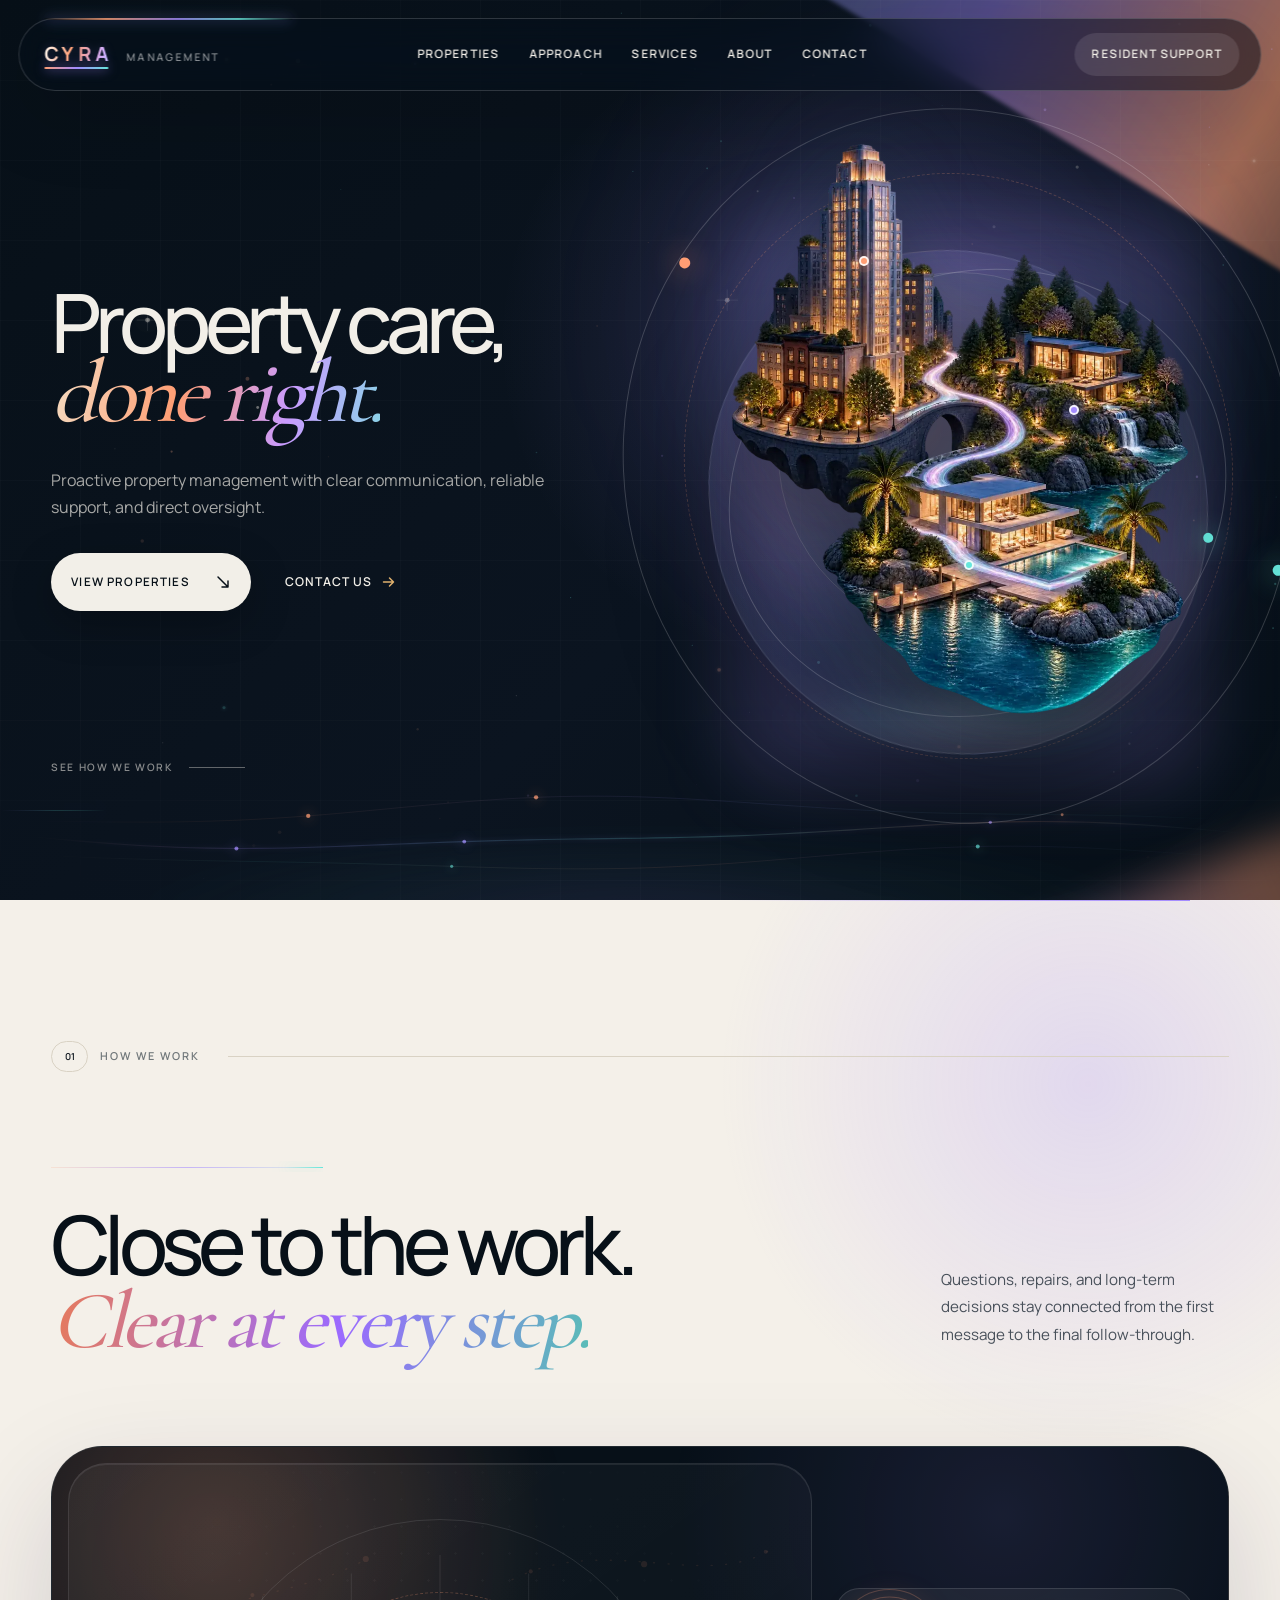
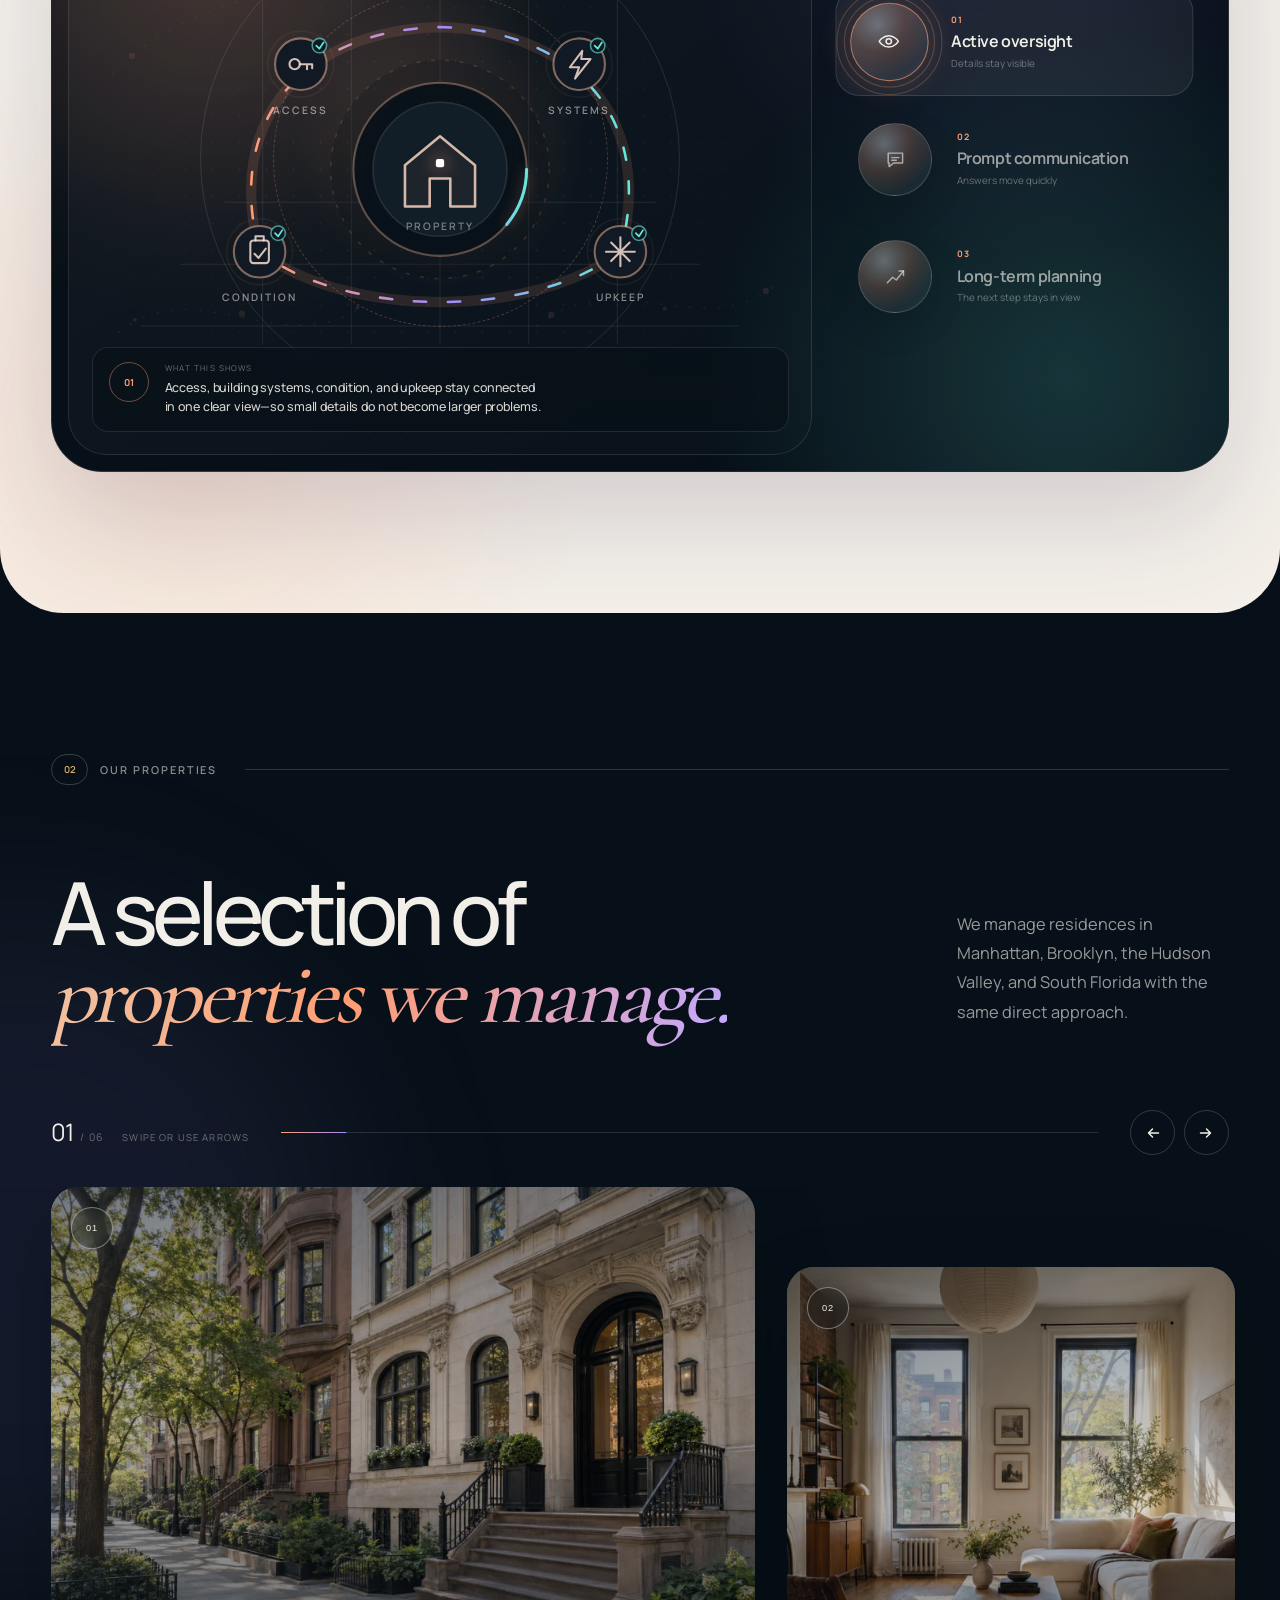
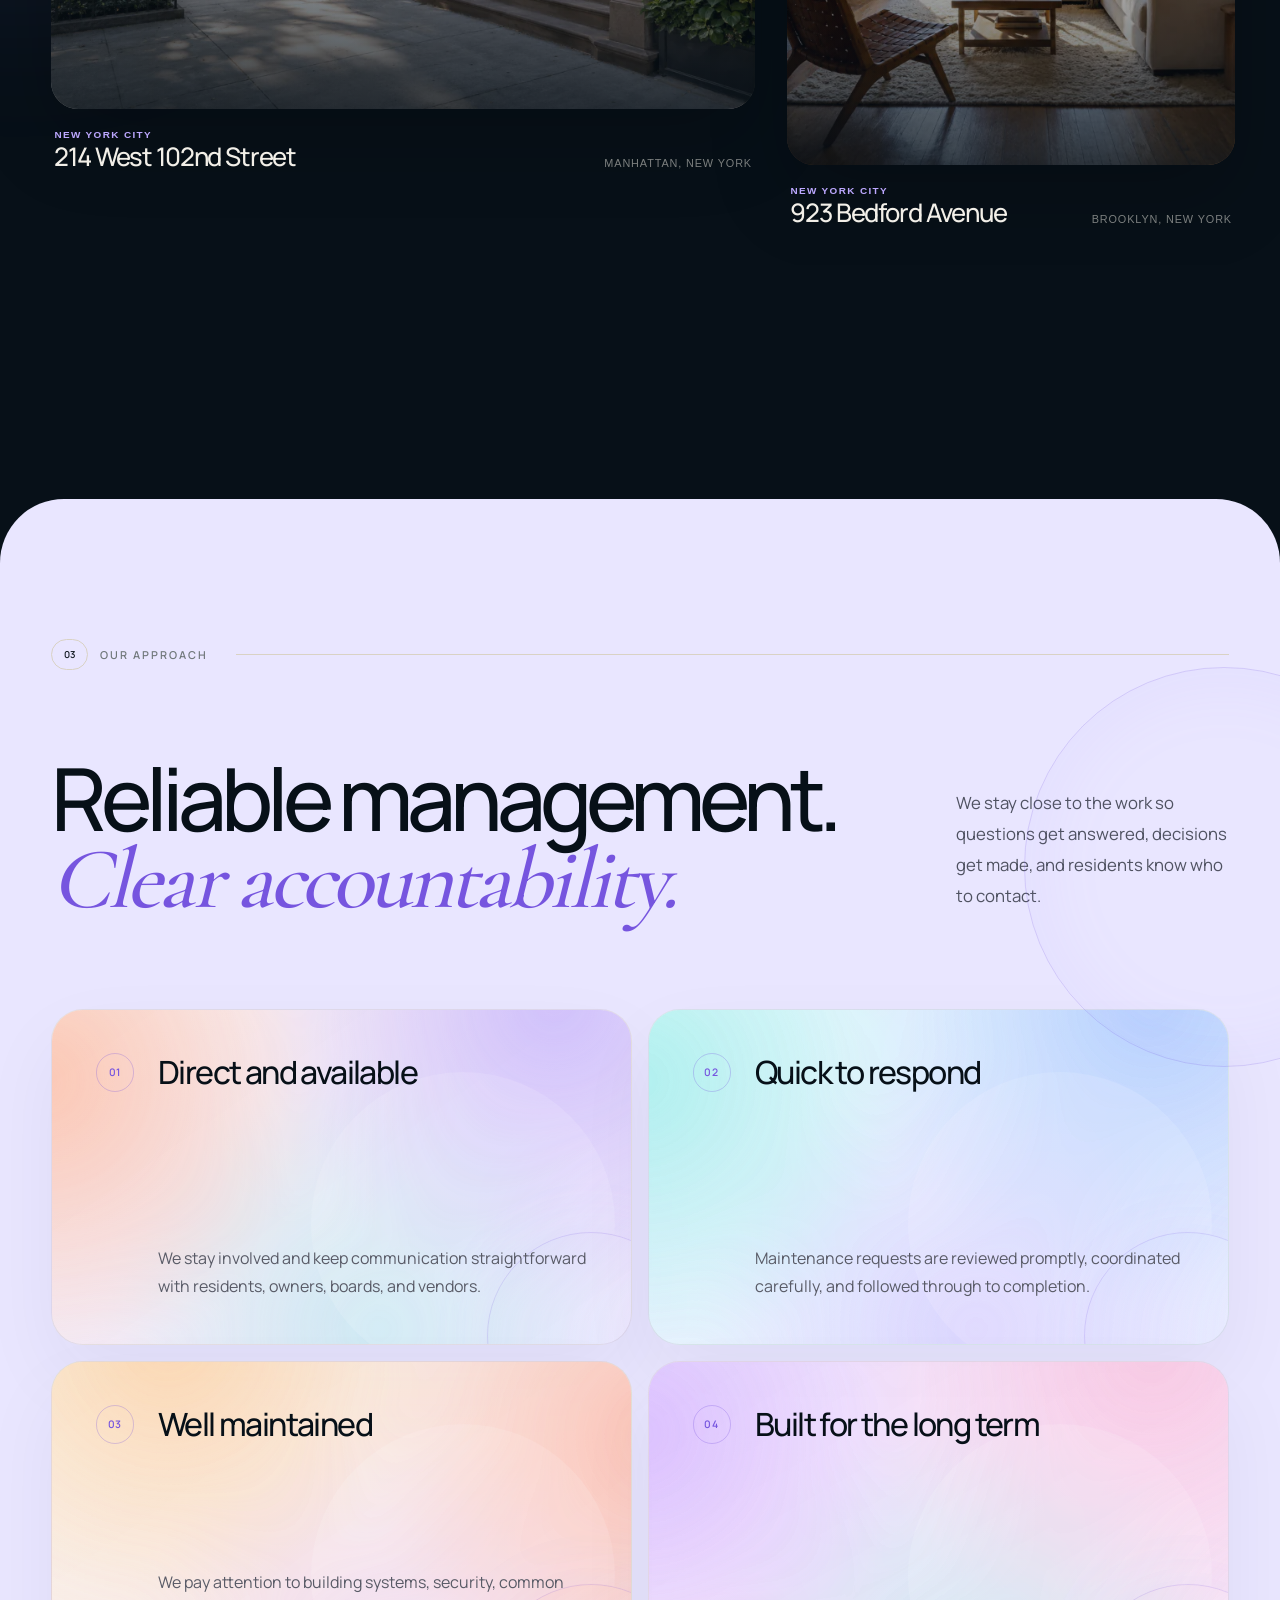
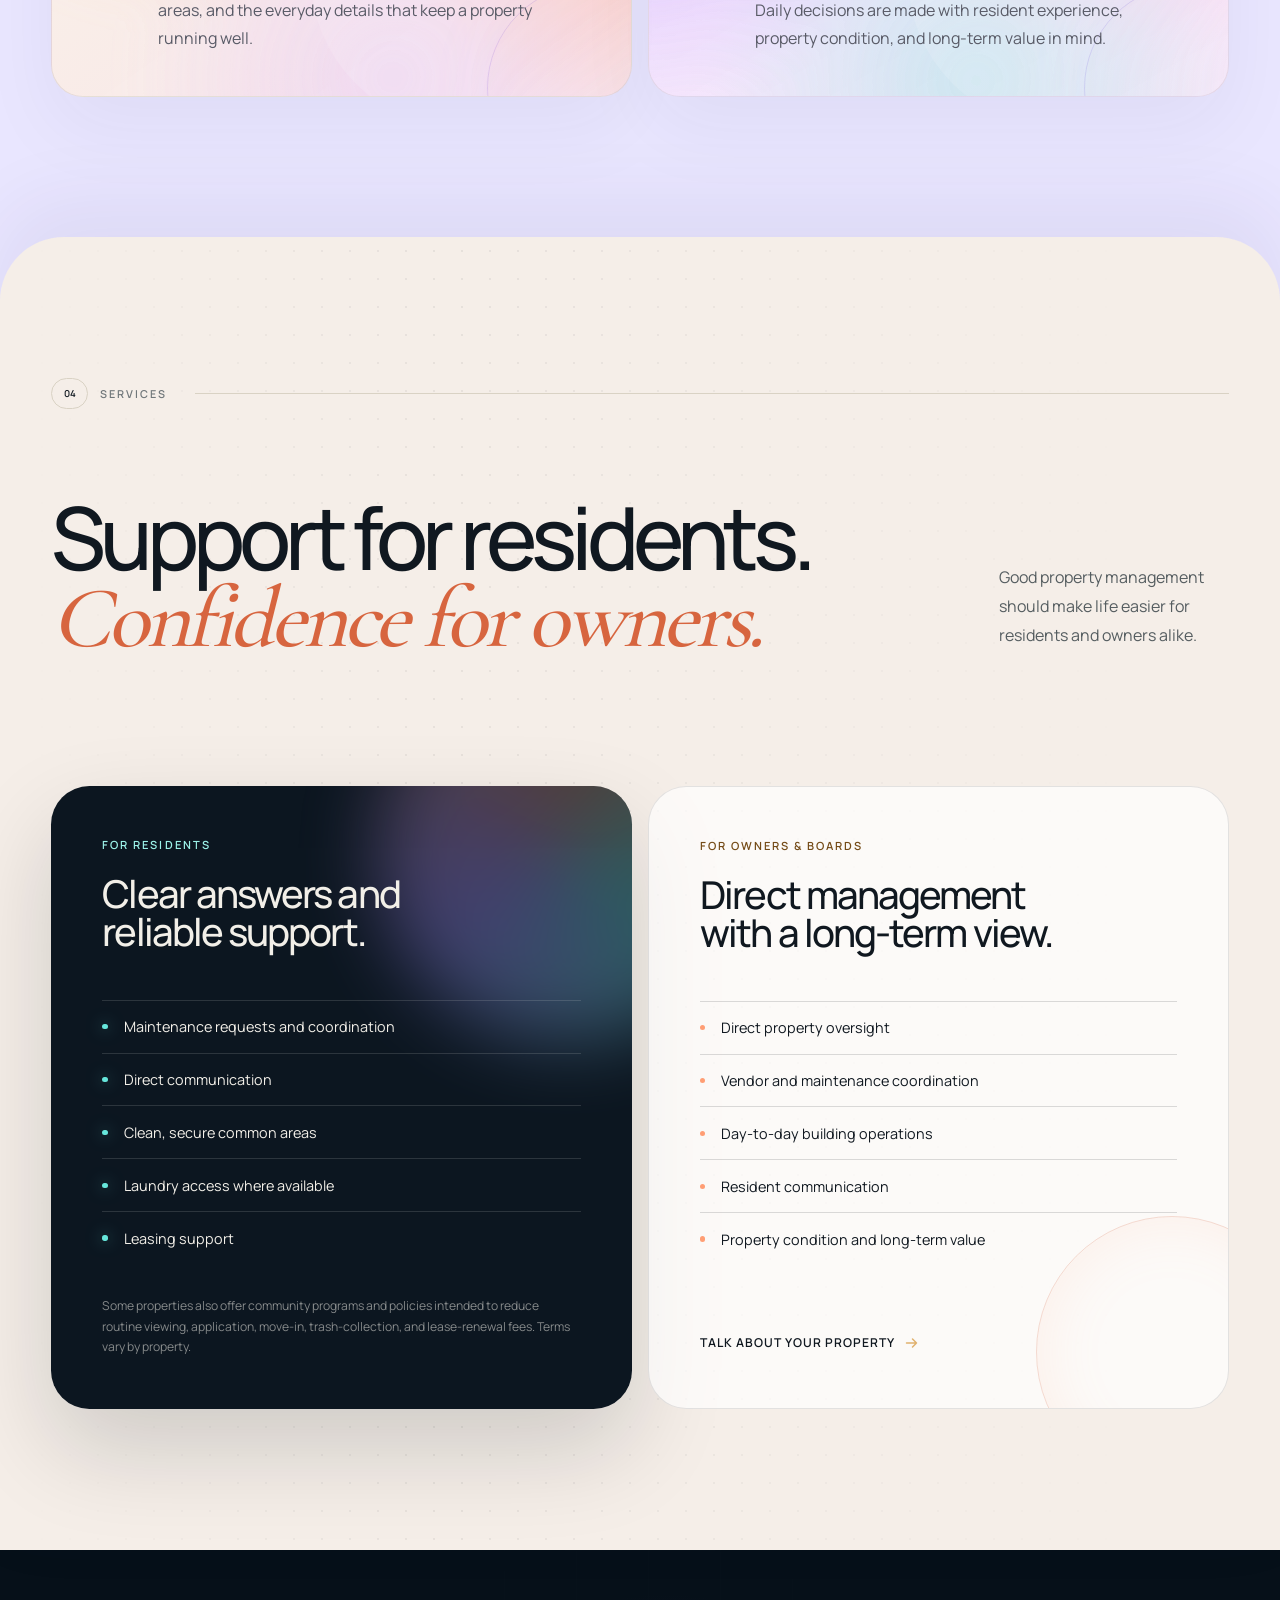
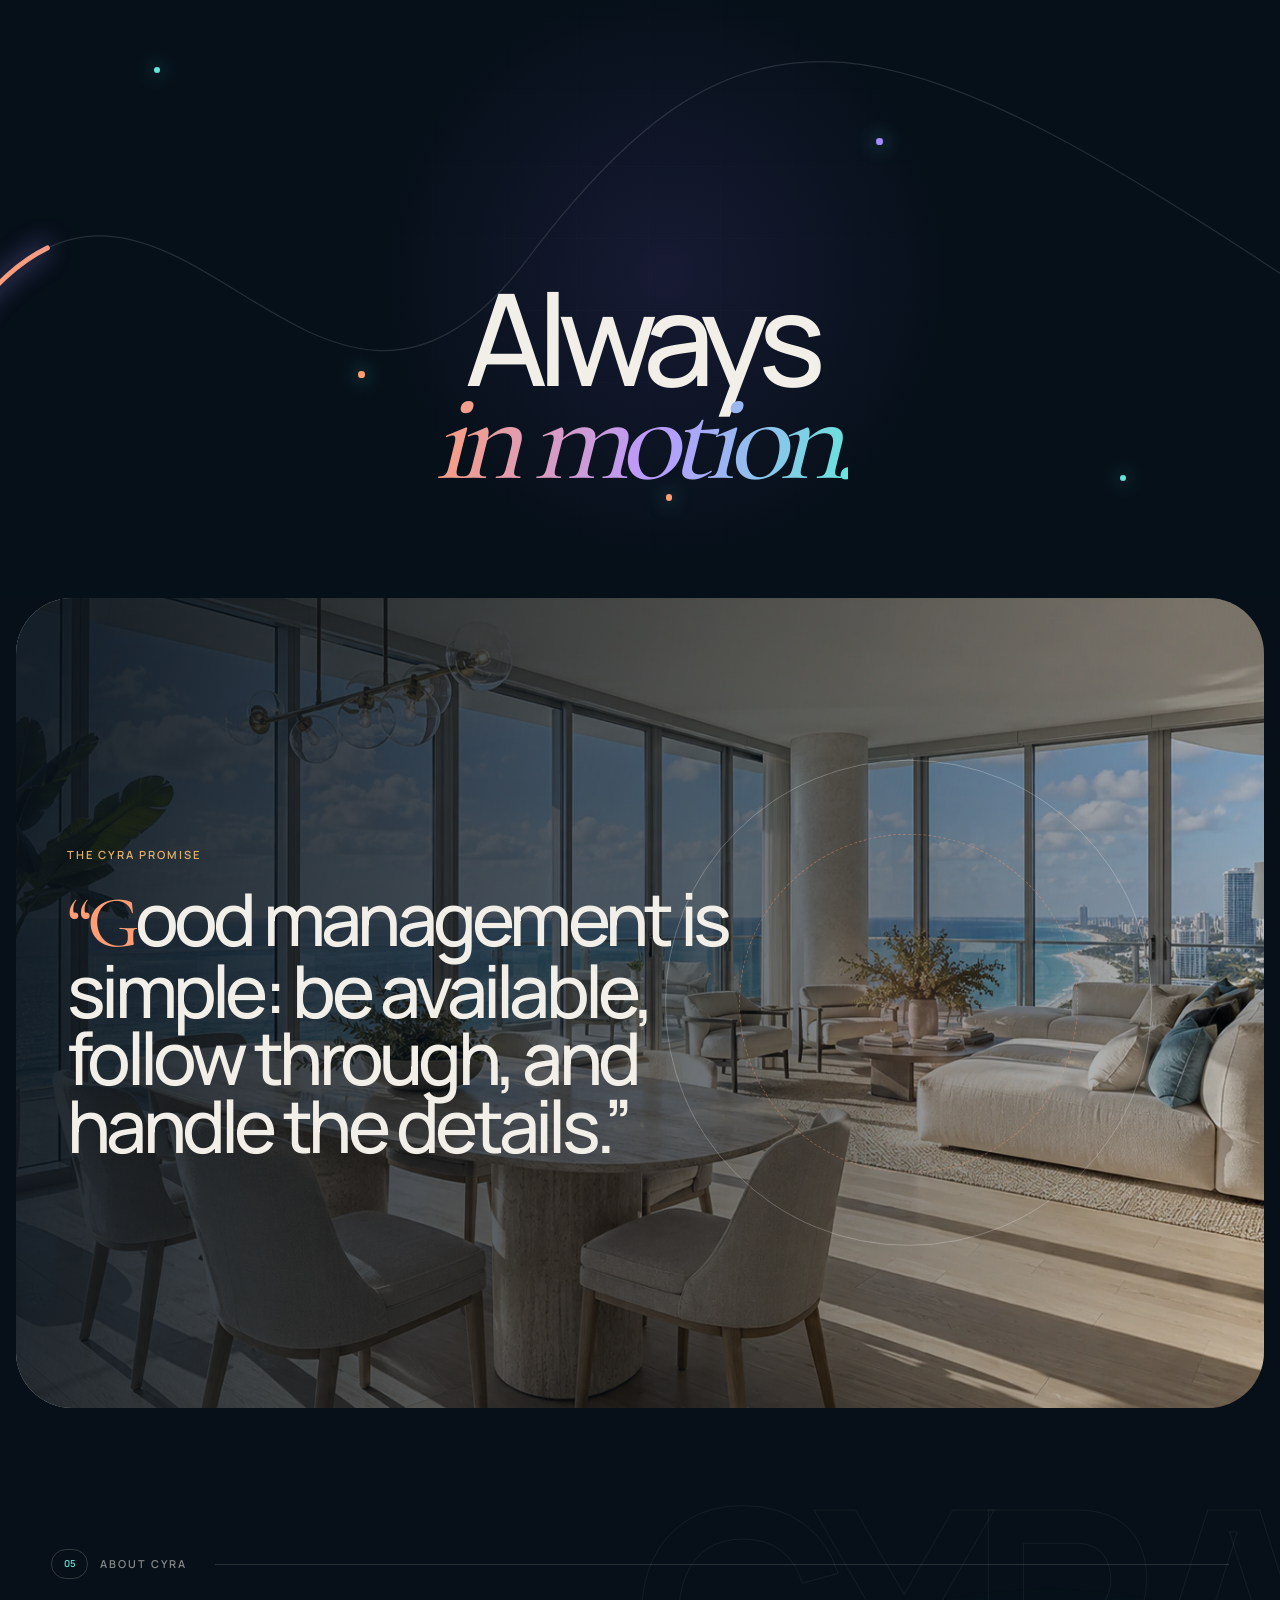
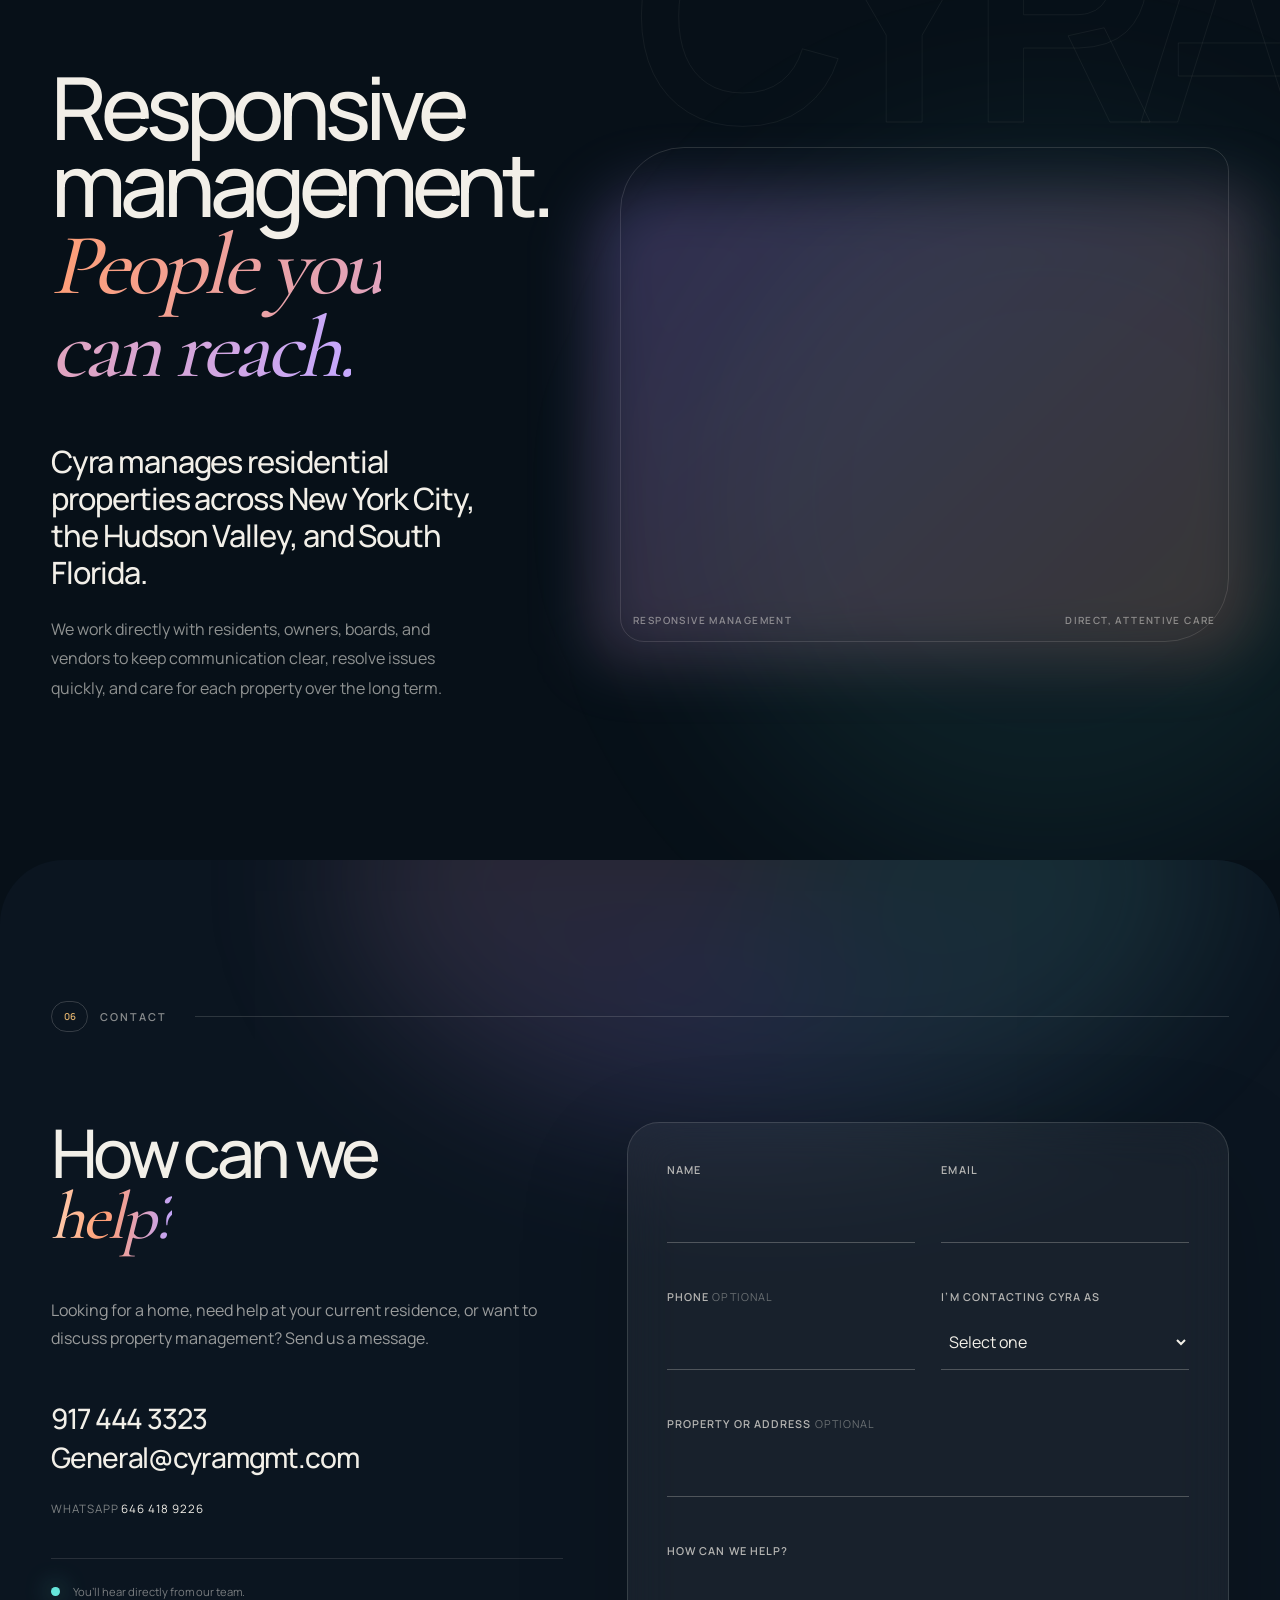
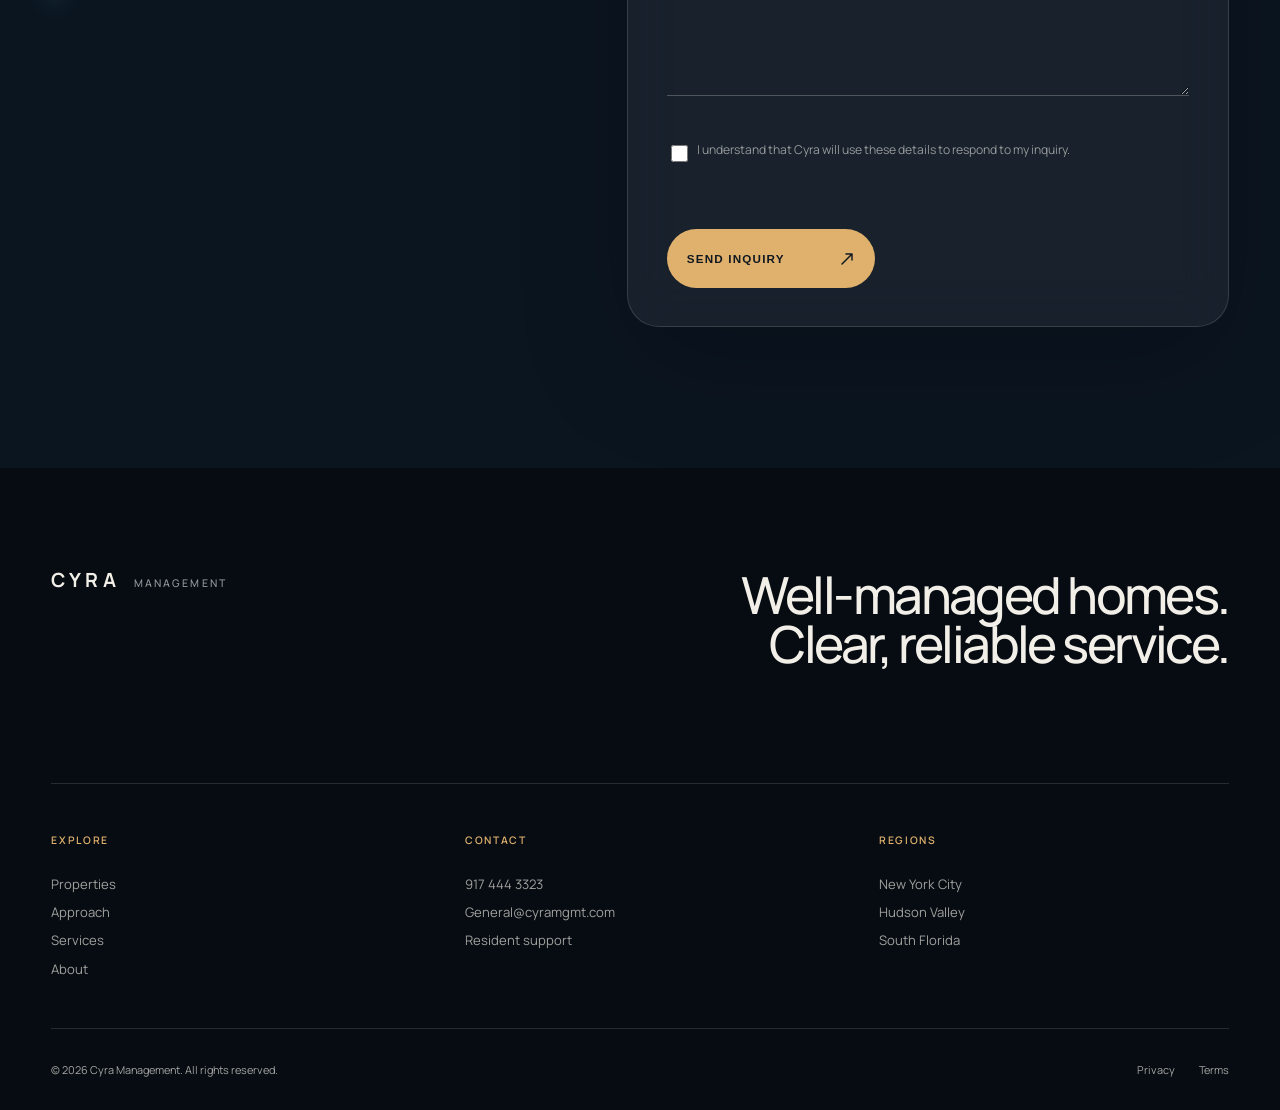
==== index.html @ 9d7f15fd "Add context captions to care visuals" ====
<!DOCTYPE html>
<html lang="en">
  <head>
    <meta charset="utf-8">
    <meta name="viewport" content="width=device-width, initial-scale=1">
    <title>Cyra Real Estate Property Management</title>
    <meta name="description" content="Responsive residential property management across New York City, the Hudson Valley, and South Florida.">
    <meta name="theme-color" content="#101820">
    <meta name="color-scheme" content="dark light">
    <meta name="robots" content="index, follow">
    <link rel="canonical" href="https://cyramgmt.com/">
    <meta property="og:type" content="website">
    <meta property="og:site_name" content="Cyra Management">
    <meta property="og:title" content="Cyra Real Estate Property Management">
    <meta property="og:description" content="Responsive residential property management across New York City, the Hudson Valley, and South Florida.">
    <meta property="og:url" content="https://cyramgmt.com/">
    <meta property="og:image" content="https://cyramgmt.com/og.png">
    <meta property="og:image:secure_url" content="https://cyramgmt.com/og.png">
    <meta property="og:image:type" content="image/png">
    <meta property="og:image:width" content="1200">
    <meta property="og:image:height" content="630">
    <meta property="og:image:alt" content="CYRA in colorful particles with the words Real Estate Property Management">
    <meta name="twitter:card" content="summary_large_image">
    <meta name="twitter:title" content="Cyra Real Estate Property Management">
    <meta name="twitter:description" content="Responsive residential property management across New York City, the Hudson Valley, and South Florida.">
    <meta name="twitter:image" content="https://cyramgmt.com/og.png">
    <meta name="twitter:image:alt" content="CYRA in colorful particles with the words Real Estate Property Management">
    <link rel="icon" href="./favicon.svg" type="image/svg+xml">
    <link rel="preload" href="./assets/fonts/cormorant-garamond-latin.woff2" as="font" type="font/woff2" crossorigin>
    <link rel="preload" href="./assets/fonts/manrope-latin.woff2" as="font" type="font/woff2" crossorigin>
    <link rel="preload" href="./assets/images/cyra-property-world-v2-640.webp" as="image" type="image/webp" imagesrcset="./assets/images/cyra-property-world-v2-640.webp 640w, ./assets/images/cyra-property-world-v2-900.webp 900w, ./assets/images/cyra-property-world-v2.webp 1122w" imagesizes="(max-width: 740px) 82vw, 53vw" fetchpriority="high">
    <script>
      (() => {
        try {
          const forceIntro = new URLSearchParams(location.search).has("intro");
          const isHomeEntry = !location.hash || location.hash === "#top";
          const reduceMotion = matchMedia("(prefers-reduced-motion: reduce)").matches;
          const lastIntro = Number(localStorage.getItem("cyra-intro-v8") || 0);
          const introIsFresh = Date.now() - lastIntro < 7 * 24 * 60 * 60 * 1000;
          if (isHomeEntry && !reduceMotion && (forceIntro || !introIsFresh)) {
            document.documentElement.classList.add("intro-pending");
            setTimeout(() => document.documentElement.classList.remove("intro-pending"), 6500);
          }
        } catch (error) {
          document.documentElement.classList.remove("intro-pending");
        }
      })();
    </script>
    <link rel="stylesheet" href="./assets/css/styles.css?v=20261001-16">
  </head>
  <body>
    <div class="site-intro" data-site-intro aria-hidden="true">
      <canvas class="site-intro__canvas" data-intro-canvas></canvas>
      <canvas class="site-intro__stardust" data-intro-stardust></canvas>
      <strong class="site-intro__fallback">CYRA</strong>
      <i class="site-intro__laser-flash"></i>
      <i class="site-intro__blast"></i>
    </div>

    <a class="skip-link" href="#main-content">Skip to content</a>
    <div class="page-progress" aria-hidden="true"><i data-page-progress></i></div>

    <header class="site-header" data-header>
      <a class="wordmark" href="#top" aria-label="Cyra Management home">
        <span class="wordmark__name">CYRA</span>
        <span class="wordmark__descriptor">Management</span>
      </a>

      <nav class="desktop-nav" aria-label="Primary navigation">
        <a href="#residences">Properties</a>
        <a href="#approach">Approach</a>
        <a href="#services">Services</a>
        <a href="#about">About</a>
        <a href="#contact">Contact</a>
      </nav>

      <a class="header-cta" href="#contact" data-resident-support>Resident support</a>
      <button class="menu-toggle" type="button" aria-expanded="false" aria-controls="mobile-menu" aria-label="Open menu">
        <span></span><span></span>
      </button>
    </header>

    <aside class="mobile-menu" id="mobile-menu" aria-label="Mobile navigation" inert>
      <div class="mobile-menu__top">
        <span class="wordmark__name">CYRA</span>
        <button class="mobile-menu__close" type="button" aria-label="Close menu"><span></span><span></span></button>
      </div>
      <nav aria-label="Mobile navigation">
        <a href="#residences"><span>01</span> Properties</a>
        <a href="#approach"><span>02</span> Approach</a>
        <a href="#services"><span>03</span> Services</a>
        <a href="#about"><span>04</span> About</a>
        <a href="#contact"><span>05</span> Contact</a>
      </nav>
      <div class="mobile-menu__footer">
        <a href="#contact" data-resident-support>Resident support <svg class="icon icon--arrow-right" aria-hidden="true" viewBox="0 0 16 16"><path d="M2.5 8h10M8.5 4l4 4-4 4"/></svg></a>
        <p>New York · Hudson Valley · South Florida</p>
      </div>
    </aside>

    <noscript>
      <nav class="noscript-nav" aria-label="Navigation without JavaScript">
        <a href="#residences">Properties</a><a href="#approach">Approach</a><a href="#services">Services</a><a href="#contact">Contact</a>
      </nav>
    </noscript>

    <main id="main-content">
      <section class="hero" id="top" aria-labelledby="hero-title" data-hero>
        <canvas class="hero__stardust" data-hero-stardust aria-hidden="true"></canvas>
        <div class="hero__stardust-glints" data-hero-glints aria-hidden="true"></div>
        <div class="hero__light-field" aria-hidden="true">
          <i class="hero__beam hero__beam--one"></i>
          <i class="hero__beam hero__beam--two"></i>
          <i class="hero__glow"></i>
          <i class="hero__grid"></i>
        </div>

        <div class="hero__copy">
          <h1 id="hero-title"><span>Property care,</span><span class="hero__accent"><em>done right.</em></span></h1>
          <p class="hero__intro">Proactive property management with clear communication, reliable support, and direct oversight.</p>
          <div class="hero__actions">
            <a class="button button--sun" href="#residences">View properties <svg class="icon icon--arrow-down-right" aria-hidden="true" viewBox="0 0 16 16"><path d="M3 3l10 10M7 13h6V7"/></svg></a>
            <a class="text-link" href="#contact">Contact us <svg class="icon icon--arrow-right" aria-hidden="true" viewBox="0 0 16 16"><path d="M2.5 8h10M8.5 4l4 4-4 4"/></svg></a>
          </div>
        </div>

        <div class="hero__stage" data-hero-stage>
          <div class="hero__orbit" aria-hidden="true"><span></span><span></span></div>
          <div class="hero-art" aria-hidden="true">
            <i class="hero-art__halo"></i>
            <i class="hero-art__route"></i>
            <div class="hero-art__scene">
              <img class="hero-art__image" src="./assets/images/cyra-property-world-v2-640.webp" srcset="./assets/images/cyra-property-world-v2-640.webp 640w, ./assets/images/cyra-property-world-v2-900.webp 900w, ./assets/images/cyra-property-world-v2.webp 1122w" sizes="(max-width: 740px) 82vw, 53vw" width="1122" height="1402" alt="" fetchpriority="high" decoding="async">
              <img class="hero-art__glow-image" src="./assets/images/cyra-property-world-v2-640.webp" srcset="./assets/images/cyra-property-world-v2-640.webp 640w, ./assets/images/cyra-property-world-v2-900.webp 900w, ./assets/images/cyra-property-world-v2.webp 1122w" sizes="(max-width: 740px) 82vw, 53vw" width="1122" height="1402" alt="" fetchpriority="low" decoding="async">
              <i class="hero-art__beacon hero-art__beacon--city"></i>
              <i class="hero-art__beacon hero-art__beacon--valley"></i>
              <i class="hero-art__beacon hero-art__beacon--south"></i>
            </div>
            <i class="hero-art__reflection"></i>
          </div>
        </div>

        <div class="hero__flow" aria-hidden="true">
          <canvas data-hero-flow></canvas>
          <i></i>
        </div>

        <a class="scroll-cue" href="#introduction" aria-label="Scroll to how we work">
          <span>See how we work</span><i aria-hidden="true"></i>
        </a>
      </section>

      <section class="brand-intro section" id="introduction" aria-labelledby="standard-title">
        <div class="section-label reveal"><span>01</span><p>How we work</p></div>
        <div class="brand-intro__body brand-intro__body--system">
          <div class="brand-intro__statement reveal">
            <div class="brand-intro__flow" aria-hidden="true"><span></span></div>
            <h2 class="display-heading" id="standard-title">Close to the work.<br><em>Clear at every step.</em></h2>
          </div>
          <p class="brand-intro__copy reveal">Questions, repairs, and long-term decisions stay connected from the first message to the final follow-through.</p>
        </div>
        <div class="work-system reveal" data-work-system data-work-mode="oversight">
          <div class="work-system__visual" aria-hidden="true">
            <div class="work-system__halo"><i></i><i></i></div>
            <svg class="work-system__illustration" viewBox="0 0 720 500">
              <defs>
                <linearGradient id="work-flow-gradient" x1="0" y1="0" x2="1" y2="0">
                  <stop offset="0" stop-color="#ff9e74"/>
                  <stop offset=".5" stop-color="#a48bff"/>
                  <stop offset="1" stop-color="#66e6db"/>
                </linearGradient>
              </defs>
              <g class="work-system__grid">
                <path d="M70 412H650M108 352H612M151 292H569"/>
                <path d="M188 92V430M274 70V430M360 52V430M446 70V430M532 92V430"/>
              </g>
              <g class="work-system__ambient-field">
                <path d="M42 168C126 82 214 100 292 54M430 76C520 30 618 88 682 46M48 418C126 358 208 448 286 392M454 412C530 350 616 430 686 372"/>
                <g class="work-system__ambient-dots">
                  <circle cx="61" cy="150" r="3"/><circle cx="178" cy="91" r="2"/><circle cx="288" cy="56" r="3"/>
                  <circle cx="448" cy="68" r="2"/><circle cx="558" cy="61" r="3"/><circle cx="676" cy="49" r="2"/>
                  <circle cx="64" cy="406" r="2"/><circle cx="168" cy="400" r="3"/><circle cx="280" cy="394" r="2"/>
                  <circle cx="468" cy="401" r="3"/><circle cx="578" cy="395" r="2"/><circle cx="676" cy="378" r="3"/>
                </g>
              </g>
              <g class="work-system__continuum">
                <path class="work-system__continuum-shadow work-system__oversight-return" d="M535 340C450 405 270 405 185 340"/>
                <path class="work-system__continuum-flow work-system__oversight-return" d="M535 340C450 405 270 405 185 340"/>
                <path class="work-system__continuum-shadow" data-work-continuum d="M185 340C150 210 230 125 360 122C490 125 570 210 535 340C535 340 535 340 535 340"/>
                <path class="work-system__continuum-flow" data-work-continuum d="M185 340C150 210 230 125 360 122C490 125 570 210 535 340C535 340 535 340 535 340"/>
              </g>
              <g class="work-system__property">
                <circle class="work-system__property-aura" cx="360" cy="260" r="106"/>
                <circle class="work-system__property-ring" cx="360" cy="260" r="84"/>
                <circle class="work-system__property-sweep" cx="360" cy="260" r="84"/>
                <circle class="work-system__property-disc" cx="360" cy="260" r="65"/>
                <path class="work-system__property-home" d="M326 256L360 228L394 256V296H370V269H350V296H326Z"/>
                <rect class="work-system__property-core" x="356" y="250" width="8" height="8" rx="2"/>
                <text class="work-system__scene-label work-system__property-label" x="360" y="319" text-anchor="middle">PROPERTY</text>
              </g>
              <g class="work-system__mode work-system__mode--oversight">
                <g class="work-system__status work-system__status--access" transform="translate(225 158)">
                  <circle class="work-system__status-pulse" r="32"/>
                  <circle class="work-system__status-disc" r="25"/>
                  <circle class="work-system__status-check" cx="18" cy="-18" r="7"/>
                  <path class="work-system__status-checkmark" d="M15 -18L18 -15L22 -21"/>
                  <circle class="work-system__status-icon" cx="-6" cy="0" r="5"/>
                  <path class="work-system__status-icon" d="M-1 0H11M6 0V5M11 0V4"/>
                  <text class="work-system__scene-label" x="0" y="48" text-anchor="middle">ACCESS</text>
                </g>
                <g class="work-system__status work-system__status--systems" transform="translate(495 158)">
                  <circle class="work-system__status-pulse" r="32"/>
                  <circle class="work-system__status-disc" r="25"/>
                  <circle class="work-system__status-check" cx="18" cy="-18" r="7"/>
                  <path class="work-system__status-checkmark" d="M15 -18L18 -15L22 -21"/>
                  <path class="work-system__status-icon work-system__status-icon--bolt" d="M3 -13L-9 3H0L-4 14L11 -5H2Z"/>
                  <text class="work-system__scene-label" x="0" y="48" text-anchor="middle">SYSTEMS</text>
                </g>
                <g class="work-system__status work-system__status--condition" transform="translate(185 340)">
                  <circle class="work-system__status-pulse" r="32"/>
                  <circle class="work-system__status-disc" r="25"/>
                  <circle class="work-system__status-check" cx="18" cy="-18" r="7"/>
                  <path class="work-system__status-checkmark" d="M15 -18L18 -15L22 -21"/>
                  <rect class="work-system__status-icon" x="-9" y="-11" width="18" height="22" rx="3"/>
                  <path class="work-system__status-icon" d="M-4 -11V-15H4V-11M-5 2L-1 6L6 -3"/>
                  <text class="work-system__scene-label" x="0" y="48" text-anchor="middle">CONDITION</text>
                </g>
                <g class="work-system__status work-system__status--upkeep" transform="translate(535 340)">
                  <circle class="work-system__status-pulse" r="32"/>
                  <circle class="work-system__status-disc" r="25"/>
                  <circle class="work-system__status-check" cx="18" cy="-18" r="7"/>
                  <path class="work-system__status-checkmark" d="M15 -18L18 -15L22 -21"/>
                  <path class="work-system__status-icon" d="M0 -14V14M-14 0H14M-9 -9L9 9M9 -9L-9 9"/>
                  <text class="work-system__scene-label" x="0" y="48" text-anchor="middle">UPKEEP</text>
                </g>
              </g>
              <g class="work-system__mode work-system__mode--communication">
                <g class="work-system__communication-return">
                  <path class="work-system__communication-return-shadow" d="M580 286C560 327 510 327 465 327C410 327 310 327 255 327C210 327 160 327 140 286"/>
                  <path class="work-system__communication-return-flow" d="M580 286C560 327 510 327 465 327C410 327 310 327 255 327C210 327 160 327 140 286"/>
                </g>
                <path class="work-system__communication-arrow work-system__communication-arrow--incoming" d="M207 229L218 236L208 244"/>
                <path class="work-system__communication-arrow work-system__communication-arrow--outgoing" d="M223 319L212 327L223 335"/>
                <g class="work-system__communication-stage work-system__communication-stage--resident">
                  <circle class="work-system__communication-aura" cx="140" cy="280" r="58"/>
                  <circle class="work-system__communication-disc" cx="140" cy="280" r="43"/>
                  <circle class="work-system__communication-head" cx="140" cy="265" r="10"/>
                  <path class="work-system__communication-body" d="M116 307C121 287 129 280 140 280S159 287 164 307"/>
                  <circle class="work-system__request-badge" cx="174" cy="240" r="14"/>
                  <path class="work-system__request-lines" d="M168 237H180M168 243H177"/>
                  <text class="work-system__scene-label" x="140" y="352" text-anchor="middle">RESIDENT</text>
                </g>
                <g class="work-system__conversation">
                  <g class="work-system__message work-system__message--incoming">
                    <rect x="255" y="198" width="210" height="58" rx="16"/>
                    <circle class="work-system__message-port work-system__message-port--incoming" cx="255" cy="227" r="4"/>
                    <circle class="work-system__message-signal" cx="277" cy="227" r="6"/>
                    <text class="work-system__message-kicker" x="296" y="219">INCOMING</text>
                    <text class="work-system__message-title" x="296" y="239">REQUEST RECEIVED</text>
                  </g>
                  <g class="work-system__channel-chip">
                    <rect x="304" y="267" width="112" height="20" rx="10"/>
                    <circle cx="320" cy="277" r="2.5"/>
                    <text x="333" y="280">LIVE CHANNEL</text>
                  </g>
                  <g class="work-system__message work-system__message--outgoing">
                    <rect x="255" y="298" width="210" height="58" rx="16"/>
                    <circle class="work-system__message-port work-system__message-port--outgoing" cx="465" cy="327" r="4"/>
                    <circle class="work-system__message-status" cx="441" cy="327" r="12"/>
                    <path class="work-system__message-check" pathLength="1" d="M435 327L440 332L448 321"/>
                    <text class="work-system__message-kicker" x="277" y="319">OUTGOING</text>
                    <text class="work-system__message-title" x="277" y="339">REPLY SENT</text>
                  </g>
                </g>
                <g class="work-system__communication-stage work-system__communication-stage--cyra">
                  <circle class="work-system__cyra-aura" cx="580" cy="280" r="60"/>
                  <circle class="work-system__cyra-ring" cx="580" cy="280" r="49"/>
                  <circle class="work-system__cyra-sweep" cx="580" cy="280" r="49"/>
                  <circle class="work-system__cyra-disc" cx="580" cy="280" r="41"/>
                  <text class="work-system__cyra-name" x="580" y="276" text-anchor="middle">CYRA</text>
                  <path class="work-system__cyra-reply" d="M562 288H598V307H579L568 315V307H562Z"/>
                  <path class="work-system__cyra-reply-lines" d="M570 296H590M570 302H584"/>
                  <text class="work-system__scene-label" x="580" y="352" text-anchor="middle">DIRECT RESPONSE</text>
                </g>
              </g>
              <g class="work-system__mode work-system__mode--planning">
                <g class="work-system__plan-stage work-system__plan-stage--home">
                  <circle class="work-system__plan-home-aura" cx="150" cy="335" r="63"/>
                  <rect class="work-system__plan-home-panel" x="98" y="286" width="104" height="94" rx="24"/>
                  <path class="work-system__plan-home" d="M121 326L150 303L179 326V355H160V337H140V355H121Z"/>
                  <circle class="work-system__plan-home-status" cx="181" cy="305" r="11"/>
                  <path class="work-system__plan-home-check" pathLength="1" d="M176 305L180 309L187 300"/>
                  <g class="work-system__plan-condition">
                    <circle cx="126" cy="365" r="2.5"/><circle cx="150" cy="365" r="2.5"/><circle cx="174" cy="365" r="2.5"/>
                  </g>
                  <text class="work-system__scene-label" x="150" y="407" text-anchor="middle">CURRENT HOME</text>
                </g>
                <g class="work-system__plan-stage work-system__plan-stage--planboard">
                  <rect class="work-system__plan-board" x="265" y="205" width="196" height="148" rx="24"/>
                  <circle class="work-system__plan-port work-system__plan-port--in" cx="265" cy="316" r="4"/>
                  <circle class="work-system__plan-port work-system__plan-port--out" cx="461" cy="230" r="4"/>
                  <g class="work-system__plan-header">
                    <rect x="286" y="223" width="25" height="23" rx="6"/>
                    <path d="M286 232H311M293 218V227M304 218V227"/>
                    <text x="322" y="238">CARE PLAN</text>
                  </g>
                  <g class="work-system__plan-duration">
                    <rect x="386" y="222" width="55" height="21" rx="10.5"/>
                    <text x="397" y="236">12 MONTHS</text>
                  </g>
                  <g class="work-system__plan-row work-system__plan-row--one">
                    <rect x="286" y="254" width="154" height="23" rx="7"/>
                    <text class="work-system__plan-row-index" x="298" y="269">01</text>
                    <text class="work-system__plan-row-label" x="321" y="269">CONDITION</text>
                    <circle class="work-system__plan-row-status" cx="426" cy="265.5" r="7"/>
                    <path class="work-system__plan-row-check" pathLength="1" d="M422 266L425 269L431 262"/>
                  </g>
                  <g class="work-system__plan-row work-system__plan-row--two">
                    <rect x="286" y="283" width="154" height="23" rx="7"/>
                    <text class="work-system__plan-row-index" x="298" y="298">02</text>
                    <text class="work-system__plan-row-label" x="321" y="298">PRIORITIES</text>
                    <circle class="work-system__plan-row-status" cx="426" cy="294.5" r="7"/>
                    <path class="work-system__plan-row-check" pathLength="1" d="M422 295L425 298L431 291"/>
                  </g>
                  <g class="work-system__plan-row work-system__plan-row--three">
                    <rect x="286" y="312" width="154" height="23" rx="7"/>
                    <text class="work-system__plan-row-index" x="298" y="327">03</text>
                    <text class="work-system__plan-row-label" x="321" y="327">SCHEDULE</text>
                    <circle class="work-system__plan-row-status" cx="426" cy="323.5" r="7"/>
                    <path class="work-system__plan-row-check" pathLength="1" d="M422 324L425 327L431 320"/>
                  </g>
                </g>
                <g class="work-system__plan-stage work-system__plan-stage--outcome">
                  <circle class="work-system__outcome-aura" cx="575" cy="155" r="66"/>
                  <circle class="work-system__outcome-ring" cx="575" cy="155" r="52"/>
                  <circle class="work-system__outcome-sweep" cx="575" cy="155" r="52"/>
                  <path class="work-system__outcome-shield" d="M575 116C589 124 600 124 600 124V150C600 171 589 183 575 190C561 183 550 171 550 150V124S561 124 575 116Z"/>
                  <path class="work-system__outcome-growth" pathLength="1" d="M560 165L570 155L578 161L591 143M583 143H591V151"/>
                  <circle class="work-system__outcome-core" cx="575" cy="155" r="3.5"/>
                  <g class="work-system__outcome-chip">
                    <rect x="540" y="199" width="70" height="18" rx="9"/>
                    <circle cx="551" cy="208" r="2.3"/>
                    <text x="560" y="211">ON TRACK</text>
                  </g>
                  <text class="work-system__scene-label" x="575" y="239" text-anchor="middle">VALUE PROTECTED</text>
                </g>
              </g>
              <g class="work-system__nodes">
                <g class="work-system__node work-system__node--one"><circle r="12"/><circle r="3.5"/></g>
                <g class="work-system__node work-system__node--two"><circle r="12"/><circle r="3.5"/></g>
                <g class="work-system__node work-system__node--three"><circle r="12"/><circle r="3.5"/></g>
                <g class="work-system__node work-system__node--four"><circle r="12"/><circle r="3.5"/></g>
                <g class="work-system__node work-system__node--five"><circle r="12"/><circle r="3.5"/></g>
              </g>
            </svg>
            <div class="work-system__readout">
              <span data-work-index>01</span>
              <p><small>What this shows</small><strong data-work-description>Access, building systems, condition, and upkeep stay connected in one clear view—so small details do not become larger problems.</strong></p>
            </div>
          </div>
          <div class="work-system__controls" role="group" aria-label="Explore how Cyra works">
            <button class="work-system__control is-active" type="button" data-work-button="oversight" data-work-index="01" data-work-title="Active oversight" data-work-description="Access, building systems, condition, and upkeep stay connected in one clear view—so small details do not become larger problems." aria-pressed="true">
              <span class="work-system__orb" aria-hidden="true"><i></i><svg viewBox="0 0 32 32"><path d="M6 16s3.5-6 10-6 10 6 10 6-3.5 6-10 6S6 16 6 16Z"/><circle cx="16" cy="16" r="2.8"/></svg></span>
              <span class="work-system__control-copy"><small>01</small><strong>Active oversight</strong><em>Details stay visible</em></span>
            </button>
            <button class="work-system__control" type="button" data-work-button="communication" data-work-index="02" data-work-title="Prompt communication" data-work-description="Requests move through a direct channel from resident to Cyra, with a clear response and visible follow-through at every step." aria-pressed="false">
              <span class="work-system__orb" aria-hidden="true"><i></i><svg viewBox="0 0 32 32"><path d="M8 9h16v11H14l-5 4v-4H8Z"/><path d="M12 14h8M12 17h5"/></svg></span>
              <span class="work-system__control-copy"><small>02</small><strong>Prompt communication</strong><em>Answers move quickly</em></span>
            </button>
            <button class="work-system__control" type="button" data-work-button="planning" data-work-index="03" data-work-title="Long-term planning" data-work-description="Current conditions become a practical care plan, connecting priorities and schedules to the long-term value of the property." aria-pressed="false">
              <span class="work-system__orb" aria-hidden="true"><i></i><svg viewBox="0 0 32 32"><path d="M7 23 13 17l4 3 8-10"/><path d="M20 10h5v5"/></svg></span>
              <span class="work-system__control-copy"><small>03</small><strong>Long-term planning</strong><em>The next step stays in view</em></span>
            </button>
          </div>
        </div>
      </section>

      <section class="residences section" id="residences" aria-labelledby="residences-title">
        <div class="section-label section-label--dark reveal"><span>02</span><p>Our properties</p></div>
        <div class="section-heading-row reveal">
          <h2 class="display-heading" id="residences-title">A selection of<br><em>properties we manage.</em></h2>
          <p>We manage residences in Manhattan, Brooklyn, the Hudson Valley, and South Florida with the same direct approach.</p>
        </div>
        <div class="residence-controls reveal" role="group" aria-label="Property carousel controls">
          <p><span data-residence-current>01</span> / 06 <small>Swipe or use arrows</small></p>
          <div class="residence-progress" aria-hidden="true"><i data-residence-progress></i></div>
          <div>
            <button type="button" data-residence-prev aria-label="Previous properties"><svg class="icon icon--arrow-left" aria-hidden="true" viewBox="0 0 16 16"><path d="M13.5 8h-10M7.5 4l-4 4 4 4"/></svg></button>
            <button type="button" data-residence-next aria-label="Next properties"><svg class="icon icon--arrow-right" aria-hidden="true" viewBox="0 0 16 16"><path d="M2.5 8h10M8.5 4l4 4-4 4"/></svg></button>
          </div>
        </div>
        <div class="residence-grid" id="residence-grid"></div>
        <noscript>
          <div class="residence-fallback">
            <p>Properties include 214 West 102nd Street, 170 West 74th Street, 923 Bedford Avenue, 400 Whitfield Road, 1830 South Ocean Drive, and 1881 Washington Avenue.</p>
          </div>
        </noscript>
        <p class="inventory-note reveal">These temporary AI-generated images may not depict the exact properties. They do not indicate current availability.</p>
      </section>

      <section class="approach section" id="approach" aria-labelledby="approach-title">
        <div class="section-label reveal"><span>03</span><p>Our approach</p></div>
        <div class="approach__intro reveal">
          <h2 class="display-heading" id="approach-title">Reliable management.<br><em>Clear accountability.</em></h2>
          <p>We stay close to the work so questions get answered, decisions get made, and residents know who to contact.</p>
        </div>
        <ol class="principles">
          <li class="reveal">
            <span>01</span>
            <h3>Direct and available</h3>
            <p>We stay involved and keep communication straightforward with residents, owners, boards, and vendors.</p>
          </li>
          <li class="reveal">
            <span>02</span>
            <h3>Quick to respond</h3>
            <p>Maintenance requests are reviewed promptly, coordinated carefully, and followed through to completion.</p>
          </li>
          <li class="reveal">
            <span>03</span>
            <h3>Well maintained</h3>
            <p>We pay attention to building systems, security, common areas, and the everyday details that keep a property running well.</p>
          </li>
          <li class="reveal">
            <span>04</span>
            <h3>Built for the long term</h3>
            <p>Daily decisions are made with resident experience, property condition, and long-term value in mind.</p>
          </li>
        </ol>
      </section>

      <section class="services section" id="services" aria-labelledby="services-title">
        <div class="section-label reveal"><span>04</span><p>Services</p></div>
        <div class="services__header reveal">
          <h2 class="display-heading" id="services-title">Support for residents.<br><em>Confidence for owners.</em></h2>
          <p>Good property management should make life easier for residents and owners alike.</p>
        </div>
        <div class="service-columns">
          <article class="service-column reveal">
            <p class="eyebrow">For residents</p>
            <h3>Clear answers and reliable support.</h3>
            <ul>
              <li>Maintenance requests and coordination</li>
              <li>Direct communication</li>
              <li>Clean, secure common areas</li>
              <li>Laundry access where available</li>
              <li>Leasing support</li>
            </ul>
            <p class="service-note">Some properties also offer community programs and policies intended to reduce routine viewing, application, move-in, trash-collection, and lease-renewal fees. Terms vary by property.</p>
          </article>
          <article class="service-column service-column--owners reveal">
            <p class="eyebrow">For owners &amp; boards</p>
            <h3>Direct management with a long-term view.</h3>
            <ul>
              <li>Direct property oversight</li>
              <li>Vendor and maintenance coordination</li>
              <li>Day-to-day building operations</li>
              <li>Resident communication</li>
              <li>Property condition and long-term value</li>
            </ul>
            <a class="text-link text-link--ink" href="#contact">Talk about your property <svg class="icon icon--arrow-right" aria-hidden="true" viewBox="0 0 16 16"><path d="M2.5 8h10M8.5 4l4 4-4 4"/></svg></a>
          </article>
        </div>
      </section>

      <section class="signal-break" aria-labelledby="signal-break-title">
        <svg viewBox="0 0 1440 620" preserveAspectRatio="none" aria-hidden="true">
          <defs>
            <linearGradient id="signal-break-gradient-main" x1="0" x2="1">
              <stop offset="0" stop-color="#ff9e74"/>
              <stop offset=".5" stop-color="#a48bff"/>
              <stop offset="1" stop-color="#66e6db"/>
            </linearGradient>
          </defs>
          <path class="signal-break__echo" d="M-40 358 C190 90 350 570 594 295 S1000 58 1480 332"/>
          <path class="signal-break__line" d="M-40 358 C190 90 350 570 594 295 S1000 58 1480 332" pathLength="1"/>
          <path class="signal-break__pulse" d="M-40 358 C190 90 350 570 594 295 S1000 58 1480 332" pathLength="1000"/>
        </svg>
        <div class="signal-break__particles" aria-hidden="true"><i></i><i></i><i></i><i></i><i></i></div>
        <div class="signal-break__copy reveal">
          <h2 id="signal-break-title">Always<br><em>in motion.</em></h2>
        </div>
      </section>

      <section class="promise" aria-label="Our service promise">
        <img src="./assets/images/residence-1830-south-ocean-ai-640.webp" srcset="./assets/images/residence-1830-south-ocean-ai-640.webp 640w, ./assets/images/residence-1830-south-ocean-ai-900.webp 900w, ./assets/images/residence-1830-south-ocean-ai.webp 1448w" sizes="100vw" width="1448" height="1086" alt="AI-generated visualization of a sunlit South Florida residence with panoramic ocean views" loading="lazy" decoding="async">
        <div class="promise__overlay"></div>
        <div class="promise__halo" aria-hidden="true"><i></i><i></i></div>
        <div class="promise__content reveal">
          <p class="eyebrow">The Cyra promise</p>
          <blockquote>“Good management is simple: be available, follow through, and handle the details.”</blockquote>
        </div>
      </section>

      <section class="about section" id="about" aria-labelledby="about-title">
        <div class="about__monogram" aria-hidden="true">CYRA</div>
        <div class="section-label reveal"><span>05</span><p>About Cyra</p></div>
        <div class="about__grid">
          <div class="about__copy reveal">
            <h2 class="display-heading" id="about-title">Responsive management.<br><em>People you can reach.</em></h2>
            <p class="about__lead">Cyra manages residential properties across New York City, the Hudson Valley, and South Florida.</p>
            <p>We work directly with residents, owners, boards, and vendors to keep communication clear, resolve issues quickly, and care for each property over the long term.</p>
          </div>
          <figure class="about__image reveal">
            <img src="./assets/images/about-responsive-management-ai-640.webp" srcset="./assets/images/about-responsive-management-ai-640.webp 640w, ./assets/images/about-responsive-management-ai-960.webp 960w, ./assets/images/about-responsive-management-ai.webp 1448w" sizes="(max-width: 760px) calc(100vw - 2rem), 52vw" width="1448" height="1086" alt="AI-generated editorial scene of a property manager speaking with a resident in a welcoming residential lobby" loading="lazy" decoding="async">
            <figcaption><span>Responsive management</span><span>Direct, attentive care</span></figcaption>
          </figure>
        </div>
      </section>

      <section class="contact section" id="contact" aria-labelledby="contact-title">
        <div class="section-label reveal"><span>06</span><p>Contact</p></div>
        <div class="contact__grid">
          <div class="contact__intro reveal">
            <h2 class="display-heading" id="contact-title">How can we<br><em>help?</em></h2>
            <p>Looking for a home, need help at your current residence, or want to discuss property management? Send us a message.</p>
            <div class="contact-methods">
              <a data-contact-phone href="tel:+19174443323">917&nbsp;444&nbsp;3323</a>
              <a data-contact-email href="mailto:General@cyramgmt.com">General@cyramgmt.com</a>
              <p>WhatsApp <a data-contact-whatsapp href="https://wa.me/16464189226">646 418 9226</a></p>
            </div>
            <div class="contact-pulse"><span aria-hidden="true"></span><p>You’ll hear directly from our team.</p></div>
          </div>

          <div class="contact__form-wrap reveal">
            <noscript><p class="noscript-form-message">JavaScript is required for the inquiry form. Please email <a href="mailto:General@cyramgmt.com">General@cyramgmt.com</a>.</p></noscript>
            <form class="contact-form" id="contact-form" method="post" action="https://formspree.io/f/mjvjordw">
              <input type="hidden" name="_subject" value="New Cyra Management website inquiry">
              <div class="honeypot" aria-hidden="true">
                <label for="company-website">Leave this field empty</label>
                <input id="company-website" name="_gotcha" type="text" tabindex="-1" autocomplete="off">
              </div>
              <div class="form-row form-row--split">
                <div class="field">
                  <label for="name">Name</label>
                  <input id="name" name="name" type="text" autocomplete="name" required aria-describedby="name-error">
                  <span class="field-error" id="name-error" aria-live="polite"></span>
                </div>
                <div class="field">
                  <label for="email">Email</label>
                  <input id="email" name="email" type="email" autocomplete="email" required aria-describedby="email-error">
                  <span class="field-error" id="email-error" aria-live="polite"></span>
                </div>
              </div>
              <div class="form-row form-row--split">
                <div class="field">
                  <label for="phone">Phone <span>Optional</span></label>
                  <input id="phone" name="phone" type="tel" autocomplete="tel" aria-describedby="phone-error">
                  <span class="field-error" id="phone-error" aria-live="polite"></span>
                </div>
                <div class="field">
                  <label for="inquiry-type">I’m contacting Cyra as</label>
                  <select id="inquiry-type" name="inquiry_type" required aria-describedby="inquiry-type-error">
                    <option value="">Select one</option>
                    <option value="prospective-resident">A prospective resident</option>
                    <option value="current-resident">A current resident</option>
                    <option value="owner-board">A property owner or board member</option>
                    <option value="general">General inquiry</option>
                  </select>
                  <span class="field-error" id="inquiry-type-error" aria-live="polite"></span>
                </div>
              </div>
              <div class="field">
                <label for="property">Property or address <span>Optional</span></label>
                <input id="property" name="property" type="text" autocomplete="address-line1" aria-describedby="property-error">
                <span class="field-error" id="property-error" aria-live="polite"></span>
              </div>
              <div class="field">
                <label for="message">How can we help?</label>
                <textarea id="message" name="message" rows="4" required aria-describedby="message-error"></textarea>
                <span class="field-error" id="message-error" aria-live="polite"></span>
              </div>
              <div class="consent">
                <input id="consent" name="consent" type="checkbox" value="acknowledged" required aria-describedby="consent-error">
                <label for="consent">I understand that Cyra will use these details to respond to my inquiry.</label>
                <span class="field-error" id="consent-error" aria-live="polite"></span>
              </div>
              <div class="form-submit-row">
                <button class="button button--sun" type="submit">Send inquiry <svg class="icon icon--arrow-up-right" aria-hidden="true" viewBox="0 0 16 16"><path d="M3 13L13 3M7 3h6v6"/></svg></button>
                <p class="form-status" data-form-status role="status" aria-live="polite"></p>
              </div>
            </form>
          </div>
        </div>
      </section>
    </main>

    <footer class="site-footer">
      <div class="site-footer__brand">
        <a class="wordmark wordmark--footer" href="#top" aria-label="Cyra Management home">
          <span class="wordmark__name">CYRA</span><span class="wordmark__descriptor">Management</span>
        </a>
        <p>Well-managed homes.<br>Clear, reliable service.</p>
      </div>
      <div class="site-footer__links">
        <div><p>Explore</p><a href="#residences">Properties</a><a href="#approach">Approach</a><a href="#services">Services</a><a href="#about">About</a></div>
        <div><p>Contact</p><a data-contact-phone href="tel:+19174443323">917&nbsp;444&nbsp;3323</a><a data-contact-email href="mailto:General@cyramgmt.com">General@cyramgmt.com</a><a href="#contact" data-resident-support>Resident support</a></div>
        <div><p>Regions</p><span>New York City</span><span>Hudson Valley</span><span>South Florida</span></div>
      </div>
      <div class="site-footer__bottom">
        <p>© <span data-year>2026</span> Cyra Management. All rights reserved.</p>
        <div><a href="./privacy.html">Privacy</a><a href="./terms.html">Terms</a></div>
      </div>
    </footer>

    <dialog class="residence-dialog" id="residence-dialog" aria-labelledby="dialog-title">
      <button class="residence-dialog__close" type="button" data-dialog-close aria-label="Close residence details"><span></span><span></span></button>
      <div class="residence-dialog__image-wrap">
        <img data-dialog-image src="./assets/images/residence-400-whitfield-ai-640.webp" width="1448" height="1086" alt="" loading="lazy" decoding="async">
      </div>
      <div class="residence-dialog__content">
        <p class="eyebrow" data-dialog-region></p>
        <h2 id="dialog-title" data-dialog-title>Property details</h2>
        <p class="dialog-location" data-dialog-location></p>
        <div class="dialog-types">
          <p>Residence details</p>
          <ul data-dialog-types></ul>
        </div>
        <p class="dialog-note">Images are temporary AI-generated placeholders. Sizes are provided for reference only and do not reflect current availability.</p>
        <a class="button button--sun" href="#contact" data-dialog-close>Ask about this property <svg class="icon icon--arrow-up-right" aria-hidden="true" viewBox="0 0 16 16"><path d="M3 13L13 3M7 3h6v6"/></svg></a>
      </div>
    </dialog>

    <script type="application/ld+json">
      {
        "@context": "https://schema.org",
        "@type": "Organization",
        "name": "Cyra Management",
        "url": "https://cyramgmt.com/",
        "email": "General@cyramgmt.com",
        "telephone": "+1-917-444-3323",
        "areaServed": ["New York City", "Hudson Valley", "South Florida"],
        "contactPoint": {
          "@type": "ContactPoint",
          "contactType": "customer service",
          "telephone": "+1-917-444-3323",
          "email": "General@cyramgmt.com"
        }
      }
    </script>
    <script src="./assets/js/config.js?v=20260930-2"></script>
    <script src="./assets/js/data.js?v=20260930-1"></script>
    <script src="./assets/js/main.js?v=20261001-16"></script>
  </body>
</html>
---- assets/css/styles.css ----
@font-face {
  font-family: "Cormorant Garamond";
  src: url("../fonts/cormorant-garamond-latin.woff2") format("woff2");
  font-style: normal;
  font-weight: 500 600;
  font-display: swap;
}

@font-face {
  font-family: "Manrope";
  src: url("../fonts/manrope-latin.woff2") format("woff2");
  font-style: normal;
  font-weight: 400 700;
  font-display: swap;
}

:root {
  --ink: #101820;
  --ink-soft: #18232c;
  --ivory: #f2efe8;
  --limestone: #d9d2c4;
  --sun: #c68b3c;
  --sun-light: #e0b16d;
  --slate: #70777a;
  --white: #fff;
  --serif: "Cormorant Garamond", Georgia, serif;
  --sans: "Manrope", Arial, sans-serif;
  --page-pad: clamp(1.25rem, 4vw, 4.75rem);
  --ease: cubic-bezier(.22, 1, .36, 1);
}

*, *::before, *::after { box-sizing: border-box; }

html { scroll-behavior: smooth; }

section[id] { scroll-margin-top: 6rem; }

body {
  margin: 0;
  color: var(--ink);
  background: var(--ivory);
  font-family: var(--sans);
  font-size: 1rem;
  line-height: 1.6;
  -webkit-font-smoothing: antialiased;
  overflow-x: hidden;
}

html.intro-pending { overflow: hidden; }

.site-intro {
  position: fixed;
  z-index: 200;
  inset: 0;
  display: none;
  place-items: center;
  overflow: hidden;
  color: var(--ivory);
  background:
    radial-gradient(circle at 20% 22%,rgba(255,158,116,.12),transparent 28%),
    radial-gradient(circle at 78% 72%,rgba(102,230,219,.1),transparent 31%),
    radial-gradient(circle at 52% 48%,rgba(164,139,255,.12),transparent 36%),
    #050b12;
  clip-path: inset(0);
  isolation: isolate;
  pointer-events: none;
}

.intro-pending .site-intro,
.site-intro.is-exiting { display: grid; }
.site-intro.is-exiting { animation: intro-blast-open 1.05s cubic-bezier(.22,.72,.2,1) forwards; will-change: opacity; }

.site-intro::before {
  content: "";
  position: absolute;
  z-index: 0;
  inset: 0;
  opacity: .2;
  background-image: linear-gradient(rgba(255,255,255,.055) 1px,transparent 1px),linear-gradient(90deg,rgba(255,255,255,.055) 1px,transparent 1px);
  background-size: clamp(2.8rem,6vw,5rem) clamp(2.8rem,6vw,5rem);
  mask-image: radial-gradient(circle at center,#000,transparent 76%);
  pointer-events: none;
}

.site-intro::after {
  content: "";
  position: absolute;
  z-index: 2;
  inset: 0;
  opacity: .24;
  background-image: radial-gradient(circle,rgba(255,255,255,.35) 0 1px,transparent 1.4px);
  background-size: 9px 11px;
  mix-blend-mode: soft-light;
  mask-image: radial-gradient(ellipse at center,#000 0%,transparent 72%);
  pointer-events: none;
}

.site-intro__canvas { position: absolute; z-index: 1; inset: 0; display: block; width: 100%; height: 100%; }
.site-intro__stardust { position: absolute; z-index: 2; inset: 0; display: block; width: 100%; height: 100%; opacity: 0; pointer-events: none; transition: opacity .62s ease-out; -webkit-mask-image: linear-gradient(to bottom,#000 0%,#000 72%,transparent 100%); mask-image: linear-gradient(to bottom,#000 0%,#000 72%,transparent 100%); }
.site-intro.is-blasting .site-intro__stardust { opacity: .72; }
.site-intro.is-slicing .site-intro__canvas { animation: intro-cut-shudder .34s linear both; }
.site-intro__fallback { position: relative; z-index: 1; color: transparent; background: linear-gradient(100deg,#ffad86,#c89bff 52%,#6ce8de); background-clip: text; -webkit-background-clip: text; font-size: clamp(4.5rem,18vw,13rem); font-weight: 700; letter-spacing: -.08em; line-height: .8; opacity: .8; filter: blur(.5px) drop-shadow(0 0 2rem rgba(164,139,255,.25)); transition: opacity .18s ease; }
.site-intro.is-canvas-ready .site-intro__fallback { display: none; }
.site-intro__laser-flash { position: absolute; z-index: 3; top: 50%; right: -10%; left: -10%; height: 2px; background: linear-gradient(90deg,transparent,#ffb38e 18%,#fff 50%,#71f3e7 82%,transparent); box-shadow: 0 0 1rem rgba(255,255,255,.9),0 0 3rem rgba(164,139,255,.85); opacity: 0; transform: scaleX(0); }
.site-intro.is-laser-live .site-intro__laser-flash { animation: intro-laser-flash .68s .18s var(--ease) both; }
.site-intro.is-blasting .site-intro__laser-flash { animation: none; opacity: 0; }
.site-intro.is-blasting .site-intro__fallback { display: none; }
.site-intro__blast { position: absolute; z-index: 4; top: 50%; left: 50%; display: block; width: min(9rem,23vw); aspect-ratio: 1; contain: strict; border-radius: 50%; background: radial-gradient(circle,rgba(255,255,255,.96) 0 4%,rgba(211,181,255,.65) 10%,rgba(102,230,219,.25) 28%,transparent 70%); opacity: 0; transform: translate(-50%,-50%) scale(.06); will-change: transform,opacity; }
.site-intro.is-blasting .site-intro__blast { animation: intro-blast-wave .78s cubic-bezier(.16,.84,.31,1) both; }

.intro-pending .site-header * { animation-play-state: paused !important; }
.intro-pending .site-header { opacity: 0; transform: translate(-50%,-1rem); }
.intro-pending .hero__beam, .intro-pending .hero__orbit, .intro-pending .hero-art, .intro-pending .hero-art::after, .intro-pending .hero-art__scene, .intro-pending .hero-art__glow-image, .intro-pending .hero-art__halo, .intro-pending .hero-art__route, .intro-pending .hero-art__beacon, .intro-pending .hero-art__reflection, .intro-pending .hero__flow > i, .intro-pending .hero__stardust-glints i { animation-play-state: paused !important; }
.intro-revealing .site-header { animation: intro-header-in 1.05s .14s both var(--ease); }
.intro-revealing .hero__stardust, .intro-revealing .hero__stardust-glints { transition: none; }

@keyframes intro-laser-flash { 0% { opacity: 0; transform: scaleX(0); } 45% { opacity: 1; transform: scaleX(1); } 100% { opacity: .14; transform: translateX(22%) scaleX(.48); } }
@keyframes intro-cut-shudder { 0%,100% { transform: translate3d(0,0,0); } 18% { transform: translate3d(-4px,2px,0); } 36% { transform: translate3d(5px,-3px,0); } 54% { transform: translate3d(-3px,-1px,0); } 72% { transform: translate3d(2px,2px,0); } }
@keyframes intro-blast-wave { 0% { opacity: 0; transform: translate(-50%,-50%) scale(.06); } 16% { opacity: .85; } 52% { opacity: .38; } 100% { opacity: 0; transform: translate(-50%,-50%) scale(4.5); } }
@keyframes intro-blast-open { 0% { opacity: 1; } 100% { opacity: 0; } }
@keyframes intro-header-in { from { opacity: 0; transform: translate(-50%,-1rem); } to { opacity: 1; transform: translate(-50%,0); } }

a { color: inherit; text-decoration: none; }

.skip-link {
  position: fixed;
  z-index: 100;
  top: .75rem;
  left: .75rem;
  padding: .7rem 1rem;
  color: var(--ink);
  background: var(--ivory);
  transform: translateY(-160%);
  transition: transform .2s ease;
}

.skip-link:focus { transform: translateY(0); }

.site-header {
  position: absolute;
  z-index: 20;
  top: 0;
  left: 0;
  display: grid;
  grid-template-columns: 1fr auto 1fr;
  align-items: center;
  width: 100%;
  min-height: 6.75rem;
  padding: 0 var(--page-pad);
  color: var(--ivory);
  border-bottom: 1px solid rgba(242, 239, 232, .16);
  transition: min-height .35s var(--ease), color .35s ease, background-color .35s ease, border-color .35s ease;
}

.site-header.is-scrolled {
  position: fixed;
  min-height: 4.7rem;
  color: var(--ivory);
  background: rgba(16, 24, 32, .96);
  border-color: rgba(242, 239, 232, .12);
  backdrop-filter: blur(14px);
}

.wordmark {
  display: inline-flex;
  align-items: baseline;
  gap: .85rem;
  width: fit-content;
}

.wordmark__name {
  font-family: var(--serif);
  font-size: 2rem;
  font-weight: 600;
  letter-spacing: .2em;
  line-height: 1;
}

.wordmark__descriptor {
  font-size: .66rem;
  font-weight: 500;
  letter-spacing: .2em;
  text-transform: uppercase;
}

.desktop-nav { display: flex; gap: clamp(1.4rem, 2.3vw, 2.75rem); }

.desktop-nav a,
.header-cta {
  position: relative;
  font-size: .73rem;
  font-weight: 600;
  letter-spacing: .1em;
  text-transform: uppercase;
}

.desktop-nav a::after {
  content: "";
  position: absolute;
  right: 0;
  bottom: -.55rem;
  left: 0;
  height: 1px;
  background: var(--sun-light);
  transform: scaleX(0);
  transform-origin: right;
  transition: transform .35s var(--ease);
}

.desktop-nav a:hover::after,
.desktop-nav a:focus-visible::after,
.desktop-nav a.is-current::after { transform: scaleX(1); transform-origin: left; }

.desktop-nav a.is-current { color: #fff; }

.header-cta {
  justify-self: end;
  padding: .8rem 1rem;
  border: 1px solid rgba(242, 239, 232, .6);
  transition: color .3s ease, background-color .3s ease;
}

.header-cta:hover,
.header-cta:focus-visible { color: var(--ink); background: var(--ivory); }

.menu-toggle { display: none; }

.hero {
  position: relative;
  display: grid;
  grid-template-columns: minmax(0, 47%) minmax(0, 53%);
  min-height: max(47rem, 100svh);
  color: var(--ivory);
  background: var(--ink);
  overflow: hidden;
}

.hero__copy {
  position: relative;
  z-index: 2;
  display: flex;
  flex-direction: column;
  justify-content: center;
  padding: 10rem var(--page-pad) 6.5rem;
}

.solar-mark {
  position: absolute;
  top: 15%;
  right: -5.1rem;
  width: 10.2rem;
  aspect-ratio: 1;
  border: 1px solid rgba(224, 177, 109, .42);
  border-radius: 50%;
}

.solar-mark::after {
  content: "";
  position: absolute;
  top: 50%;
  left: -2.25rem;
  width: 14.5rem;
  height: 1px;
  background: var(--sun);
}

.solar-mark span {
  position: absolute;
  top: calc(50% - .24rem);
  left: calc(50% - .24rem);
  width: .48rem;
  aspect-ratio: 1;
  background: var(--sun-light);
  border-radius: 50%;
}

.eyebrow {
  margin: 0 0 1.4rem;
  color: var(--sun-light);
  font-size: .7rem;
  font-weight: 600;
  letter-spacing: .18em;
  line-height: 1.4;
  text-transform: uppercase;
}

.hero h1 {
  max-width: 10ch;
  margin: 0;
  font-family: var(--serif);
  font-size: clamp(4.3rem, 7.25vw, 8.8rem);
  font-weight: 500;
  letter-spacing: -.045em;
  line-height: .78;
  animation: hero-in 1.1s .12s both var(--ease);
}

.hero h1 em { color: var(--sun-light); font-weight: 500; }

.hero__intro {
  max-width: 35rem;
  margin: clamp(2.5rem, 4.5vw, 4.5rem) 0 0;
  color: rgba(242, 239, 232, .73);
  font-size: clamp(1rem, 1.25vw, 1.18rem);
  line-height: 1.75;
  animation: hero-in .9s .28s both var(--ease);
}

.hero__actions { display: flex; align-items: center; gap: 2rem; margin-top: 2.2rem; }
.hero__actions { animation: hero-in .9s .38s both var(--ease); }

.button {
  display: inline-flex;
  align-items: center;
  justify-content: space-between;
  gap: 1.6rem;
  min-height: 3.65rem;
  padding: .85rem 1.25rem;
  font-size: .73rem;
  font-weight: 600;
  letter-spacing: .1em;
  text-transform: uppercase;
}

.button--sun { color: var(--ink); background: var(--sun-light); }
.button--sun .icon { transition: transform .3s var(--ease); }
.button--sun:hover .icon--arrow-down-right { transform: translate(3px, 3px); }
.button--sun:hover .icon--arrow-up-right { transform: translate(3px, -3px); }

.text-link {
  display: inline-flex;
  gap: .6rem;
  align-items: center;
  font-size: .76rem;
  font-weight: 600;
  letter-spacing: .08em;
  text-transform: uppercase;
}

.text-link .icon { color: var(--sun-light); transition: transform .3s var(--ease); }
.text-link:hover .icon { transform: translateX(4px); }

.icon { display: block; width: 1rem; height: 1rem; flex: 0 0 auto; overflow: visible; }
.icon path { fill: none; stroke: currentColor; stroke-width: 1.45; stroke-linecap: round; stroke-linejoin: round; vector-effect: non-scaling-stroke; }

.hero__image-wrap { position: relative; min-width: 0; margin: 0; overflow: hidden; }

.hero__image-wrap::after {
  content: "";
  position: absolute;
  inset: 0;
  background: linear-gradient(90deg, rgba(16, 24, 32, .32), transparent 42%), linear-gradient(0deg, rgba(16, 24, 32, .35), transparent 38%);
  pointer-events: none;
}

.hero__image { width: 100%; height: 100%; object-fit: cover; object-position: 55% center; }
.hero__image { animation: none; }

.hero__image-wrap figcaption {
  position: absolute;
  z-index: 2;
  right: var(--page-pad);
  bottom: 2.6rem;
  display: flex;
  gap: 1rem;
  color: rgba(255, 255, 255, .82);
  font-size: .66rem;
  font-weight: 600;
  letter-spacing: .14em;
  text-transform: uppercase;
}

.hero__image-wrap figcaption span + span { padding-left: 1rem; border-left: 1px solid rgba(255,255,255,.45); }

.scroll-cue {
  position: absolute;
  z-index: 3;
  bottom: 2.25rem;
  left: var(--page-pad);
  display: flex;
  gap: 1rem;
  align-items: center;
  color: rgba(242, 239, 232, .55);
  font-size: .64rem;
  font-weight: 600;
  letter-spacing: .16em;
  text-transform: uppercase;
}

.scroll-cue i { width: 3.5rem; height: 1px; background: rgba(242, 239, 232, .38); }

.preview-intro {
  padding: clamp(7rem, 12vw, 12rem) var(--page-pad);
  background: var(--ivory);
}

.preview-intro h2 {
  max-width: 14ch;
  margin: 0;
  font-family: var(--serif);
  font-size: clamp(3.5rem, 7vw, 7rem);
  font-weight: 500;
  letter-spacing: -.04em;
  line-height: .92;
}

.section { padding: clamp(7rem, 12vw, 12rem) var(--page-pad); }

.section-label {
  display: grid;
  grid-template-columns: 3rem 1fr;
  gap: 1rem;
  align-items: center;
  margin-bottom: clamp(4rem, 7vw, 7rem);
  color: var(--slate);
  font-size: .68rem;
  font-weight: 600;
  letter-spacing: .18em;
  text-transform: uppercase;
}

.section-label span {
  display: grid;
  width: 2.15rem;
  aspect-ratio: 1;
  place-items: center;
  color: var(--ink);
  border: 1px solid var(--limestone);
  border-radius: 50%;
  font-size: .6rem;
  letter-spacing: 0;
}

.section-label p { margin: 0; }
.section-label::after { content: ""; height: 1px; margin-left: 1.5rem; background: var(--limestone); }
.section-label--dark { color: rgba(242, 239, 232, .56); }
.section-label--dark span { color: var(--sun-light); border-color: rgba(242, 239, 232, .2); }
.section-label--dark::after { background: rgba(242, 239, 232, .16); }

.display-heading {
  margin: 0;
  font-family: var(--serif);
  font-size: clamp(3.7rem, 7.25vw, 8rem);
  font-weight: 500;
  letter-spacing: -.045em;
  line-height: .88;
}

.display-heading em { color: var(--sun); font-weight: 500; }

.brand-intro { position: relative; min-height: 48rem; }

.brand-intro__body {
  position: relative;
  display: grid;
  grid-template-columns: minmax(7rem, .45fr) minmax(0, 2.2fr) minmax(17rem, .7fr);
  gap: clamp(2rem, 5vw, 6rem);
  align-items: end;
}

.sunline { align-self: start; width: 100%; aspect-ratio: 1; border: 1px solid var(--limestone); border-radius: 50%; }
.sunline { position: relative; max-width: 8.5rem; }
.sunline::after { content: ""; position: absolute; top: 50%; right: -4rem; left: -1.5rem; height: 1px; background: var(--sun); }
.sunline span { position: absolute; z-index: 1; top: calc(50% - .25rem); left: calc(50% - .25rem); width: .5rem; aspect-ratio: 1; border-radius: 50%; background: var(--sun); }

.brand-intro__copy {
  max-width: 31rem;
  margin: 0 0 .35rem;
  color: #555d60;
  font-size: clamp(1rem, 1.3vw, 1.18rem);
  line-height: 1.85;
}

.residences { color: var(--ivory); background: var(--ink); }

.section-heading-row {
  display: grid;
  grid-template-columns: 1.65fr .6fr;
  gap: clamp(3rem, 8vw, 9rem);
  align-items: end;
  margin-bottom: clamp(5rem, 10vw, 10rem);
}

.section-heading-row p {
  max-width: 28rem;
  margin: 0 0 .4rem;
  color: rgba(242, 239, 232, .62);
  font-size: 1.02rem;
  line-height: 1.8;
}

.residence-grid {
  display: grid;
  grid-template-columns: repeat(12, minmax(0, 1fr));
  gap: clamp(5rem, 11vw, 11rem) clamp(1.25rem, 3.5vw, 4rem);
}

.residence-card { min-width: 0; }
.residence-card--1 { grid-column: 1 / span 7; }
.residence-card--2 { grid-column: 9 / span 4; padding-top: 8rem; }
.residence-card--3 { grid-column: 2 / span 4; }
.residence-card--4 { grid-column: 7 / span 6; padding-top: 4rem; }
.residence-card--5 { grid-column: 1 / span 7; }
.residence-card--6 { grid-column: 9 / span 4; padding-top: 9rem; }

.residence-card__button {
  display: block;
  width: 100%;
  padding: 0;
  color: inherit;
  text-align: left;
  background: transparent;
  border: 0;
  cursor: pointer;
}

.residence-card__image-wrap { position: relative; display: block; overflow: hidden; background: var(--ink-soft); }
.residence-card--1 .residence-card__image-wrap,
.residence-card--5 .residence-card__image-wrap { aspect-ratio: 1.42; }
.residence-card--2 .residence-card__image-wrap,
.residence-card--3 .residence-card__image-wrap,
.residence-card--6 .residence-card__image-wrap { aspect-ratio: .82; }
.residence-card--4 .residence-card__image-wrap { aspect-ratio: 1.25; }

.residence-card__image-wrap img { width: 100%; height: 100%; object-fit: cover; transition: transform .8s var(--ease), filter .5s ease; }
.residence-card__button:hover img,
.residence-card__button:focus-visible img { transform: scale(1.04); filter: saturate(.9) brightness(.92); }

.residence-card__arrow {
  position: absolute;
  top: 1rem;
  right: 1rem;
  display: grid;
  width: 3.25rem;
  aspect-ratio: 1;
  place-items: center;
  color: var(--ink);
  background: var(--ivory);
  border-radius: 50%;
  transform: scale(.82);
  opacity: 0;
  transition: opacity .35s ease, transform .35s var(--ease);
}

.residence-card__button:hover .residence-card__arrow,
.residence-card__button:focus-visible .residence-card__arrow { transform: scale(1); opacity: 1; }

.residence-card__meta {
  display: flex;
  justify-content: space-between;
  gap: 1.5rem;
  align-items: end;
  padding: 1.45rem 0 0;
  border-top: 1px solid rgba(242, 239, 232, .18);
}

.residence-card__meta small { display: block; margin-bottom: .25rem; color: var(--sun-light); font-size: .62rem; font-weight: 600; letter-spacing: .14em; text-transform: uppercase; }
.residence-card__meta strong { font-family: var(--serif); font-size: clamp(1.65rem, 2.3vw, 2.4rem); font-weight: 500; line-height: 1; }
.residence-card__location { color: rgba(242, 239, 232, .5); font-size: .68rem; letter-spacing: .08em; text-align: right; text-transform: uppercase; }
.inventory-note { margin: clamp(5rem, 10vw, 9rem) 0 0; color: rgba(242, 239, 232, .44); font-size: .76rem; }
.residence-fallback { max-width: 50rem; color: var(--ivory); }

.approach { background: var(--ivory); }
.approach__intro { display: grid; grid-template-columns: 1.45fr .55fr; gap: clamp(3rem, 9vw, 10rem); align-items: end; margin-bottom: clamp(6rem, 10vw, 10rem); }
.approach__intro p { max-width: 30rem; margin: 0 0 .5rem; color: #555d60; font-size: 1.05rem; line-height: 1.85; }

.principles { margin: 0; padding: 0; list-style: none; border-top: 1px solid var(--limestone); }
.principles li { display: grid; grid-template-columns: 4rem minmax(12rem, .9fr) 1.25fr; gap: 2rem; padding: 2.2rem 0; border-bottom: 1px solid var(--limestone); }
.principles li > span { color: var(--sun); font-size: .65rem; font-weight: 600; letter-spacing: .08em; }
.principles h3 { margin: 0; font-family: var(--serif); font-size: clamp(1.7rem, 2.5vw, 2.6rem); font-weight: 500; line-height: 1; }
.principles p { max-width: 42rem; margin: 0; color: #5f6668; line-height: 1.75; }

.services { background: #ddd7cc; }
.services__header { display: grid; grid-template-columns: 1.55fr .55fr; gap: clamp(3rem, 9vw, 10rem); align-items: end; margin-bottom: clamp(6rem, 10vw, 10rem); }
.services__header > p { max-width: 28rem; margin: 0 0 .5rem; color: #555d60; line-height: 1.8; }

.service-columns { display: grid; grid-template-columns: 1fr 1fr; border-top: 1px solid rgba(16, 24, 32, .22); border-bottom: 1px solid rgba(16, 24, 32, .22); }
.service-column { padding: clamp(3rem, 5vw, 5rem) clamp(2rem, 5vw, 5.5rem) clamp(3rem, 5vw, 5rem) 0; }
.service-column--owners { padding-right: 0; padding-left: clamp(2rem, 5vw, 5.5rem); border-left: 1px solid rgba(16, 24, 32, .22); }
.service-column h3 { max-width: 17ch; margin: 0 0 3rem; font-family: var(--serif); font-size: clamp(2rem, 3.1vw, 3.4rem); font-weight: 500; letter-spacing: -.02em; line-height: 1; }
.services .eyebrow { color: #744b17; }
.service-column ul { margin: 0 0 2rem; padding: 0; list-style: none; }
.service-column li { display: flex; gap: 1rem; align-items: center; padding: .9rem 0; border-top: 1px solid rgba(16, 24, 32, .15); font-size: .9rem; }
.service-column li::before { content: ""; width: .33rem; aspect-ratio: 1; background: var(--sun); border-radius: 50%; }
.service-note { margin: 2rem 0 0; color: #606668; font-size: .76rem; line-height: 1.7; }
.text-link--ink { width: fit-content; margin-top: 2.25rem; }

.promise { position: relative; display: grid; min-height: min(52rem, 88svh); place-items: center; overflow: hidden; }
.promise > img { position: absolute; inset: 0; width: 100%; height: 100%; object-fit: cover; }
.promise__overlay { position: absolute; inset: 0; background: linear-gradient(90deg, rgba(16,24,32,.9), rgba(16,24,32,.5) 70%, rgba(16,24,32,.22)); }
.promise__content { position: relative; z-index: 1; width: min(100%, 77rem); padding: 7rem var(--page-pad); color: var(--ivory); }
.promise blockquote { max-width: 18ch; margin: 0; font-family: var(--serif); font-size: clamp(3.1rem, 6vw, 6.8rem); font-weight: 500; letter-spacing: -.035em; line-height: .92; }

.about { background: var(--ivory); }
.about__grid { display: grid; grid-template-columns: .75fr 1.25fr; gap: clamp(4rem, 10vw, 11rem); align-items: center; }
.about__copy { align-self: start; }
.about__lead { max-width: 34rem; margin: 3.5rem 0 1.5rem; font-family: var(--serif); font-size: clamp(1.6rem, 2.4vw, 2.45rem); line-height: 1.2; }
.about__copy > p:last-child { max-width: 33rem; color: #5d6466; line-height: 1.85; }
.about__image { margin: 0; }
.about__image img { display: block; width: 100%; aspect-ratio: .95; object-fit: cover; }
.about__image figcaption { display: flex; justify-content: space-between; gap: 1rem; padding-top: 1rem; color: var(--slate); font-size: .62rem; font-weight: 600; letter-spacing: .14em; text-transform: uppercase; }

.contact { color: var(--ivory); background: var(--ink); }
.contact .section-label { color: rgba(242,239,232,.55); }
.contact .section-label span { color: var(--sun-light); border-color: rgba(242,239,232,.18); }
.contact .section-label::after { background: rgba(242,239,232,.15); }
.contact__grid { display: grid; grid-template-columns: .8fr 1.2fr; gap: clamp(4rem, 10vw, 12rem); }
.contact__intro { position: sticky; top: 8rem; align-self: start; }
.contact__intro > p { max-width: 32rem; margin: 3rem 0; color: rgba(242,239,232,.62); line-height: 1.8; }
.contact-methods { display: flex; flex-direction: column; align-items: flex-start; gap: .4rem; }
.contact-methods > a { font-family: var(--serif); font-size: clamp(1.55rem, 2.5vw, 2.35rem); line-height: 1.25; }
.contact-methods > a:hover { color: var(--sun-light); }
.contact-methods p { margin: 1.25rem 0 0; color: rgba(242,239,232,.5); font-size: .72rem; letter-spacing: .08em; text-transform: uppercase; }
.contact-methods p a { color: var(--ivory); }

.contact-form { display: grid; gap: 1.65rem; }
.form-row--split { display: grid; grid-template-columns: 1fr 1fr; gap: 1.65rem; }
.field { position: relative; display: flex; flex-direction: column; }
.field label { margin-bottom: .55rem; color: rgba(242,239,232,.72); font-size: .68rem; font-weight: 600; letter-spacing: .1em; text-transform: uppercase; }
.field label span { color: rgba(242,239,232,.38); font-weight: 400; }
.field input,
.field select,
.field textarea {
  width: 100%;
  min-height: 3.5rem;
  padding: .75rem 0;
  color: var(--ivory);
  background: transparent;
  border: 0;
  border-bottom: 1px solid rgba(242,239,232,.25);
  border-radius: 0;
  font: inherit;
  font-size: 1rem;
}
.field textarea { min-height: 7rem; resize: vertical; }
.field select { appearance: auto; color-scheme: dark; }
.field input:focus,
.field select:focus,
.field textarea:focus { outline: 0; border-color: var(--sun-light); box-shadow: 0 1px 0 var(--sun-light); }
.field [aria-invalid="true"] { border-color: #f1a69c; }
.field-error { min-height: 1.15rem; padding-top: .3rem; color: #f1b2aa; font-size: .72rem; }
.consent { display: grid; grid-template-columns: 1.15rem 1fr; gap: .75rem; align-items: start; }
.consent input { width: 1.05rem; height: 1.05rem; margin-top: .28rem; accent-color: var(--sun); }
.consent label { color: rgba(242,239,232,.58); font-size: .76rem; line-height: 1.6; }
.consent .field-error { grid-column: 2; }
.form-submit-row { display: flex; gap: 1.5rem; align-items: center; margin-top: .5rem; }
.form-submit-row .button { min-width: 13rem; border: 0; cursor: pointer; }
.form-submit-row .button:disabled { cursor: wait; opacity: .58; }
.form-status { flex: 1; margin: 0; color: rgba(242,239,232,.65); font-size: .78rem; line-height: 1.5; }
.form-status[data-state="success"] { color: #d1dcb3; }
.form-status[data-state="error"] { color: #f1b2aa; }
.honeypot { position: absolute !important; width: 1px !important; height: 1px !important; overflow: hidden !important; clip: rect(1px,1px,1px,1px) !important; white-space: nowrap !important; }
.noscript-form-message { padding: 1rem; border: 1px solid rgba(242,239,232,.25); }
.noscript-form-message + .contact-form { display: none; }

.site-footer { padding: clamp(5rem, 8vw, 8rem) var(--page-pad) 2rem; color: var(--ivory); background: #0a1117; }
.site-footer__brand { display: flex; justify-content: space-between; gap: 3rem; align-items: start; padding-bottom: clamp(5rem, 9vw, 9rem); }
.site-footer__brand > p { margin: 0; font-family: var(--serif); font-size: clamp(2.2rem, 4vw, 4rem); line-height: .95; text-align: right; }
.wordmark--footer { color: var(--ivory); }
.site-footer__links { display: grid; grid-template-columns: repeat(3, 1fr); gap: 4rem; padding: 3rem 0; border-top: 1px solid rgba(242,239,232,.14); }
.site-footer__links > div { display: flex; flex-direction: column; align-items: flex-start; gap: .45rem; }
.site-footer__links p { margin: 0 0 1.15rem; color: var(--sun-light); font-size: .65rem; font-weight: 600; letter-spacing: .16em; text-transform: uppercase; }
.site-footer__links a,
.site-footer__links span { color: rgba(242,239,232,.65); font-size: .82rem; }
.site-footer__links a:hover { color: var(--ivory); }
.site-footer__bottom { display: flex; justify-content: space-between; gap: 2rem; padding-top: 2rem; border-top: 1px solid rgba(242,239,232,.14); color: rgba(242,239,232,.68); font-size: .68rem; }
.site-footer__bottom p { margin: 0; }
.site-footer__bottom div { display: flex; gap: 1.5rem; }

.mobile-menu {
  position: fixed;
  z-index: 50;
  inset: 0;
  display: flex;
  flex-direction: column;
  padding: 2rem var(--page-pad);
  color: var(--ivory);
  background: var(--ink);
  visibility: hidden;
  transform: translateY(-100%);
  transition: transform .6s var(--ease), visibility .6s;
}
.mobile-menu.is-open { visibility: visible; transform: translateY(0); }
.mobile-menu__top { display: flex; justify-content: space-between; align-items: center; }
.mobile-menu__close { position: relative; width: 3rem; height: 3rem; color: inherit; background: transparent; border: 0; cursor: pointer; }
.mobile-menu__close span { position: absolute; top: 50%; left: .5rem; width: 2rem; height: 1px; background: currentColor; transform: rotate(45deg); }
.mobile-menu__close span + span { transform: rotate(-45deg); }
.mobile-menu nav { display: grid; gap: .3rem; margin: auto 0; }
.mobile-menu nav a { display: flex; gap: 1.5rem; align-items: baseline; padding: .3rem 0; font-family: var(--serif); font-size: clamp(3.5rem, 11vw, 6rem); line-height: .95; }
.mobile-menu nav a span { color: var(--sun-light); font-family: var(--sans); font-size: .58rem; letter-spacing: .12em; }
.mobile-menu__footer { display: flex; justify-content: space-between; gap: 2rem; align-items: end; padding-top: 1.5rem; border-top: 1px solid rgba(242,239,232,.18); }
.mobile-menu__footer a { color: var(--sun-light); font-size: .73rem; font-weight: 600; letter-spacing: .1em; text-transform: uppercase; }
.mobile-menu__footer p { margin: 0; color: rgba(242,239,232,.45); font-size: .6rem; letter-spacing: .12em; text-align: right; text-transform: uppercase; }
.nav-open, .modal-open { overflow: hidden; }
.noscript-nav { position: absolute; z-index: 30; top: 5.5rem; left: 0; display: flex; width: 100%; gap: 1rem; padding: .75rem var(--page-pad); color: var(--ivory); background: var(--ink); font-size: .7rem; }

.residence-dialog {
  width: min(92vw, 78rem);
  max-width: none;
  max-height: 92svh;
  padding: 0;
  color: var(--ivory);
  background: var(--ink);
  border: 0;
  overflow: auto;
}
.residence-dialog::backdrop { background: rgba(5, 9, 12, .82); backdrop-filter: blur(6px); }
.residence-dialog[open] { display: grid; grid-template-columns: 1.15fr .85fr; }
.residence-dialog__close { position: absolute; z-index: 2; top: 1rem; right: 1rem; width: 3.4rem; aspect-ratio: 1; color: var(--ink); background: var(--ivory); border: 0; border-radius: 50%; cursor: pointer; }
.residence-dialog__close span { position: absolute; top: 50%; left: .85rem; width: 1.7rem; height: 1px; background: currentColor; transform: rotate(45deg); }
.residence-dialog__close span + span { transform: rotate(-45deg); }
.residence-dialog__image-wrap { min-height: 42rem; }
.residence-dialog__image-wrap img { width: 100%; height: 100%; object-fit: cover; }
.residence-dialog__content { align-self: center; padding: clamp(3rem, 5vw, 5.5rem); }
.residence-dialog__content h2 { margin: 0; font-family: var(--serif); font-size: clamp(3rem, 5vw, 5.8rem); font-weight: 500; letter-spacing: -.04em; line-height: .88; }
.dialog-location { margin: 1rem 0 0; color: rgba(242,239,232,.56); font-size: .74rem; letter-spacing: .1em; text-transform: uppercase; }
.dialog-types { margin: 3rem 0 2rem; padding-top: 1.5rem; border-top: 1px solid rgba(242,239,232,.18); }
.dialog-types > p { color: var(--sun-light); font-size: .65rem; font-weight: 600; letter-spacing: .14em; text-transform: uppercase; }
.dialog-types ul { margin: 0; padding: 0; list-style: none; }
.dialog-types li { display: flex; justify-content: space-between; gap: 2rem; padding: .8rem 0; border-bottom: 1px solid rgba(242,239,232,.12); font-size: .82rem; }
.dialog-types li span:last-child { color: rgba(242,239,232,.5); }
.dialog-note { color: rgba(242,239,232,.47); font-size: .7rem; line-height: 1.6; }
.residence-dialog .button { width: fit-content; margin-top: 1rem; }

.reveal { opacity: 1; transform: none; }
.motion-ready .reveal { opacity: 0; transform: translateY(2rem); transition: opacity .85s var(--ease), transform .85s var(--ease); }
.motion-ready .reveal.is-visible { opacity: 1; transform: translateY(0); }

@keyframes hero-in {
  from { opacity: 0; transform: translateY(2rem); }
  to { opacity: 1; transform: translateY(0); }
}

@keyframes hero-image-in {
  from { opacity: .35; transform: scale(1.04); }
  to { opacity: 1; transform: scale(1); }
}

:focus-visible { outline: 2px solid var(--sun-light); outline-offset: 4px; }

@media (max-width: 1020px) {
  .site-header { grid-template-columns: 1fr auto; }
  .desktop-nav, .header-cta { display: none; }
  .menu-toggle { display: grid; gap: .42rem; padding: .75rem 0 .75rem .75rem; color: inherit; background: none; border: 0; }
  .menu-toggle span { display: block; width: 1.8rem; height: 1px; background: currentColor; }
  .hero { grid-template-columns: 1fr; min-height: 100svh; }
  .hero__image-wrap { position: absolute; inset: 0; }
  .hero__image-wrap::after { background: linear-gradient(90deg, rgba(16, 24, 32, .94) 0%, rgba(16, 24, 32, .72) 60%, rgba(16, 24, 32, .35) 100%), linear-gradient(0deg, rgba(16,24,32,.65), transparent 40%); }
  .hero__copy { min-height: 100svh; padding-right: 16vw; }
  .hero__image-wrap figcaption { display: none; }
  .solar-mark { right: 5%; opacity: .7; }
  .brand-intro__body { grid-template-columns: 6rem 1fr; }
  .brand-intro__copy { grid-column: 2; }
  .section-heading-row,
  .approach__intro,
  .services__header { grid-template-columns: 1fr; gap: 2.5rem; }
  .section-heading-row p,
  .approach__intro p,
  .services__header > p { margin-left: auto; }
  .residence-card--1 { grid-column: 1 / span 8; }
  .residence-card--2 { grid-column: 9 / span 4; padding-top: 5rem; }
  .residence-card--3 { grid-column: 1 / span 5; }
  .residence-card--4 { grid-column: 6 / span 7; }
  .residence-card--5 { grid-column: 1 / span 8; }
  .residence-card--6 { grid-column: 9 / span 4; padding-top: 6rem; }
  .principles li { grid-template-columns: 3rem minmax(12rem, .85fr) 1.15fr; }
  .contact__grid { grid-template-columns: 1fr; gap: 6rem; }
  .contact__intro { position: static; }
}

@media (max-width: 620px) {
  .site-header { min-height: 5.5rem; }
  .wordmark__name { font-size: 1.65rem; }
  .wordmark__descriptor { display: none; }
  .hero__copy { justify-content: flex-end; padding: 8rem var(--page-pad) 8rem; }
  .hero h1 { font-size: clamp(3.9rem, 19vw, 5.75rem); }
  .hero__intro { font-size: .98rem; line-height: 1.65; }
  .hero__actions { align-items: flex-start; flex-direction: column; gap: 1.35rem; }
  .button { width: 100%; max-width: 19rem; }
  .solar-mark { top: 17%; right: -2.5rem; width: 8rem; }
  .solar-mark::after { left: -1rem; width: 10rem; }
  .scroll-cue { display: none; }
  .preview-intro h2 { font-size: clamp(3.3rem, 16vw, 4.8rem); }
  .section { padding-top: 6rem; padding-bottom: 6rem; }
  .section-label { grid-template-columns: 2.6rem 1fr; margin-bottom: 3.5rem; }
  .section-label::after { display: none; }
  .brand-intro { min-height: 0; }
  .brand-intro__body { display: block; }
  .sunline { width: 5.8rem; margin: 0 0 3.5rem; }
  .brand-intro__copy { margin: 2.5rem 0 0; }
  .display-heading { font-size: clamp(3.3rem, 16vw, 5rem); }
  .section-heading-row { margin-bottom: 4rem; }
  .section-heading-row p,
  .approach__intro p,
  .services__header > p { margin-left: 0; }
  .residence-grid { display: block; }
  .residence-card { margin-bottom: 4rem; padding: 0; }
  .residence-card--1 .residence-card__image-wrap,
  .residence-card--2 .residence-card__image-wrap,
  .residence-card--3 .residence-card__image-wrap,
  .residence-card--4 .residence-card__image-wrap,
  .residence-card--5 .residence-card__image-wrap,
  .residence-card--6 .residence-card__image-wrap { aspect-ratio: .9; }
  .residence-card__meta { align-items: start; }
  .residence-card__meta strong { font-size: 1.8rem; }
  .residence-card__location { max-width: 8rem; font-size: .58rem; }
  .residence-card__arrow { transform: scale(1); opacity: 1; }
  .inventory-note { margin-top: 1rem; }
  .approach__intro,
  .services__header { margin-bottom: 4.5rem; }
  .principles li { grid-template-columns: 2rem 1fr; gap: 1rem; padding: 1.8rem 0; }
  .principles p { grid-column: 2; }
  .service-columns { grid-template-columns: 1fr; }
  .service-column { padding: 3rem 0; }
  .service-column--owners { border-top: 1px solid rgba(16,24,32,.22); border-left: 0; }
  .promise { min-height: 42rem; }
  .promise > img { object-position: 58% center; }
  .about__grid { grid-template-columns: 1fr; gap: 4.5rem; }
  .about__lead { margin-top: 2.5rem; }
  .about__image { margin-left: 9vw; }
  .about__image img { aspect-ratio: .8; }
  .form-row--split { grid-template-columns: 1fr; gap: 1.65rem; }
  .form-submit-row { align-items: stretch; flex-direction: column; }
  .form-submit-row .button { width: 100%; }
  .site-footer__brand { flex-direction: column; }
  .site-footer__brand > p { text-align: left; }
  .site-footer__links { grid-template-columns: 1fr 1fr; gap: 3rem 1.5rem; }
  .site-footer__links > div:last-child { grid-column: 1 / -1; }
  .site-footer__bottom { align-items: flex-start; flex-direction: column; }
  .mobile-menu__footer p { display: none; }
  .residence-dialog[open] { display: block; }
  .residence-dialog__image-wrap { min-height: 16rem; height: 34svh; }
  .residence-dialog__content { padding: 2.5rem 1.5rem; }
  .residence-dialog__content h2 { font-size: 3.2rem; }
  .residence-dialog .button { width: 100%; }
}

@media (prefers-reduced-motion: reduce) {
  html { scroll-behavior: auto; }
  *, *::before, *::after { scroll-behavior: auto !important; transition-duration: .01ms !important; animation-duration: .01ms !important; animation-iteration-count: 1 !important; }
}

@media (prefers-reduced-motion: reduce) {
  .reveal { opacity: 1; transform: none; }
  .hero h1, .hero__intro, .hero__actions, .hero__image { animation: none; }
}

.legal-page { background: var(--ivory); }
.legal-header {
  display: flex;
  justify-content: space-between;
  align-items: center;
  min-height: 6rem;
  padding: 0 var(--page-pad);
  color: var(--ivory);
  background: var(--ink);
}
.legal-back { display: inline-flex; gap: .55rem; align-items: center; font-size: .7rem; font-weight: 600; letter-spacing: .1em; text-transform: uppercase; }
.legal-main { width: min(100%, 62rem); margin: 0 auto; padding: clamp(6rem, 11vw, 10rem) var(--page-pad); }
.legal-main .eyebrow { margin-bottom: 1.2rem; }
.legal-main .eyebrow { color: #744b17; }
.legal-main h1 { margin: 0 0 1rem; font-family: var(--serif); font-size: clamp(4rem, 9vw, 7.5rem); font-weight: 500; letter-spacing: -.045em; line-height: .9; }
.legal-updated { margin: 0 0 4rem; color: #515a5d; font-size: .76rem; }
.legal-copy { max-width: 48rem; }
.legal-copy h2 { margin: 3rem 0 1rem; font-family: var(--serif); font-size: 2rem; font-weight: 500; }
.legal-copy p { color: #515a5d; line-height: 1.85; }
.legal-copy a { color: #8e5f22; text-decoration: underline; text-underline-offset: .2em; }
.error-page { display: grid; min-height: 100svh; place-items: center; padding: var(--page-pad); color: var(--ivory); background: var(--ink); text-align: center; }
.error-page h1 { margin: 0; font-family: var(--serif); font-size: clamp(5rem, 20vw, 13rem); font-weight: 500; line-height: .8; }
.error-page p { max-width: 32rem; color: rgba(242,239,232,.65); }
.error-page .button { margin-top: 1rem; }

/* V2 — radiant architecture hero */
:root {
  --night: #071018;
  --night-2: #0c1620;
  --peach: #ff9e74;
  --electric: #a48bff;
  --aqua: #66e6db;
}

.site-header {
  top: 1.15rem;
  left: 50%;
  width: min(calc(100% - 2.3rem), 78rem);
  min-height: 4.55rem;
  padding: 0 1.3rem 0 1.55rem;
  border: 1px solid rgba(255,255,255,.16);
  border-radius: 999px;
  background: rgba(7,16,24,.54);
  box-shadow: 0 1.5rem 5rem rgba(0,0,0,.16);
  backdrop-filter: blur(22px) saturate(135%);
  transform: translateX(-50%);
}
.site-header::before { content: ""; position: absolute; top: -1px; left: 2%; width: 20%; height: 2px; border-radius: 999px; background: linear-gradient(90deg,transparent,var(--peach) 25%,var(--electric) 54%,var(--aqua) 78%,transparent); box-shadow: 0 0 .75rem rgba(164,139,255,.7),0 0 1.25rem rgba(102,230,219,.32); opacity: .78; animation: header-current 5.2s ease-in-out infinite; pointer-events: none; }

.site-header.is-scrolled {
  top: .7rem;
  min-height: 4.15rem;
  background: rgba(7,16,24,.82);
  border-color: rgba(255,255,255,.13);
}

.wordmark__name { font-family: var(--sans); font-size: 1.22rem; font-weight: 700; letter-spacing: .23em; }
.site-header .wordmark__name, .mobile-menu__top .wordmark__name { position: relative; display: inline-block; color: transparent; background: linear-gradient(100deg,#fffaf2 0%,#ff9e74 19%,#d4afff 40%,#66e6db 62%,#fffaf2 82%,#ffad88 100%); background-size: 215% 100%; background-clip: text; -webkit-background-clip: text; animation: wordmark-current 4.8s linear infinite; filter: drop-shadow(0 0 .25rem rgba(164,139,255,.22)); }
.site-header .wordmark__name::after, .mobile-menu__top .wordmark__name::after { content: ""; position: absolute; right: .23em; bottom: -.38rem; left: 0; height: 2px; border-radius: 999px; background: linear-gradient(90deg,var(--peach),var(--electric),var(--aqua)); box-shadow: 0 0 .7rem rgba(164,139,255,.72); transform-origin: left center; animation: wordmark-trace 4.8s ease-in-out infinite; }
.wordmark__descriptor { color: rgba(255,255,255,.58); }
.header-cta { padding: .76rem 1.08rem; border: 0; border-radius: 999px; background: rgba(255,255,255,.1); }
.header-cta:hover, .header-cta:focus-visible { background: var(--ivory); }

.hero {
  --pointer-x: 64%;
  --pointer-y: 38%;
  grid-template-columns: minmax(0, 1fr) minmax(26rem, .92fr);
  gap: clamp(2rem, 4vw, 6rem);
  align-items: center;
  min-height: max(50rem, 100svh);
  padding: 9rem var(--page-pad) 7rem;
  background:
    radial-gradient(circle at var(--pointer-x) var(--pointer-y), rgba(164,139,255,.18), transparent 20rem),
    linear-gradient(135deg, #071018 0%, #0b1420 58%, #071018 100%);
  isolation: isolate;
}

.hero__light-field { position: absolute; z-index: -1; inset: 0; overflow: hidden; pointer-events: none; }
.hero__stardust { position: absolute; z-index: 0; top: 0; right: 0; left: 0; display: block; width: 100%; height: 100svh; max-height: 100%; opacity: .72; pointer-events: none; transition: opacity 1.15s ease; -webkit-mask-image: linear-gradient(to bottom,#000 0%,#000 72%,transparent 100%); mask-image: linear-gradient(to bottom,#000 0%,#000 72%,transparent 100%); }
.hero__stardust-glints { position: absolute; z-index: 0; top: 0; right: 0; left: 0; height: 100svh; max-height: 100%; overflow: hidden; opacity: .8; pointer-events: none; -webkit-mask-image: linear-gradient(to bottom,#000 0%,#000 72%,transparent 100%); mask-image: linear-gradient(to bottom,#000 0%,#000 72%,transparent 100%); }
.hero__stardust-glints i { position: absolute; display: block; width: 3px; height: 3px; border-radius: 50%; background: var(--glint-color); box-shadow: 0 0 7px 2px var(--glint-color); opacity: .18; transform: translate(-50%,-50%) scale(.55); animation: star-glint 4s ease-in-out infinite; }
.intro-pending .hero__stardust, .intro-pending .hero__stardust-glints { opacity: 0; }
@keyframes star-glint { 0%,100% { opacity: .16; transform: translate(-50%,-50%) scale(.55); } 50% { opacity: .85; transform: translate(-50%,-50%) scale(1.4); } }
.hero.is-offscreen .hero__stardust-glints i, .hero.is-offscreen .hero__beam, .hero.is-offscreen .hero__orbit, .hero.is-offscreen .hero-art, .hero.is-offscreen .hero-art::after, .hero.is-offscreen .hero-art__scene, .hero.is-offscreen .hero-art__glow-image, .hero.is-offscreen .hero-art__halo, .hero.is-offscreen .hero-art__route, .hero.is-offscreen .hero-art__beacon, .hero.is-offscreen .hero-art__reflection, .hero.is-offscreen .hero__flow > i { animation-play-state: paused !important; }
.hero__beam { position: absolute; display: block; width: 72rem; height: 15rem; filter: blur(2px); opacity: .76; }
.hero__beam--one {
  top: -9rem;
  right: -20rem;
  background: linear-gradient(90deg, transparent, rgba(102,230,219,.24) 16%, rgba(164,139,255,.6) 49%, rgba(255,158,116,.8) 74%, transparent);
  transform: rotate(31deg);
  animation: beam-drift 11s ease-in-out infinite alternate;
}
.hero__beam--two {
  right: -20rem;
  bottom: -10rem;
  width: 58rem;
  height: 10rem;
  background: linear-gradient(90deg, transparent, rgba(164,139,255,.42), rgba(255,158,116,.52), transparent);
  filter: blur(20px);
  transform: rotate(-22deg);
  animation: beam-drift 14s -4s ease-in-out infinite alternate-reverse;
}
.hero__glow { position: absolute; top: 10%; right: 8%; width: 28rem; aspect-ratio: 1; border-radius: 50%; background: rgba(164,139,255,.12); filter: blur(90px); }
.hero__grid {
  position: absolute;
  inset: 0;
  opacity: .26;
  background-image: linear-gradient(rgba(255,255,255,.07) 1px, transparent 1px), linear-gradient(90deg, rgba(255,255,255,.07) 1px, transparent 1px);
  background-size: 5rem 5rem;
  mask-image: linear-gradient(90deg, transparent 3%, #000 40%, #000 95%, transparent), linear-gradient(0deg, transparent, #000 22%, #000 88%, transparent);
}

.hero__copy { position: relative; z-index: 3; padding: 1rem 0 3rem; }
.hero h1 { max-width: none; font-family: var(--sans); font-size: clamp(4.5rem, 6.4vw, 7.7rem); font-weight: 500; letter-spacing: -.075em; line-height: .82; }
.hero h1 > span { display: block; }
.hero h1 > span:first-child { white-space: nowrap; }
.hero h1 .hero__accent { width: max-content; font-family: var(--serif); font-size: 1.09em; font-weight: 500; letter-spacing: -.055em; }
.hero h1 em {
  color: transparent;
  font-weight: 500;
  background: linear-gradient(100deg, #f5d6ba 5%, #ff9e74 39%, #c99bff 72%, #73e8df 110%);
  background-clip: text;
  -webkit-background-clip: text;
}
.hero__intro { max-width: 34rem; margin-top: 2.35rem; color: rgba(242,239,232,.68); font-size: clamp(1rem, 1.15vw, 1.12rem); line-height: 1.7; }
.hero__actions { margin-top: 2rem; }
.hero .button--sun { color: var(--night); background: var(--ivory); border-radius: 999px; box-shadow: 0 .8rem 2.5rem rgba(0,0,0,.25); transition: transform .3s var(--ease), box-shadow .3s ease, background .3s ease; }
.hero .button--sun:hover { background: #fff; box-shadow: 0 1rem 3rem rgba(164,139,255,.24); transform: translateY(-3px); }
.hero .text-link { padding: .7rem .1rem; }

.hero__stage {
  --tilt-x: 0deg;
  --tilt-y: 0deg;
  position: relative;
  z-index: 2;
  width: min(100%, 42rem);
  justify-self: end;
  perspective: 1000px;
  transform: rotateX(var(--tilt-x)) rotateY(var(--tilt-y));
  transition: transform .6s var(--ease);
}
.hero__stage::before { content: ""; position: absolute; z-index: -2; inset: 8% 5% -4% 8%; border-radius: 3rem; background: rgba(164,139,255,.2); filter: blur(36px); }
.hero__orbit { position: absolute; z-index: -1; inset: -11% -12%; border: 1px solid rgba(255,255,255,.18); border-radius: 50%; transform: rotate(-13deg); animation: orbit-breathe 6s ease-in-out infinite alternate; }
.hero__orbit::before { content: ""; position: absolute; inset: 9%; border: 1px dashed rgba(255,158,116,.22); border-radius: inherit; }
.hero__orbit span { position: absolute; width: .68rem; aspect-ratio: 1; border-radius: 50%; background: var(--peach); box-shadow: 0 0 1.7rem rgba(255,158,116,.95); }
.hero__orbit span:first-child { top: 13%; left: 16%; }
.hero__orbit span:last-child { right: 6%; bottom: 25%; background: var(--aqua); box-shadow: 0 0 1.7rem rgba(102,230,219,.95); }
.hero-art { position: relative; width: 96%; margin: 0 auto; aspect-ratio: .88; isolation: isolate; animation: stage-in 1.2s .18s both var(--ease); }
.hero-art::before { content: ""; position: absolute; z-index: -2; inset: 13% 2% 1%; border: 1px solid rgba(255,255,255,.13); border-radius: 47% 53% 48% 52%; background: radial-gradient(circle at 56% 46%,rgba(255,255,255,.1),transparent 38%),linear-gradient(145deg,rgba(164,139,255,.15),rgba(102,230,219,.03) 55%,rgba(255,158,116,.1)); box-shadow: inset 0 0 4rem rgba(255,255,255,.035),0 2.8rem 7rem rgba(0,0,0,.24); backdrop-filter: blur(10px); transform: rotate(-5deg); }
.hero-art::after { content: ""; position: absolute; z-index: -1; inset: 18% 0 8% 9%; border-radius: 50%; background: conic-gradient(from 145deg,rgba(102,230,219,.24),transparent 23%,rgba(255,158,116,.27) 48%,transparent 68%,rgba(164,139,255,.34)); filter: blur(34px); opacity: .72; animation: art-aura 8s ease-in-out infinite alternate; }
.hero-art__halo { position: absolute; z-index: -1; top: 17%; left: 15%; width: 70%; aspect-ratio: 1; border: 1px solid rgba(255,255,255,.15); border-radius: 50%; box-shadow: 0 0 5rem rgba(164,139,255,.11),inset 0 0 4rem rgba(102,230,219,.05); animation: halo-breathe 7s ease-in-out infinite; }
.hero-art__route { position: absolute; z-index: 1; inset: 17% -2% 8% 5%; border: 1px solid rgba(255,255,255,.18); border-radius: 50%; transform: rotate(-18deg); animation: property-route-loop 22s linear infinite; }
.hero-art__route::before, .hero-art__route::after { content: ""; position: absolute; width: .62rem; aspect-ratio: 1; border-radius: 50%; }
.hero-art__route::before { top: 5%; left: 31%; background: var(--peach); box-shadow: 0 0 1.5rem rgba(255,158,116,.95); }
.hero-art__route::after { right: 8%; bottom: 23%; background: var(--aqua); box-shadow: 0 0 1.5rem rgba(102,230,219,.95); }
.hero-art__scene { position: absolute; z-index: 2; top: -7%; left: 4%; width: 92%; transform-origin: 50% 55%; animation: property-world-float 9s ease-in-out infinite; }
.hero-art__image { display: block; width: 100%; height: auto; filter: drop-shadow(0 2.4rem 2.4rem rgba(0,0,0,.36)) drop-shadow(0 0 2.8rem rgba(102,230,219,.09)); transition: filter .6s ease; }
.hero-art__glow-image { position: absolute; inset: 0; width: 100%; height: auto; opacity: .74; filter: saturate(1.65) brightness(1.3) blur(1.4px); mix-blend-mode: screen; -webkit-mask-image: linear-gradient(to bottom,transparent 0%,transparent 40%,#000 48%,transparent 57%,transparent 100%); mask-image: linear-gradient(to bottom,transparent 0%,transparent 40%,#000 48%,transparent 57%,transparent 100%); -webkit-mask-size: 100% 240%; mask-size: 100% 240%; -webkit-mask-position: 0 130%; mask-position: 0 130%; animation: property-light-sweep 6.8s ease-in-out infinite; pointer-events: none; }
.hero__stage:hover .hero-art__image { filter: drop-shadow(0 3rem 3rem rgba(0,0,0,.42)) drop-shadow(0 0 3.5rem rgba(102,230,219,.16)); }
.hero-art__beacon { position: absolute; width: .62rem; aspect-ratio: 1; border: 2px solid rgba(255,255,255,.88); border-radius: 50%; background: var(--peach); box-shadow: 0 0 0 .4rem rgba(255,158,116,.1),0 0 1.2rem rgba(255,158,116,.95); animation: property-beacon 2.8s ease-in-out infinite; }
.hero-art__beacon--city { top: 21%; left: 29%; }
.hero-art__beacon--valley { top: 46%; left: 73%; background: var(--electric); box-shadow: 0 0 0 .4rem rgba(164,139,255,.1),0 0 1.2rem rgba(164,139,255,.95); animation-delay: -.9s; }
.hero-art__beacon--south { top: 72%; left: 51%; background: var(--aqua); box-shadow: 0 0 0 .4rem rgba(102,230,219,.1),0 0 1.2rem rgba(102,230,219,.95); animation-delay: -1.8s; }
.hero-art__reflection { position: absolute; z-index: -1; right: 12%; bottom: 3%; left: 14%; height: 8%; border-radius: 50%; background: radial-gradient(ellipse,rgba(231,211,255,.28),rgba(102,230,219,.1) 35%,transparent 72%); filter: blur(15px); animation: reflection-breathe 7.5s ease-in-out infinite; }
.hero__image-wrap { position: relative; width: 82%; margin: 0 4% 0 auto; aspect-ratio: .82; border: 1px solid rgba(255,255,255,.28); border-radius: 1.8rem; box-shadow: 0 3rem 7rem rgba(0,0,0,.42); transform: rotate(2.5deg); animation: stage-in 1.2s .18s both var(--ease); }
.hero__image-wrap::before { content: ""; position: absolute; z-index: 3; inset: .7rem; border: 1px solid rgba(255,255,255,.2); border-radius: 1.22rem; pointer-events: none; }
.hero__image-wrap::after { background: linear-gradient(0deg, rgba(7,16,24,.72), transparent 45%); }
.hero__image { display: block; width: 100%; height: 100%; object-fit: cover; object-position: 52% center; animation: none; transition: transform 1.4s var(--ease); }
.hero__stage:hover .hero__image { transform: scale(1.035); }
.hero__image-wrap figcaption { right: 1.7rem; bottom: 1.5rem; left: 1.7rem; justify-content: space-between; }


.hero__flow { position: absolute; z-index: 1; right: 0; bottom: 0; left: 0; height: clamp(6rem,10vw,9rem); overflow: hidden; opacity: .82; pointer-events: none; -webkit-mask-image: linear-gradient(90deg,transparent 0%,#000 10%,#000 90%,transparent 100%); mask-image: linear-gradient(90deg,transparent 0%,#000 10%,#000 90%,transparent 100%); }
.hero__flow::before { content: ""; position: absolute; right: 8%; bottom: -80%; left: 8%; height: 135%; border-radius: 50%; background: radial-gradient(ellipse,rgba(164,139,255,.13),rgba(102,230,219,.045) 42%,transparent 72%); filter: blur(18px); }
.hero__flow canvas { position: absolute; inset: 0; display: block; width: 100%; height: 100%; }
.hero__flow > i { position: absolute; top: 30%; left: -8%; width: 13rem; height: 1px; border-radius: 999px; background: linear-gradient(90deg,transparent,var(--peach),var(--electric),var(--aqua),transparent); box-shadow: 0 0 1.3rem rgba(164,139,255,.72); opacity: .5; animation: hero-flow-bloom 9s ease-in-out infinite; }
.scroll-cue { bottom: 7.8rem; }

@keyframes beam-drift { to { transform: translate3d(-5rem, 2rem, 0) rotate(27deg) scale(1.08); } }
@keyframes signal-pulse { 50% { opacity: .6; box-shadow: 0 0 0 .55rem rgba(102,230,219,.05), 0 0 2.2rem rgba(102,230,219,.9); } }
@keyframes orbit-breathe { to { transform: rotate(-6deg) scale(1.04); } }
@keyframes stage-in { from { opacity: 0; transform: translate3d(2rem,3rem,0) rotate(5deg) scale(.94); } to { opacity: 1; transform: rotate(0) scale(1); } }
@keyframes art-aura { to { opacity: .95; transform: translate3d(-1rem,.75rem,0) scale(1.05) rotate(8deg); } }
@keyframes halo-breathe { 50% { opacity: .68; transform: scale(1.045); } }
@keyframes reflection-breathe { 50% { opacity: .62; transform: scaleX(.84) translateY(.35rem); } }
@keyframes property-world-float { 0%,100% { transform: translate3d(0,-.35rem,0) rotate(-.65deg) scale(1); } 50% { transform: translate3d(.4rem,.8rem,0) rotate(.75deg) scale(1.015); } }
@keyframes property-light-sweep { 0%,12% { -webkit-mask-position: 0 135%; mask-position: 0 135%; opacity: 0; } 28% { opacity: .8; } 72% { opacity: .8; } 88%,100% { -webkit-mask-position: 0 -125%; mask-position: 0 -125%; opacity: 0; } }
@keyframes property-route-loop { to { transform: rotate(342deg); } }
@keyframes property-beacon { 50% { opacity: .58; transform: scale(.72); } }
@keyframes header-current { 0%,8% { left: 2%; opacity: .32; transform: scaleX(.55); } 38% { opacity: 1; transform: scaleX(1); } 84%,100% { left: 78%; opacity: .18; transform: scaleX(.58); } }
@keyframes wordmark-current { 0% { background-position: 115% 50%; filter: drop-shadow(0 0 .2rem rgba(255,158,116,.22)); } 42% { filter: drop-shadow(0 0 .7rem rgba(164,139,255,.56)); } 68% { filter: drop-shadow(0 0 .58rem rgba(102,230,219,.46)); } 100% { background-position: -90% 50%; filter: drop-shadow(0 0 .2rem rgba(255,158,116,.2)); } }
@keyframes wordmark-trace { 0%,8% { opacity: .25; transform: translateX(0) scaleX(.12); } 38% { opacity: 1; transform: translateX(0) scaleX(1); } 72% { opacity: .82; transform: translateX(45%) scaleX(.5); } 100% { opacity: 0; transform: translateX(105%) scaleX(.08); } }
@keyframes slow-zoom { to { transform: scale(1.055); } }
@keyframes float-card { 50% { transform: translateY(-.65rem); } }
@keyframes hero-flow-bloom { 0%,100% { left: -10%; opacity: .12; transform: scaleX(.5); } 42% { opacity: .6; transform: scaleX(1.18); } 78% { left: 92%; opacity: .28; transform: scaleX(.7); } }

@media (max-width: 1020px) {
  .site-header { width: calc(100% - 2rem); }
  .hero { grid-template-columns: 1fr 1fr; gap: 1.5rem; min-height: max(47rem, 100svh); padding-top: 8.5rem; }
  .hero__copy { min-height: 0; padding: 0 0 4rem; }
  .hero h1 { font-size: clamp(3.6rem, 7.6vw, 5rem); }
  .hero-art { width: 100%; }
  .hero__image-wrap { position: relative; inset: auto; width: 88%; }
  .hero__image-wrap::after { background: linear-gradient(0deg, rgba(7,16,24,.72), transparent 45%); }
  .hero__image-wrap figcaption { display: flex; }
}

@media (max-width: 740px) {
  .site-header { top: .75rem; width: calc(100% - 1.5rem); min-height: 4.25rem; padding: 0 1rem 0 1.2rem; }
  .site-header.is-scrolled { top: .5rem; min-height: 4rem; }
  .hero { display: flex; flex-direction: column; gap: 1.6rem; min-height: auto; padding: 7.75rem 1rem 6.1rem; }
  .hero__grid { background-size: 3.25rem 3.25rem; opacity: .2; }
  .hero__beam--one { top: -8rem; right: -31rem; height: 12rem; }
  .hero__copy { width: 100%; padding: 0 .2rem; }
  .hero h1 { max-width: none; font-size: clamp(3.05rem, 13.2vw, 4rem); line-height: .82; animation: none; }
  .hero h1 .hero__accent { font-size: 1.02em; }
  .hero__intro { max-width: 31rem; margin-top: 1.6rem; font-size: .96rem; }
  .hero__actions { flex-direction: row; gap: 1.2rem; align-items: center; margin-top: 1.6rem; }
  .hero .button { width: auto; min-height: 3.3rem; padding: .72rem 1rem; font-size: .65rem; }
  .hero .text-link { font-size: .65rem; }
  .hero__stage { width: 100%; margin-top: .3rem; padding-bottom: .4rem; }
  .hero__stage::before { inset: 8% 8% 0; }
  .hero-art { width: min(100%,31rem); margin-inline: auto; aspect-ratio: .94; }
  .hero-art__scene { top: -3%; left: 10%; width: 80%; }
  .hero-art::before { inset: 15% 8% 5%; }
  .hero__orbit { inset: -7% -3%; }
  .hero__image-wrap { width: 83%; margin: 0 auto; aspect-ratio: 1.02; border-radius: 1.3rem; transform: rotate(1.5deg); }
  .hero__image-wrap::before { inset: .48rem; border-radius: .9rem; }
  .hero__image-wrap figcaption { right: 1.1rem; bottom: 1rem; left: 1.1rem; font-size: .48rem; }
  .hero__flow { height: 7rem; opacity: .7; }
  .hero-art__glow-image { display: none; }
  .hero-art::after { animation: none; }
  .hero-art::before { backdrop-filter: none; }
  .hero__beam { animation: none; }
  .site-header { backdrop-filter: blur(10px); }
  .scroll-cue { display: none; }
}

@media (max-width: 410px) {
  .hero { padding-inline: .8rem; }
  .hero h1 { font-size: clamp(2.9rem, 12.9vw, 3.35rem); }
  .hero__actions { align-items: flex-start; flex-direction: column; gap: .45rem; }
  .hero .button { width: 100%; max-width: none; }
  .hero__stage { margin-top: .75rem; }
}

@media (prefers-reduced-motion: reduce) {
  .hero__beam, .hero__orbit, .hero__image, .hero-art, .hero-art::after, .hero-art__scene, .hero-art__glow-image, .hero-art__halo, .hero-art__route, .hero-art__beacon, .hero-art__reflection, .hero__flow > i, .hero__stardust-glints i, .site-header .wordmark__name, .mobile-menu__top .wordmark__name, .site-header::before, .site-header .wordmark__name::after, .mobile-menu__top .wordmark__name::after { animation: none !important; }
  .site-header::before, .site-header .wordmark__name::after, .mobile-menu__top .wordmark__name::after { opacity: 0; }
  .hero__stage { transform: none !important; }
}

/* V2 — complete experience */
body { background: var(--night); }
main { position: relative; overflow: clip; }
.page-progress { position: fixed; z-index: 110; top: 0; right: 0; left: 0; height: 2px; pointer-events: none; }
.page-progress i { display: block; width: 100%; height: 100%; background: linear-gradient(90deg, var(--aqua), var(--electric), var(--peach)); transform: scaleX(0); transform-origin: left; will-change: transform; }

.section { position: relative; padding: clamp(7.5rem, 11vw, 11rem) var(--page-pad); }
.section-label { grid-template-columns: auto auto 1fr; gap: .75rem; margin-bottom: clamp(4rem, 7vw, 6.5rem); }
.section-label span { width: auto; min-width: 2.3rem; padding: .42rem .62rem; aspect-ratio: auto; border-radius: 999px; }
.section-label::after { margin-left: 1rem; }
.display-heading { font-family: var(--sans); font-size: clamp(3.8rem, 6.8vw, 7.7rem); font-weight: 500; letter-spacing: -.07em; line-height: .88; }
.display-heading em { font-family: var(--serif); font-weight: 500; letter-spacing: -.045em; }

.brand-intro {
  min-height: 56rem;
  color: var(--night);
  background:
    radial-gradient(circle at 85% 14%, rgba(164,139,255,.23), transparent 23rem),
    radial-gradient(circle at 15% 86%, rgba(255,158,116,.18), transparent 25rem),
    #f4f0e9;
  border-radius: 0 0 4rem 4rem;
}
.brand-intro::before { content: ""; position: absolute; top: 0; right: 7%; width: 36%; height: 1px; background: linear-gradient(90deg, transparent, var(--electric)); }
.brand-intro__body { grid-template-columns: minmax(7rem,.28fr) minmax(0,1.6fr) minmax(18rem,.48fr); gap: clamp(2.5rem, 5vw, 6rem); align-items: center; }
.brand-intro .display-heading { font-size: clamp(4.3rem, 7.4vw, 8.4rem); }
.brand-intro .display-heading em { color: #875cf4; }
.brand-intro__copy { margin: 0; color: #48505a; }
.sunline { border-color: rgba(7,16,24,.2); animation: orbit-breathe 6s ease-in-out infinite alternate; }
.sunline::after { right: -7rem; left: -2rem; background: linear-gradient(90deg, var(--peach), var(--electric)); }
.sunline span { background: var(--electric); box-shadow: 0 0 1.5rem rgba(164,139,255,.65); }
.care-constellation { --constellation-pad: clamp(2rem,4vw,3.4rem); --constellation-radius: clamp(2.4rem,3.5vw,3.4rem); --constellation-dock: calc(var(--constellation-radius) + .35rem); position: relative; isolation: isolate; min-height: 15rem; margin-top: clamp(5rem,8vw,8rem); padding: var(--constellation-pad); overflow: hidden; border: 1px solid rgba(7,16,24,.1); border-radius: 2.25rem; background: linear-gradient(145deg,rgba(255,255,255,.44),rgba(247,242,255,.3)); box-shadow: 0 2rem 5rem rgba(52,38,89,.07),inset 0 1px rgba(255,255,255,.62); }
.care-constellation::before { content: ""; position: absolute; z-index: -2; inset: -40%; background: radial-gradient(circle at 20% 45%,rgba(255,158,116,.24),transparent 19%),radial-gradient(circle at 50% 30%,rgba(164,139,255,.22),transparent 20%),radial-gradient(circle at 82% 48%,rgba(102,230,219,.21),transparent 18%); filter: blur(24px); opacity: .66; animation: constellation-breathe 8s ease-in-out infinite alternate; }
.brand-intro:not(.is-motion-live) .sunline, .brand-intro:not(.is-motion-live) .care-constellation::before { animation-play-state: paused; }
.care-constellation::after { content: ""; position: absolute; z-index: -1; inset: 0; opacity: .23; background-image: radial-gradient(circle,rgba(86,62,150,.38) 0 1px,transparent 1.3px); background-size: 23px 23px; -webkit-mask-image: linear-gradient(to bottom,#000,transparent 72%); mask-image: linear-gradient(to bottom,#000,transparent 72%); }
.care-constellation__aurora { position: absolute; z-index: 0; top: calc(var(--constellation-pad) + var(--constellation-radius)); right: var(--constellation-pad); left: var(--constellation-pad); height: 2px; pointer-events: none; }
.care-constellation__track { position: absolute; top: 0; height: 2px; border-radius: 999px; box-shadow: 0 0 1.2rem rgba(164,139,255,.2); }
.care-constellation__track--one { right: calc(50% + var(--constellation-dock)); left: calc(15.5% + var(--constellation-dock)); background: linear-gradient(90deg,rgba(255,158,116,.46),rgba(164,139,255,.5)); }
.care-constellation__track--two { right: calc(15.5% + var(--constellation-dock)); left: calc(50% + var(--constellation-dock)); background: linear-gradient(90deg,rgba(164,139,255,.5),rgba(102,230,219,.48)); }
.care-constellation__track::before,.care-constellation__track::after { content: ""; position: absolute; top: 50%; width: .34rem; aspect-ratio: 1; border: 1px solid rgba(255,255,255,.95); border-radius: 50%; background: var(--electric); box-shadow: 0 0 .8rem rgba(164,139,255,.7); transform: translate(-50%,-50%); }
.care-constellation__track::before { left: 0; }
.care-constellation__track::after { left: 100%; }
.care-constellation__track--one::before { background: var(--peach); box-shadow: 0 0 .8rem rgba(255,158,116,.7); }
.care-constellation__track--two::after { background: var(--aqua); box-shadow: 0 0 .8rem rgba(102,230,219,.7); }
.care-constellation__track span { position: absolute; z-index: 1; top: 50%; left: 0; width: 28%; height: 3px; border-radius: 999px; background: linear-gradient(90deg,transparent,rgba(255,255,255,.96)); box-shadow: 0 0 .8rem rgba(255,255,255,.72),0 0 1.4rem rgba(164,139,255,.55); opacity: 0; transform: translateY(-50%); }
.care-constellation__track span::after { content: ""; position: absolute; top: 50%; right: -.12rem; width: .44rem; aspect-ratio: 1; border-radius: 50%; background: #fff; box-shadow: 0 0 .75rem rgba(255,255,255,.95),0 0 1.25rem rgba(164,139,255,.68); transform: translateY(-50%); }
.brand-intro.is-motion-live .care-constellation__track span { animation: constellation-flow-x 4.4s linear infinite; }
.brand-intro.is-motion-live .care-constellation__track--two span { animation-delay: 2.2s; }
.care-constellation ol { position: relative; z-index: 1; display: grid; grid-template-columns: repeat(3,minmax(0,1fr)); gap: clamp(1rem,3vw,3rem); margin: 0; padding: 0; list-style: none; }
.care-constellation li { display: grid; justify-items: center; gap: 1.4rem; min-width: 0; color: var(--night); text-align: center; transition: transform .55s var(--ease),opacity .4s ease; }
.care-constellation__orb { position: relative; display: grid; width: clamp(4.8rem,7vw,6.8rem); aspect-ratio: 1; place-items: center; border: 1px solid rgba(255,255,255,.8); border-radius: 50%; background: radial-gradient(circle at 36% 30%,rgba(255,255,255,.92),rgba(255,158,116,.36) 20%,rgba(164,139,255,.3) 54%,rgba(102,230,219,.22) 75%,rgba(255,255,255,.16)); box-shadow: inset 0 0 2.5rem rgba(255,255,255,.72),0 .9rem 2.6rem rgba(84,60,140,.12),0 0 0 0 rgba(164,139,255,0); backdrop-filter: blur(8px); transition: transform .55s var(--ease),box-shadow .55s ease; }
.care-constellation__orb::before,.care-constellation__orb::after { content: ""; position: absolute; border: 1px solid rgba(118,85,223,.21); border-radius: 50%; opacity: .36; transform: scale(.82); transition: transform .65s var(--ease),opacity .5s ease; }
.care-constellation__orb::before { inset: -.55rem; }
.care-constellation__orb::after { inset: -1.15rem; border-color: rgba(102,194,190,.16); }
.care-constellation__orb i { width: .58rem; aspect-ratio: 1; border-radius: 50%; background: #fff; box-shadow: 0 0 1rem rgba(255,255,255,.95),0 0 2.2rem rgba(164,139,255,.82); }
.brand-intro.is-motion-live .care-constellation__orb i { animation: constellation-core 3.3s ease-in-out infinite; }
.brand-intro.is-motion-live .care-constellation li:nth-child(2) .care-constellation__orb i { animation-delay: -1.1s; }
.brand-intro.is-motion-live .care-constellation li:nth-child(3) .care-constellation__orb i { animation-delay: -2.2s; }
.care-constellation li:nth-child(2) .care-constellation__orb { background: radial-gradient(circle at 36% 30%,rgba(255,255,255,.94),rgba(188,162,255,.38) 20%,rgba(111,232,222,.29) 55%,rgba(255,178,141,.2) 78%,rgba(255,255,255,.16)); }
.care-constellation li:nth-child(3) .care-constellation__orb { background: radial-gradient(circle at 36% 30%,rgba(255,255,255,.94),rgba(111,232,222,.38) 20%,rgba(164,139,255,.3) 55%,rgba(255,158,116,.2) 78%,rgba(255,255,255,.16)); }
.care-constellation li p { display: grid; gap: .34rem; margin: 0; padding: .7rem 1rem; border-radius: 1rem; background: rgba(250,247,241,.72); box-shadow: 0 .6rem 2rem rgba(40,30,70,.035); backdrop-filter: blur(9px); }
.care-constellation li small { color: #7655df; font-size: .61rem; font-weight: 700; letter-spacing: .1em; }
.care-constellation li strong { font-size: clamp(.9rem,1.2vw,1.05rem); font-weight: 650; letter-spacing: -.02em; }
.care-constellation li.is-active { transform: translateY(-.35rem); }
.care-constellation li.is-active .care-constellation__orb,.care-constellation li:hover .care-constellation__orb { transform: scale(1.07); box-shadow: inset 0 0 2.5rem rgba(255,255,255,.8),0 1.25rem 3rem rgba(84,60,140,.16),0 0 2.6rem rgba(164,139,255,.24); }
.care-constellation li.is-active .care-constellation__orb::before,.care-constellation li:hover .care-constellation__orb::before { opacity: .7; transform: scale(1.05); }
.care-constellation li.is-active .care-constellation__orb::after,.care-constellation li:hover .care-constellation__orb::after { opacity: .5; transform: scale(1.12); }

@keyframes constellation-flow-x { 0% { left: 0; opacity: 0; } 14%,72% { opacity: .95; } 100% { left: 72%; opacity: 0; } }
@keyframes constellation-flow-y { 0% { top: 0; opacity: 0; } 14%,72% { opacity: .95; } 100% { top: 72%; opacity: 0; } }
@keyframes constellation-core { 0%,100% { opacity: .74; transform: scale(.82); } 50% { opacity: 1; transform: scale(1.18); } }
@keyframes constellation-breathe { to { opacity: .88; transform: translate3d(3%,2%,0) rotate(4deg) scale(1.04); } }

.residences { overflow: hidden; background: var(--night); }
.residences::before { content: ""; position: absolute; top: 20%; left: -20rem; width: 42rem; aspect-ratio: 1; border-radius: 50%; background: rgba(164,139,255,.08); filter: blur(90px); pointer-events: none; }
.residences .display-heading em { color: transparent; background: linear-gradient(100deg,#f0c2a2,var(--peach) 45%,#c3a8ff); background-clip: text; -webkit-background-clip: text; }
.section-heading-row { grid-template-columns: minmax(0,1.45fr) minmax(17rem,.4fr); margin-bottom: clamp(3.5rem, 6vw, 6rem); }
.residence-controls { display: grid; grid-template-columns: auto 1fr auto; gap: 2rem; align-items: center; margin-bottom: 2rem; }
.residence-controls p { display: flex; gap: .4rem; align-items: baseline; margin: 0; color: rgba(242,239,232,.4); font-size: .65rem; letter-spacing: .12em; }
.residence-controls p > span { color: var(--ivory); font-size: 1.5rem; letter-spacing: -.03em; }
.residence-controls p small { margin-left: .8rem; color: rgba(242,239,232,.42); font-size: .6rem; letter-spacing: .12em; text-transform: uppercase; }
.residence-progress { height: 1px; overflow: hidden; background: rgba(242,239,232,.13); }
.residence-progress i { display: block; width: 100%; height: 100%; background: linear-gradient(90deg,var(--peach),var(--electric)); transform: scaleX(.08); transform-origin: left; transition: transform .2s linear; }
.residence-controls > div:last-child { display: flex; gap: .55rem; }
.residence-controls button { display: grid; width: 2.8rem; aspect-ratio: 1; place-items: center; color: var(--ivory); border: 1px solid rgba(242,239,232,.18); border-radius: 50%; background: transparent; cursor: pointer; transition: color .25s ease, background .25s ease, transform .25s var(--ease); }
.residence-controls button:hover, .residence-controls button:focus-visible { color: var(--night); background: var(--ivory); transform: scale(1.06); }
.residence-grid { display: flex; width: calc(100% + (var(--page-pad) * 2)); margin-left: calc(var(--page-pad) * -1); padding: 0 var(--page-pad) 2.5rem; gap: clamp(1.2rem, 2.5vw, 2.6rem); overflow-x: auto; overflow-y: hidden; overscroll-behavior-inline: contain; scroll-padding-inline: var(--page-pad); scroll-snap-type: x mandatory; scrollbar-width: none; touch-action: pan-y pinch-zoom; cursor: grab; user-select: none; -webkit-overflow-scrolling: touch; -webkit-touch-callout: none; }
.residence-grid.is-dragging { scroll-snap-type: none; cursor: grabbing; }
.residence-grid::-webkit-scrollbar { display: none; }
.residence-card { flex: 0 0 min(55vw, 48rem); min-width: 0; padding: 0; scroll-snap-align: start; }
.residence-card:nth-child(3n+2) { flex-basis: min(35vw, 31rem); padding-top: 5rem; }
.residence-card:nth-child(3n) { flex-basis: min(43vw, 38rem); padding-top: 1.5rem; }
.residence-card__button { position: relative; }
.residence-card__image-wrap, .residence-card--1 .residence-card__image-wrap, .residence-card--2 .residence-card__image-wrap, .residence-card--3 .residence-card__image-wrap, .residence-card--4 .residence-card__image-wrap, .residence-card--5 .residence-card__image-wrap, .residence-card--6 .residence-card__image-wrap { aspect-ratio: 1.35; border-radius: 1.7rem; box-shadow: 0 2rem 5rem rgba(0,0,0,.2); }
.residence-card:nth-child(3n+2) .residence-card__image-wrap { aspect-ratio: .9; }
.residence-card__image-wrap::after { content: ""; position: absolute; inset: 0; background: linear-gradient(0deg,rgba(7,16,24,.78),rgba(7,16,24,.14) 52%,rgba(7,16,24,.42)),linear-gradient(115deg,rgba(7,16,24,.25),transparent 56%); opacity: 1; transition: opacity .5s ease; }
.residence-card:hover .residence-card__image-wrap::after, .residence-card:focus-within .residence-card__image-wrap::after { opacity: .72; }
.residence-card__image-wrap img { -webkit-user-drag: none; transform: scale(1.01); transition-duration: 1.1s; }
.residence-card__button:hover img, .residence-card__button:focus-visible img { transform: scale(1.065); filter: saturate(1.04) brightness(.9); }
.residence-card__index { position: absolute; z-index: 2; top: 1.25rem; left: 1.25rem; display: grid; width: 2.6rem; aspect-ratio: 1; place-items: center; color: var(--ivory); border: 1px solid rgba(255,255,255,.38); border-radius: 50%; background: rgba(7,16,24,.2); backdrop-filter: blur(10px); font-size: .58rem; letter-spacing: .08em; }
.residence-card__arrow { z-index: 2; top: 1.25rem; right: 1.25rem; width: 3rem; color: var(--night); background: rgba(244,240,233,.94); }
.residence-card__meta { position: relative; gap: 2rem; padding: 1.25rem .2rem 0; border: 0; }
.residence-card__meta strong { font-family: var(--sans); font-size: clamp(1.35rem,2vw,2.1rem); font-weight: 500; letter-spacing: -.045em; }
.residence-card__meta small { color: #bda8ff; }
.inventory-note { margin-top: 3rem; padding-top: 1.5rem; border-top: 1px solid rgba(242,239,232,.1); }

.approach { z-index: 1; padding-bottom: calc(clamp(7.5rem, 11vw, 11rem) + 4rem); overflow: hidden; color: var(--night); background: #e9e6ff; border-radius: 4rem 4rem 0 0; }
.approach::after { content: ""; position: absolute; top: 12%; right: -9rem; width: 25rem; aspect-ratio: 1; border: 1px solid rgba(118,85,223,.2); border-radius: 50%; box-shadow: inset 0 0 5rem rgba(164,139,255,.09); pointer-events: none; }
.approach .display-heading em { color: #7655df; }
.approach__intro { grid-template-columns: 1.3fr .45fr; margin-bottom: clamp(4rem,7vw,7rem); }
.approach__intro p { color: #4f5261; }
.principles { display: grid; grid-template-columns: repeat(2,minmax(0,1fr)); gap: 1rem; border: 0; }
.principles li { --flow-a: rgba(255,158,116,.62); --flow-b: rgba(164,139,255,.56); --flow-c: rgba(102,230,219,.32); --card-base: linear-gradient(145deg,rgba(255,245,237,.72),rgba(240,231,255,.7)); position: relative; isolation: isolate; display: grid; grid-template-columns: auto 1fr; grid-template-rows: auto 1fr; gap: 2rem 1.5rem; min-height: 21rem; padding: clamp(2rem,3.4vw,3.6rem); overflow: hidden; border: 1px solid rgba(7,16,24,.08); border-radius: 2rem; background: var(--card-base); box-shadow: 0 2rem 5rem rgba(40,30,80,.05); transition: transform .45s var(--ease), box-shadow .35s ease; }
.principles li::before { content: ""; position: absolute; z-index: -2; inset: -42%; background: radial-gradient(circle at 28% 32%,var(--flow-a),transparent 30%),radial-gradient(circle at 73% 31%,var(--flow-b),transparent 32%),radial-gradient(circle at 54% 76%,var(--flow-c),transparent 34%); filter: blur(17px); opacity: .82; transform: translate3d(-3%,-2%,0) rotate(-8deg) scale(1.08); animation: principle-flow 15s ease-in-out infinite alternate; }
.approach:not(.is-motion-live) .principles li::before, .promise:not(.is-motion-live) .promise__halo i, .contact:not(.is-motion-live) .contact-pulse span { animation-play-state: paused; }
.principles li::after { content: ""; position: absolute; z-index: -1; right: -4rem; bottom: -6rem; width: 13rem; aspect-ratio: 1; border: 1px solid rgba(118,85,223,.16); border-radius: 50%; box-shadow: -8rem -7rem 0 3rem rgba(255,255,255,.12),0 0 4rem rgba(164,139,255,.09); transition: transform .6s var(--ease); }
.principles li > * { position: relative; z-index: 1; }
.principles li:nth-child(2) { --flow-a: rgba(102,230,219,.54); --flow-b: rgba(122,165,255,.56); --flow-c: rgba(198,173,255,.5); --card-base: linear-gradient(150deg,rgba(232,255,252,.72),rgba(232,238,255,.72)); }
.principles li:nth-child(3) { --flow-a: rgba(255,190,122,.6); --flow-b: rgba(255,137,107,.5); --flow-c: rgba(222,184,255,.42); --card-base: linear-gradient(145deg,rgba(255,246,221,.72),rgba(255,229,226,.7)); }
.principles li:nth-child(4) { --flow-a: rgba(192,148,255,.58); --flow-b: rgba(255,159,194,.5); --flow-c: rgba(117,225,219,.4); --card-base: linear-gradient(150deg,rgba(244,231,255,.74),rgba(255,232,245,.68)); }
.principles li:nth-child(2)::before { animation-duration: 18s; animation-direction: alternate-reverse; }
.principles li:nth-child(3)::before { animation-duration: 13s; transform: translate3d(4%,-4%,0) rotate(12deg) scale(1.05); }
.principles li:nth-child(4)::before { animation-duration: 20s; animation-direction: alternate-reverse; }
.principles li:hover { box-shadow: 0 2.5rem 6rem rgba(40,30,80,.1); transform: translateY(-.5rem); }
.principles li:hover::after { transform: scale(1.2) translate(-1rem,-1rem); }
.principles li > span { display: grid; width: 2.4rem; aspect-ratio: 1; place-items: center; color: #7655df; border: 1px solid rgba(118,85,223,.28); border-radius: 50%; }
.principles h3 { align-self: center; font-family: var(--sans); font-size: clamp(1.7rem,2.5vw,2.7rem); font-weight: 500; letter-spacing: -.05em; }
.principles p { grid-column: 2; align-self: end; color: #595b67; }

.services { z-index: 2; margin-top: -4rem; overflow: hidden; background: #f5eee8; border-radius: 4rem 4rem 0 0; box-shadow: 0 -2rem 5rem rgba(63,48,98,.07); }
.services::before { content: ""; position: absolute; inset: 0; opacity: .22; background-image: radial-gradient(circle at center, rgba(7,16,24,.28) 1px, transparent 1.5px); background-size: 28px 28px; mask-image: linear-gradient(90deg,transparent,#000 35%,transparent 92%); pointer-events: none; }
.services .display-heading em { color: #d7653f; }
.services__header { grid-template-columns: 1.45fr .4fr; }
.service-columns { position: relative; gap: 1rem; border: 0; }
.service-column { position: relative; min-height: 38rem; padding: clamp(2.2rem,4vw,4.5rem); overflow: hidden; border: 0; border-radius: 2.4rem; }
.service-column:first-child { color: var(--ivory); background: var(--night-2); box-shadow: 0 2.5rem 6rem rgba(7,16,24,.16); }
.service-column:first-child::before { content: ""; position: absolute; top: -8rem; right: -8rem; width: 24rem; aspect-ratio: 1; border-radius: 50%; background: conic-gradient(from 120deg,rgba(102,230,219,.68),rgba(164,139,255,.7),rgba(255,158,116,.58),rgba(102,230,219,.68)); filter: blur(38px); opacity: .5; }
.service-column--owners { padding: clamp(2.2rem,4vw,4.5rem); border: 1px solid rgba(7,16,24,.1); background: rgba(255,255,255,.68); }
.service-column--owners::after { content: ""; position: absolute; right: -5rem; bottom: -5rem; width: 17rem; aspect-ratio: 1; border: 1px solid rgba(215,101,63,.22); border-radius: 50%; box-shadow: inset 0 0 4rem rgba(255,158,116,.12); }
.service-column > * { position: relative; z-index: 1; }
.service-column h3 { max-width: 16ch; font-family: var(--sans); font-size: clamp(2.1rem,3vw,3.4rem); font-weight: 500; letter-spacing: -.05em; }
.service-column:first-child .eyebrow { color: #9cf2e9; }
.service-column:first-child li { border-color: rgba(242,239,232,.14); }
.service-column:first-child li::before { background: var(--aqua); box-shadow: 0 0 1rem rgba(102,230,219,.6); }
.service-column--owners li::before { background: var(--peach); }
.service-note { color: rgba(242,239,232,.53); }

.signal-break { position: relative; isolation: isolate; display: grid; min-height: max(39rem,72svh); place-items: center; overflow: hidden; color: var(--ivory); background: radial-gradient(circle at 52% 50%,rgba(83,62,144,.22),transparent 38%),#061019; }
.signal-break::before { content: ""; position: absolute; inset: 0; opacity: .14; background-image: linear-gradient(rgba(255,255,255,.08) 1px,transparent 1px),linear-gradient(90deg,rgba(255,255,255,.08) 1px,transparent 1px); background-size: 4.5rem 4.5rem; -webkit-mask-image: radial-gradient(circle at center,#000,transparent 74%); mask-image: radial-gradient(circle at center,#000,transparent 74%); }
.signal-break svg { position: absolute; inset: 0; width: 100%; height: 100%; overflow: visible; fill: none; }
.signal-break__echo { stroke: rgba(255,255,255,.12); stroke-width: 1.2; }
.signal-break__line { stroke: url(#signal-break-gradient-main); stroke-width: 2; stroke-linecap: round; stroke-dasharray: 1; stroke-dashoffset: 1; }
.signal-break__pulse { stroke: url(#signal-break-gradient-main); stroke-width: 5; stroke-linecap: round; stroke-dasharray: 70 930; stroke-dashoffset: 1000; opacity: 0; filter: drop-shadow(0 0 12px rgba(164,139,255,.9)); }
.signal-break.is-motion-live .signal-break__line { animation: signal-break-draw 1.6s var(--ease) forwards; }
.signal-break.is-motion-live .signal-break__pulse { animation: signal-break-travel 5.6s 1.1s linear infinite; opacity: 1; }
.signal-break__particles i { position: absolute; width: .42rem; aspect-ratio: 1; border-radius: 50%; background: var(--aqua); box-shadow: 0 0 1.2rem rgba(102,230,219,.9); }
.signal-break__particles i:nth-child(1) { top: 18%; left: 12%; }
.signal-break__particles i:nth-child(2) { top: 65%; left: 28%; background: var(--peach); }
.signal-break__particles i:nth-child(3) { top: 29%; right: 31%; background: var(--electric); }
.signal-break__particles i:nth-child(4) { right: 12%; bottom: 18%; }
.signal-break__particles i:nth-child(5) { bottom: 15%; left: 52%; background: var(--peach); }
.signal-break.is-motion-live .signal-break__particles i { animation: signal-break-particle 3.2s ease-in-out infinite; }
.signal-break__particles i:nth-child(2) { animation-delay: -.7s !important; }
.signal-break__particles i:nth-child(3) { animation-delay: -1.3s !important; }
.signal-break__particles i:nth-child(4) { animation-delay: -1.9s !important; }
.signal-break__particles i:nth-child(5) { animation-delay: -2.5s !important; }
.signal-break__copy { position: relative; z-index: 3; text-align: center; }
.signal-break__copy h2 { margin: 0; font-size: clamp(4.5rem,10vw,11rem); font-weight: 500; letter-spacing: -.085em; line-height: .72; }
.signal-break__copy em { color: transparent; background: linear-gradient(100deg,var(--peach),#b99aff 54%,var(--aqua)); background-clip: text; -webkit-background-clip: text; font-family: var(--serif); font-weight: 500; }
@keyframes signal-break-draw { to { stroke-dashoffset: 0; } }
@keyframes signal-break-travel { to { stroke-dashoffset: 0; } }
@keyframes signal-break-particle { 50% { opacity: .35; transform: scale(.6); } }

.promise { min-height: min(58rem,90svh); margin: 0 1rem; border-radius: 3.5rem; }
.promise > img { transform: scale(1.08) translateY(calc(var(--page-scroll,0) * -2.2rem)); will-change: transform; }
.promise__overlay { background: linear-gradient(100deg,rgba(7,16,24,.92) 3%,rgba(7,16,24,.55) 61%,rgba(7,16,24,.14)); }
.promise__halo { position: absolute; z-index: 1; top: 50%; right: 9%; width: min(38vw,34rem); aspect-ratio: 1; border: 1px solid rgba(255,255,255,.24); border-radius: 50%; transform: translateY(-50%); }
.promise__halo i { position: absolute; inset: 15%; border: 1px dashed rgba(255,158,116,.38); border-radius: inherit; animation: halo-spin 30s linear infinite; }
.promise__halo i + i { inset: 39%; border: 0; background: rgba(255,158,116,.24); filter: blur(35px); }
.promise__content { width: min(100%,88rem); }
.promise blockquote { max-width: 16ch; font-family: var(--sans); font-size: clamp(3.2rem,5.7vw,6.5rem); font-weight: 500; letter-spacing: -.065em; }
.promise blockquote::first-letter { font-family: var(--serif); color: var(--peach); }
@keyframes halo-spin { to { transform: rotate(360deg); } }

.about { overflow: hidden; color: var(--ivory); background: var(--night); }
.about::before { content: ""; position: absolute; right: -8rem; bottom: 0; width: 45rem; height: 45rem; border-radius: 50%; background: rgba(102,230,219,.07); filter: blur(90px); }
.about__monogram { position: absolute; top: 8%; right: -2%; color: transparent; font-family: var(--sans); font-size: clamp(8rem,23vw,25rem); font-weight: 700; letter-spacing: -.09em; line-height: .8; -webkit-text-stroke: 1px rgba(242,239,232,.055); pointer-events: none; }
.about .section-label { color: rgba(242,239,232,.55); }
.about .section-label span { color: var(--aqua); border-color: rgba(242,239,232,.18); }
.about .section-label::after { background: rgba(242,239,232,.14); }
.about__grid { position: relative; z-index: 1; grid-template-columns: minmax(18rem,.84fr) minmax(28rem,1.16fr); align-items: center; }
.about .display-heading em { color: transparent; background: linear-gradient(100deg,var(--peach),#c5a8ff); background-clip: text; -webkit-background-clip: text; }
.about__lead { font-family: var(--sans); font-weight: 500; letter-spacing: -.035em; }
.about__copy > p:last-child { color: rgba(242,239,232,.58); }
.about__image { position: relative; padding: .75rem; border: 1px solid rgba(242,239,232,.14); border-radius: 4rem 1.5rem 4rem 1.5rem; }
.about__image::before { content: ""; position: absolute; z-index: -1; inset: 8% -5% -4%; border-radius: inherit; background: linear-gradient(135deg,rgba(164,139,255,.26),rgba(255,158,116,.18)); filter: blur(30px); }
.about__image img { height: auto; aspect-ratio: 4 / 3; object-position: center; border-radius: 3.35rem 1rem 3.35rem 1rem; }
.about__image figcaption { color: rgba(242,239,232,.48); }

.contact { overflow: hidden; background: #0b1520; border-radius: 4rem 4rem 0 0; }
.contact::before { content: ""; position: absolute; top: -15rem; left: 26%; width: 55rem; height: 32rem; border-radius: 50%; background: conic-gradient(from 90deg,rgba(102,230,219,.18),rgba(164,139,255,.26),rgba(255,158,116,.2),rgba(102,230,219,.18)); filter: blur(75px); opacity: .65; }
.contact__grid { position: relative; z-index: 1; grid-template-columns: minmax(0,.92fr) minmax(0,1.08fr); gap: clamp(3rem,5vw,6rem); }
.contact .display-heading { max-width: 8.8ch; font-size: clamp(3.7rem,5.25vw,6.4rem); line-height: .9; }
.contact__intro { min-width: 0; }
.contact .display-heading em { color: transparent; background: linear-gradient(95deg,#ffd3b6,var(--peach) 45%,#bea4ff); background-clip: text; -webkit-background-clip: text; }
.contact__intro { top: 7rem; }
.contact-methods { gap: .25rem; }
.contact-methods > a { font-family: var(--sans); font-size: clamp(1.35rem,2.2vw,2.15rem); font-weight: 500; letter-spacing: -.04em; }
.contact-pulse { display: flex; gap: .8rem; align-items: center; margin-top: 2.5rem; padding-top: 1.5rem; border-top: 1px solid rgba(242,239,232,.12); }
.contact-pulse span { width: .55rem; aspect-ratio: 1; border-radius: 50%; background: var(--aqua); box-shadow: 0 0 1.5rem rgba(102,230,219,.75); animation: signal-pulse 2.6s ease-in-out infinite; }
.contact-pulse p { max-width: 19rem; margin: 0; color: rgba(242,239,232,.48); font-size: .7rem; line-height: 1.55; }
.contact__form-wrap { padding: clamp(1.5rem,3vw,3.2rem); border: 1px solid rgba(242,239,232,.14); border-radius: 2rem; background: rgba(255,255,255,.055); box-shadow: 0 2.5rem 7rem rgba(0,0,0,.18); backdrop-filter: blur(24px); }
.field input, .field select, .field textarea { padding-inline: .25rem; }
.form-submit-row .button { border-radius: 999px; }

.site-footer { background: #060c12; }
.site-footer__brand > p { font-family: var(--sans); font-weight: 500; letter-spacing: -.05em; }

.residence-dialog { border: 1px solid rgba(255,255,255,.15); border-radius: 2.2rem; box-shadow: 0 4rem 9rem rgba(0,0,0,.45); }
.residence-dialog__image-wrap { overflow: hidden; border-radius: 2.2rem 0 0 2.2rem; }
.residence-dialog__content h2 { font-family: var(--sans); font-weight: 500; letter-spacing: -.06em; }
.residence-dialog .button { border-radius: 999px; }

.mobile-menu { height: 100dvh; padding: 1.2rem; overflow: hidden; background: #071018; }
.mobile-menu::before { content: ""; position: absolute; top: -9rem; right: -14rem; width: 35rem; height: 15rem; background: linear-gradient(90deg,rgba(102,230,219,.35),rgba(164,139,255,.58),rgba(255,158,116,.52)); filter: blur(24px); transform: rotate(31deg); opacity: .72; }
.mobile-menu::after { content: ""; position: absolute; inset: 0; opacity: .18; background-image: linear-gradient(rgba(255,255,255,.08) 1px,transparent 1px),linear-gradient(90deg,rgba(255,255,255,.08) 1px,transparent 1px); background-size: 3.25rem 3.25rem; mask-image: linear-gradient(#000,transparent 78%); pointer-events: none; }
.mobile-menu__top, .mobile-menu nav, .mobile-menu__footer { position: relative; z-index: 1; }
.mobile-menu__top { min-height: 4rem; padding: 0 .25rem 0 .65rem; border: 1px solid rgba(255,255,255,.16); border-radius: 999px; background: rgba(7,16,24,.48); backdrop-filter: blur(18px); }
.mobile-menu__top .wordmark__name { font-family: var(--sans); font-size: 1.18rem; }
.mobile-menu__close { width: 3.1rem; height: 3.1rem; border: 1px solid rgba(255,255,255,.14); border-radius: 50%; }
.mobile-menu__close span { left: .7rem; width: 1.7rem; }
.mobile-menu nav { gap: .35rem; margin: auto 0; }
.mobile-menu nav a { position: relative; gap: .8rem; align-items: center; padding: .5rem .85rem; overflow: hidden; border: 1px solid transparent; border-radius: 1rem; font-family: var(--sans); font-size: clamp(2.25rem,11vw,4.4rem); font-weight: 500; letter-spacing: -.06em; line-height: 1; opacity: 0; transform: translateY(1.2rem); transition: color .3s ease, border-color .3s ease, background .3s ease, opacity .5s var(--ease), transform .5s var(--ease); }
.mobile-menu.is-open nav a { opacity: 1; transform: translateY(0); }
.mobile-menu.is-open nav a:nth-child(1) { transition-delay: .08s; }
.mobile-menu.is-open nav a:nth-child(2) { transition-delay: .13s; }
.mobile-menu.is-open nav a:nth-child(3) { transition-delay: .18s; }
.mobile-menu.is-open nav a:nth-child(4) { transition-delay: .23s; }
.mobile-menu.is-open nav a:nth-child(5) { transition-delay: .28s; }
.mobile-menu nav a:hover, .mobile-menu nav a:focus-visible { border-color: rgba(255,255,255,.14); background: rgba(255,255,255,.06); }
.mobile-menu nav a.is-current { border-color: rgba(102,230,219,.22); background: rgba(255,255,255,.055); }
.mobile-menu nav a span { display: grid; width: 2rem; aspect-ratio: 1; place-items: center; color: var(--aqua); border: 1px solid rgba(102,230,219,.3); border-radius: 50%; font-size: .5rem; }
.mobile-menu__footer { align-items: center; padding: 1rem .65rem .2rem; border-top-color: rgba(255,255,255,.14); }
.mobile-menu__footer a { color: #f3c3a5; }

.reveal { opacity: 1; transform: none; }
.motion-ready .reveal { opacity: 0; transform: translateY(2rem); transition: opacity .75s var(--ease), transform .75s var(--ease); }
.motion-ready .reveal.is-visible { opacity: 1; transform: translateY(0); }

@keyframes principle-flow {
  to { opacity: .92; transform: translate3d(8%,7%,0) rotate(10deg) scale(1.16); }
}

@media (max-width: 1020px) {
  .brand-intro__body { grid-template-columns: 5.5rem 1fr; }
  .brand-intro__copy { grid-column: 2; }
  .care-constellation { min-height: 14rem; }
  .residence-card { flex-basis: 68vw; }
  .residence-card:nth-child(3n+2) { flex-basis: 44vw; }
  .principles li { min-height: 19rem; }
  .service-column { min-height: 36rem; }
  .contact__grid { grid-template-columns: 1fr; }
  .contact__intro { position: static; }
}

@media (max-width: 740px) {
  :root { --page-pad: 1rem; }
  .section { padding-top: 5.5rem; padding-bottom: 5.5rem; }
  .section-label { margin-bottom: 3.2rem; }
  .section-label p { font-size: .62rem; }
  .display-heading { font-size: clamp(3.2rem,14.3vw,4.8rem); line-height: .9; }

  .brand-intro { min-height: 0; border-radius: 0 0 2rem 2rem; }
  .brand-intro__body { display: block; }
  .brand-intro .display-heading { font-size: clamp(3.45rem,15vw,5rem); }
  .brand-intro__copy { margin-top: 2.1rem; }
  .sunline { width: 4.8rem; margin-bottom: 2.5rem; }
  .sunline::after { right: -5rem; }
  .care-constellation { --constellation-pad: 1.35rem; --constellation-radius: 1.775rem; --constellation-dock: calc(var(--constellation-radius) + .25rem); min-height: 0; margin-top: 3.7rem; padding: var(--constellation-pad); border-radius: 1.65rem; }
  .care-constellation ol { grid-template-columns: 1fr; gap: .7rem; }
  .care-constellation li { grid-template-columns: 4.5rem 1fr; gap: .8rem; align-items: center; justify-items: stretch; min-height: 6.2rem; text-align: left; }
  .care-constellation__orb { width: 3.55rem; margin-left: .26rem; backdrop-filter: none; }
  .care-constellation__orb::before { inset: -.35rem; }
  .care-constellation__orb::after { inset: -.7rem; }
  .care-constellation li p { position: relative; z-index: 2; justify-self: stretch; padding: .8rem 1rem; background: rgba(250,247,241,.9); backdrop-filter: none; }
  .care-constellation::before, .principles li::before { animation: none; }
  .care-constellation li.is-active { transform: translateX(.25rem); }
  .care-constellation__aurora { top: var(--constellation-pad); right: auto; bottom: var(--constellation-pad); left: var(--constellation-pad); width: 4.05rem; height: auto; }
  .care-constellation__track { right: auto; left: 50%; width: 2px; height: auto; transform: translateX(-50%); }
  .care-constellation__track--one { top: calc(15.5% + var(--constellation-dock)); bottom: calc(50% + var(--constellation-dock)); background: linear-gradient(180deg,rgba(255,158,116,.46),rgba(164,139,255,.5)); }
  .care-constellation__track--two { top: calc(50% + var(--constellation-dock)); bottom: calc(15.5% + var(--constellation-dock)); background: linear-gradient(180deg,rgba(164,139,255,.5),rgba(102,230,219,.48)); }
  .care-constellation__track::before,.care-constellation__track::after { top: auto; left: 50%; transform: translate(-50%,-50%); }
  .care-constellation__track::before { top: 0; }
  .care-constellation__track::after { top: 100%; }
  .care-constellation__track span { top: 0; left: 50%; width: 3px; height: 28%; background: linear-gradient(180deg,transparent,rgba(255,255,255,.96)); transform: translateX(-50%); }
  .care-constellation__track span::after { top: auto; right: auto; bottom: -.12rem; left: 50%; transform: translateX(-50%); }
  .brand-intro.is-motion-live .care-constellation__track span { animation-name: constellation-flow-y; }

  .section-heading-row { display: block; margin-bottom: 2.5rem; }
  .section-heading-row p { max-width: 29rem; margin: 2rem 0 0; font-size: .95rem; }
  .residence-controls { grid-template-columns: auto 1fr; gap: 1rem; }
  .residence-controls p small { display: none; }
  .residence-controls > div:last-child { display: none; }
  .residence-grid { width: calc(100% + 2rem); margin-left: -1rem; padding: 0 1rem 1.5rem; gap: .8rem; scroll-padding-inline: 1rem; }
  .residence-card, .residence-card:nth-child(3n+2), .residence-card:nth-child(3n) { flex: 0 0 84vw; padding-top: 0; margin: 0; }
  .residence-card__image-wrap, .residence-card--1 .residence-card__image-wrap, .residence-card--2 .residence-card__image-wrap, .residence-card--3 .residence-card__image-wrap, .residence-card--4 .residence-card__image-wrap, .residence-card--5 .residence-card__image-wrap, .residence-card--6 .residence-card__image-wrap, .residence-card:nth-child(3n+2) .residence-card__image-wrap { aspect-ratio: .84; border-radius: 1.25rem; }
  .residence-card__meta { align-items: start; padding-top: 1rem; }
  .residence-card__meta strong { font-size: 1.35rem; }
  .residence-card__meta small { font-size: .55rem; }
  .residence-card__location { max-width: 7rem; }
  .residence-card__index { top: .85rem; left: .85rem; }
  .residence-card__arrow { top: .85rem; right: .85rem; }

  .approach { padding-bottom: 7.5rem; border-radius: 2rem 2rem 0 0; }
  .approach__intro { display: block; margin-bottom: 3.5rem; }
  .approach__intro p { margin-top: 2rem; }
  .principles { grid-template-columns: 1fr; }
  .principles li { grid-template-columns: auto 1fr; min-height: 18rem; padding: 1.7rem; border-radius: 1.5rem; }
  .principles p { grid-column: 2; }

  .services { margin-top: -2rem; border-radius: 2rem 2rem 0 0; }
  .services__header { display: block; margin-bottom: 3.5rem; }
  .services__header > p { margin-top: 2rem; }
  .service-columns { grid-template-columns: 1fr; }
  .service-column, .service-column--owners { min-height: 0; padding: 2rem 1.4rem 2.4rem; border-radius: 1.6rem; }
  .service-column--owners { border: 1px solid rgba(7,16,24,.1); }
  .service-column h3 { font-size: 2.25rem; }

  .signal-break { min-height: 38rem; }
  .signal-break__copy h2 { font-size: clamp(4.4rem,21vw,6rem); }
  .signal-break svg { width: 180%; transform: translateX(-22%); }

  .promise { min-height: 43rem; margin: .7rem; border-radius: 2rem; }
  .promise__overlay { background: linear-gradient(0deg,rgba(7,16,24,.92) 5%,rgba(7,16,24,.55) 74%,rgba(7,16,24,.22)); }
  .promise__content { align-self: end; padding: 4rem 1.3rem; }
  .promise blockquote { font-size: clamp(2.7rem,12.5vw,4rem); }
  .promise__halo { top: 25%; right: -18%; width: 78vw; }

  .about__monogram { top: 10%; right: -7%; font-size: 34vw; }
  .about__grid { grid-template-columns: 1fr; gap: 3.5rem; }
  .about__lead { margin-top: 2rem; font-size: 1.45rem; }
  .about__image { width: 100%; max-width: 42rem; margin: 0; padding: .5rem; justify-self: center; border-radius: 2.4rem .9rem 2.4rem .9rem; }
  .about__image img { aspect-ratio: 4 / 3; border-radius: 1.95rem .6rem 1.95rem .6rem; }

  .contact { border-radius: 2rem 2rem 0 0; }
  .contact__grid { gap: 4rem; }
  .contact .display-heading { max-width: 9ch; font-size: clamp(3.1rem,13vw,4.6rem); }
  .contact__intro > p { margin: 2rem 0; }
  .contact__form-wrap { padding: 1.35rem 1rem; border-radius: 1.4rem; }
  .form-row--split { grid-template-columns: 1fr; }
  .form-submit-row { align-items: stretch; flex-direction: column; }
  .site-footer__brand { padding-bottom: 4rem; }
  .site-footer__brand > p { font-size: 2.4rem; }
  .residence-dialog { width: calc(100vw - 1rem); max-height: calc(100svh - 1rem); border-radius: 1.4rem; }
  .residence-dialog__image-wrap { border-radius: 1.4rem 1.4rem 0 0; }
}

@media (max-width: 410px) {
  .display-heading { font-size: clamp(3rem,14vw,3.8rem); }
  .residence-card, .residence-card:nth-child(3n+2), .residence-card:nth-child(3n) { flex-basis: 88vw; }
  .principles li { min-height: 17rem; grid-template-columns: 2.4rem 1fr; gap: 1.3rem 1rem; }
  .principles h3 { font-size: 1.75rem; }
  .principles p { font-size: .9rem; }
  .contact-methods > a { font-size: 1.25rem; }
}

@media (prefers-reduced-motion: reduce) {
  .site-intro { display: none !important; }
  .sunline, .promise__halo i, .contact-pulse span, .principles li::before, .care-constellation::before, .care-constellation__aurora i, .care-constellation__aurora span, .care-constellation__orb i, .signal-break__line, .signal-break__pulse, .signal-break__particles i { animation: none !important; }
  .signal-break__line { stroke-dashoffset: 0; }
  .signal-break__pulse { opacity: 0; }
  .promise > img { transform: scale(1.03); }
  .motion-ready .reveal { opacity: 1; filter: none; transform: none; }
}

/* Interactive care system */
.brand-intro__body--system { grid-template-columns: minmax(0,1.45fr) minmax(18rem,.42fr); gap: clamp(3rem,7vw,8rem); align-items: end; }
.brand-intro__statement { min-width: 0; }
.brand-intro__statement .display-heading { max-width: 13ch; font-size: clamp(4.2rem,6.4vw,7.4rem); }
.brand-intro__statement .display-heading em { color: transparent; background: linear-gradient(100deg,#e87b57 0%,#9b6aff 54%,#58bdb7 100%); background-clip: text; -webkit-background-clip: text; }
.brand-intro__flow { position: relative; width: min(17rem,32vw); height: .7rem; margin-bottom: 2.2rem; overflow: hidden; }
.brand-intro__flow::before { content: ""; position: absolute; top: 50%; right: 0; left: 0; height: 1px; background: linear-gradient(90deg,rgba(255,158,116,.18),rgba(164,139,255,.58),rgba(102,230,219,.14)); }
.brand-intro__flow::after { content: ""; position: absolute; top: 50%; right: 0; width: 2.5rem; height: 1px; background: linear-gradient(90deg,transparent,var(--aqua)); box-shadow: 0 0 .8rem rgba(102,230,219,.65); }
.brand-intro__flow span { position: absolute; top: calc(50% - 1px); left: -32%; width: 30%; height: 2px; border-radius: 999px; background: linear-gradient(90deg,transparent,#fff 70%,var(--aqua)); box-shadow: 0 0 .8rem rgba(164,139,255,.8); opacity: 0; }
.brand-intro.is-motion-live .brand-intro__flow span { animation: work-header-flow 3.8s linear infinite; }
.brand-intro__body--system .brand-intro__copy { max-width: 27rem; padding-bottom: .55rem; font-size: clamp(.95rem,1.15vw,1.08rem); line-height: 1.8; }

.work-system { --work-accent: var(--peach); --work-accent-rgb: 255,158,116; position: relative; isolation: isolate; display: grid; grid-template-columns: minmax(0,1.32fr) minmax(18rem,.68fr); gap: 1rem; min-height: 39rem; margin-top: clamp(4.5rem,7vw,7rem); padding: 1rem; overflow: hidden; color: var(--ivory); border: 1px solid rgba(255,255,255,.1); border-radius: clamp(2rem,4vw,3.5rem); background: radial-gradient(circle at 14% 12%,rgba(255,158,116,.15),transparent 28%),radial-gradient(circle at 86% 84%,rgba(102,230,219,.1),transparent 30%),#071018; box-shadow: 0 2.8rem 7rem rgba(41,30,73,.17); transition: background .7s ease; }
.work-system[data-work-mode="communication"] { --work-accent: var(--electric); --work-accent-rgb: 164,139,255; }
.work-system[data-work-mode="planning"] { --work-accent: var(--aqua); --work-accent-rgb: 102,230,219; }
.work-system::before { content: ""; position: absolute; z-index: -1; inset: -20%; background: radial-gradient(circle at 24% 28%,rgba(255,158,116,.13),transparent 27%),radial-gradient(circle at 72% 22%,rgba(164,139,255,.14),transparent 25%),radial-gradient(circle at 76% 76%,rgba(102,230,219,.1),transparent 28%); opacity: .8; transform: translate3d(0,0,0) scale(1); }
.brand-intro.is-motion-live .work-system::before { animation: work-ambient-turn 14s ease-in-out infinite alternate; }
.work-system__visual { position: relative; min-height: 37rem; overflow: hidden; border: 1px solid rgba(255,255,255,.1); border-radius: clamp(1.5rem,3vw,2.7rem); background: radial-gradient(circle at 50% 47%,rgba(var(--work-accent-rgb),.15),transparent 30%),linear-gradient(145deg,rgba(255,255,255,.045),rgba(255,255,255,.012)); box-shadow: inset 0 1px rgba(255,255,255,.08); transition: background .7s ease; }
.work-system[data-work-mode="communication"] .work-system__visual { background: radial-gradient(circle at 29% 45%,rgba(164,139,255,.13),transparent 24%),radial-gradient(circle at 71% 45%,rgba(102,230,219,.1),transparent 24%),linear-gradient(145deg,rgba(255,255,255,.04),rgba(255,255,255,.01)); }
.work-system[data-work-mode="planning"] .work-system__visual { background: radial-gradient(circle at 78% 24%,rgba(102,230,219,.15),transparent 27%),radial-gradient(circle at 25% 72%,rgba(255,158,116,.09),transparent 25%),linear-gradient(145deg,rgba(255,255,255,.035),rgba(255,255,255,.008)); }
.work-system__visual::before { content: ""; position: absolute; inset: -2rem; opacity: .17; background-image: radial-gradient(circle,rgba(255,255,255,.35) 0 1px,transparent 1.3px); background-position: 0 0; background-size: 27px 27px; -webkit-mask-image: radial-gradient(circle at center,#000,transparent 78%); mask-image: radial-gradient(circle at center,#000,transparent 78%); }
.brand-intro.is-motion-live .work-system__visual::before { animation: work-field-drift 18s ease-in-out infinite alternate; }
.work-system__visual::after { content: ""; position: absolute; top: 50%; left: 50%; width: 9rem; aspect-ratio: 1; border: 1px solid rgba(var(--work-accent-rgb),.65); border-radius: 50%; opacity: 0; transform: translate(-50%,-50%) scale(.35); pointer-events: none; }
.work-system.is-changing .work-system__visual::after { animation: work-mode-flare .75s var(--ease); }
.work-system__halo { position: absolute; top: 50%; left: 50%; width: min(40vw,30rem); aspect-ratio: 1; border: 1px solid rgba(255,255,255,.1); border-radius: 50%; opacity: 1; transform: translate(-50%,-50%); transition: opacity .65s ease; }
.work-system[data-work-mode="communication"] .work-system__halo,.work-system[data-work-mode="planning"] .work-system__halo { opacity: 0; }
.work-system__halo i { position: absolute; inset: 15%; border: 1px dashed rgba(var(--work-accent-rgb),.28); border-radius: inherit; transition: border-color .5s ease; }
.work-system__halo i + i { inset: 34%; border-style: solid; border-color: rgba(255,255,255,.1); }
.brand-intro.is-motion-live .work-system__halo { animation: work-halo-turn 28s linear infinite; }
.work-system__illustration { position: absolute; z-index: 2; top: 50%; left: 50%; width: min(100%,47rem); height: auto; overflow: visible; transform: translate(-50%,-50%); }
.work-system__grid { fill: none; stroke: rgba(255,255,255,.08); stroke-width: 1; opacity: 1; transform-box: fill-box; transform-origin: center; transition: opacity .9s ease,transform 1s var(--ease); }
.work-system[data-work-mode="communication"] .work-system__grid { opacity: .1; transform: rotate(45deg) scale(.82); }
.work-system[data-work-mode="planning"] .work-system__grid { opacity: .08; transform: translateY(4rem) skewX(-12deg) scaleY(.68); }
.work-system__ambient-field { opacity: .42; transform-box: fill-box; transform-origin: center; }
.work-system__ambient-field path { fill: none; stroke: rgba(var(--work-accent-rgb),.2); stroke-width: 1.4; stroke-linecap: round; stroke-dasharray: 1 13; transition: stroke .65s ease; }
.work-system__ambient-field circle { fill: var(--work-accent); opacity: .25; transition: fill .65s ease; }
.brand-intro.is-motion-live .work-system__ambient-field { animation: work-field-float 11s ease-in-out infinite alternate; }
.brand-intro.is-motion-live .work-system__ambient-field path { animation: work-field-flow 14s linear infinite; }
.brand-intro.is-motion-live .work-system__ambient-dots { animation: work-field-twinkle 4.6s ease-in-out infinite; }
.work-system__continuum { fill: none; }
.work-system__continuum path { transition: stroke .6s ease; }
.work-system__oversight-return { opacity: 0; transition: opacity .5s var(--ease),stroke .6s ease !important; }
.work-system[data-work-mode="oversight"] .work-system__oversight-return { opacity: 1; }
.work-system__continuum-shadow { stroke: rgba(var(--work-accent-rgb),.13); stroke-width: 10; stroke-linecap: round; }
.work-system__continuum-flow { stroke: url(#work-flow-gradient); stroke-width: 2.5; stroke-linecap: round; stroke-dasharray: 12 21; }
.brand-intro.is-motion-live .work-system__continuum-flow { animation: work-continuum-flow 2.1s linear infinite; }
.brand-intro.is-motion-live .work-system[data-work-mode="planning"] .work-system__continuum-flow { stroke-dasharray: 88 560; stroke-dashoffset: 110; filter: drop-shadow(0 0 6px rgba(102,230,219,.48)); animation: work-plan-sweep 4.8s .15s linear infinite; }
.work-system__property { opacity: 1; transform-box: fill-box; transform-origin: center; transition: opacity .85s ease,transform 1s var(--ease); }
.work-system[data-work-mode="communication"] .work-system__property { opacity: 0; transform: translate(-2.4rem,1.6rem) scale(.7); }
.work-system[data-work-mode="planning"] .work-system__property { opacity: 0; transform: translate(-7rem,4.2rem) scale(.58); }
.work-system__property-aura { fill: rgba(7,16,24,.2); stroke: rgba(255,158,116,.17); stroke-width: 1.5; stroke-dasharray: 4 10; }
.work-system__property-ring { fill: rgba(7,16,24,.88); stroke: rgba(255,190,158,.34); stroke-width: 2; }
.work-system__property-sweep { fill: none; stroke: url(#work-flow-gradient); stroke-width: 3; stroke-linecap: round; stroke-dasharray: 58 470; filter: drop-shadow(0 0 6px rgba(255,158,116,.45)); transform-box: fill-box; transform-origin: center; }
.work-system__property-disc { fill: #111d27; stroke: rgba(255,255,255,.11); stroke-width: 1.5; }
.work-system__property-home { fill: rgba(255,158,116,.055); stroke: rgba(255,218,197,.82); stroke-width: 2.5; stroke-linecap: round; stroke-linejoin: round; }
.work-system__property-core { fill: #fff; filter: drop-shadow(0 0 8px var(--peach)); }
.work-system__property-label { fill: rgba(242,239,232,.62); }
.brand-intro.is-motion-live .work-system[data-work-mode="oversight"] .work-system__property-sweep { animation: work-property-scan 5.4s linear infinite; }
.work-system__mode { opacity: 0; transition: opacity .55s ease; }
.work-system[data-work-mode="oversight"] .work-system__mode--oversight,
.work-system[data-work-mode="communication"] .work-system__mode--communication,
.work-system[data-work-mode="planning"] .work-system__mode--planning { opacity: 1; }
.work-system__mode--oversight { fill: none; }
.work-system__status-pulse { fill: none; stroke: rgba(255,158,116,.22); stroke-width: 1.5; opacity: .32; transform-box: fill-box; transform-origin: center; }
.work-system__status-disc { fill: #111a24; stroke: rgba(255,192,162,.48); stroke-width: 2; }
.work-system__status-icon { fill: none; stroke: rgba(255,229,215,.82); stroke-width: 2; stroke-linecap: round; stroke-linejoin: round; }
.work-system__status-check { fill: #101820; stroke: rgba(102,230,219,.62); stroke-width: 1.5; }
.work-system__status-checkmark { fill: none; stroke: var(--aqua); stroke-width: 1.7; stroke-linecap: round; stroke-linejoin: round; }
.work-system__status .work-system__scene-label { fill: rgba(242,239,232,.56); }
.brand-intro.is-motion-live .work-system[data-work-mode="oversight"] .work-system__status-pulse { animation: work-status-confirm 5.2s ease-in-out infinite; }
.brand-intro.is-motion-live .work-system[data-work-mode="oversight"] .work-system__status-check,
.brand-intro.is-motion-live .work-system[data-work-mode="oversight"] .work-system__status-checkmark { animation: work-status-check 5.2s ease-in-out infinite; }
.brand-intro.is-motion-live .work-system__status--systems .work-system__status-pulse,
.brand-intro.is-motion-live .work-system__status--systems .work-system__status-check,
.brand-intro.is-motion-live .work-system__status--systems .work-system__status-checkmark { animation-delay: 1.3s; }
.brand-intro.is-motion-live .work-system__status--upkeep .work-system__status-pulse,
.brand-intro.is-motion-live .work-system__status--upkeep .work-system__status-check,
.brand-intro.is-motion-live .work-system__status--upkeep .work-system__status-checkmark { animation-delay: 2.6s; }
.brand-intro.is-motion-live .work-system__status--condition .work-system__status-pulse,
.brand-intro.is-motion-live .work-system__status--condition .work-system__status-check,
.brand-intro.is-motion-live .work-system__status--condition .work-system__status-checkmark { animation-delay: 3.9s; }
.work-system__scene-label { fill: rgba(242,239,232,.48); font: 600 10px/1 var(--sans); letter-spacing: .2em; }
.work-system__communication-stage { opacity: 0; transform-box: fill-box; transform-origin: center; transition: opacity .55s ease,transform .9s var(--ease); }
.work-system__communication-stage--resident { transform: translateX(-1.6rem); }
.work-system__communication-stage--cyra { transform: translateX(1.6rem); transition-delay: .16s; }
.work-system[data-work-mode="communication"] .work-system__communication-stage { opacity: 1; transform: translate(0) scale(1); }
.work-system__communication-return { fill: none; opacity: 0; transition: opacity .55s .12s ease; }
.work-system[data-work-mode="communication"] .work-system__communication-return { opacity: 1; }
.work-system[data-work-mode="communication"] .work-system__continuum-shadow { stroke: rgba(164,139,255,.12); stroke-width: 4; }
.work-system[data-work-mode="communication"] .work-system__continuum-flow { stroke-width: 2.25; stroke-dasharray: 10 24; }
.work-system__communication-return-shadow { stroke: rgba(102,230,219,.1); stroke-width: 4; stroke-linecap: round; }
.work-system__communication-return-flow { stroke: url(#work-flow-gradient); stroke-width: 2.25; stroke-linecap: round; stroke-dasharray: 62 410; stroke-dashoffset: 80; filter: drop-shadow(0 0 3px rgba(102,230,219,.32)); }
.work-system__communication-arrow { fill: none; stroke: rgba(222,214,255,.7); stroke-width: 1.7; stroke-linecap: round; stroke-linejoin: round; opacity: 0; transition: opacity .5s .18s ease; }
.work-system[data-work-mode="communication"] .work-system__communication-arrow { opacity: .62; }
.work-system__communication-aura { fill: none; stroke: rgba(164,139,255,.24); stroke-width: 1.5; stroke-dasharray: 5 10; }
.work-system__communication-disc { fill: #15162a; stroke: rgba(213,199,255,.5); stroke-width: 2; }
.work-system__communication-head { fill: rgba(242,239,232,.14); stroke: rgba(242,239,232,.82); stroke-width: 2; }
.work-system__communication-body { fill: none; stroke: rgba(242,239,232,.82); stroke-width: 2.5; stroke-linecap: round; }
.work-system__request-badge { fill: #101728; stroke: rgba(205,190,255,.75); stroke-width: 2; transform-box: fill-box; transform-origin: center; }
.work-system__request-lines { fill: none; stroke: rgba(234,228,255,.86); stroke-width: 2; stroke-linecap: round; }
.work-system__conversation { opacity: 0; transform: translateY(1rem) scale(.88); transform-box: fill-box; transform-origin: center; transition: opacity .55s .08s ease,transform .9s .08s var(--ease); }
.work-system[data-work-mode="communication"] .work-system__conversation { opacity: 1; transform: translateY(0) scale(1); }
.work-system__message { transform-box: fill-box; transform-origin: center; }
.work-system__message rect { stroke-width: 1.35; }
.work-system__message--incoming rect { fill: rgba(21,22,42,.94); stroke: rgba(196,179,255,.45); }
.work-system__message--outgoing rect { fill: rgba(10,30,35,.94); stroke: rgba(154,241,232,.44); }
.work-system__message-port { stroke: rgba(7,16,24,.92); stroke-width: 2; }
.work-system__message-port--incoming { fill: var(--electric); filter: drop-shadow(0 0 4px rgba(164,139,255,.56)); }
.work-system__message-port--outgoing { fill: var(--aqua); filter: drop-shadow(0 0 4px rgba(102,230,219,.5)); }
.work-system__message-signal { fill: var(--electric); filter: drop-shadow(0 0 7px rgba(164,139,255,.7)); transform-box: fill-box; transform-origin: center; }
.work-system__message-kicker { fill: rgba(242,239,232,.38); font: 600 8px/1 var(--sans); letter-spacing: .18em; }
.work-system__message-title { fill: rgba(242,239,232,.88); font: 650 12px/1 var(--sans); letter-spacing: .04em; }
.work-system__channel-chip rect { fill: rgba(7,16,24,.78); stroke: rgba(255,255,255,.1); stroke-width: 1; }
.work-system__channel-chip circle { fill: var(--aqua); filter: drop-shadow(0 0 4px rgba(102,230,219,.5)); }
.work-system__channel-chip text { fill: rgba(226,222,241,.58); font: 600 7px/1 var(--sans); letter-spacing: .16em; }
.work-system__message-status { fill: #09181f; stroke: rgba(102,230,219,.7); stroke-width: 2; transform-box: fill-box; transform-origin: center; }
.work-system__message-check { fill: none; stroke: var(--aqua); stroke-width: 2.2; stroke-linecap: round; stroke-linejoin: round; stroke-dasharray: 1; stroke-dashoffset: 1; }
.work-system__cyra-aura { fill: none; stroke: rgba(102,230,219,.22); stroke-width: 1.5; stroke-dasharray: 5 10; }
.work-system__cyra-ring { fill: rgba(102,230,219,.035); stroke: rgba(154,241,232,.34); stroke-width: 2; }
.work-system__cyra-sweep { fill: none; stroke: url(#work-flow-gradient); stroke-width: 2.2; stroke-linecap: round; stroke-dasharray: 36 280; filter: drop-shadow(0 0 4px rgba(102,230,219,.34)); transform-box: fill-box; transform-origin: center; }
.work-system__cyra-disc { fill: #0d2025; stroke: rgba(171,247,240,.52); stroke-width: 1.5; }
.work-system__cyra-name { fill: rgba(242,239,232,.9); font: 700 11px/1 var(--sans); letter-spacing: .22em; }
.work-system__cyra-reply { fill: rgba(102,230,219,.08); stroke: rgba(196,251,246,.68); stroke-width: 1.6; stroke-linecap: round; stroke-linejoin: round; }
.work-system__cyra-reply-lines { fill: none; stroke: rgba(211,255,250,.72); stroke-width: 1.5; stroke-linecap: round; }
.brand-intro.is-motion-live .work-system[data-work-mode="communication"] .work-system__request-badge { animation: work-communication-request 4.2s ease-in-out infinite; }
.brand-intro.is-motion-live .work-system[data-work-mode="communication"] .work-system__message--incoming rect { animation: work-message-incoming 4.2s ease-in-out infinite; }
.brand-intro.is-motion-live .work-system[data-work-mode="communication"] .work-system__message-signal { animation: work-message-signal 4.2s ease-in-out infinite; }
.brand-intro.is-motion-live .work-system[data-work-mode="communication"] .work-system__cyra-sweep { animation: work-cyra-channel-scan 4.2s linear infinite; }
.brand-intro.is-motion-live .work-system[data-work-mode="communication"] .work-system__message--outgoing rect { animation: work-message-outgoing 4.2s ease-in-out infinite; }
.brand-intro.is-motion-live .work-system[data-work-mode="communication"] .work-system__message-status { animation: work-message-confirm-ring 4.2s ease-in-out infinite; }
.brand-intro.is-motion-live .work-system[data-work-mode="communication"] .work-system__message-check { animation: work-message-confirm 4.2s ease-in-out infinite; }
.brand-intro.is-motion-live .work-system[data-work-mode="communication"] .work-system__communication-return-flow { animation: work-communication-return 4.2s linear infinite; }
.work-system__plan-stage { opacity: 0; transform: translateY(1.5rem); transform-box: fill-box; transform-origin: center; transition: opacity .55s ease,transform .85s var(--ease); }
.work-system[data-work-mode="planning"] .work-system__plan-stage { opacity: 1; transform: translateY(0); }
.work-system[data-work-mode="planning"] .work-system__plan-stage--planboard { transition-delay: .1s; }
.work-system[data-work-mode="planning"] .work-system__plan-stage--outcome { transition-delay: .2s; }
.work-system__plan-home-aura { fill: none; stroke: rgba(255,158,116,.2); stroke-width: 1.4; stroke-dasharray: 4 9; }
.work-system__plan-home-panel { fill: rgba(25,24,31,.94); stroke: rgba(255,190,158,.4); stroke-width: 1.6; }
.work-system__plan-home { fill: rgba(255,158,116,.07); stroke: rgba(255,210,187,.82); stroke-width: 2.2; stroke-linecap: round; stroke-linejoin: round; }
.work-system__plan-home-status { fill: #101820; stroke: rgba(102,230,219,.68); stroke-width: 1.6; }
.work-system__plan-home-check { fill: none; stroke: var(--aqua); stroke-width: 1.8; stroke-linecap: round; stroke-linejoin: round; stroke-dasharray: 1; stroke-dashoffset: 1; }
.work-system__plan-condition circle { fill: rgba(255,199,173,.58); }
.work-system__plan-condition circle:nth-child(2) { fill: rgba(164,139,255,.72); }
.work-system__plan-condition circle:nth-child(3) { fill: rgba(102,230,219,.72); }
.work-system__plan-board { fill: rgba(14,23,34,.96); stroke: rgba(199,187,255,.38); stroke-width: 1.5; }
.work-system__plan-port { stroke: rgba(7,16,24,.92); stroke-width: 2; }
.work-system__plan-port--in { fill: var(--peach); }
.work-system__plan-port--out { fill: var(--aqua); filter: drop-shadow(0 0 4px rgba(102,230,219,.5)); }
.work-system__plan-header rect { fill: rgba(164,139,255,.08); stroke: rgba(208,196,255,.44); stroke-width: 1.2; }
.work-system__plan-header path { fill: none; stroke: rgba(229,223,255,.72); stroke-width: 1.4; stroke-linecap: round; }
.work-system__plan-header text { fill: rgba(242,239,232,.72); font: 650 8px/1 var(--sans); letter-spacing: .16em; }
.work-system__plan-duration rect { fill: rgba(102,230,219,.045); stroke: rgba(102,230,219,.2); stroke-width: 1; }
.work-system__plan-duration text { fill: rgba(180,244,238,.55); font: 650 5.5px/1 var(--sans); letter-spacing: .1em; }
.work-system__plan-row { transform-box: fill-box; transform-origin: center; }
.work-system__plan-row > rect { fill: rgba(255,255,255,.025); stroke: rgba(255,255,255,.075); stroke-width: 1; }
.work-system__plan-row-index { fill: rgba(164,139,255,.78); font: 700 6.5px/1 var(--sans); letter-spacing: .08em; }
.work-system__plan-row-label { fill: rgba(242,239,232,.58); font: 600 7px/1 var(--sans); letter-spacing: .12em; }
.work-system__plan-row-status { fill: #0b171f; stroke: rgba(102,230,219,.34); stroke-width: 1.2; }
.work-system__plan-row-check { fill: none; stroke: var(--aqua); stroke-width: 1.5; stroke-linecap: round; stroke-linejoin: round; stroke-dasharray: 1; stroke-dashoffset: 1; }
.work-system__outcome-aura { fill: none; stroke: rgba(102,230,219,.18); stroke-width: 1.5; stroke-dasharray: 5 10; transform-box: fill-box; transform-origin: center; }
.work-system__outcome-ring { fill: rgba(10,31,35,.9); stroke: rgba(167,247,239,.4); stroke-width: 1.8; }
.work-system__outcome-sweep { fill: none; stroke: url(#work-flow-gradient); stroke-width: 2.3; stroke-linecap: round; stroke-dasharray: 42 285; filter: drop-shadow(0 0 5px rgba(102,230,219,.35)); transform-box: fill-box; transform-origin: center; }
.work-system__outcome-shield { fill: rgba(102,230,219,.045); stroke: rgba(197,252,247,.7); stroke-width: 1.7; stroke-linecap: round; stroke-linejoin: round; }
.work-system__outcome-growth { fill: none; stroke: var(--aqua); stroke-width: 2.1; stroke-linecap: round; stroke-linejoin: round; stroke-dasharray: 1; stroke-dashoffset: 1; }
.work-system__outcome-core { fill: #fff; filter: drop-shadow(0 0 7px rgba(102,230,219,.85)); transform-box: fill-box; transform-origin: center; }
.work-system__outcome-chip rect { fill: rgba(7,16,24,.88); stroke: rgba(102,230,219,.2); stroke-width: 1; }
.work-system__outcome-chip circle { fill: var(--aqua); filter: drop-shadow(0 0 4px rgba(102,230,219,.6)); }
.work-system__outcome-chip text { fill: rgba(210,250,246,.62); font: 650 6px/1 var(--sans); letter-spacing: .14em; }
.brand-intro.is-motion-live .work-system[data-work-mode="planning"] .work-system__plan-home-check { animation: work-check-draw .85s .3s var(--ease) forwards; }
.brand-intro.is-motion-live .work-system[data-work-mode="planning"] .work-system__plan-row > rect { animation: work-plan-row 4.8s ease-in-out infinite; }
.brand-intro.is-motion-live .work-system[data-work-mode="planning"] .work-system__plan-row-check { animation: work-plan-row-check 4.8s ease-in-out infinite; }
.brand-intro.is-motion-live .work-system[data-work-mode="planning"] .work-system__plan-row--two > rect,
.brand-intro.is-motion-live .work-system[data-work-mode="planning"] .work-system__plan-row--two .work-system__plan-row-check { animation-delay: 1.1s; }
.brand-intro.is-motion-live .work-system[data-work-mode="planning"] .work-system__plan-row--three > rect,
.brand-intro.is-motion-live .work-system[data-work-mode="planning"] .work-system__plan-row--three .work-system__plan-row-check { animation-delay: 2.2s; }
.brand-intro.is-motion-live .work-system[data-work-mode="planning"] .work-system__outcome-aura { animation: work-outcome-breathe 3.8s ease-in-out infinite; }
.brand-intro.is-motion-live .work-system[data-work-mode="planning"] .work-system__outcome-sweep { animation: work-cyra-channel-scan 4.8s linear infinite; }
.brand-intro.is-motion-live .work-system[data-work-mode="planning"] .work-system__outcome-growth { animation: work-outcome-draw 4.4s ease-in-out infinite; }
.brand-intro.is-motion-live .work-system[data-work-mode="planning"] .work-system__outcome-core { animation: work-outcome-core 2.8s ease-in-out infinite; }
.work-system__nodes { fill: none; }
.work-system__node { opacity: 1; transform: translate(176px,380px); transform-box: view-box; transform-origin: 0 0; transition: opacity .45s ease,transform 1.05s var(--ease); }
.work-system__node > circle:first-child { fill: rgba(7,16,24,.92); stroke: var(--work-accent); stroke-width: 2; transition: stroke .55s ease; }
.work-system__node > circle:last-child { fill: var(--work-accent); filter: drop-shadow(0 0 7px var(--work-accent)); transition: fill .55s ease; }
.work-system[data-work-mode="oversight"] .work-system__node { opacity: 0; }
.work-system[data-work-mode="oversight"] .work-system__node--one { transform: translate(185px,340px); }
.work-system[data-work-mode="oversight"] .work-system__node--two { transform: translate(225px,158px); }
.work-system[data-work-mode="oversight"] .work-system__node--three { transform: translate(360px,122px); }
.work-system[data-work-mode="oversight"] .work-system__node--four { transform: translate(495px,158px); }
.work-system[data-work-mode="oversight"] .work-system__node--five { transform: translate(535px,340px); }
.work-system[data-work-mode="communication"] .work-system__node { opacity: 0; }
.work-system[data-work-mode="communication"] .work-system__node--one { transform: translate(150px,260px); }
.work-system[data-work-mode="communication"] .work-system__node--two { transform: translate(250px,253px); }
.work-system[data-work-mode="communication"] .work-system__node--three { transform: translate(360px,254px); }
.work-system[data-work-mode="communication"] .work-system__node--four { transform: translate(470px,253px); }
.work-system[data-work-mode="communication"] .work-system__node--five { transform: translate(570px,260px); }
.work-system[data-work-mode="planning"] .work-system__node { opacity: 0; }
.work-system[data-work-mode="planning"] .work-system__node--one { transform: translate(150px,335px); }
.work-system[data-work-mode="planning"] .work-system__node--two { transform: translate(265px,316px); }
.work-system[data-work-mode="planning"] .work-system__node--three { transform: translate(360px,282px); }
.work-system[data-work-mode="planning"] .work-system__node--four { transform: translate(461px,230px); }
.work-system[data-work-mode="planning"] .work-system__node--five { transform: translate(575px,155px); }
.work-system__readout { position: absolute; z-index: 4; right: 1.4rem; bottom: 1.4rem; left: 1.4rem; display: flex; gap: 1rem; align-items: flex-start; padding: .9rem 1rem; border: 1px solid rgba(255,255,255,.1); border-radius: 1rem; background: rgba(7,16,24,.58); backdrop-filter: blur(14px); }
.work-system__readout > span { display: grid; width: 2.5rem; aspect-ratio: 1; place-items: center; color: var(--work-accent); border: 1px solid rgba(var(--work-accent-rgb),.42); border-radius: 50%; font-size: .6rem; font-weight: 700; transition: color .5s ease,border-color .5s ease; }
.work-system__readout p { display: grid; gap: .24rem; max-width: 58ch; margin: 0; }
.work-system__readout small { color: rgba(242,239,232,.42); font-size: .5rem; letter-spacing: .14em; text-transform: uppercase; }
.work-system__readout strong { color: rgba(242,239,232,.88); font-size: .78rem; font-weight: 500; line-height: 1.5; letter-spacing: -.01em; text-wrap: balance; }
.work-system__controls { position: relative; z-index: 3; display: grid; align-content: center; gap: .6rem; padding: clamp(.2rem,1vw,1rem); }
.work-system__control { display: grid; grid-template-columns: 5rem minmax(0,1fr); gap: 1.15rem; align-items: center; min-width: 0; padding: 1rem; color: rgba(242,239,232,.62); border: 1px solid transparent; border-radius: 1.5rem; background: transparent; font: inherit; text-align: left; cursor: pointer; transition: color .4s ease,border-color .4s ease,background .4s ease,transform .5s var(--ease); }
.work-system__control:hover,.work-system__control:focus-visible,.work-system__control.is-active { color: var(--ivory); border-color: rgba(255,255,255,.12); background: rgba(255,255,255,.055); transform: translateX(-.35rem); outline: none; }
.work-system__control:focus-visible { box-shadow: 0 0 0 2px var(--work-accent); }
.work-system__orb { position: relative; display: grid; width: 4.6rem; aspect-ratio: 1; place-items: center; border: 1px solid rgba(255,255,255,.18); border-radius: 50%; background: radial-gradient(circle at 35% 28%,rgba(255,255,255,.34),rgba(var(--work-accent-rgb),.2) 38%,rgba(255,255,255,.025) 72%); box-shadow: inset 0 0 1.6rem rgba(255,255,255,.08),0 .8rem 2.2rem rgba(0,0,0,.15); transition: border-color .45s ease,box-shadow .45s ease,transform .5s var(--ease),background .45s ease; }
.work-system__orb::before,.work-system__orb::after { content: ""; position: absolute; border: 1px solid rgba(var(--work-accent-rgb),.24); border-radius: inherit; opacity: 0; transform: scale(.72); }
.work-system__orb::before { inset: -.45rem; }
.work-system__orb::after { inset: -.88rem; }
.work-system__orb i { position: absolute; inset: -1px; overflow: hidden; border-radius: inherit; }
.work-system__orb i::before { content: ""; position: absolute; top: -20%; left: -65%; width: 42%; height: 140%; background: linear-gradient(90deg,transparent,rgba(255,255,255,.68),transparent); transform: rotate(18deg); }
.work-system__orb svg { position: relative; z-index: 2; width: 1.8rem; fill: none; stroke: currentColor; stroke-width: 1.6; stroke-linecap: round; stroke-linejoin: round; }
.work-system__control.is-active .work-system__orb { border-color: rgba(var(--work-accent-rgb),.65); box-shadow: inset 0 0 2rem rgba(255,255,255,.13),0 0 2rem rgba(var(--work-accent-rgb),.22); transform: scale(1.06); }
.work-system__control.is-active .work-system__orb::before,.work-system__control.is-active .work-system__orb::after { opacity: 1; transform: scale(1); }
.brand-intro.is-motion-live .work-system__control.is-active .work-system__orb::before { animation: work-orb-ring 2.8s ease-in-out infinite; }
.brand-intro.is-motion-live .work-system__control.is-active .work-system__orb i::before { animation: work-orb-shine 2.6s ease-in-out infinite; }
.work-system__control-copy { display: grid; min-width: 0; }
.work-system__control-copy small { margin-bottom: .28rem; color: var(--work-accent); font-size: .55rem; font-weight: 700; letter-spacing: .12em; transition: color .45s ease; }
.work-system__control-copy strong { font-size: clamp(.92rem,1.25vw,1.08rem); font-weight: 650; letter-spacing: -.025em; line-height: 1.25; }
.work-system__control-copy em { margin-top: .28rem; color: rgba(242,239,232,.4); font-size: .62rem; font-style: normal; }

@keyframes work-header-flow { 0% { left: -32%; opacity: 0; } 12%,76% { opacity: 1; } 100% { left: 105%; opacity: 0; } }
@keyframes work-ambient-turn { to { transform: translate3d(3%,-2%,0) scale(1.06); } }
@keyframes work-field-drift { to { transform: translate3d(1.4rem,-1rem,0); } }
@keyframes work-field-float { to { transform: translate3d(.65rem,-.45rem,0) scale(1.015); } }
@keyframes work-field-flow { to { stroke-dashoffset: -112; } }
@keyframes work-field-twinkle { 50% { opacity: .62; } }
@keyframes work-halo-turn { to { transform: translate(-50%,-50%) rotate(360deg); } }
@keyframes work-property-scan { to { transform: rotate(360deg); } }
@keyframes work-status-confirm { 0%,18%,100% { opacity: .24; transform: scale(.86); stroke: rgba(255,158,116,.18); } 7%,11% { opacity: .92; transform: scale(1.14); stroke: rgba(102,230,219,.72); filter: drop-shadow(0 0 7px rgba(102,230,219,.45)); } }
@keyframes work-status-check { 0%,5%,14%,100% { opacity: .48; } 8%,11% { opacity: 1; filter: drop-shadow(0 0 5px rgba(102,230,219,.72)); } }
@keyframes work-continuum-flow { to { stroke-dashoffset: -66; } }
@keyframes work-plan-sweep { 0% { stroke-dashoffset: 110; opacity: 0; } 10%,78% { opacity: 1; } 90%,100% { stroke-dashoffset: -560; opacity: 0; } }
@keyframes work-communication-request { 0%,24%,100% { transform: scale(.94); filter: none; } 7%,17% { transform: scale(1.08); filter: drop-shadow(0 0 6px rgba(164,139,255,.52)); } }
@keyframes work-message-incoming { 0%,12%,44%,100% { stroke: rgba(196,179,255,.4); filter: none; } 20%,34% { stroke: rgba(222,212,255,.82); filter: drop-shadow(0 0 4px rgba(164,139,255,.28)); } }
@keyframes work-message-signal { 0%,12%,44%,100% { opacity: .4; transform: scale(.78); } 20%,34% { opacity: 1; transform: scale(1.16); filter: drop-shadow(0 0 9px rgba(164,139,255,.82)); } }
@keyframes work-cyra-channel-scan { to { transform: rotate(360deg); } }
@keyframes work-message-outgoing { 0%,49%,88%,100% { stroke: rgba(154,241,232,.38); filter: none; } 58%,80% { stroke: rgba(191,255,249,.82); filter: drop-shadow(0 0 4px rgba(102,230,219,.25)); } }
@keyframes work-message-confirm-ring { 0%,52%,100% { opacity: .45; transform: scale(.9); } 62%,84% { opacity: 1; transform: scale(1.05); filter: drop-shadow(0 0 5px rgba(102,230,219,.5)); } }
@keyframes work-message-confirm { 0%,55% { stroke-dashoffset: 1; opacity: .25; } 68%,92%,100% { stroke-dashoffset: 0; opacity: 1; } }
@keyframes work-communication-return { 0%,48% { stroke-dashoffset: 80; opacity: 0; } 58%,88% { opacity: 1; } 100% { stroke-dashoffset: -410; opacity: 0; } }
@keyframes work-check-draw { to { stroke-dashoffset: 0; } }
@keyframes work-plan-row { 0%,18%,100% { fill: rgba(255,255,255,.025); stroke: rgba(255,255,255,.075); filter: none; } 7%,13% { fill: rgba(102,230,219,.06); stroke: rgba(138,238,230,.48); filter: drop-shadow(0 0 4px rgba(102,230,219,.18)); } }
@keyframes work-plan-row-check { 0%,5% { stroke-dashoffset: 1; opacity: .2; } 12%,78% { stroke-dashoffset: 0; opacity: 1; } 92%,100% { stroke-dashoffset: 1; opacity: .2; } }
@keyframes work-outcome-breathe { 50% { opacity: .34; transform: scale(1.08); } }
@keyframes work-outcome-draw { 0%,46% { stroke-dashoffset: 1; opacity: .3; } 64%,88%,100% { stroke-dashoffset: 0; opacity: 1; } }
@keyframes work-outcome-core { 50% { transform: scale(1.35); filter: drop-shadow(0 0 9px rgba(102,230,219,.9)); } }
@keyframes work-mode-flare { 0% { opacity: .75; transform: translate(-50%,-50%) scale(.35); } 100% { opacity: 0; transform: translate(-50%,-50%) scale(4.5); } }
@keyframes work-orb-ring { 50% { opacity: .28; transform: scale(1.16); } }
@keyframes work-orb-shine { 0% { left: -65%; opacity: 0; } 20%,65% { opacity: 1; } 100% { left: 120%; opacity: 0; } }

@media (max-width: 900px) {
  .work-system { grid-template-columns: 1fr; min-height: 0; }
  .work-system__visual { min-height: 34rem; }
  .work-system__controls { grid-template-columns: repeat(3,minmax(0,1fr)); padding: .5rem; }
  .work-system__control { grid-template-columns: 1fr; justify-items: center; min-height: 11rem; padding: 1rem .65rem; text-align: center; }
  .work-system__control:hover,.work-system__control:focus-visible,.work-system__control.is-active { transform: translateY(-.25rem); }
  .work-system__control-copy { justify-items: center; }
}

@media (max-width: 740px) {
  .brand-intro__body--system { display: block; }
  .brand-intro__statement .display-heading { max-width: 9ch; font-size: clamp(3.35rem,14vw,4.75rem); }
  .brand-intro__flow { width: 11.5rem; margin-bottom: 1.5rem; }
  .brand-intro__body--system .brand-intro__copy { max-width: 31rem; margin-top: 2rem; padding: 0; }
  .work-system { gap: .55rem; margin-top: 3.5rem; padding: .55rem; border-radius: 2rem; }
  .work-system__visual { min-height: 27rem; border-radius: 1.55rem; }
  .work-system__illustration { width: 128%; }
  .work-system__halo { width: 23rem; }
  .work-system__readout { right: .7rem; bottom: .7rem; left: .7rem; gap: .75rem; padding: .7rem .8rem; backdrop-filter: none; }
  .work-system__readout > span { width: 2.25rem; }
  .work-system__readout strong { font-size: .7rem; line-height: 1.42; text-wrap: pretty; }
  .work-system__controls { gap: .35rem; padding: .25rem 0 .15rem; }
  .work-system__control { min-height: 9.7rem; padding: .75rem .35rem; border-radius: 1.15rem; }
  .work-system__orb { width: 3.25rem; }
  .work-system__orb svg { width: 1.35rem; }
  .work-system__control-copy strong { font-size: .73rem; line-height: 1.35; }
  .work-system__control-copy em { display: none; }
}

@media (prefers-reduced-motion: reduce) {
  .brand-intro__flow span,.work-system::before,.work-system__visual::before,.work-system__halo,.work-system__grid,.work-system__ambient-field,.work-system__ambient-field path,.work-system__ambient-dots,.work-system__property-sweep,.work-system__status-pulse,.work-system__status-check,.work-system__status-checkmark,.work-system__continuum-flow,.work-system__request-badge,.work-system__message rect,.work-system__message-signal,.work-system__cyra-sweep,.work-system__message-status,.work-system__message-check,.work-system__communication-return-flow,.work-system__plan-home-check,.work-system__plan-row > rect,.work-system__plan-row-check,.work-system__outcome-aura,.work-system__outcome-sweep,.work-system__outcome-growth,.work-system__outcome-core,.work-system__node > circle:first-child,.work-system__orb::before,.work-system__orb i::before { animation: none !important; }
  .brand-intro__flow span { left: 48%; opacity: .8; }
  .work-system[data-work-mode="planning"] .work-system__continuum-flow { stroke-dasharray: none; stroke-dashoffset: 0; }
  .work-system__message-check { stroke-dashoffset: 0; }
  .work-system__communication-return-flow { stroke-dasharray: none; stroke-dashoffset: 0; opacity: .72; }
  .work-system__plan-home-check,.work-system__plan-row-check,.work-system__outcome-growth { stroke-dashoffset: 0; }
  .work-system__continuum path,.work-system__node,.work-system__property,.work-system__grid,.work-system__mode,.work-system__communication-stage,.work-system__communication-return,.work-system__communication-arrow,.work-system__conversation,.work-system__plan-stage { transition: none !important; }
}
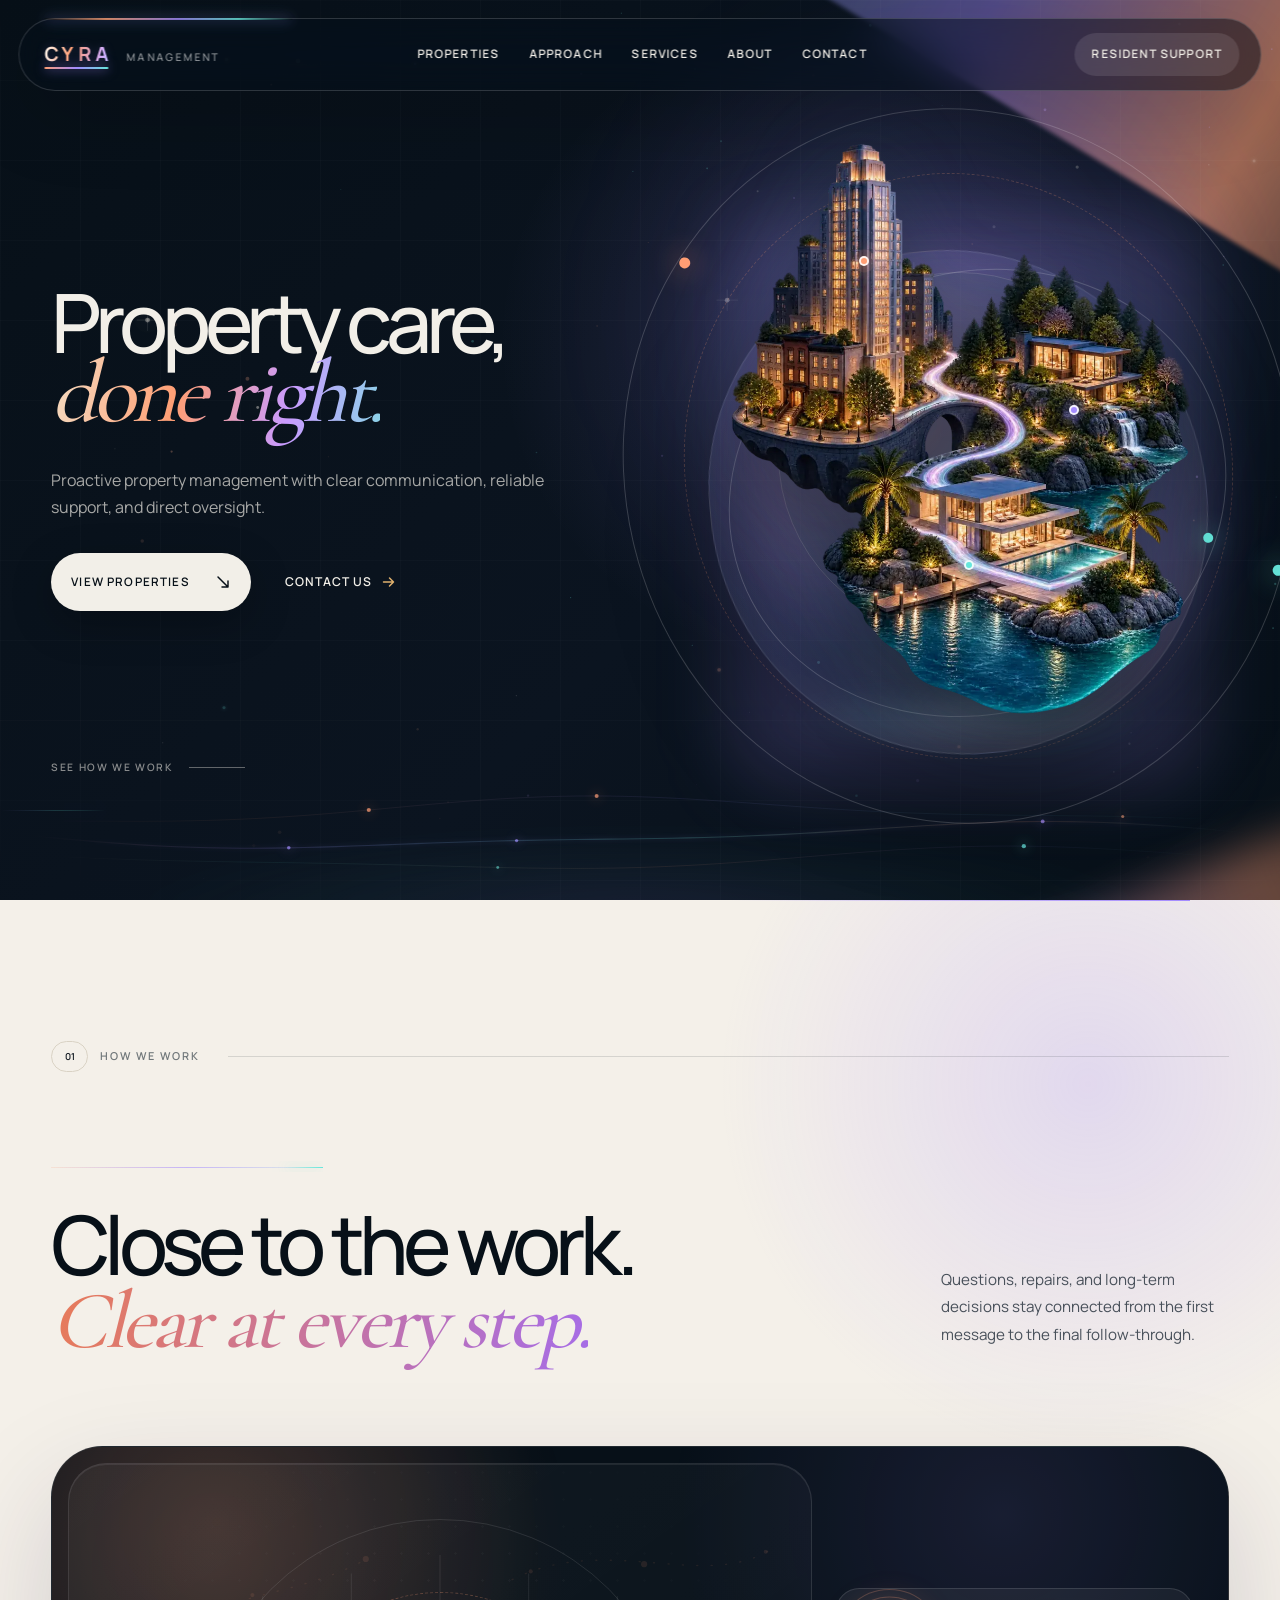
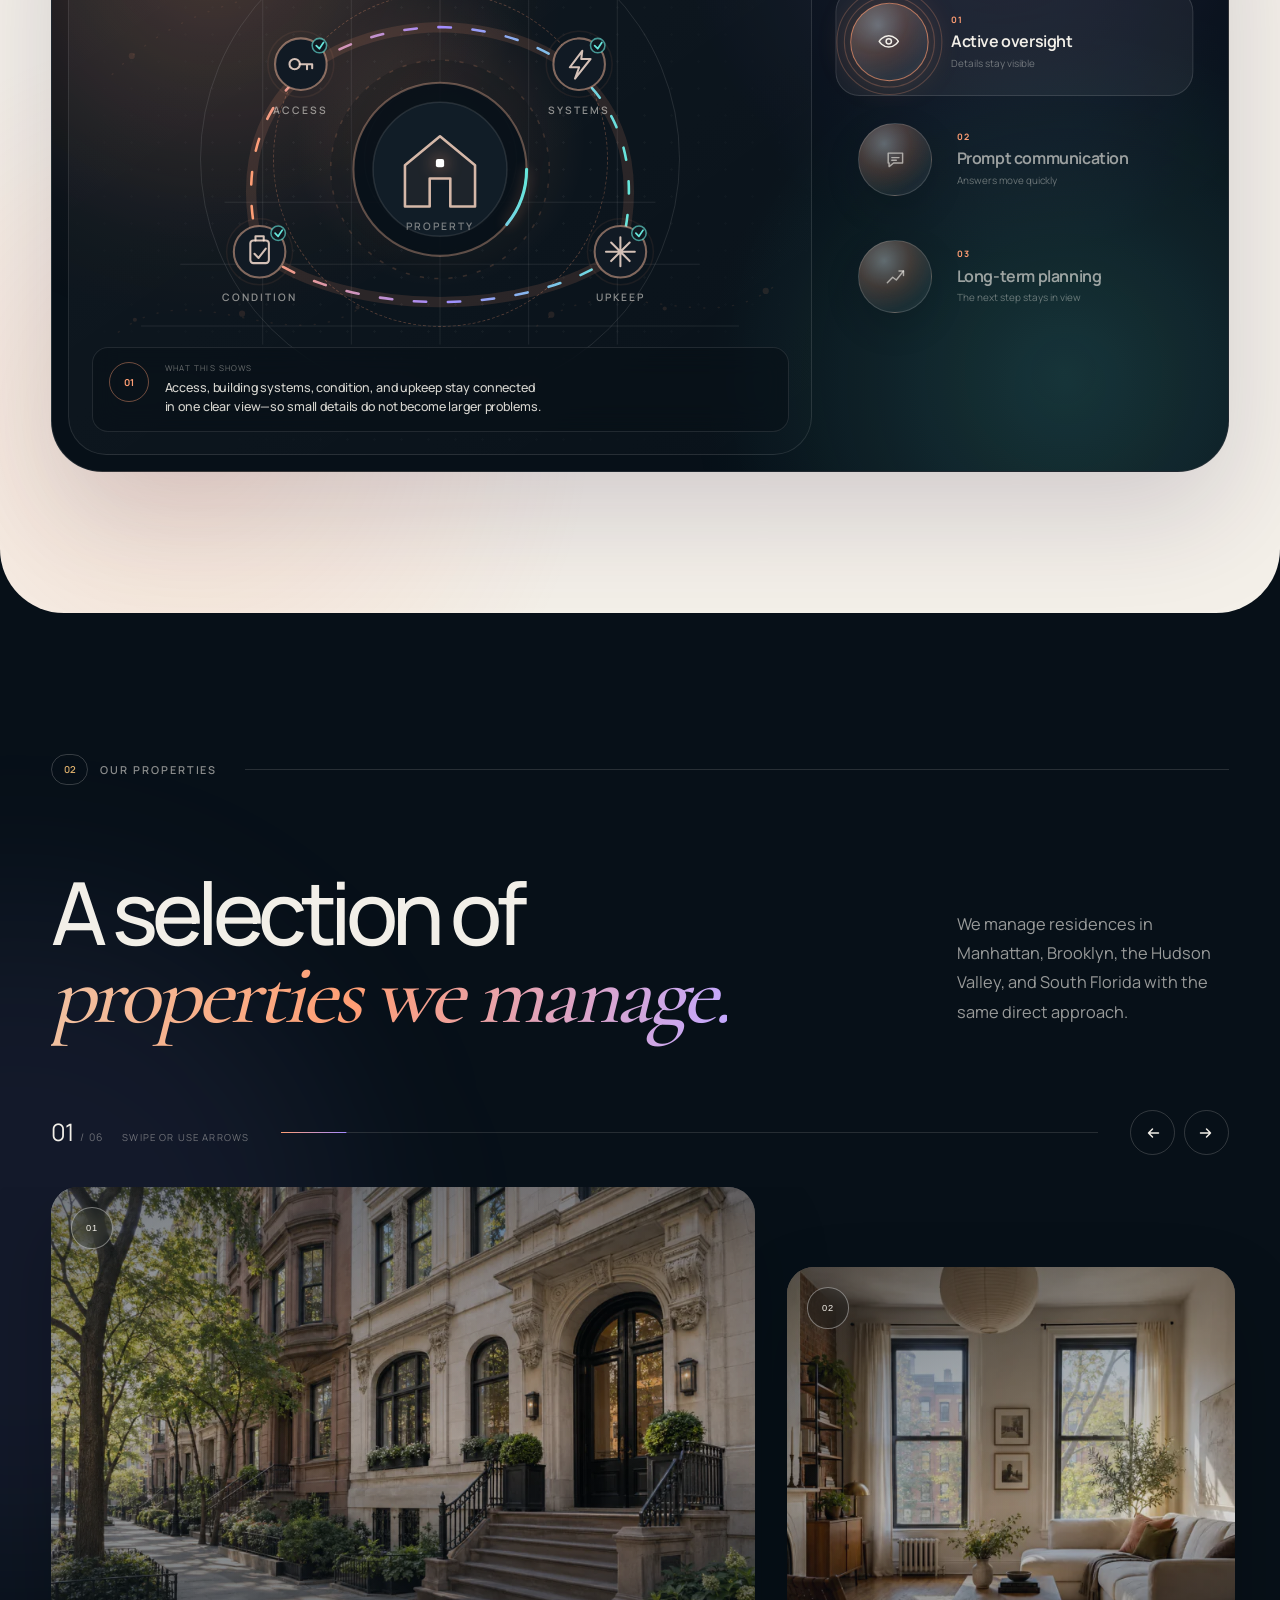
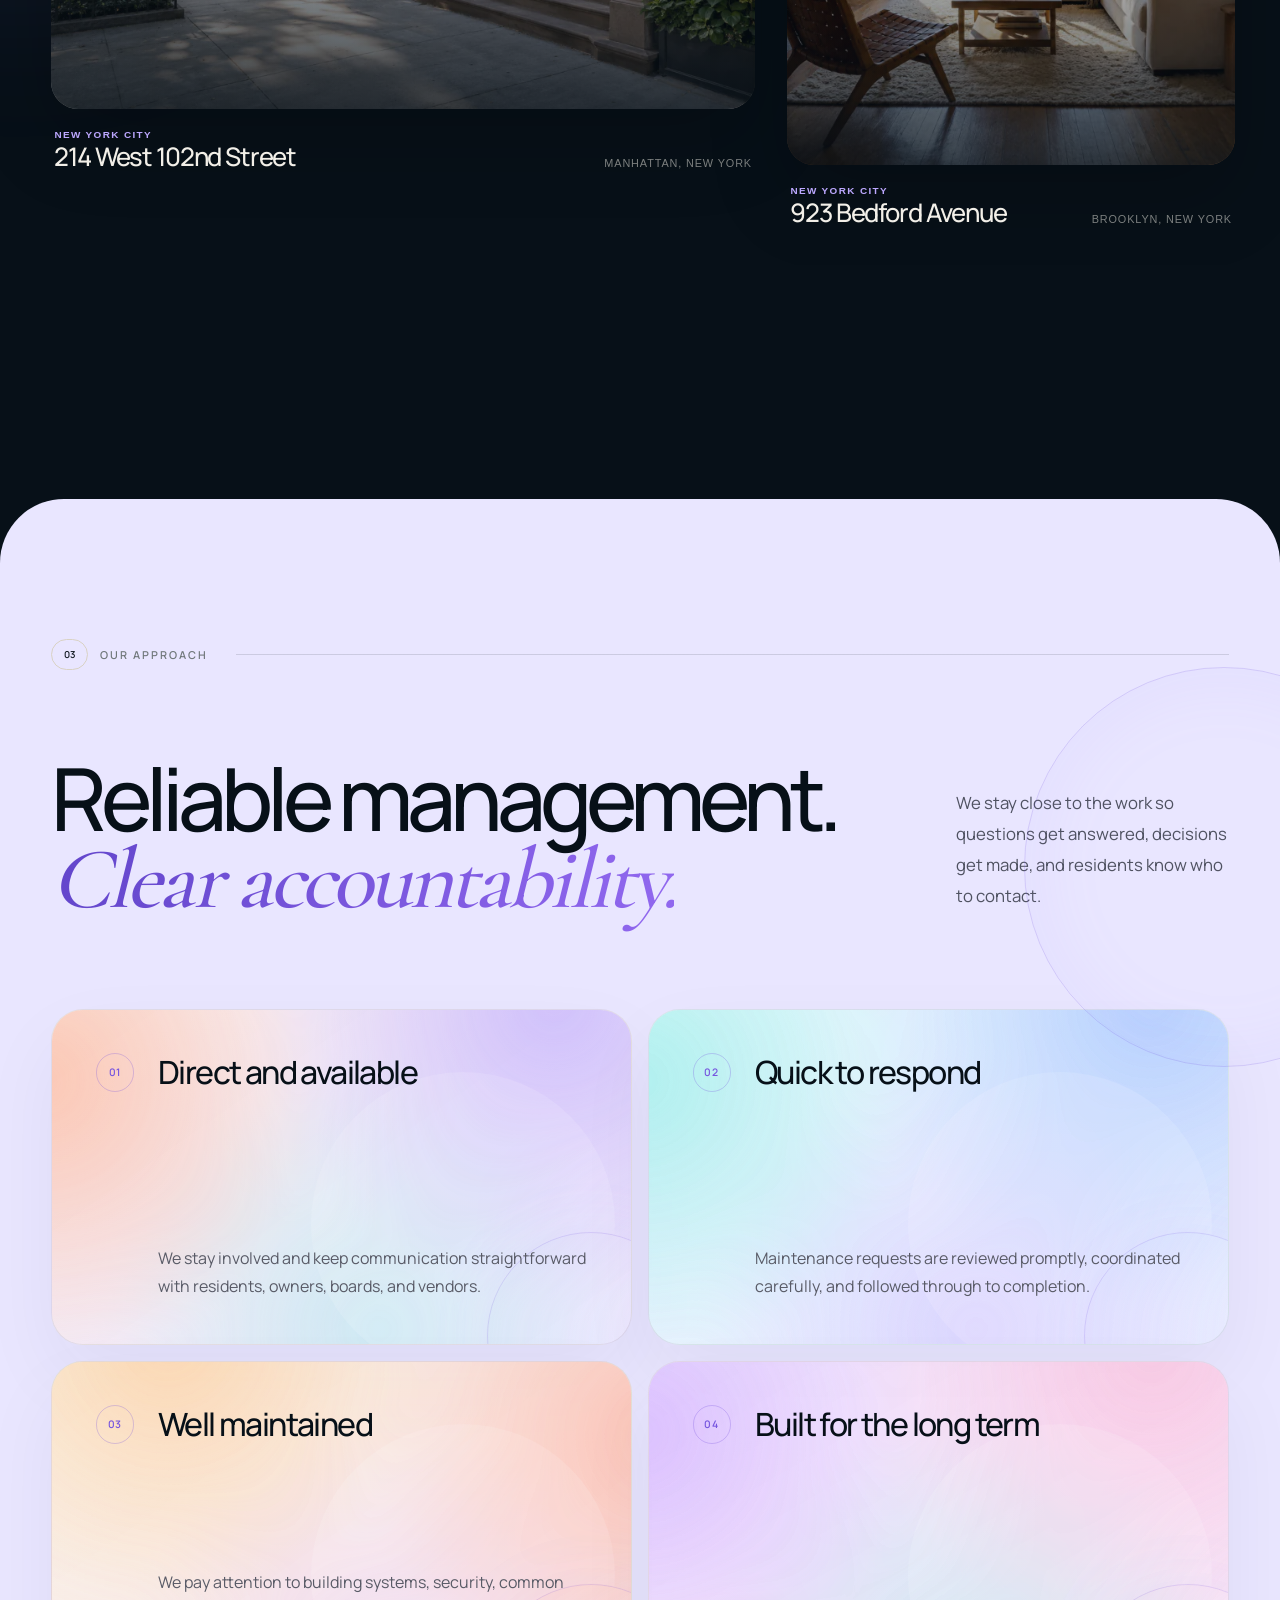
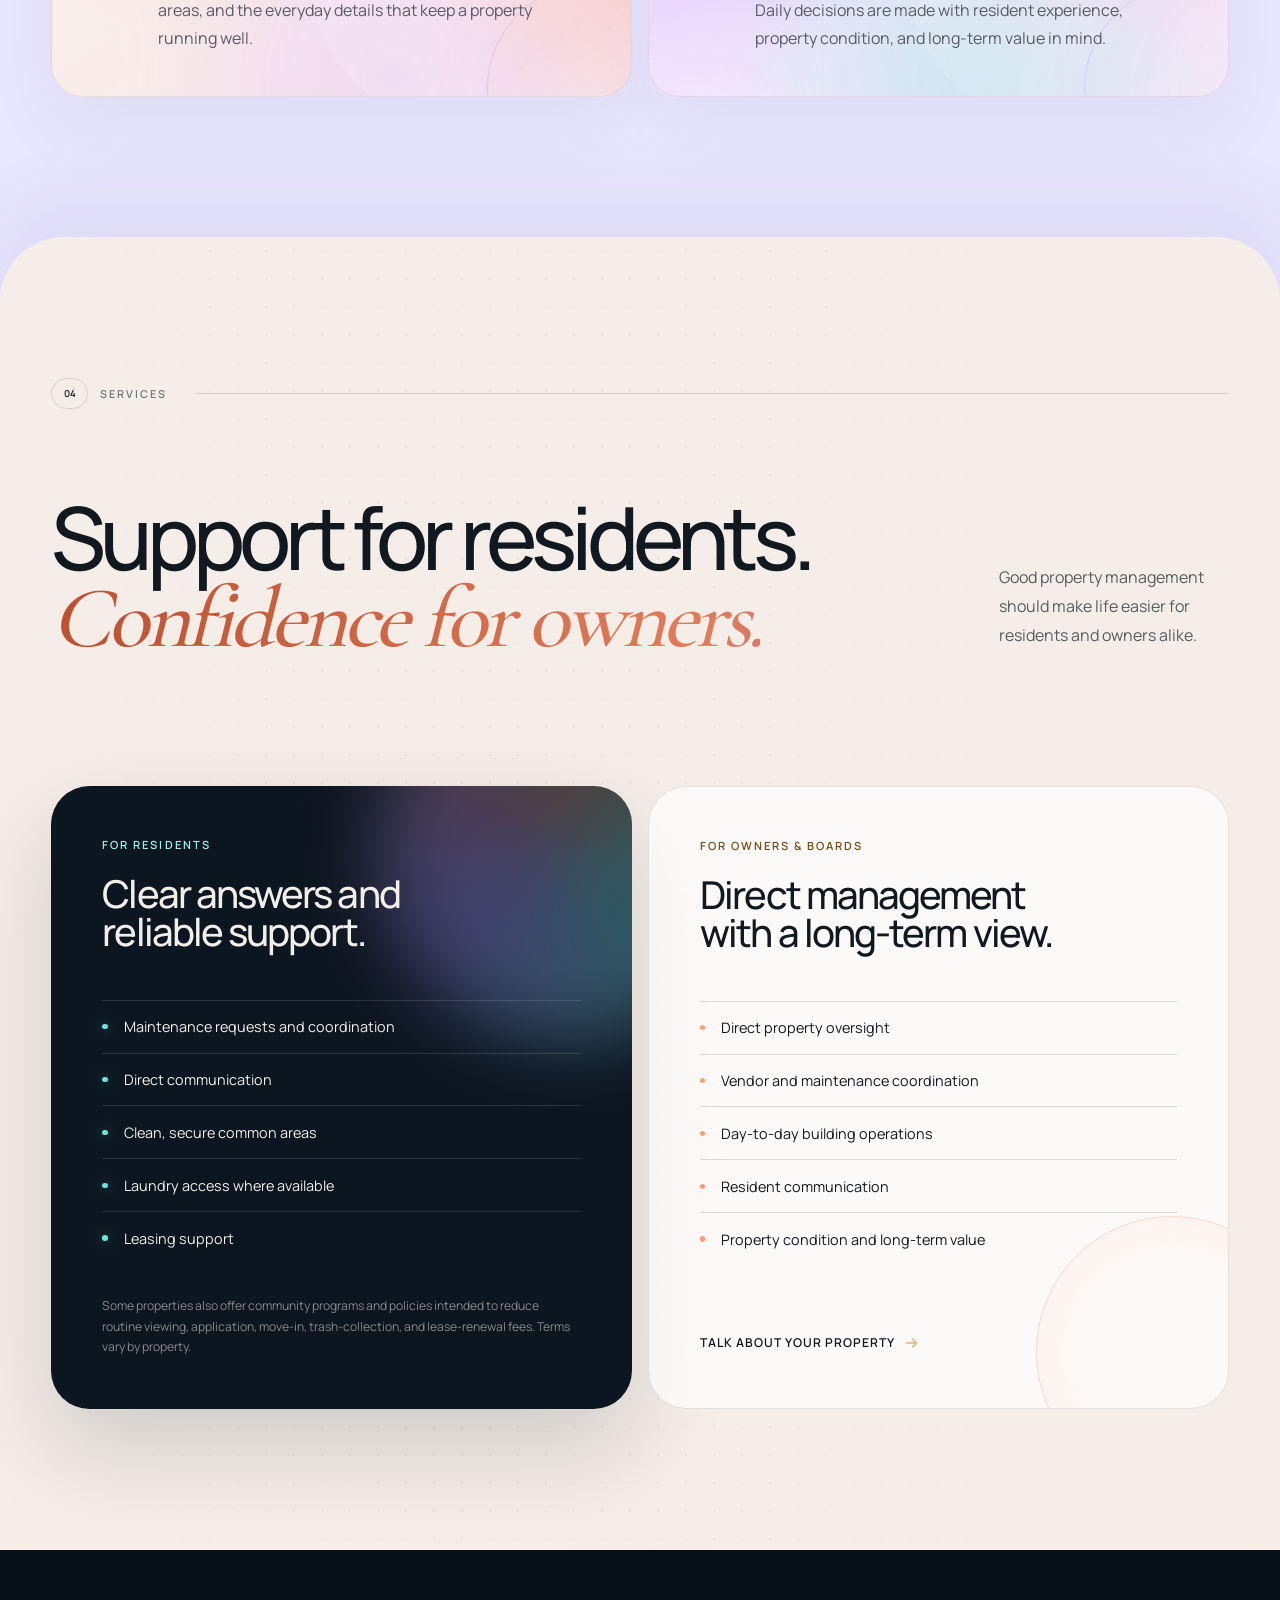
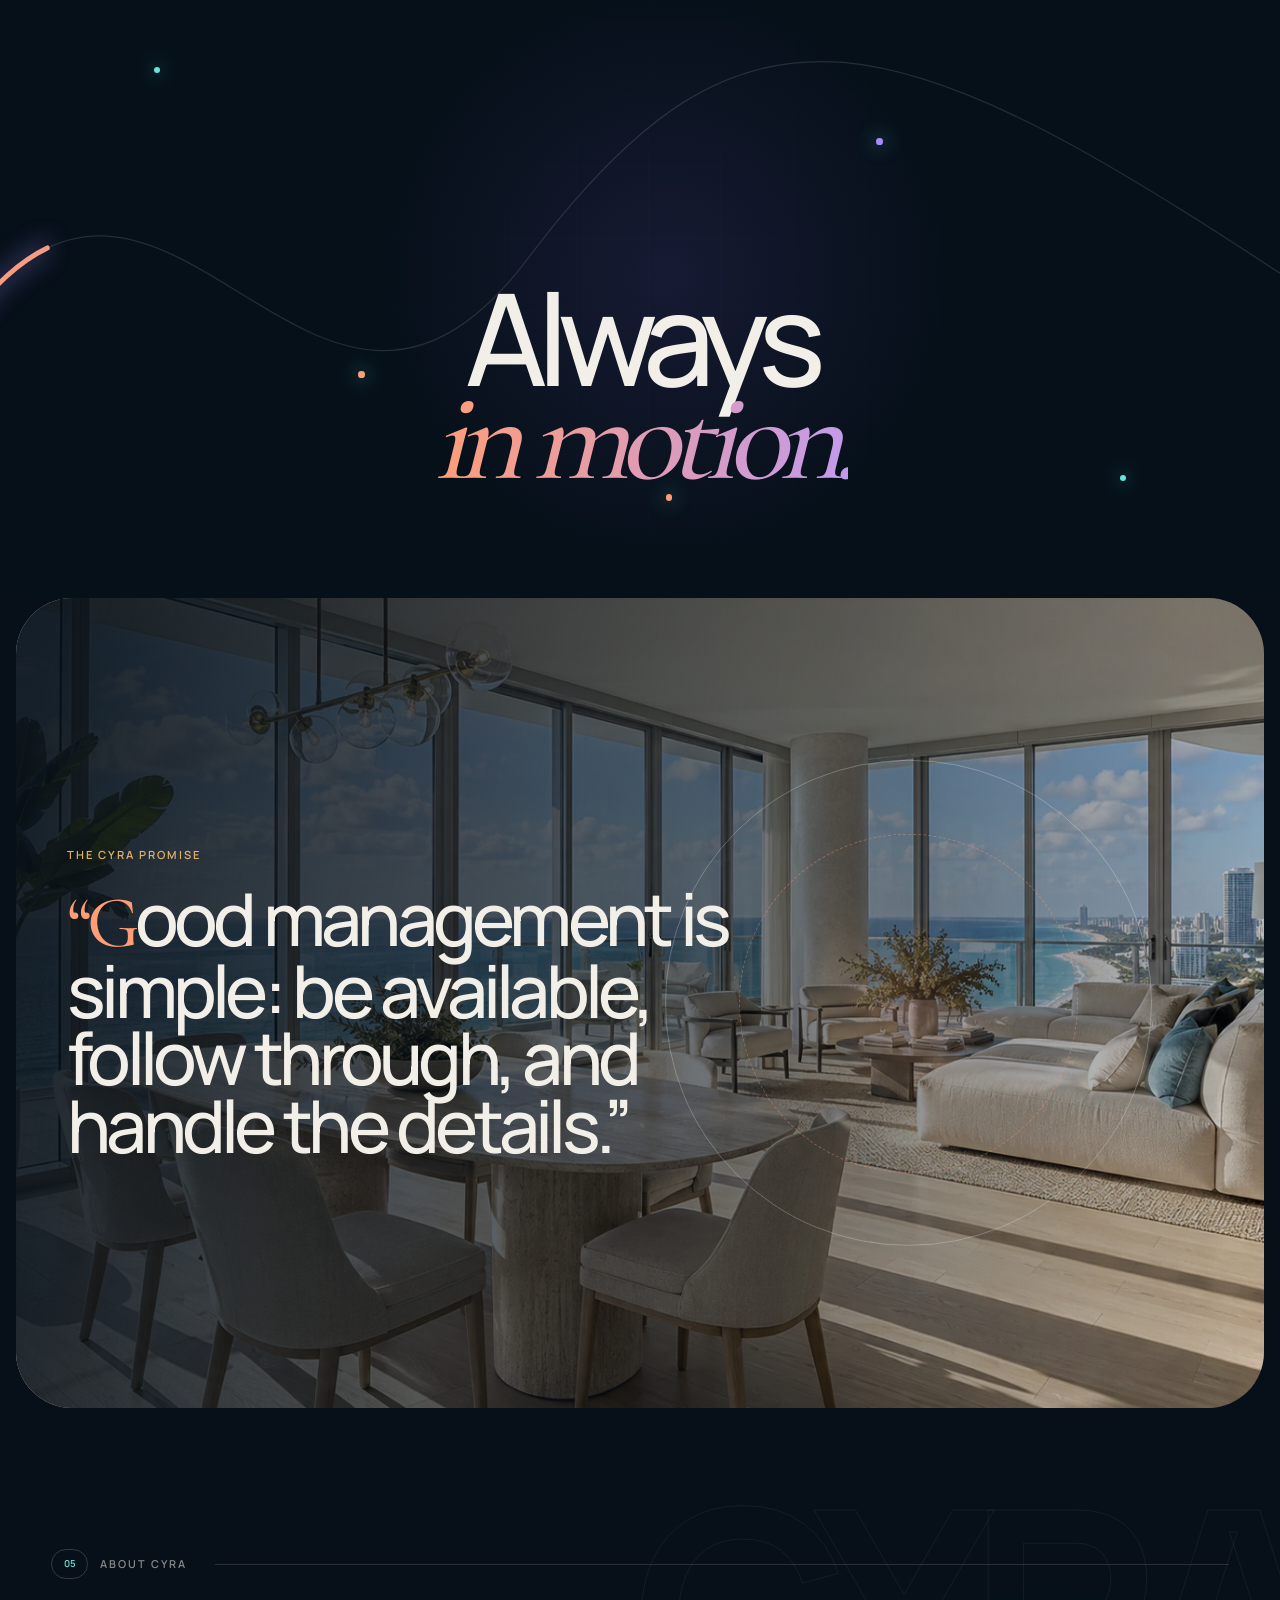
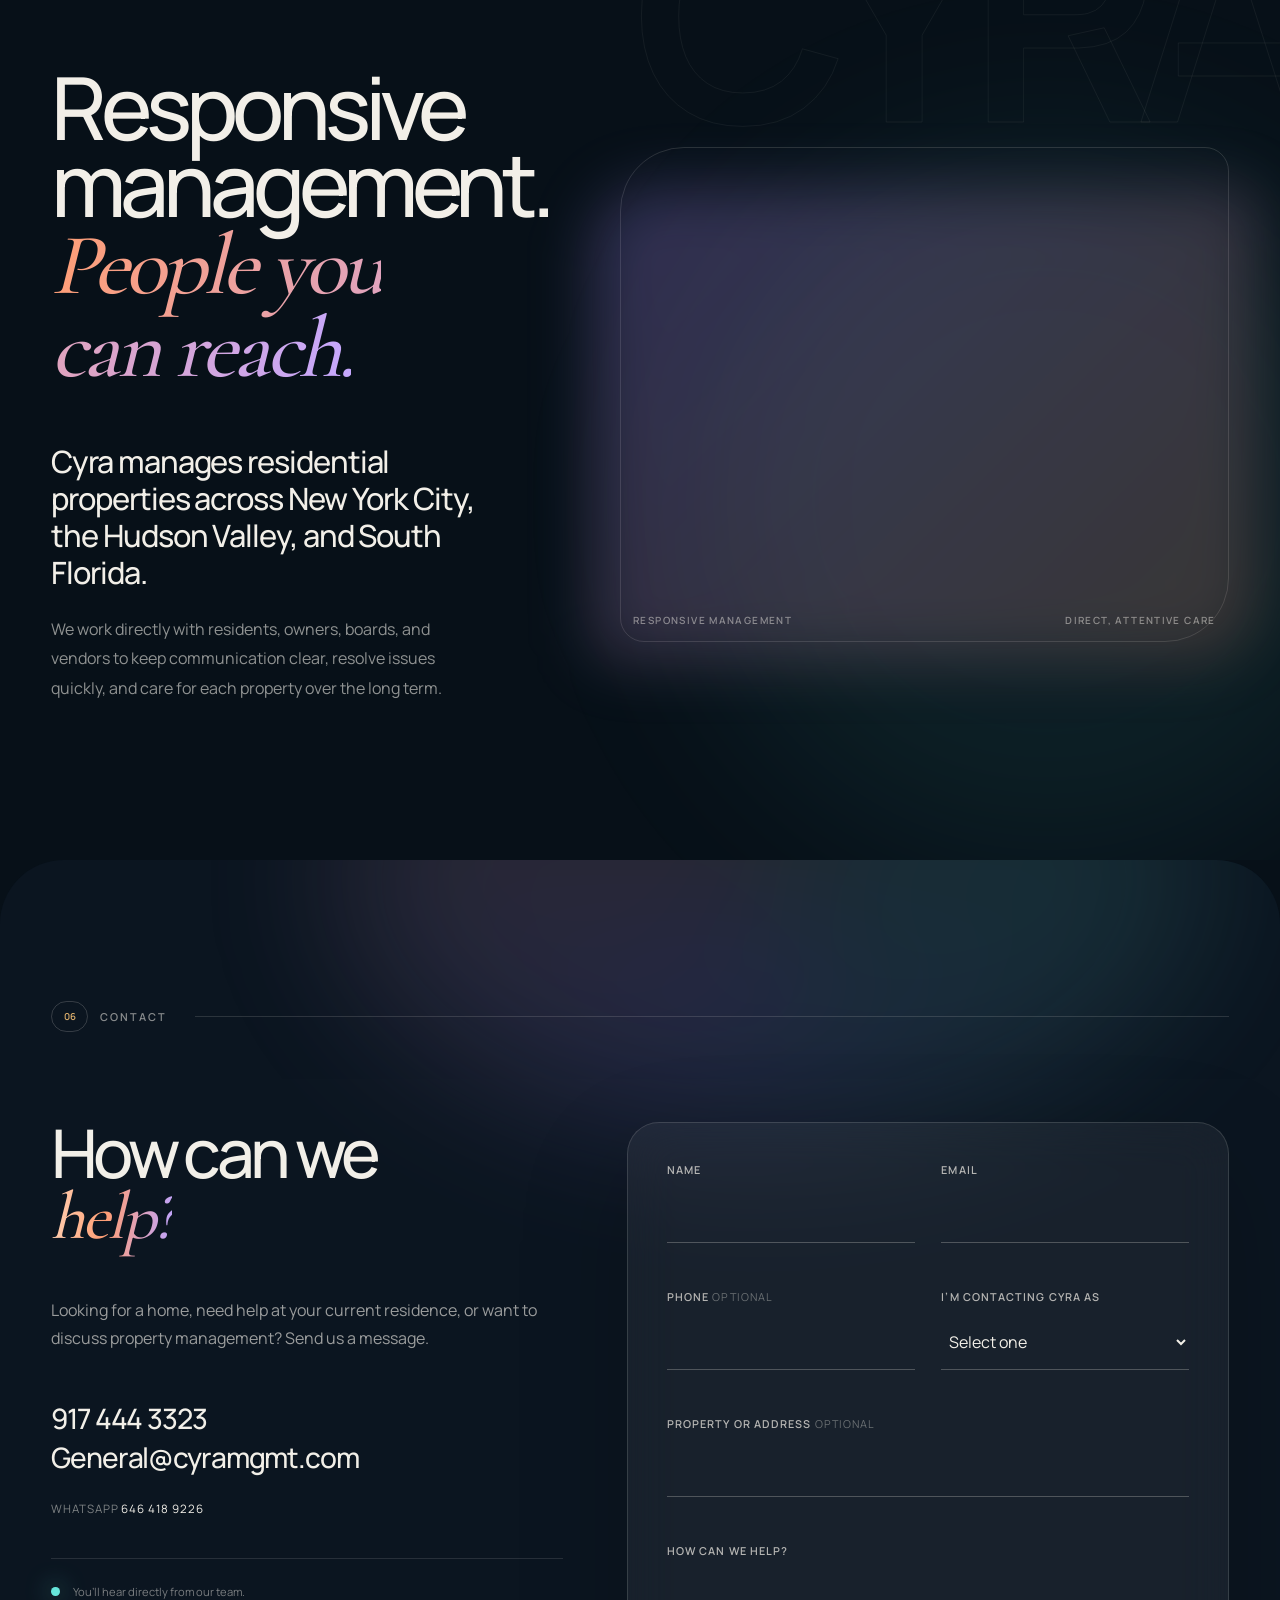
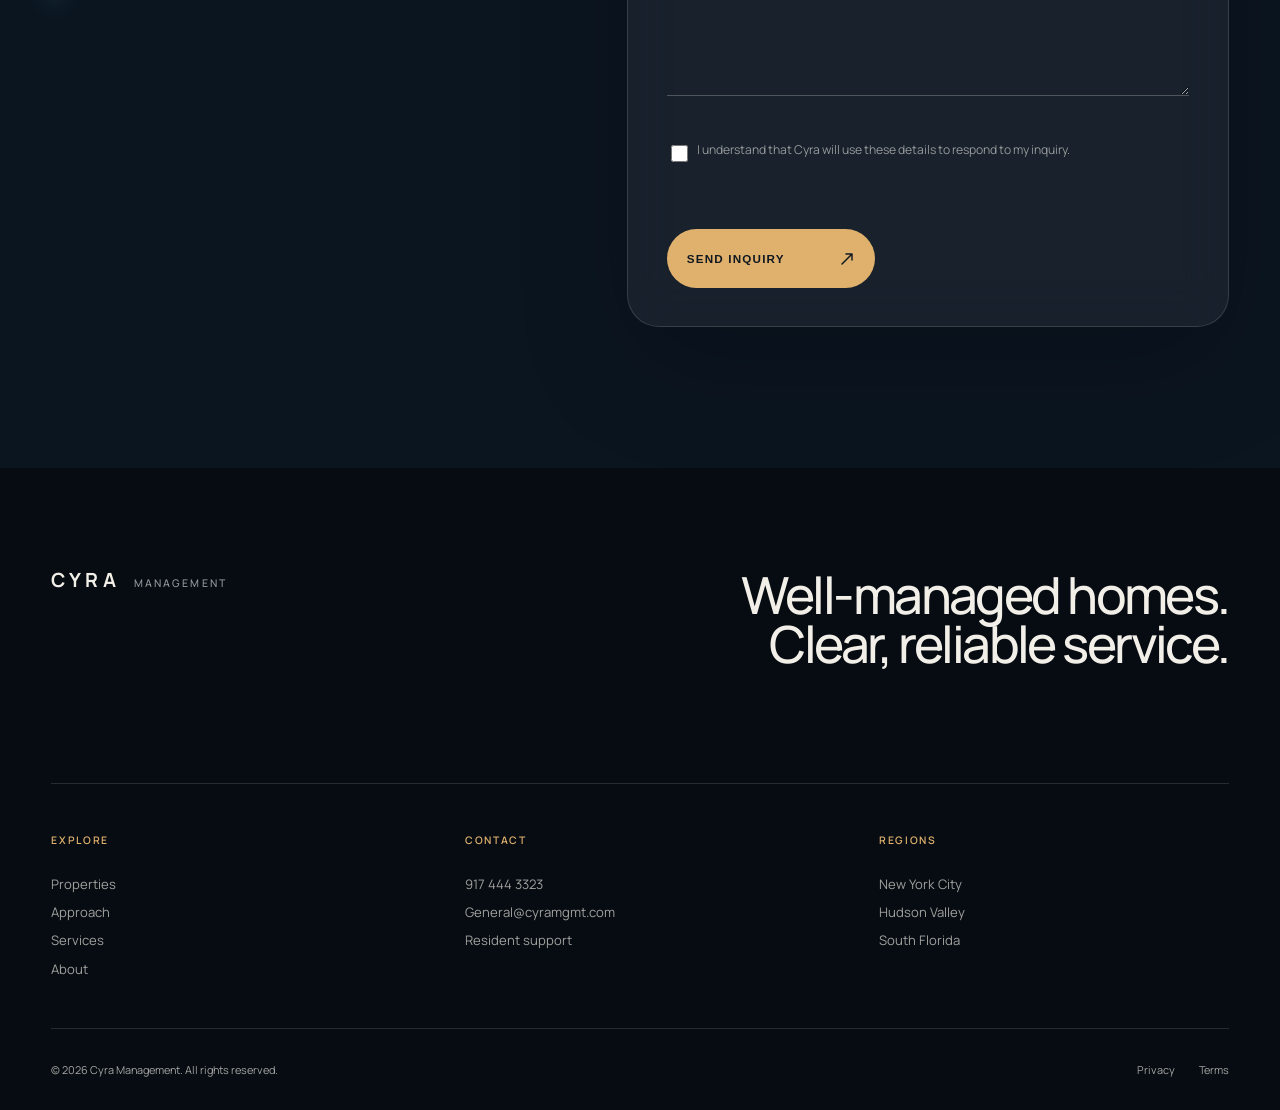
==== commit 03896d71: "Add subtle motion details across sections" ====
--- a/index.html
+++ b/index.html
@@ -46,7 +46,7 @@
         }
       })();
     </script>
-    <link rel="stylesheet" href="./assets/css/styles.css?v=20261001-16">
+    <link rel="stylesheet" href="./assets/css/styles.css?v=20261001-18">
   </head>
   <body>
     <div class="site-intro" data-site-intro aria-hidden="true">
@@ -639,6 +639,6 @@
     </script>
     <script src="./assets/js/config.js?v=20260930-2"></script>
     <script src="./assets/js/data.js?v=20260930-1"></script>
-    <script src="./assets/js/main.js?v=20261001-16"></script>
+    <script src="./assets/js/main.js?v=20261001-18"></script>
   </body>
 </html>
--- a/assets/css/styles.css
+++ b/assets/css/styles.css
@@ -1323,6 +1323,77 @@
 .mobile-menu::before { content: ""; position: absolute; top: -9rem; right: -14rem; width: 35rem; height: 15rem; background: linear-gradient(90deg,rgba(102,230,219,.35),rgba(164,139,255,.58),rgba(255,158,116,.52)); filter: blur(24px); transform: rotate(31deg); opacity: .72; }
 .mobile-menu::after { content: ""; position: absolute; inset: 0; opacity: .18; background-image: linear-gradient(rgba(255,255,255,.08) 1px,transparent 1px),linear-gradient(90deg,rgba(255,255,255,.08) 1px,transparent 1px); background-size: 3.25rem 3.25rem; mask-image: linear-gradient(#000,transparent 78%); pointer-events: none; }
 .mobile-menu__top, .mobile-menu nav, .mobile-menu__footer { position: relative; z-index: 1; }
+
+/* Quiet motion details shared across the experience */
+.section-label { --section-rail: rgba(7,16,24,.13); --section-signal: #7655df; }
+.section-label--dark,.about .section-label,.contact .section-label { --section-rail: rgba(242,239,232,.14); --section-signal: var(--aqua); }
+.services .section-label { --section-signal: var(--peach); }
+.section .section-label::after {
+  background: linear-gradient(90deg,var(--section-rail) 0 38%,var(--section-signal) 48%,rgba(255,255,255,.88) 50%,var(--section-signal) 52%,var(--section-rail) 62% 100%);
+  background-position: 110% 50%;
+  background-size: 240% 100%;
+}
+.section.is-motion-live .section-label::after { animation: section-signal-flow 6.8s 1s ease-in-out infinite; }
+.section.is-motion-live .section-label span { animation: section-index-arrive 1.05s var(--ease) both; }
+
+.display-heading em,.signal-break__copy em { background-position: 0 50%; background-size: 220% 100%; }
+.brand-intro .display-heading em { color: transparent; background-image: linear-gradient(100deg,#7655df,#a48bff 42%,#5aaec8 72%,#7655df); background-clip: text; -webkit-background-clip: text; }
+.approach .display-heading em { color: transparent; background-image: linear-gradient(100deg,#6245cb,#9168ef 46%,#587fc5 76%,#6245cb); background-clip: text; -webkit-background-clip: text; }
+.services .display-heading em { color: transparent; background-image: linear-gradient(100deg,#bd4f2f,#e27b58 42%,#a56ac9 75%,#bd4f2f); background-clip: text; -webkit-background-clip: text; }
+.section.is-motion-live .display-heading em,.signal-break.is-motion-live .signal-break__copy em { animation: heading-color-flow 8.5s ease-in-out infinite alternate; }
+
+.residence-card__image-wrap::before {
+  content: "";
+  position: absolute;
+  z-index: 1;
+  inset: 0;
+  background: linear-gradient(112deg,transparent 34%,rgba(255,255,255,.06) 44%,rgba(201,187,255,.3) 50%,rgba(119,231,222,.12) 56%,transparent 66%);
+  opacity: 0;
+  pointer-events: none;
+  transform: translateX(-110%);
+}
+.residence-card__button:hover .residence-card__image-wrap::before,
+.residence-card__button:focus-visible .residence-card__image-wrap::before { animation: residence-light-pass 1.15s var(--ease); }
+
+.services.is-motion-live .service-column:first-child::before { animation: service-glow-drift 10s ease-in-out infinite alternate; }
+.services.is-motion-live .service-column--owners::after { animation: service-ring-breathe 8s ease-in-out infinite alternate; }
+
+.about__image::after {
+  content: "";
+  position: absolute;
+  z-index: 2;
+  inset: .75rem;
+  overflow: hidden;
+  border-radius: 3.35rem 1rem 3.35rem 1rem;
+  background: linear-gradient(112deg,transparent 35%,rgba(255,255,255,.04) 44%,rgba(208,196,255,.19) 50%,rgba(112,231,222,.08) 56%,transparent 65%);
+  opacity: 0;
+  pointer-events: none;
+  transform: translateX(-115%);
+}
+.about.is-motion-live .about__image::after { animation: about-light-pass 7.5s 1.4s ease-in-out infinite; }
+
+@keyframes section-signal-flow {
+  0%,18% { background-position: 110% 50%; }
+  58%,100% { background-position: -10% 50%; }
+}
+@keyframes section-index-arrive {
+  0% { box-shadow: 0 0 0 0 rgba(164,139,255,0); transform: translateY(.35rem); }
+  48% { box-shadow: 0 0 0 .45rem rgba(164,139,255,.1); }
+  100% { box-shadow: 0 0 0 .8rem rgba(164,139,255,0); transform: translateY(0); }
+}
+@keyframes heading-color-flow { to { background-position: 100% 50%; } }
+@keyframes residence-light-pass {
+  0% { opacity: 0; transform: translateX(-110%); }
+  20%,72% { opacity: .9; }
+  100% { opacity: 0; transform: translateX(110%); }
+}
+@keyframes service-glow-drift { to { transform: translate3d(-12%,14%,0) rotate(18deg) scale(1.08); } }
+@keyframes service-ring-breathe { to { opacity: .78; transform: translate3d(-1.5rem,-1rem,0) scale(1.08); } }
+@keyframes about-light-pass {
+  0%,56% { opacity: 0; transform: translateX(-115%); }
+  66%,82% { opacity: .85; }
+  94%,100% { opacity: 0; transform: translateX(115%); }
+}
 .mobile-menu__top { min-height: 4rem; padding: 0 .25rem 0 .65rem; border: 1px solid rgba(255,255,255,.16); border-radius: 999px; background: rgba(7,16,24,.48); backdrop-filter: blur(18px); }
 .mobile-menu__top .wordmark__name { font-family: var(--sans); font-size: 1.18rem; }
 .mobile-menu__close { width: 3.1rem; height: 3.1rem; border: 1px solid rgba(255,255,255,.14); border-radius: 50%; }
@@ -1439,6 +1510,7 @@
   .about__lead { margin-top: 2rem; font-size: 1.45rem; }
   .about__image { width: 100%; max-width: 42rem; margin: 0; padding: .5rem; justify-self: center; border-radius: 2.4rem .9rem 2.4rem .9rem; }
   .about__image img { aspect-ratio: 4 / 3; border-radius: 1.95rem .6rem 1.95rem .6rem; }
+  .about__image::after { inset: .5rem; border-radius: 1.95rem .6rem 1.95rem .6rem; }
 
   .contact { border-radius: 2rem 2rem 0 0; }
   .contact__grid { gap: 4rem; }
@@ -1464,7 +1536,7 @@
 
 @media (prefers-reduced-motion: reduce) {
   .site-intro { display: none !important; }
-  .sunline, .promise__halo i, .contact-pulse span, .principles li::before, .care-constellation::before, .care-constellation__aurora i, .care-constellation__aurora span, .care-constellation__orb i, .signal-break__line, .signal-break__pulse, .signal-break__particles i { animation: none !important; }
+  .sunline, .promise__halo i, .contact-pulse span, .principles li::before, .care-constellation::before, .care-constellation__aurora i, .care-constellation__aurora span, .care-constellation__orb i, .signal-break__line, .signal-break__pulse, .signal-break__particles i, .section-label::after, .section-label span, .display-heading em, .signal-break__copy em, .residence-card__image-wrap::before, .service-column::before, .service-column::after, .about__image::after { animation: none !important; }
   .signal-break__line { stroke-dashoffset: 0; }
   .signal-break__pulse { opacity: 0; }
   .promise > img { transform: scale(1.03); }
@@ -1475,7 +1547,7 @@
 .brand-intro__body--system { grid-template-columns: minmax(0,1.45fr) minmax(18rem,.42fr); gap: clamp(3rem,7vw,8rem); align-items: end; }
 .brand-intro__statement { min-width: 0; }
 .brand-intro__statement .display-heading { max-width: 13ch; font-size: clamp(4.2rem,6.4vw,7.4rem); }
-.brand-intro__statement .display-heading em { color: transparent; background: linear-gradient(100deg,#e87b57 0%,#9b6aff 54%,#58bdb7 100%); background-clip: text; -webkit-background-clip: text; }
+.brand-intro__statement .display-heading em { color: transparent; background: linear-gradient(100deg,#e87b57 0%,#9b6aff 54%,#58bdb7 100%); background-size: 220% 100%; background-clip: text; -webkit-background-clip: text; }
 .brand-intro__flow { position: relative; width: min(17rem,32vw); height: .7rem; margin-bottom: 2.2rem; overflow: hidden; }
 .brand-intro__flow::before { content: ""; position: absolute; top: 50%; right: 0; left: 0; height: 1px; background: linear-gradient(90deg,rgba(255,158,116,.18),rgba(164,139,255,.58),rgba(102,230,219,.14)); }
 .brand-intro__flow::after { content: ""; position: absolute; top: 50%; right: 0; width: 2.5rem; height: 1px; background: linear-gradient(90deg,transparent,var(--aqua)); box-shadow: 0 0 .8rem rgba(102,230,219,.65); }
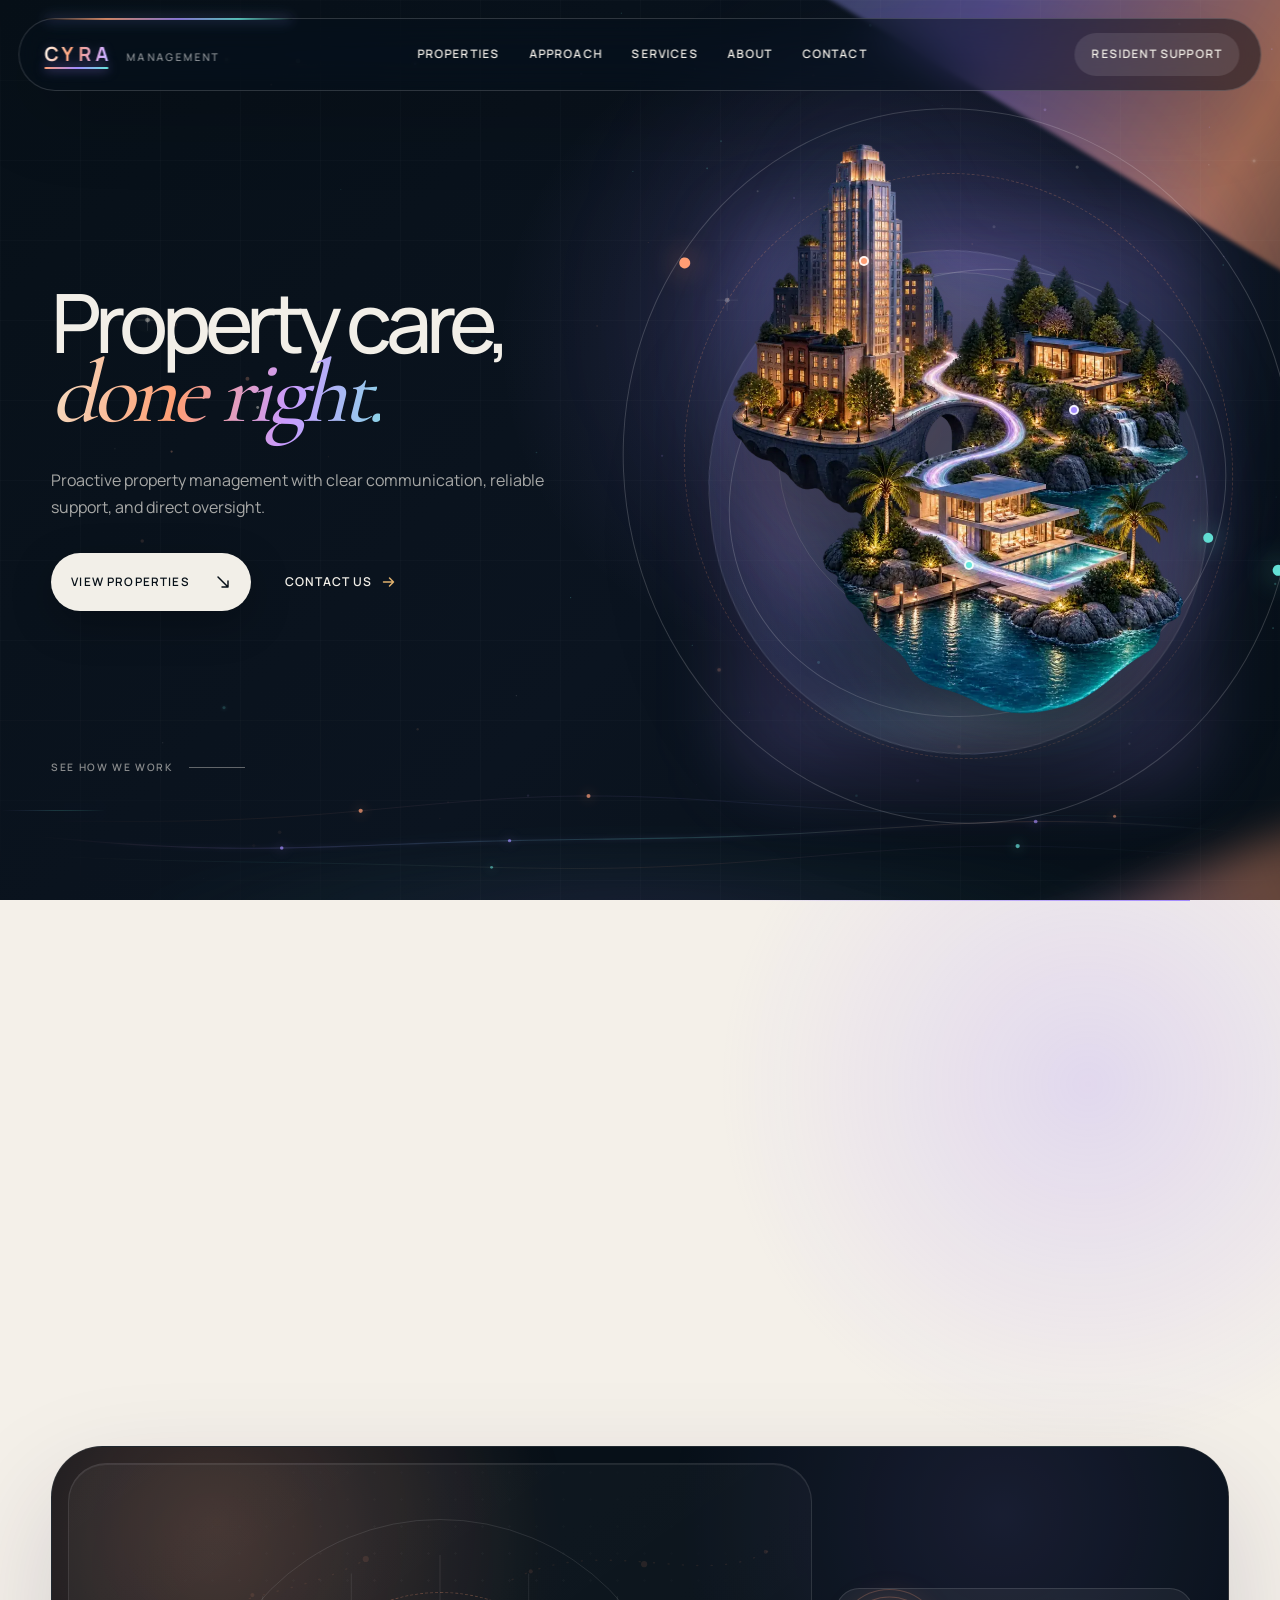
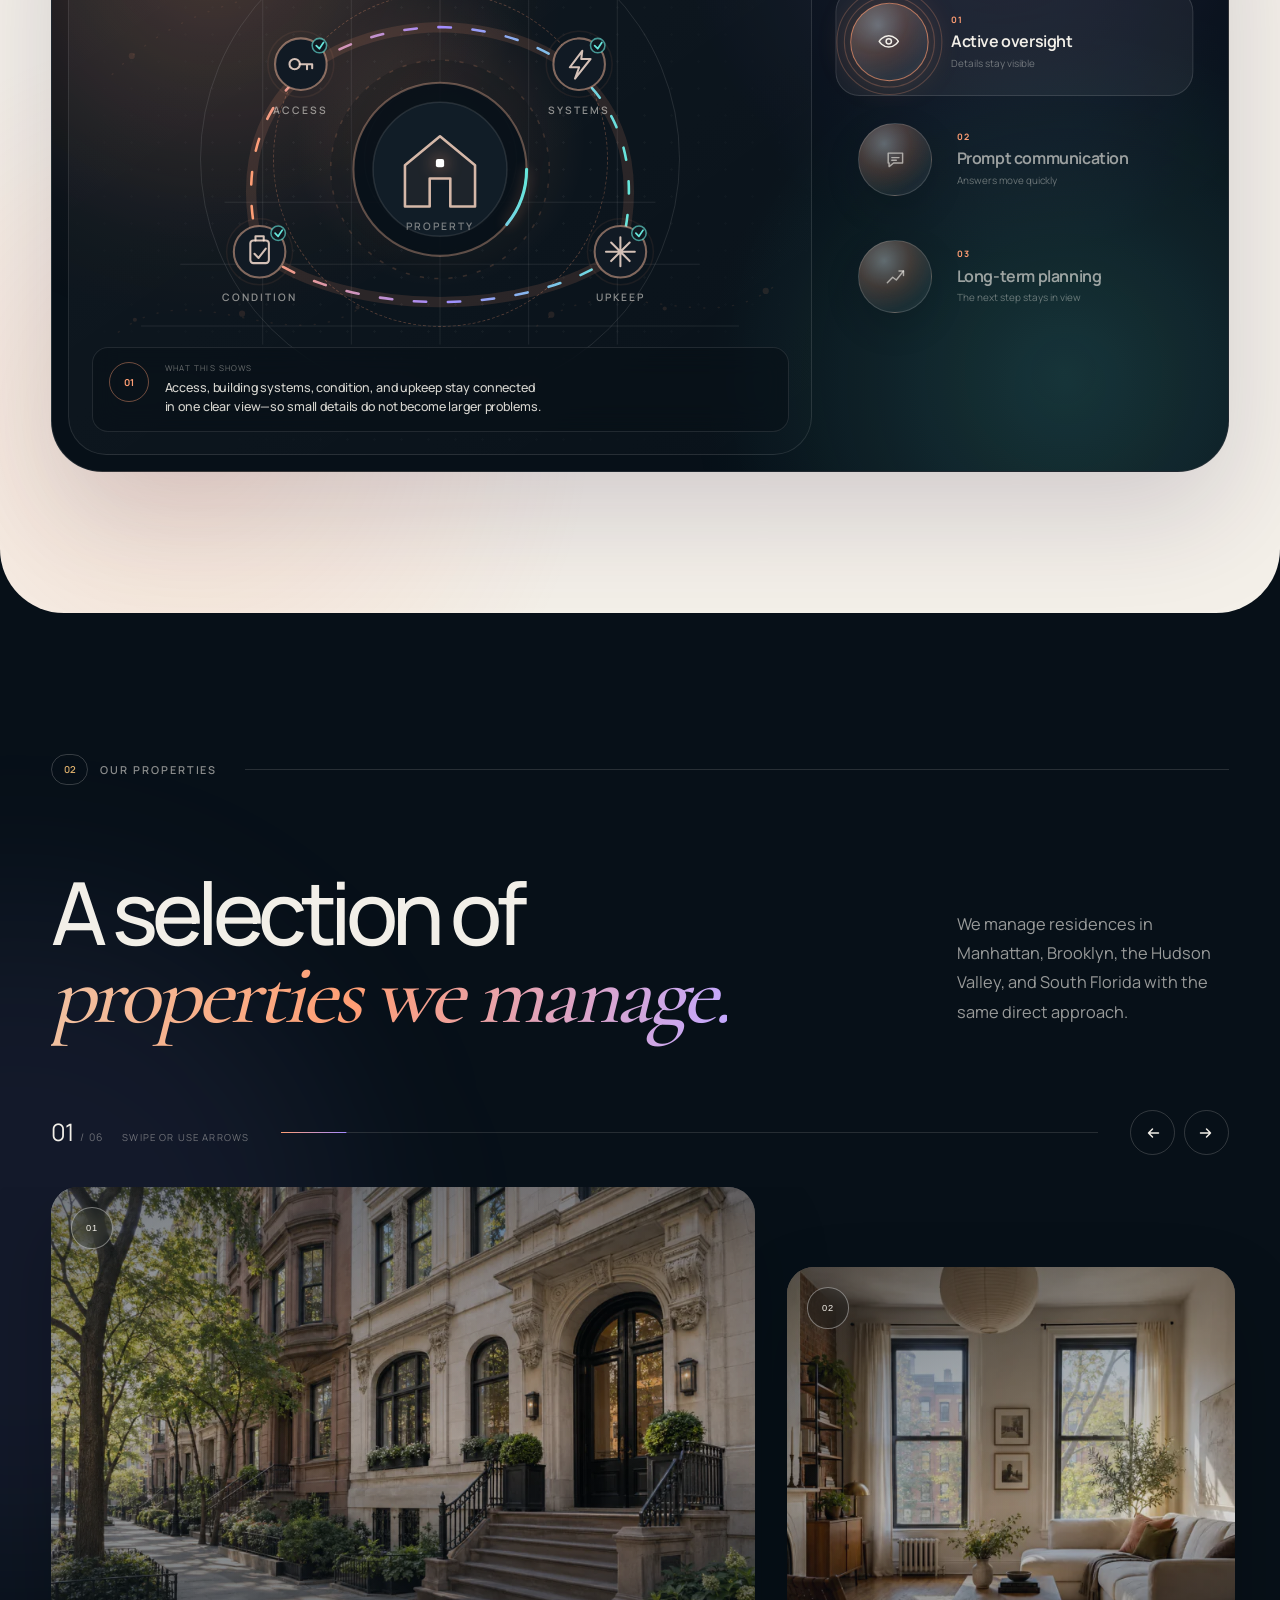
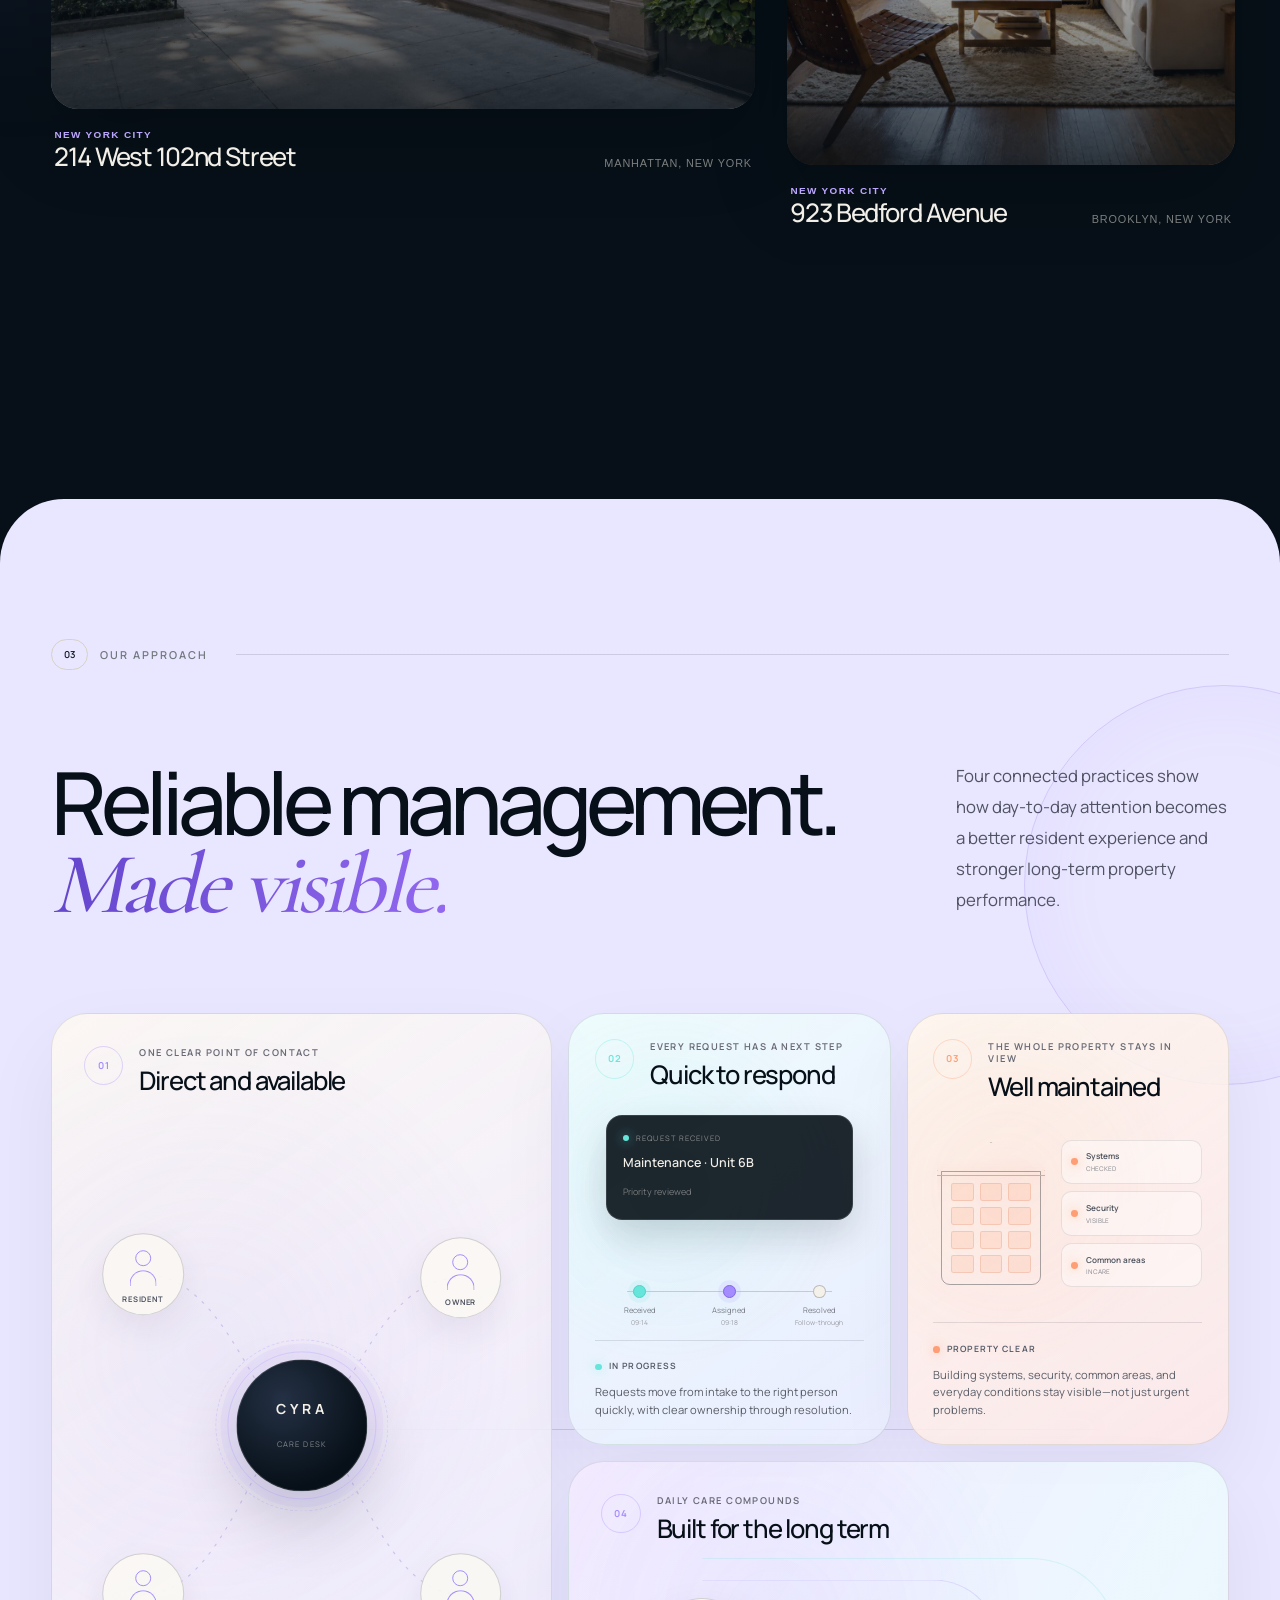
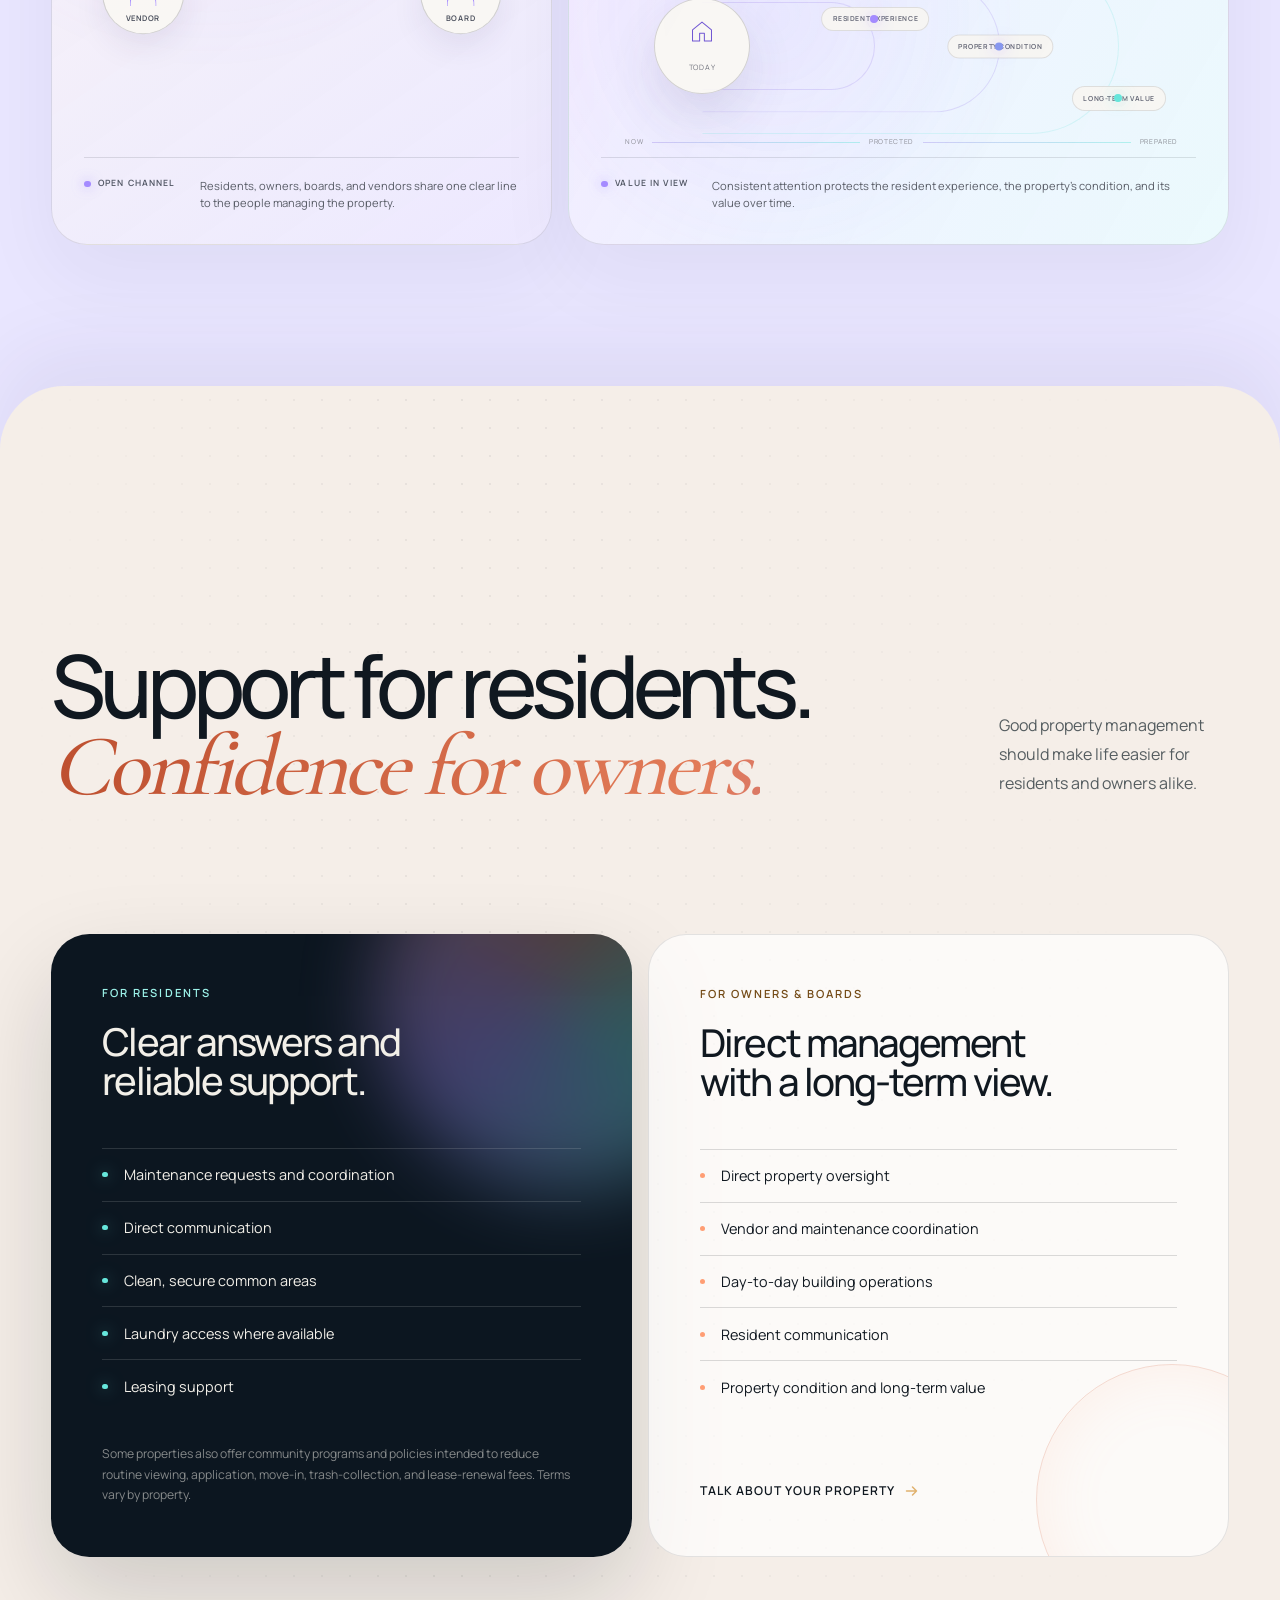
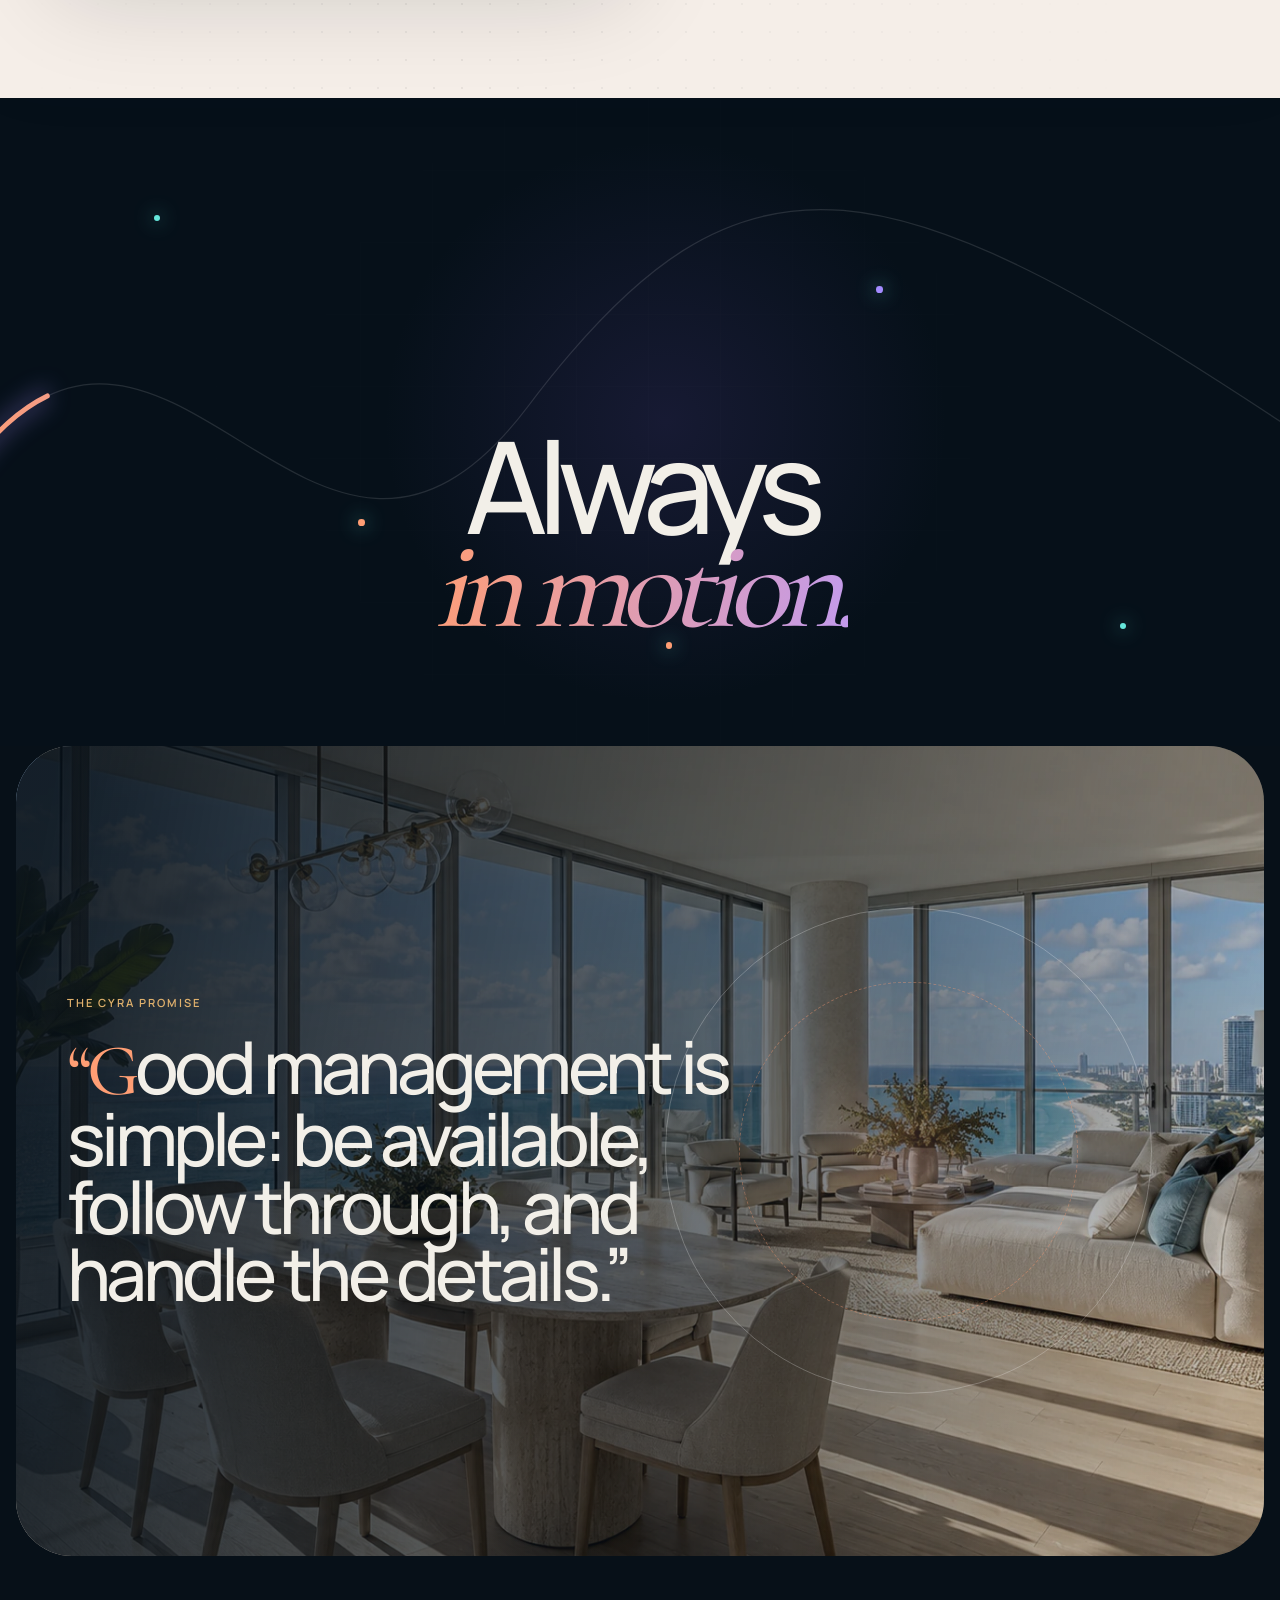
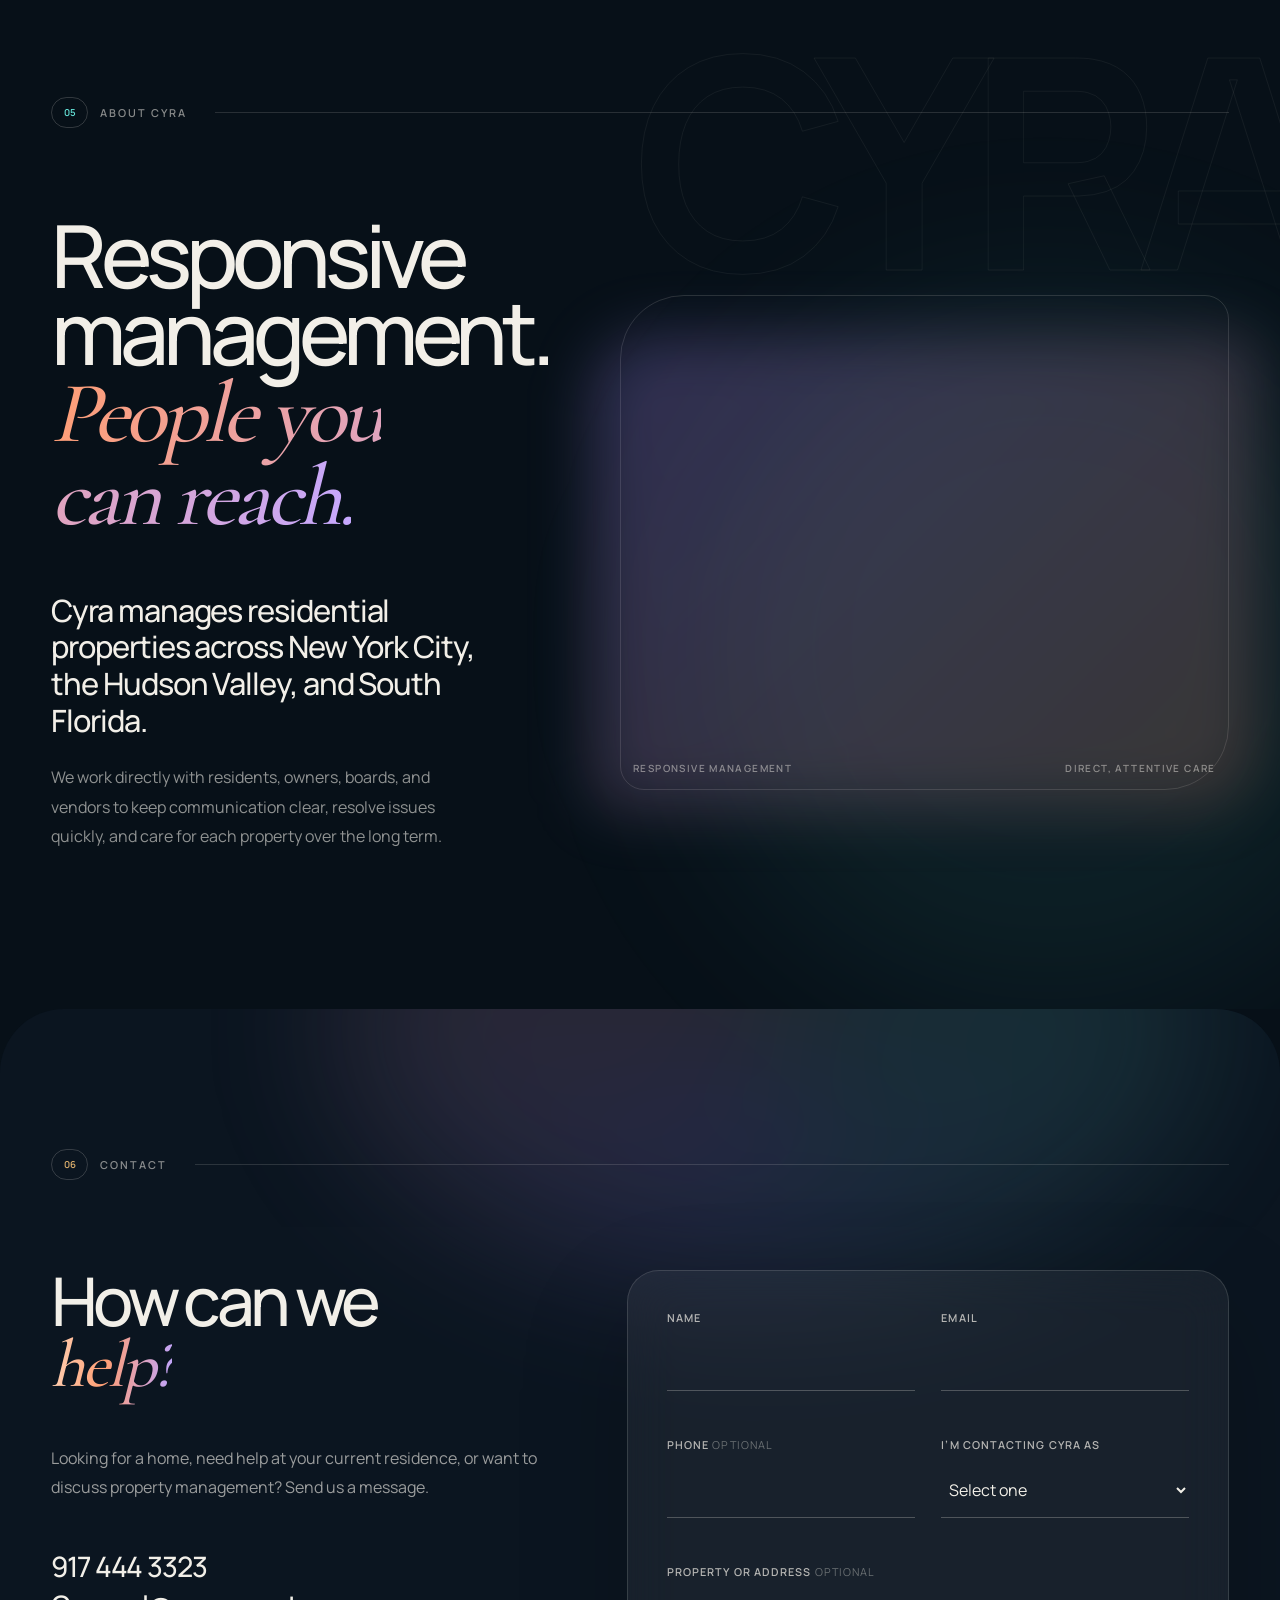
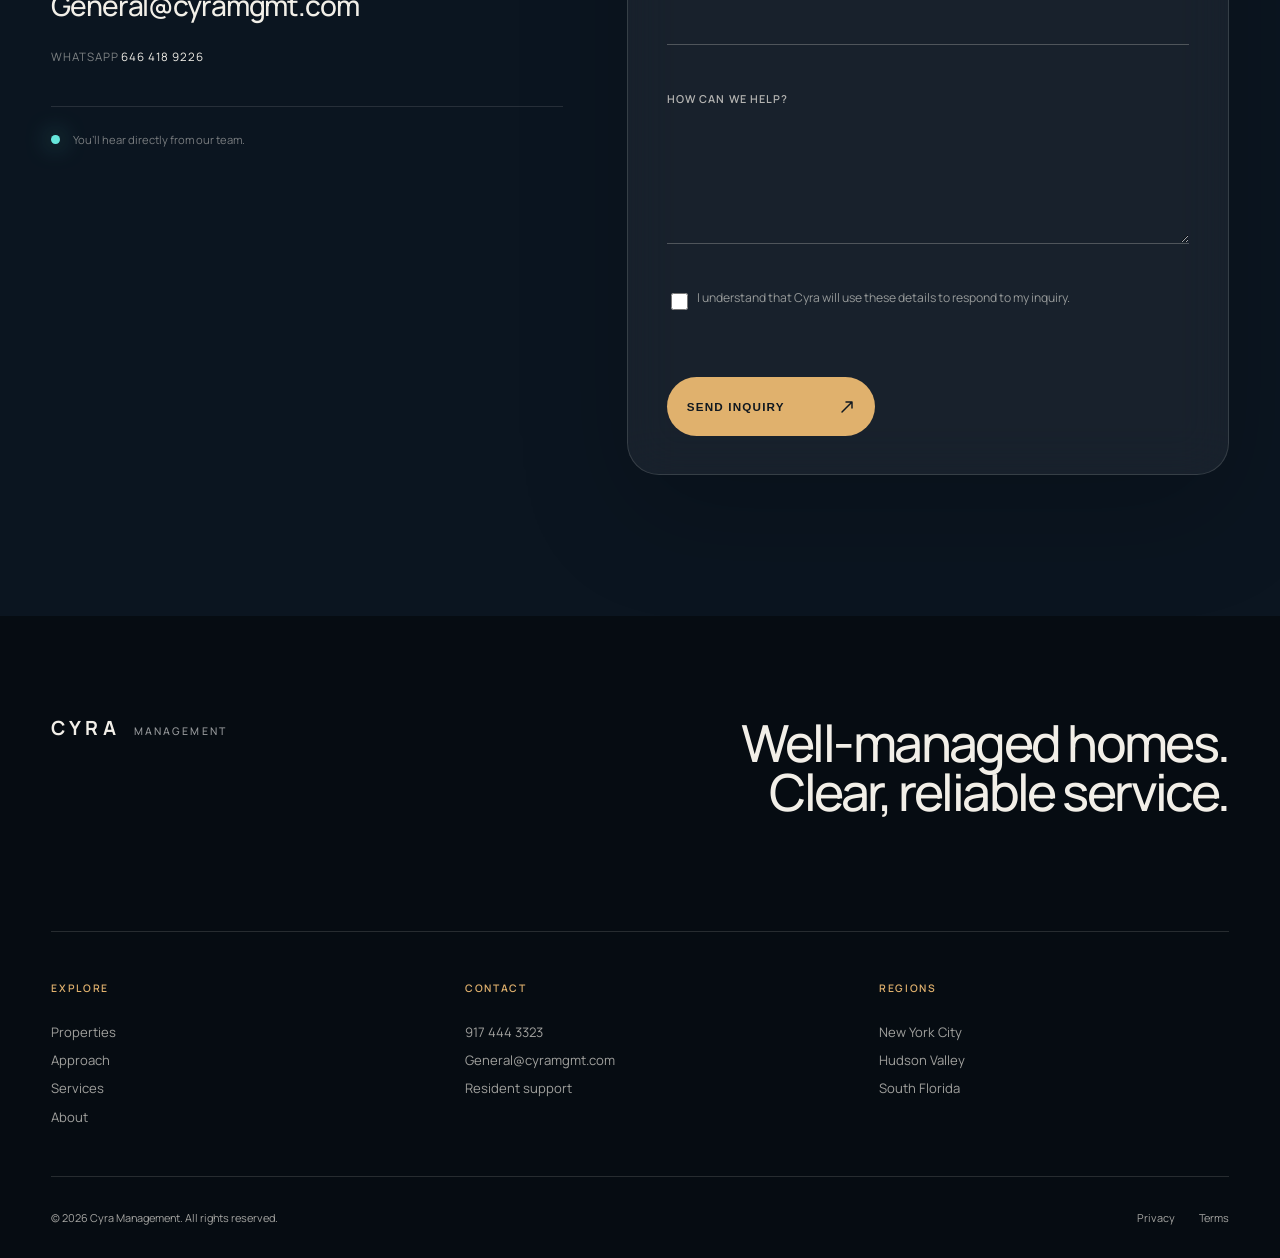
==== commit 5a20e2e2: "Implement enhanced Approach visual mosaic" ====
--- a/index.html
+++ b/index.html
@@ -46,7 +46,7 @@
         }
       })();
     </script>
-    <link rel="stylesheet" href="./assets/css/styles.css?v=20261001-18">
+    <link rel="stylesheet" href="./assets/css/styles.css?v=20261001-19">
   </head>
   <body>
     <div class="site-intro" data-site-intro aria-hidden="true">
@@ -401,31 +401,121 @@
       <section class="approach section" id="approach" aria-labelledby="approach-title">
         <div class="section-label reveal"><span>03</span><p>Our approach</p></div>
         <div class="approach__intro reveal">
-          <h2 class="display-heading" id="approach-title">Reliable management.<br><em>Clear accountability.</em></h2>
-          <p>We stay close to the work so questions get answered, decisions get made, and residents know who to contact.</p>
-        </div>
-        <ol class="principles">
-          <li class="reveal">
-            <span>01</span>
-            <h3>Direct and available</h3>
-            <p>We stay involved and keep communication straightforward with residents, owners, boards, and vendors.</p>
-          </li>
-          <li class="reveal">
-            <span>02</span>
-            <h3>Quick to respond</h3>
-            <p>Maintenance requests are reviewed promptly, coordinated carefully, and followed through to completion.</p>
-          </li>
-          <li class="reveal">
-            <span>03</span>
-            <h3>Well maintained</h3>
-            <p>We pay attention to building systems, security, common areas, and the everyday details that keep a property running well.</p>
-          </li>
-          <li class="reveal">
-            <span>04</span>
-            <h3>Built for the long term</h3>
-            <p>Daily decisions are made with resident experience, property condition, and long-term value in mind.</p>
-          </li>
-        </ol>
+          <h2 class="display-heading" id="approach-title">Reliable management.<br><em>Made visible.</em></h2>
+          <p>Four connected practices show how day-to-day attention becomes a better resident experience and stronger long-term property performance.</p>
+        </div>
+        <div class="approach-mosaic" aria-label="How Cyra manages properties">
+          <article class="approach-story approach-story--direct reveal" tabindex="0" aria-labelledby="approach-direct-title">
+            <header class="approach-story__header">
+              <span class="approach-story__number">01</span>
+              <div>
+                <p>One clear point of contact</p>
+                <h3 id="approach-direct-title">Direct and available</h3>
+              </div>
+            </header>
+            <div class="approach-network" aria-hidden="true">
+              <svg viewBox="0 0 520 350" preserveAspectRatio="none">
+                <path d="M260 175 C205 175 175 90 70 90" />
+                <path d="M260 175 C315 175 345 92 450 92" />
+                <path d="M260 175 C205 175 172 270 70 270" />
+                <path d="M260 175 C315 175 350 270 450 270" />
+              </svg>
+              <span class="approach-network__node approach-network__node--resident"><i></i><b>Resident</b></span>
+              <span class="approach-network__node approach-network__node--owner"><i></i><b>Owner</b></span>
+              <span class="approach-network__node approach-network__node--vendor"><i></i><b>Vendor</b></span>
+              <span class="approach-network__node approach-network__node--board"><i></i><b>Board</b></span>
+              <span class="approach-network__hub"><b>CYRA</b><small>Care desk</small></span>
+            </div>
+            <footer class="approach-story__footer">
+              <span><i></i> Open channel</span>
+              <p>Residents, owners, boards, and vendors share one clear line to the people managing the property.</p>
+            </footer>
+          </article>
+
+          <article class="approach-story approach-story--response reveal" tabindex="0" aria-labelledby="approach-response-title">
+            <header class="approach-story__header">
+              <span class="approach-story__number">02</span>
+              <div>
+                <p>Every request has a next step</p>
+                <h3 id="approach-response-title">Quick to respond</h3>
+              </div>
+            </header>
+            <div class="approach-response" aria-hidden="true">
+              <div class="approach-response__ticket">
+                <span><i></i> Request received</span>
+                <strong>Maintenance · Unit 6B</strong>
+                <small>Priority reviewed</small>
+              </div>
+              <ol class="approach-response__route">
+                <li class="is-complete"><i></i><span>Received<small>09:14</small></span></li>
+                <li class="is-current"><i></i><span>Assigned<small>09:18</small></span></li>
+                <li><i></i><span>Resolved<small>Follow-through</small></span></li>
+              </ol>
+              <span class="approach-response__pulse"></span>
+            </div>
+            <footer class="approach-story__footer">
+              <span><i></i> In progress</span>
+              <p>Requests move from intake to the right person quickly, with clear ownership through resolution.</p>
+            </footer>
+          </article>
+
+          <article class="approach-story approach-story--maintained reveal" tabindex="0" aria-labelledby="approach-maintained-title">
+            <header class="approach-story__header">
+              <span class="approach-story__number">03</span>
+              <div>
+                <p>The whole property stays in view</p>
+                <h3 id="approach-maintained-title">Well maintained</h3>
+              </div>
+            </header>
+            <div class="approach-property" aria-hidden="true">
+              <div class="approach-property__building">
+                <span class="approach-property__roof"></span>
+                <div class="approach-property__floors">
+                  <span><i></i><i></i><i></i></span>
+                  <span><i></i><i></i><i></i></span>
+                  <span><i></i><i></i><i></i></span>
+                  <span><i></i><i></i><i></i></span>
+                </div>
+                <span class="approach-property__scan"></span>
+              </div>
+              <ul class="approach-property__status">
+                <li><i></i><span>Systems<small>Checked</small></span></li>
+                <li><i></i><span>Security<small>Visible</small></span></li>
+                <li><i></i><span>Common areas<small>In care</small></span></li>
+              </ul>
+            </div>
+            <footer class="approach-story__footer">
+              <span><i></i> Property clear</span>
+              <p>Building systems, security, common areas, and everyday conditions stay visible—not just urgent problems.</p>
+            </footer>
+          </article>
+
+          <article class="approach-story approach-story--longterm reveal" tabindex="0" aria-labelledby="approach-longterm-title">
+            <header class="approach-story__header">
+              <span class="approach-story__number">04</span>
+              <div>
+                <p>Daily care compounds</p>
+                <h3 id="approach-longterm-title">Built for the long term</h3>
+              </div>
+            </header>
+            <div class="approach-value" aria-hidden="true">
+              <div class="approach-value__core">
+                <svg viewBox="0 0 54 54"><path d="M11 25 27 12l16 13v19H31V31h-8v13H11z"/></svg>
+                <span>Today</span>
+              </div>
+              <span class="approach-value__ring approach-value__ring--one"><b>Resident experience</b><i></i></span>
+              <span class="approach-value__ring approach-value__ring--two"><b>Property condition</b><i></i></span>
+              <span class="approach-value__ring approach-value__ring--three"><b>Long-term value</b><i></i></span>
+              <div class="approach-value__horizon">
+                <span>Now</span><i></i><span>Protected</span><i></i><span>Prepared</span>
+              </div>
+            </div>
+            <footer class="approach-story__footer">
+              <span><i></i> Value in view</span>
+              <p>Consistent attention protects the resident experience, the property’s condition, and its value over time.</p>
+            </footer>
+          </article>
+        </div>
       </section>
 
       <section class="services section" id="services" aria-labelledby="services-title">
@@ -639,6 +729,6 @@
     </script>
     <script src="./assets/js/config.js?v=20260930-2"></script>
     <script src="./assets/js/data.js?v=20260930-1"></script>
-    <script src="./assets/js/main.js?v=20261001-18"></script>
+    <script src="./assets/js/main.js?v=20261001-19"></script>
   </body>
 </html>
--- a/assets/css/styles.css
+++ b/assets/css/styles.css
@@ -1207,23 +1207,108 @@
 .approach .display-heading em { color: #7655df; }
 .approach__intro { grid-template-columns: 1.3fr .45fr; margin-bottom: clamp(4rem,7vw,7rem); }
 .approach__intro p { color: #4f5261; }
-.principles { display: grid; grid-template-columns: repeat(2,minmax(0,1fr)); gap: 1rem; border: 0; }
-.principles li { --flow-a: rgba(255,158,116,.62); --flow-b: rgba(164,139,255,.56); --flow-c: rgba(102,230,219,.32); --card-base: linear-gradient(145deg,rgba(255,245,237,.72),rgba(240,231,255,.7)); position: relative; isolation: isolate; display: grid; grid-template-columns: auto 1fr; grid-template-rows: auto 1fr; gap: 2rem 1.5rem; min-height: 21rem; padding: clamp(2rem,3.4vw,3.6rem); overflow: hidden; border: 1px solid rgba(7,16,24,.08); border-radius: 2rem; background: var(--card-base); box-shadow: 0 2rem 5rem rgba(40,30,80,.05); transition: transform .45s var(--ease), box-shadow .35s ease; }
-.principles li::before { content: ""; position: absolute; z-index: -2; inset: -42%; background: radial-gradient(circle at 28% 32%,var(--flow-a),transparent 30%),radial-gradient(circle at 73% 31%,var(--flow-b),transparent 32%),radial-gradient(circle at 54% 76%,var(--flow-c),transparent 34%); filter: blur(17px); opacity: .82; transform: translate3d(-3%,-2%,0) rotate(-8deg) scale(1.08); animation: principle-flow 15s ease-in-out infinite alternate; }
-.approach:not(.is-motion-live) .principles li::before, .promise:not(.is-motion-live) .promise__halo i, .contact:not(.is-motion-live) .contact-pulse span { animation-play-state: paused; }
-.principles li::after { content: ""; position: absolute; z-index: -1; right: -4rem; bottom: -6rem; width: 13rem; aspect-ratio: 1; border: 1px solid rgba(118,85,223,.16); border-radius: 50%; box-shadow: -8rem -7rem 0 3rem rgba(255,255,255,.12),0 0 4rem rgba(164,139,255,.09); transition: transform .6s var(--ease); }
-.principles li > * { position: relative; z-index: 1; }
-.principles li:nth-child(2) { --flow-a: rgba(102,230,219,.54); --flow-b: rgba(122,165,255,.56); --flow-c: rgba(198,173,255,.5); --card-base: linear-gradient(150deg,rgba(232,255,252,.72),rgba(232,238,255,.72)); }
-.principles li:nth-child(3) { --flow-a: rgba(255,190,122,.6); --flow-b: rgba(255,137,107,.5); --flow-c: rgba(222,184,255,.42); --card-base: linear-gradient(145deg,rgba(255,246,221,.72),rgba(255,229,226,.7)); }
-.principles li:nth-child(4) { --flow-a: rgba(192,148,255,.58); --flow-b: rgba(255,159,194,.5); --flow-c: rgba(117,225,219,.4); --card-base: linear-gradient(150deg,rgba(244,231,255,.74),rgba(255,232,245,.68)); }
-.principles li:nth-child(2)::before { animation-duration: 18s; animation-direction: alternate-reverse; }
-.principles li:nth-child(3)::before { animation-duration: 13s; transform: translate3d(4%,-4%,0) rotate(12deg) scale(1.05); }
-.principles li:nth-child(4)::before { animation-duration: 20s; animation-direction: alternate-reverse; }
-.principles li:hover { box-shadow: 0 2.5rem 6rem rgba(40,30,80,.1); transform: translateY(-.5rem); }
-.principles li:hover::after { transform: scale(1.2) translate(-1rem,-1rem); }
-.principles li > span { display: grid; width: 2.4rem; aspect-ratio: 1; place-items: center; color: #7655df; border: 1px solid rgba(118,85,223,.28); border-radius: 50%; }
-.principles h3 { align-self: center; font-family: var(--sans); font-size: clamp(1.7rem,2.5vw,2.7rem); font-weight: 500; letter-spacing: -.05em; }
-.principles p { grid-column: 2; align-self: end; color: #595b67; }
+.approach-mosaic { position: relative; display: grid; grid-template-columns: 1.12fr .72fr .72fr; grid-template-rows: 27rem 24rem; gap: 1rem; }
+.approach-mosaic::before { content: ""; position: absolute; z-index: 0; top: 50%; right: 11%; left: 23%; height: 1px; background: linear-gradient(90deg,rgba(255,158,116,.3),rgba(164,139,255,.55),rgba(102,230,219,.32)); box-shadow: 0 0 1.5rem rgba(164,139,255,.28); pointer-events: none; }
+.approach-story { --story-accent: 118,85,223; position: relative; z-index: 1; isolation: isolate; min-width: 0; padding: clamp(1.5rem,2.5vw,2.5rem); display: grid; grid-template-rows: auto minmax(0,1fr) auto; overflow: hidden; background: rgba(249,247,242,.78); border: 1px solid rgba(7,16,24,.1); border-radius: 2.25rem; box-shadow: 0 2rem 5rem rgba(40,30,80,.055); outline: 0; transition: transform .55s var(--ease),box-shadow .45s ease,border-color .45s ease; }
+.approach-story::before { content: ""; position: absolute; z-index: -1; inset: -45%; background: radial-gradient(circle at 50% 50%,rgba(var(--story-accent),.2),transparent 36%); opacity: .48; transform: translate3d(-10%,-5%,0); transition: opacity .5s ease,transform 1s var(--ease); pointer-events: none; }
+.approach-story:hover,.approach-story:focus-visible { border-color: rgba(var(--story-accent),.35); box-shadow: 0 2.8rem 6rem rgba(40,30,80,.11); transform: translateY(-.45rem); }
+.approach-story:hover::before,.approach-story:focus-visible::before { opacity: .9; transform: translate3d(8%,7%,0) scale(1.06); }
+.approach-story--direct { grid-column: 1; grid-row: 1 / 3; --story-accent: 164,139,255; background: linear-gradient(145deg,rgba(252,248,243,.92),rgba(237,233,255,.84)); }
+.approach-story--response { grid-column: 2; grid-row: 1; --story-accent: 102,230,219; background: linear-gradient(145deg,rgba(238,255,252,.85),rgba(234,238,255,.82)); }
+.approach-story--maintained { grid-column: 3; grid-row: 1; --story-accent: 255,158,116; background: linear-gradient(145deg,rgba(255,247,235,.88),rgba(255,232,230,.8)); }
+.approach-story--longterm { grid-column: 2 / 4; grid-row: 2; --story-accent: 164,139,255; background: linear-gradient(120deg,rgba(244,235,255,.88),rgba(239,246,255,.82) 52%,rgba(235,255,252,.8)); }
+.approach-story--response,.approach-story--maintained { padding: clamp(1.5rem,2vw,2rem); }
+.approach-story__header { position: relative; z-index: 3; display: flex; gap: 1rem; align-items: flex-start; }
+.approach-story__number { display: grid; width: 2.45rem; aspect-ratio: 1; flex: 0 0 auto; place-items: center; color: rgb(var(--story-accent)); border: 1px solid rgba(var(--story-accent),.34); border-radius: 50%; font-size: .6rem; font-weight: 650; letter-spacing: .06em; }
+.approach-story__header div { min-width: 0; }
+.approach-story__header p { margin: .1rem 0 .55rem; color: #6a6b77; font-size: .59rem; font-weight: 650; letter-spacing: .15em; line-height: 1.3; text-transform: uppercase; }
+.approach-story__header h3 { margin: 0; font-size: clamp(1.3rem,2vw,2rem); font-weight: 520; letter-spacing: -.045em; line-height: 1; }
+.approach-story__footer { position: relative; z-index: 3; display: grid; grid-template-columns: auto minmax(0,1fr); gap: 1rem 1.5rem; align-items: start; padding-top: 1.2rem; border-top: 1px solid rgba(7,16,24,.11); }
+.approach-story__footer > span { display: inline-flex; gap: .45rem; align-items: center; color: #545967; font-size: .54rem; font-weight: 650; letter-spacing: .13em; text-transform: uppercase; white-space: nowrap; }
+.approach-story__footer > span i { width: .42rem; aspect-ratio: 1; background: rgb(var(--story-accent)); border-radius: 50%; box-shadow: 0 0 .75rem rgba(var(--story-accent),.65); }
+.approach-story__footer p { margin: 0; color: #595d67; font-size: clamp(.7rem,.85vw,.83rem); line-height: 1.55; }
+.approach-story--response .approach-story__footer,.approach-story--maintained .approach-story__footer { grid-template-columns: 1fr; gap: .6rem; }
+
+.approach-network { position: relative; width: min(100%,34rem); min-height: 25rem; margin: 1.25rem auto; }
+.approach-network svg { position: absolute; inset: 0; width: 100%; height: 100%; overflow: visible; }
+.approach-network svg path { fill: none; stroke: rgba(106,83,190,.25); stroke-width: 1.2; stroke-linecap: round; stroke-dasharray: 2 8; vector-effect: non-scaling-stroke; }
+.approach-network__hub,.approach-network__node { position: absolute; display: grid; place-items: center; border-radius: 50%; transform: translate(-50%,-50%); }
+.approach-network__hub { z-index: 2; top: 50%; left: 50%; width: 8.2rem; aspect-ratio: 1; color: var(--ivory); background: radial-gradient(circle at 35% 30%,#243044,#071018 72%); border: 1px solid rgba(255,255,255,.15); box-shadow: 0 0 0 1rem rgba(164,139,255,.09),0 1.8rem 4rem rgba(7,16,24,.19); }
+.approach-network__hub::before,.approach-network__hub::after { content: ""; position: absolute; border: 1px solid rgba(164,139,255,.26); border-radius: inherit; }
+.approach-network__hub::before { inset: -.6rem; }
+.approach-network__hub::after { inset: -1.35rem; border-style: dashed; }
+.approach-network__hub b { margin-bottom: -2.1rem; font-size: .87rem; letter-spacing: .25em; }
+.approach-network__hub small { margin-top: -1.7rem; color: rgba(242,239,232,.5); font-size: .48rem; letter-spacing: .15em; text-transform: uppercase; }
+.approach-network__node { z-index: 2; width: 5.1rem; aspect-ratio: 1; color: #484d5a; background: rgba(250,248,244,.92); border: 1px solid rgba(7,16,24,.17); box-shadow: 0 .8rem 2rem rgba(47,36,83,.08); }
+.approach-network__node i { position: relative; width: 1rem; height: 1rem; margin-top: .45rem; border: 1px solid rgb(var(--story-accent)); border-radius: 50%; }
+.approach-network__node i::after { content: ""; position: absolute; top: 1.2rem; left: 50%; width: 1.7rem; height: 1rem; border: 1px solid rgb(var(--story-accent)); border-bottom: 0; border-radius: 1rem 1rem 0 0; transform: translateX(-50%); }
+.approach-network__node b { align-self: end; margin-bottom: .55rem; font-size: .48rem; font-weight: 650; letter-spacing: .1em; text-transform: uppercase; }
+.approach-network__node--resident { top: 25.7%; left: 13.5%; }
+.approach-network__node--owner { top: 26.3%; left: 86.5%; }
+.approach-network__node--vendor { top: 77%; left: 13.5%; }
+.approach-network__node--board { top: 77%; left: 86.5%; }
+.approach.is-motion-live .approach-network svg path { animation: approach-network-flow 3.2s linear infinite; }
+.approach.is-motion-live .approach-network svg path:nth-child(2) { animation-delay: -.8s; }
+.approach.is-motion-live .approach-network svg path:nth-child(3) { animation-delay: -1.6s; }
+.approach.is-motion-live .approach-network svg path:nth-child(4) { animation-delay: -2.4s; }
+.approach.is-motion-live .approach-network__hub::after { animation: approach-hub-turn 22s linear infinite; }
+
+.approach-response { position: relative; min-height: 10.9rem; margin: 1rem 0 .7rem; }
+.approach-response__ticket { position: absolute; top: 5%; right: 4%; left: 4%; padding: 1rem; color: var(--ivory); background: rgba(7,16,24,.9); border: 1px solid rgba(255,255,255,.12); border-radius: 1rem; box-shadow: 0 1rem 2.3rem rgba(7,16,24,.16); }
+.approach-response__ticket > span { display: flex; gap: .45rem; align-items: center; margin-bottom: .6rem; color: rgba(242,239,232,.51); font-size: .47rem; letter-spacing: .14em; text-transform: uppercase; }
+.approach-response__ticket > span i { width: .4rem; aspect-ratio: 1; background: var(--aqua); border-radius: 50%; box-shadow: 0 0 .7rem rgba(102,230,219,.7); }
+.approach-response__ticket strong { display: block; margin-bottom: .25rem; font-size: .78rem; font-weight: 560; }
+.approach-response__ticket small { color: rgba(242,239,232,.43); font-size: .56rem; }
+.approach-response__route { position: absolute; right: 0; bottom: 0; left: 0; display: grid; grid-template-columns: repeat(3,1fr); margin: 0; padding: 0; list-style: none; }
+.approach-response__route::before { content: ""; position: absolute; top: .4rem; right: 12%; left: 12%; height: 1px; background: rgba(7,16,24,.17); }
+.approach-response__route li { position: relative; z-index: 1; display: grid; justify-items: center; gap: .38rem; color: #777b84; font-size: .48rem; text-align: center; }
+.approach-response__route li > i { width: .8rem; aspect-ratio: 1; background: #f4f1eb; border: 1px solid rgba(7,16,24,.23); border-radius: 50%; }
+.approach-response__route li.is-complete > i { background: var(--aqua); border-color: #53cfc4; box-shadow: 0 0 0 .3rem rgba(102,230,219,.12); }
+.approach-response__route li.is-current > i { background: var(--electric); border-color: #8065df; box-shadow: 0 0 0 .3rem rgba(164,139,255,.13); }
+.approach-response__route span { display: grid; gap: .12rem; }
+.approach-response__route small { color: #9a9ca2; font-size: .42rem; }
+.approach-response__pulse { position: absolute; z-index: 2; bottom: 3.47rem; left: 12%; width: .55rem; aspect-ratio: 1; background: #fff; border: 2px solid var(--electric); border-radius: 50%; box-shadow: 0 0 1rem rgba(164,139,255,.8); opacity: 0; }
+.approach.is-motion-live .approach-response__pulse { animation: approach-response-route 4.8s ease-in-out infinite; }
+.approach-story--response:hover .approach-response__ticket,.approach-story--response:focus-visible .approach-response__ticket { transform: translateY(-.2rem); }
+.approach-response__ticket { transition: transform .5s var(--ease); }
+
+.approach-property { position: relative; min-height: 10.9rem; margin: 1rem 0 .7rem; display: grid; grid-template-columns: .9fr 1.1fr; gap: .75rem; align-items: center; }
+.approach-property__building { position: relative; width: 6.8rem; height: 8.9rem; justify-self: center; overflow: hidden; }
+.approach-property__roof { position: absolute; top: 0; left: 0; width: 100%; height: 1.8rem; border: 1px solid rgba(7,16,24,.34); border-bottom: 0; clip-path: polygon(50% 0,100% 100%,0 100%); }
+.approach-property__floors { position: absolute; inset: 1.8rem .25rem 0; padding: .65rem .6rem; display: grid; grid-template-rows: repeat(4,1fr); gap: .35rem; border: 1px solid rgba(7,16,24,.34); border-radius: 0 0 .55rem .55rem; }
+.approach-property__floors > span { display: grid; grid-template-columns: repeat(3,1fr); gap: .35rem; }
+.approach-property__floors i { background: rgba(255,158,116,.17); border: 1px solid rgba(216,117,82,.22); border-radius: .15rem; transition: background .4s ease,box-shadow .4s ease; }
+.approach-property__scan { position: absolute; z-index: 2; top: 23%; left: -.6rem; width: calc(100% + 1.2rem); height: 1px; background: var(--peach); box-shadow: 0 0 .85rem rgba(255,158,116,.9),0 .8rem 1.5rem rgba(255,158,116,.18); }
+.approach-property__status { margin: 0; padding: 0; display: grid; gap: .45rem; list-style: none; }
+.approach-property__status li { padding: .55rem .6rem; display: grid; grid-template-columns: auto 1fr; gap: .5rem; align-items: center; background: rgba(255,255,255,.38); border: 1px solid rgba(7,16,24,.09); border-radius: .65rem; }
+.approach-property__status li > i { width: .43rem; aspect-ratio: 1; background: var(--peach); border-radius: 50%; box-shadow: 0 0 .65rem rgba(255,158,116,.6); }
+.approach-property__status span { display: grid; color: #525761; font-size: .51rem; font-weight: 650; }
+.approach-property__status small { margin-top: .1rem; color: #97989e; font-size: .4rem; font-weight: 500; text-transform: uppercase; }
+.approach.is-motion-live .approach-property__scan { animation: approach-property-scan 4.8s var(--ease) infinite; }
+.approach.is-motion-live .approach-property__status li { animation: approach-status-confirm 4.8s ease-in-out infinite; }
+.approach.is-motion-live .approach-property__status li:nth-child(2) { animation-delay: 1.2s; }
+.approach.is-motion-live .approach-property__status li:nth-child(3) { animation-delay: 2.4s; }
+
+.approach-value { position: relative; min-height: 10.7rem; margin: .65rem 0 .55rem; overflow: hidden; }
+.approach-value__core { position: absolute; z-index: 3; top: 48%; left: 17%; width: 6rem; aspect-ratio: 1; display: grid; place-items: center; background: rgba(250,248,243,.92); border: 1px solid rgba(7,16,24,.16); border-radius: 50%; transform: translate(-50%,-50%); box-shadow: 0 1.4rem 3rem rgba(65,47,110,.12); }
+.approach-value__core svg { width: 2rem; fill: none; stroke: #7157d3; stroke-width: 1.7; stroke-linecap: round; stroke-linejoin: round; }
+.approach-value__core span { margin-top: -1.2rem; color: #73757e; font-size: .46rem; letter-spacing: .13em; text-transform: uppercase; }
+.approach-value__ring { position: absolute; z-index: 1; top: 48%; left: 17%; height: 5.5rem; border: 1px solid rgba(118,85,223,.17); border-left-color: transparent; border-radius: 0 999px 999px 0; transform: translateY(-50%); }
+.approach-value__ring b { position: absolute; top: 50%; right: -.1rem; padding: .35rem .65rem; color: #656876; background: rgba(248,246,242,.92); border: 1px solid rgba(7,16,24,.1); border-radius: 999px; font-size: .43rem; font-weight: 650; letter-spacing: .08em; text-transform: uppercase; transform: translate(50%,-50%); white-space: nowrap; }
+.approach-value__ring i { position: absolute; top: 50%; right: -.25rem; width: .5rem; aspect-ratio: 1; background: var(--electric); border-radius: 50%; box-shadow: 0 0 .9rem rgba(164,139,255,.72); transform: translateY(-50%); }
+.approach-value__ring--one { width: 29%; }
+.approach-value__ring--two { width: 50%; height: 8.3rem; }
+.approach-value__ring--three { width: 70%; height: 11rem; border-color: rgba(102,230,219,.2); border-left-color: transparent; }
+.approach-value__ring--one b,.approach-value__ring--one i { top: 18%; }
+.approach-value__ring--two b,.approach-value__ring--two i { top: 50%; }
+.approach-value__ring--three b,.approach-value__ring--three i { top: 80%; }
+.approach-value__ring--two i { background: #8796ef; animation-delay: -2s !important; }
+.approach-value__ring--three i { background: var(--aqua); box-shadow: 0 0 .9rem rgba(102,230,219,.7); animation-delay: -4s !important; }
+.approach-value__horizon { position: absolute; right: 3%; bottom: 0; left: 4%; display: grid; grid-template-columns: auto 1fr auto 1fr auto; gap: .55rem; align-items: center; color: #8b8d95; font-size: .42rem; letter-spacing: .1em; text-transform: uppercase; }
+.approach-value__horizon i { height: 1px; background: linear-gradient(90deg,rgba(118,85,223,.25),rgba(102,230,219,.45)); }
+.approach.is-motion-live .approach-value__ring i { animation: approach-value-breathe 4.4s ease-in-out infinite; }
+.approach-story--longterm:hover .approach-value__ring,.approach-story--longterm:focus-visible .approach-value__ring { border-color: rgba(118,85,223,.3); border-left-color: transparent; }
+.approach-value__ring { transition: border-color .5s ease; }
 
 .services { z-index: 2; margin-top: -4rem; overflow: hidden; background: #f5eee8; border-radius: 4rem 4rem 0 0; box-shadow: 0 -2rem 5rem rgba(63,48,98,.07); }
 .services::before { content: ""; position: absolute; inset: 0; opacity: .22; background-image: radial-gradient(circle at center, rgba(7,16,24,.28) 1px, transparent 1.5px); background-size: 28px 28px; mask-image: linear-gradient(90deg,transparent,#000 35%,transparent 92%); pointer-events: none; }
@@ -1419,6 +1504,28 @@
 @keyframes principle-flow {
   to { opacity: .92; transform: translate3d(8%,7%,0) rotate(10deg) scale(1.16); }
 }
+@keyframes approach-network-flow { to { stroke-dashoffset: -60; } }
+@keyframes approach-hub-turn { to { transform: rotate(1turn); } }
+@keyframes approach-response-route {
+  0%,8% { left: 12%; opacity: 0; }
+  16%,31% { left: 12%; opacity: 1; }
+  44%,60% { left: 50%; opacity: 1; }
+  74%,88% { left: 88%; opacity: 1; }
+  100% { left: 88%; opacity: 0; }
+}
+@keyframes approach-property-scan {
+  0%,12% { top: 23%; opacity: .3; }
+  52%,80% { top: 91%; opacity: 1; }
+  100% { top: 91%; opacity: 0; }
+}
+@keyframes approach-status-confirm {
+  0%,18%,100% { background: rgba(255,255,255,.38); transform: translateX(0); }
+  28%,52% { background: rgba(255,255,255,.72); transform: translateX(.15rem); }
+}
+@keyframes approach-value-breathe {
+  0%,100% { opacity: .55; transform: translateY(-50%) scale(.8); }
+  50% { opacity: 1; transform: translateY(-50%) scale(1.35); }
+}
 
 @media (max-width: 1020px) {
   .brand-intro__body { grid-template-columns: 5.5rem 1fr; }
@@ -1427,6 +1534,12 @@
   .residence-card { flex-basis: 68vw; }
   .residence-card:nth-child(3n+2) { flex-basis: 44vw; }
   .principles li { min-height: 19rem; }
+  .approach-mosaic { grid-template-columns: repeat(2,minmax(0,1fr)); grid-template-rows: 32rem 26rem 24rem; }
+  .approach-story--direct { grid-column: 1 / 3; grid-row: 1; }
+  .approach-story--response { grid-column: 1; grid-row: 2; }
+  .approach-story--maintained { grid-column: 2; grid-row: 2; }
+  .approach-story--longterm { grid-column: 1 / 3; grid-row: 3; }
+  .approach-network { min-height: 18rem; margin-block: .5rem; }
   .service-column { min-height: 36rem; }
   .contact__grid { grid-template-columns: 1fr; }
   .contact__intro { position: static; }
@@ -1486,6 +1599,33 @@
   .principles { grid-template-columns: 1fr; }
   .principles li { grid-template-columns: auto 1fr; min-height: 18rem; padding: 1.7rem; border-radius: 1.5rem; }
   .principles p { grid-column: 2; }
+  .approach-mosaic { display: flex; flex-direction: column; gap: .8rem; }
+  .approach-mosaic::before { display: none; }
+  .approach-story { min-height: 28rem; padding: 1.5rem; border-radius: 1.6rem; }
+  .approach-story--direct { min-height: 34rem; }
+  .approach-story--longterm { min-height: 30rem; }
+  .approach-story__header { gap: .8rem; }
+  .approach-story__number { width: 2.2rem; }
+  .approach-story__header p { margin-bottom: .4rem; font-size: .52rem; }
+  .approach-story__header h3 { font-size: 1.55rem; }
+  .approach-story__footer { grid-template-columns: 1fr; gap: .7rem; }
+  .approach-story__footer p { max-width: 31rem; font-size: .76rem; }
+  .approach-network { width: 100%; min-height: 18rem; margin: .5rem auto; }
+  .approach-network__hub { width: 6.4rem; }
+  .approach-network__node { width: 4.25rem; }
+  .approach-network__node b { font-size: .42rem; }
+  .approach-network__node--resident,.approach-network__node--vendor { left: 14%; }
+  .approach-network__node--owner,.approach-network__node--board { left: 86%; }
+  .approach-response,.approach-property { min-height: 13rem; }
+  .approach-response__ticket { top: 8%; right: 2%; left: 2%; }
+  .approach-property { grid-template-columns: 1fr 1fr; }
+  .approach-value { min-height: 14rem; }
+  .approach-value__core { left: 20%; }
+  .approach-value__ring { left: 20%; }
+  .approach-value__ring--one { width: 28%; }
+  .approach-value__ring--two { width: 49%; }
+  .approach-value__ring--three { width: 68%; }
+  .approach-value__ring b { font-size: .42rem; }
 
   .services { margin-top: -2rem; border-radius: 2rem 2rem 0 0; }
   .services__header { display: block; margin-bottom: 3.5rem; }
@@ -1531,12 +1671,26 @@
   .principles li { min-height: 17rem; grid-template-columns: 2.4rem 1fr; gap: 1.3rem 1rem; }
   .principles h3 { font-size: 1.75rem; }
   .principles p { font-size: .9rem; }
+  .approach-story { min-height: 29rem; padding: 1.25rem; }
+  .approach-story--direct { min-height: 33rem; }
+  .approach-network { min-height: 16.5rem; }
+  .approach-network__hub { width: 5.7rem; }
+  .approach-network__node { width: 3.65rem; }
+  .approach-network__node b { margin-bottom: .4rem; font-size: .36rem; }
+  .approach-network__node i { width: .8rem; height: .8rem; }
+  .approach-network__node i::after { top: 1rem; width: 1.35rem; height: .8rem; }
+  .approach-property { grid-template-columns: .85fr 1.15fr; gap: .4rem; }
+  .approach-property__building { width: 5.8rem; }
+  .approach-property__status li { padding: .5rem .4rem; }
+  .approach-value__core { left: 19%; width: 5.2rem; }
+  .approach-value__ring { left: 19%; }
+  .approach-value__ring b { padding-inline: .48rem; font-size: .38rem; }
   .contact-methods > a { font-size: 1.25rem; }
 }
 
 @media (prefers-reduced-motion: reduce) {
   .site-intro { display: none !important; }
-  .sunline, .promise__halo i, .contact-pulse span, .principles li::before, .care-constellation::before, .care-constellation__aurora i, .care-constellation__aurora span, .care-constellation__orb i, .signal-break__line, .signal-break__pulse, .signal-break__particles i, .section-label::after, .section-label span, .display-heading em, .signal-break__copy em, .residence-card__image-wrap::before, .service-column::before, .service-column::after, .about__image::after { animation: none !important; }
+  .sunline, .promise__halo i, .contact-pulse span, .principles li::before, .care-constellation::before, .care-constellation__aurora i, .care-constellation__aurora span, .care-constellation__orb i, .signal-break__line, .signal-break__pulse, .signal-break__particles i, .section-label::after, .section-label span, .display-heading em, .signal-break__copy em, .residence-card__image-wrap::before, .service-column::before, .service-column::after, .about__image::after, .approach-network svg path, .approach-network__hub::after, .approach-response__pulse, .approach-property__scan, .approach-property__status li, .approach-value__ring i { animation: none !important; }
   .signal-break__line { stroke-dashoffset: 0; }
   .signal-break__pulse { opacity: 0; }
   .promise > img { transform: scale(1.03); }
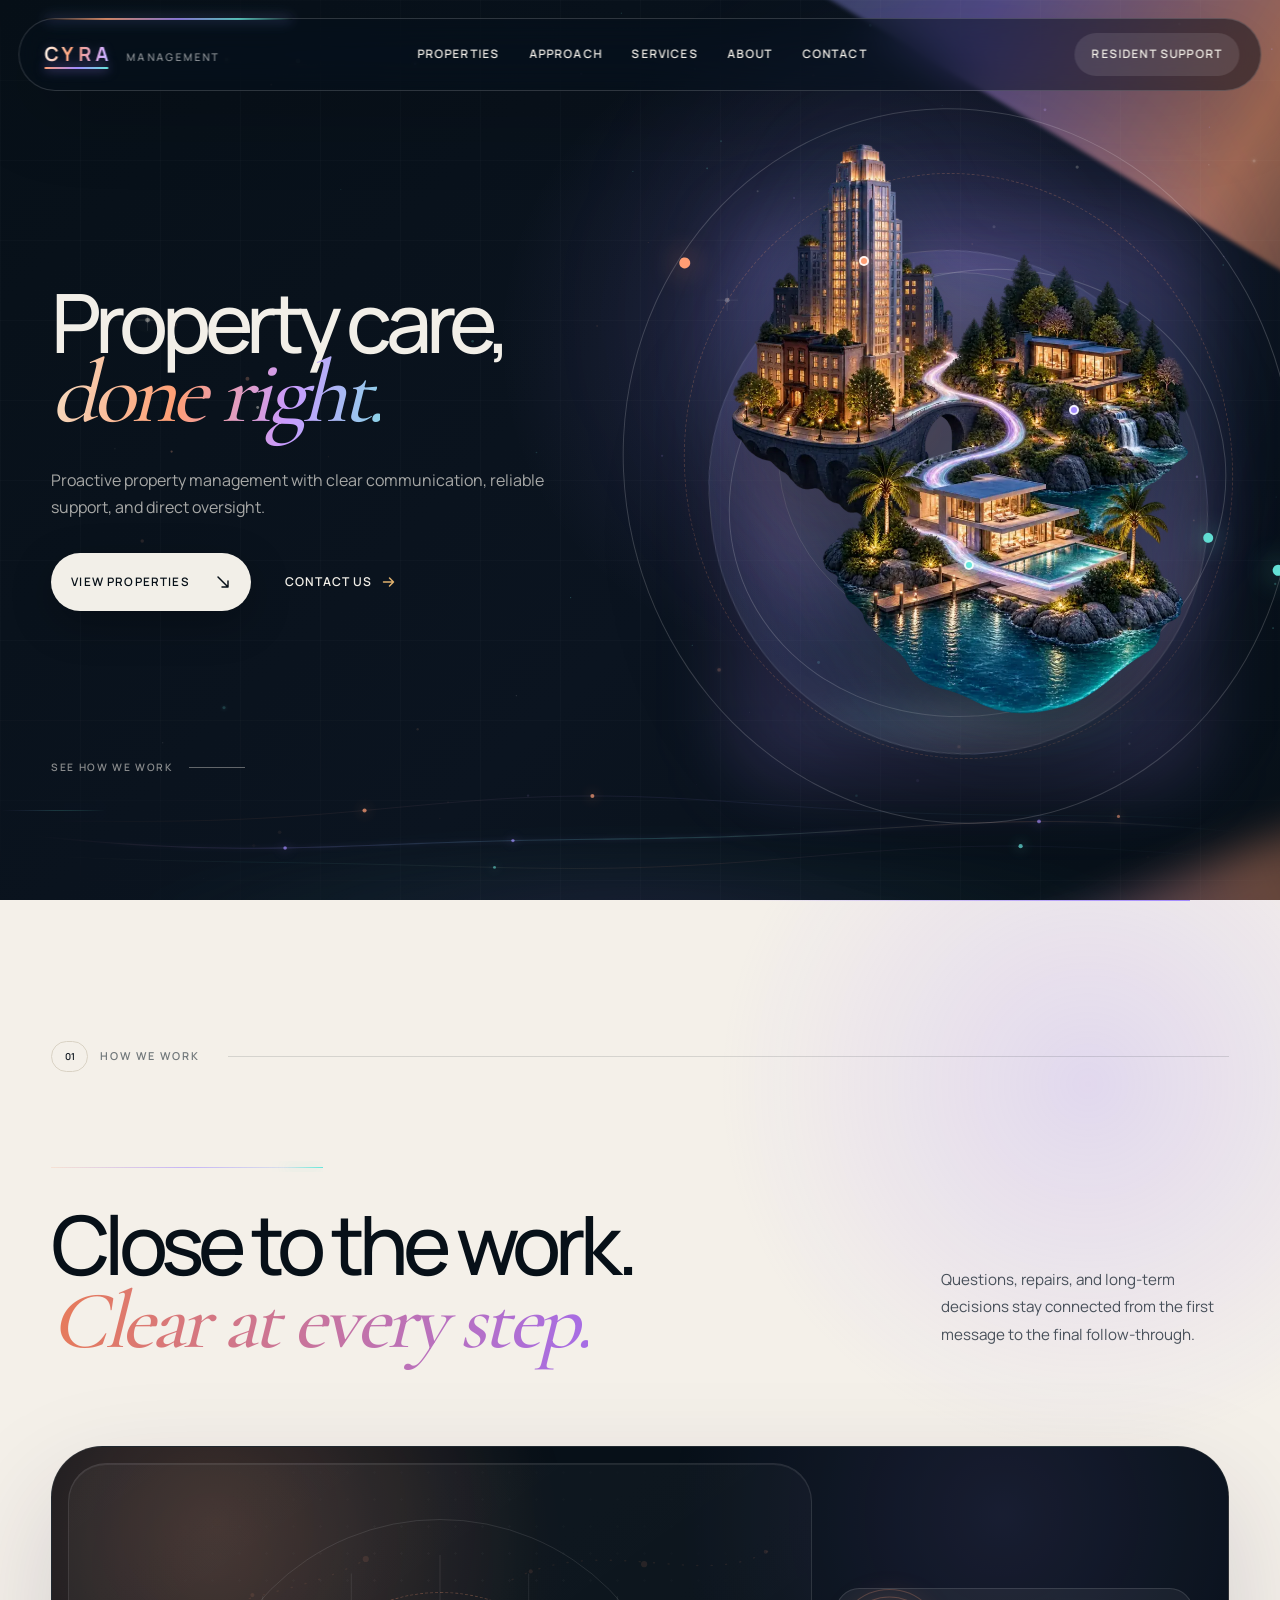
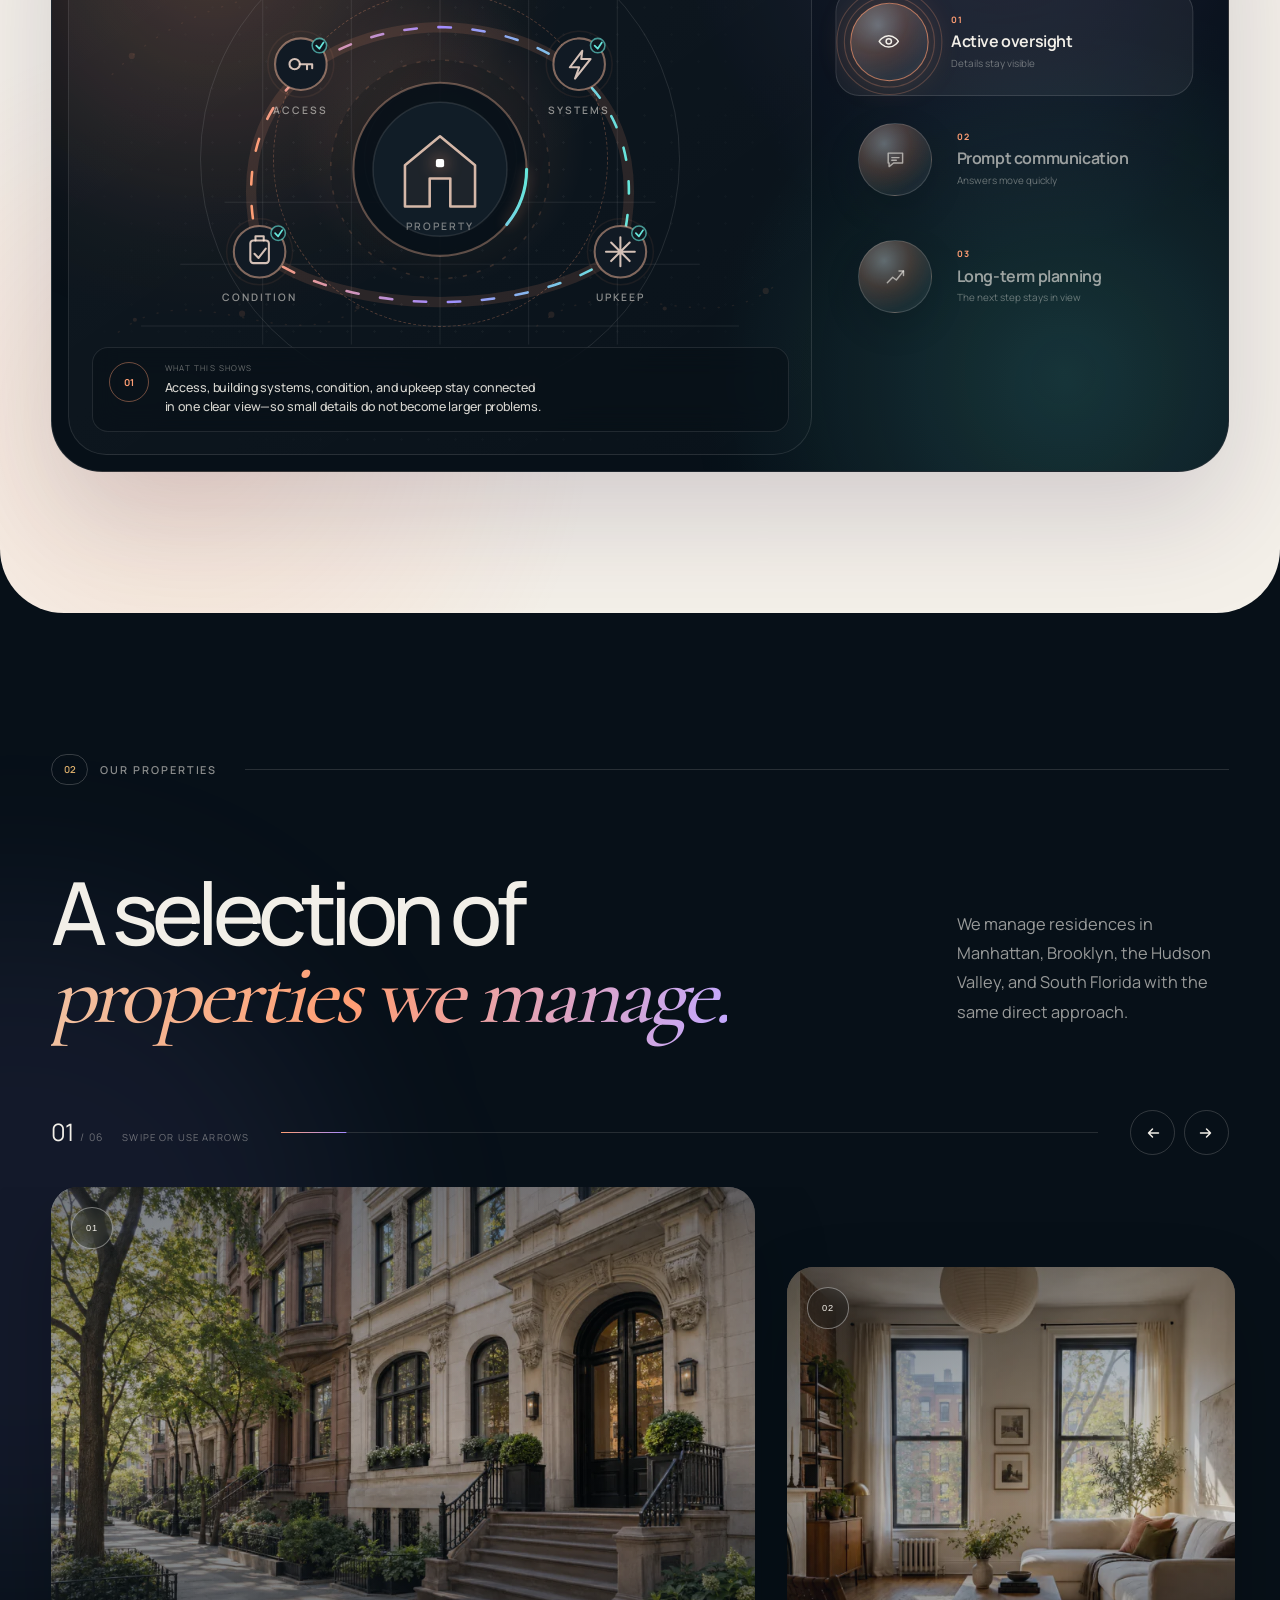
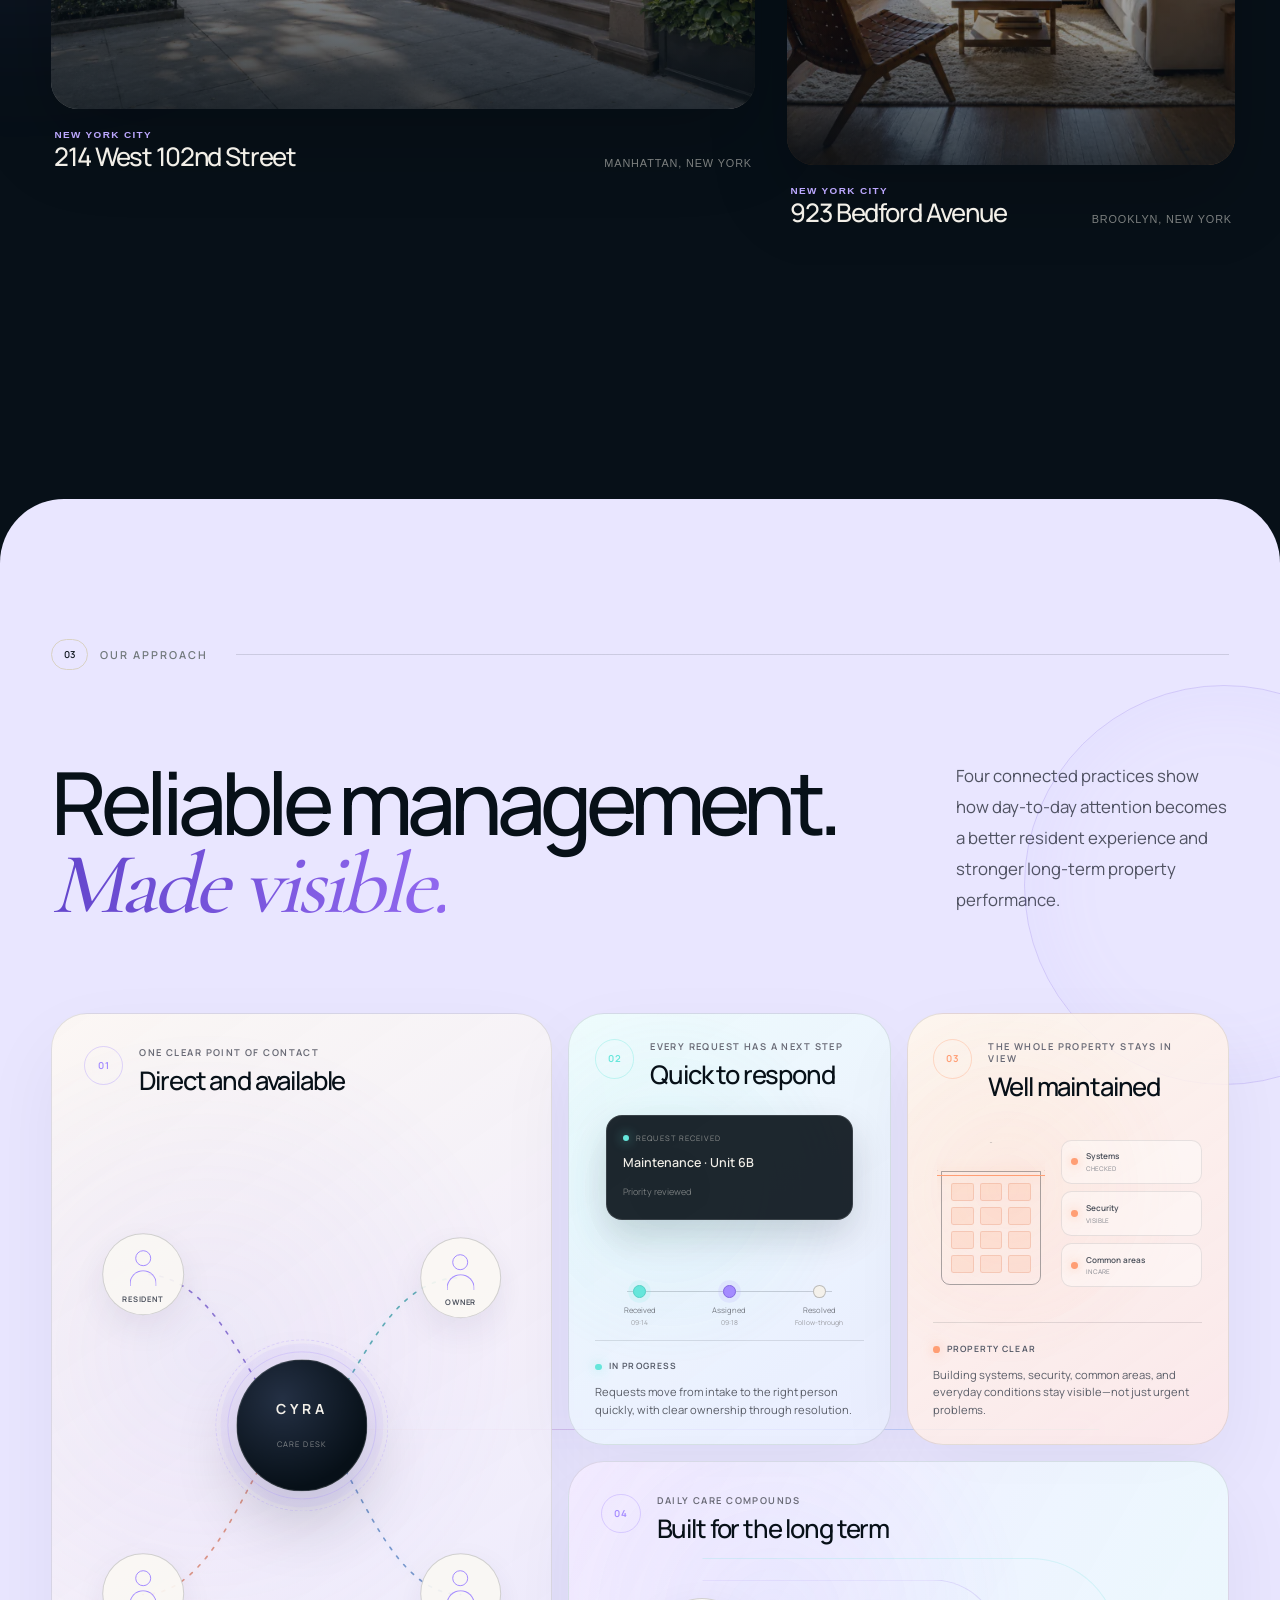
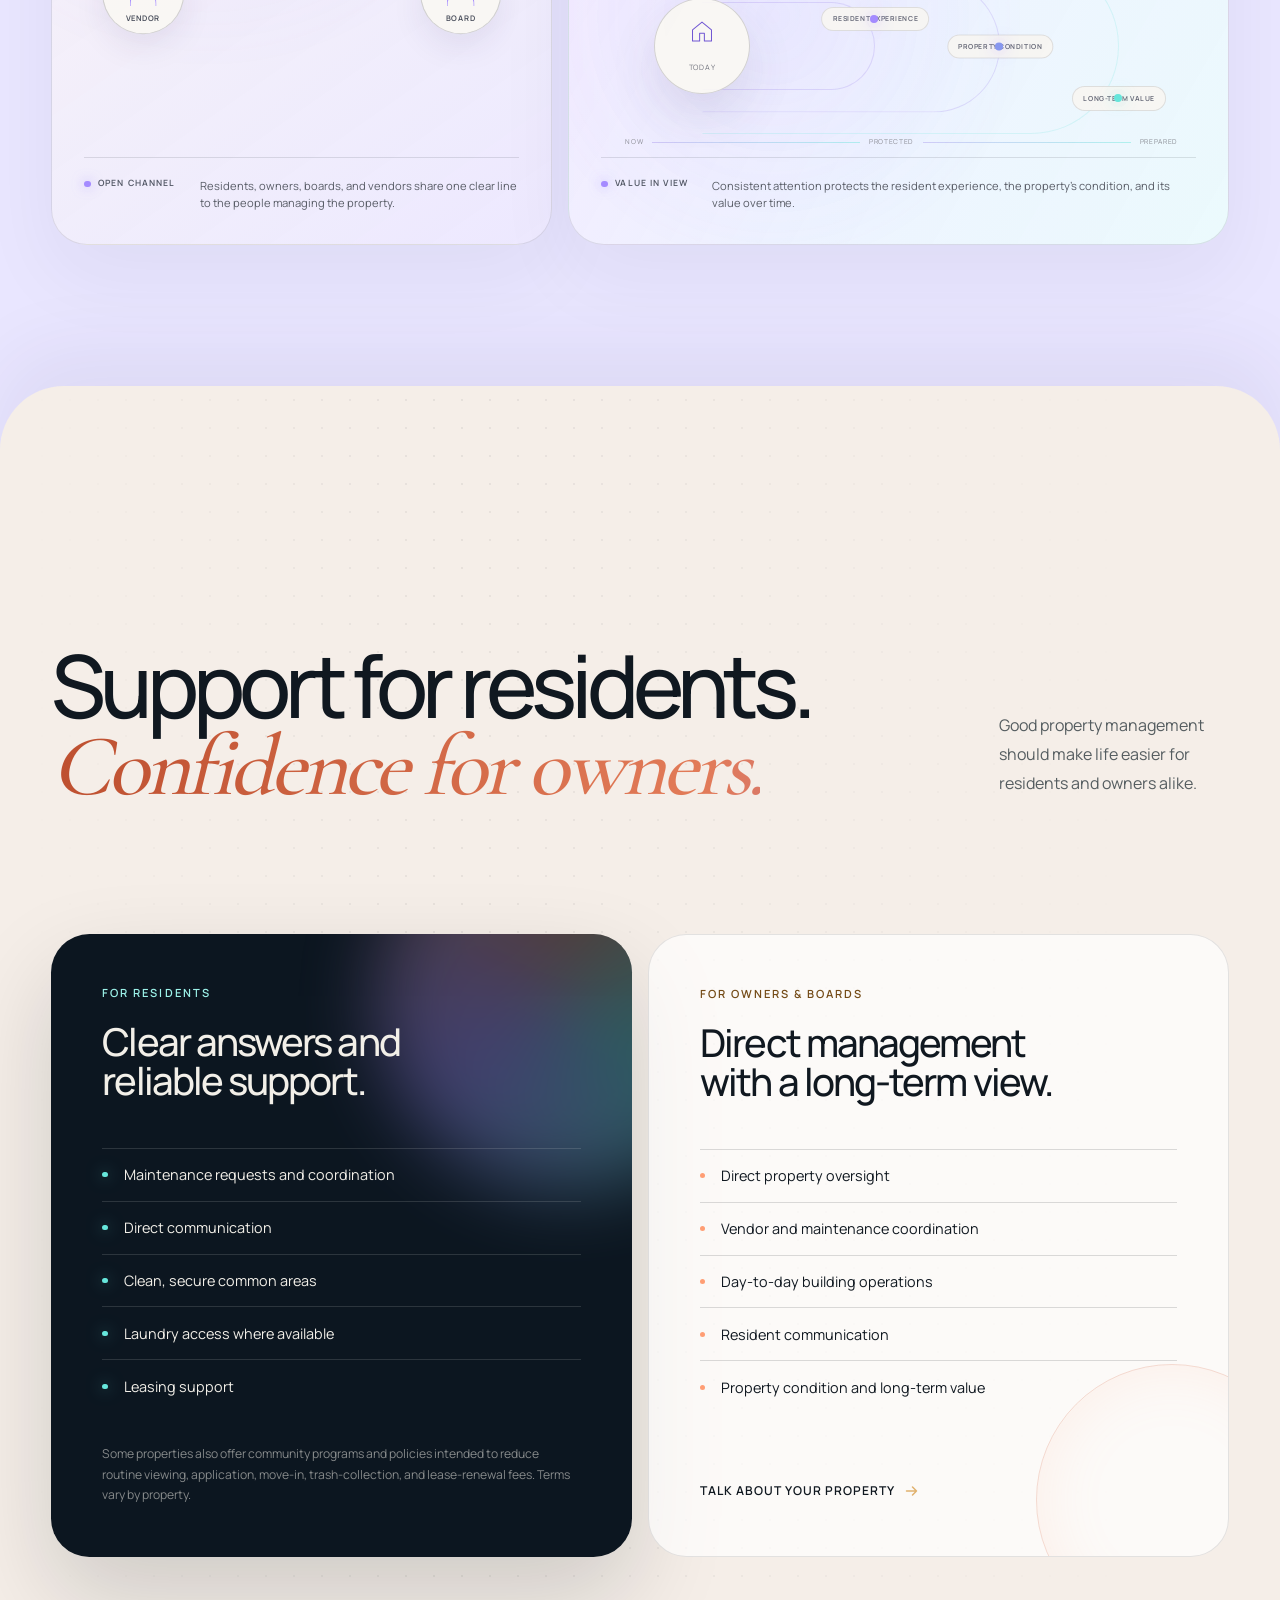
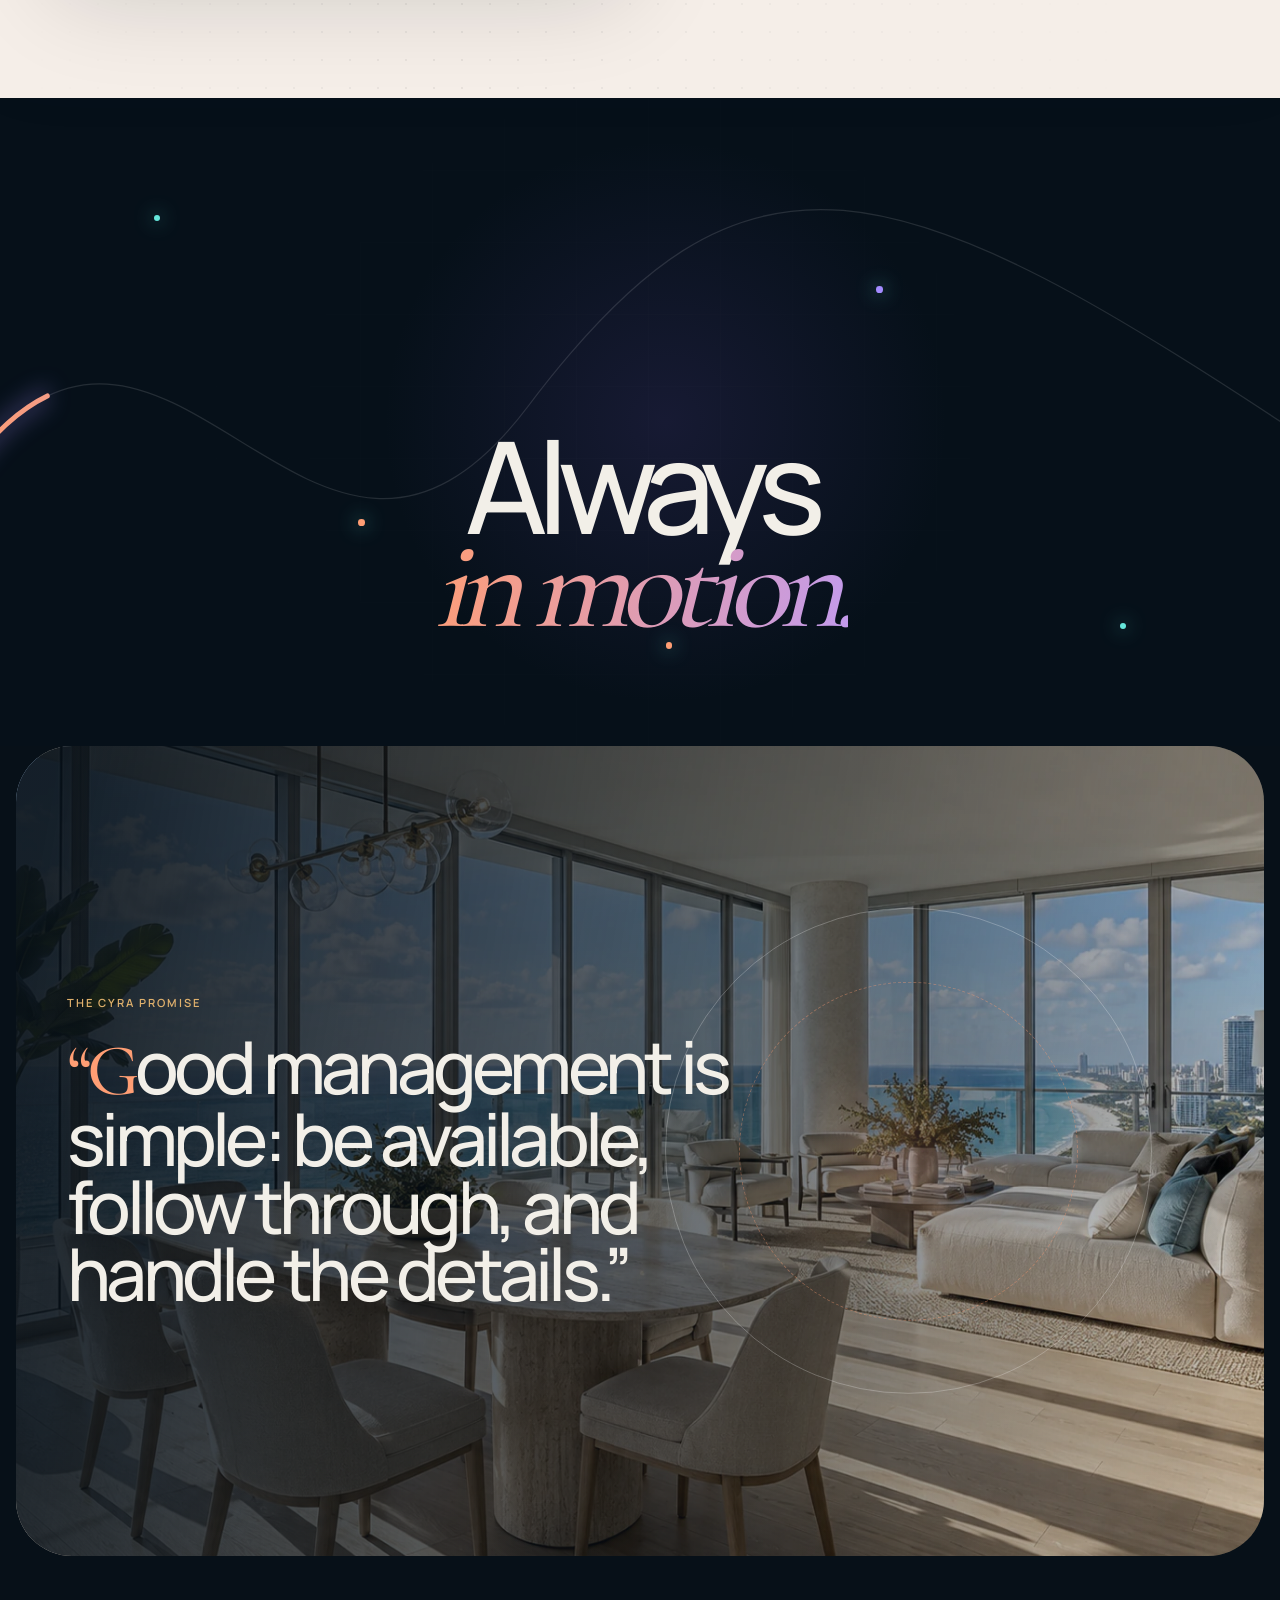
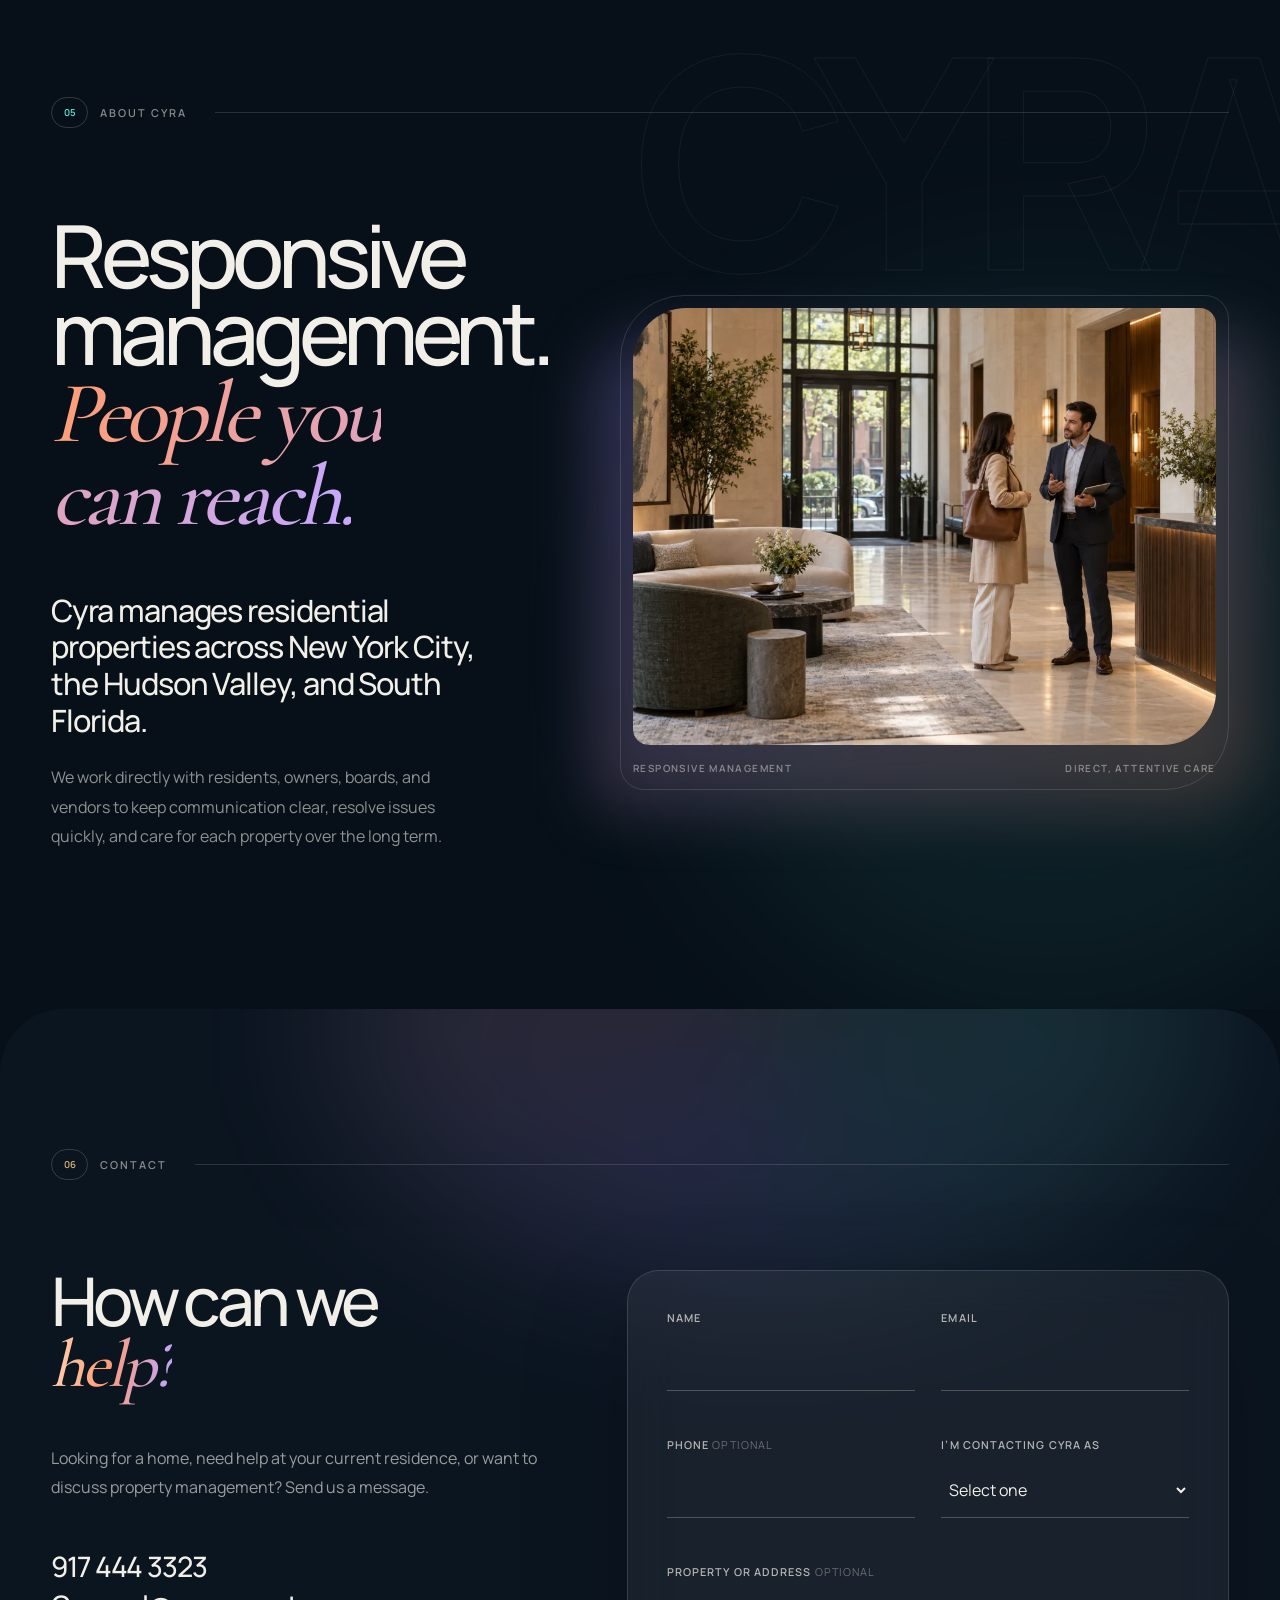
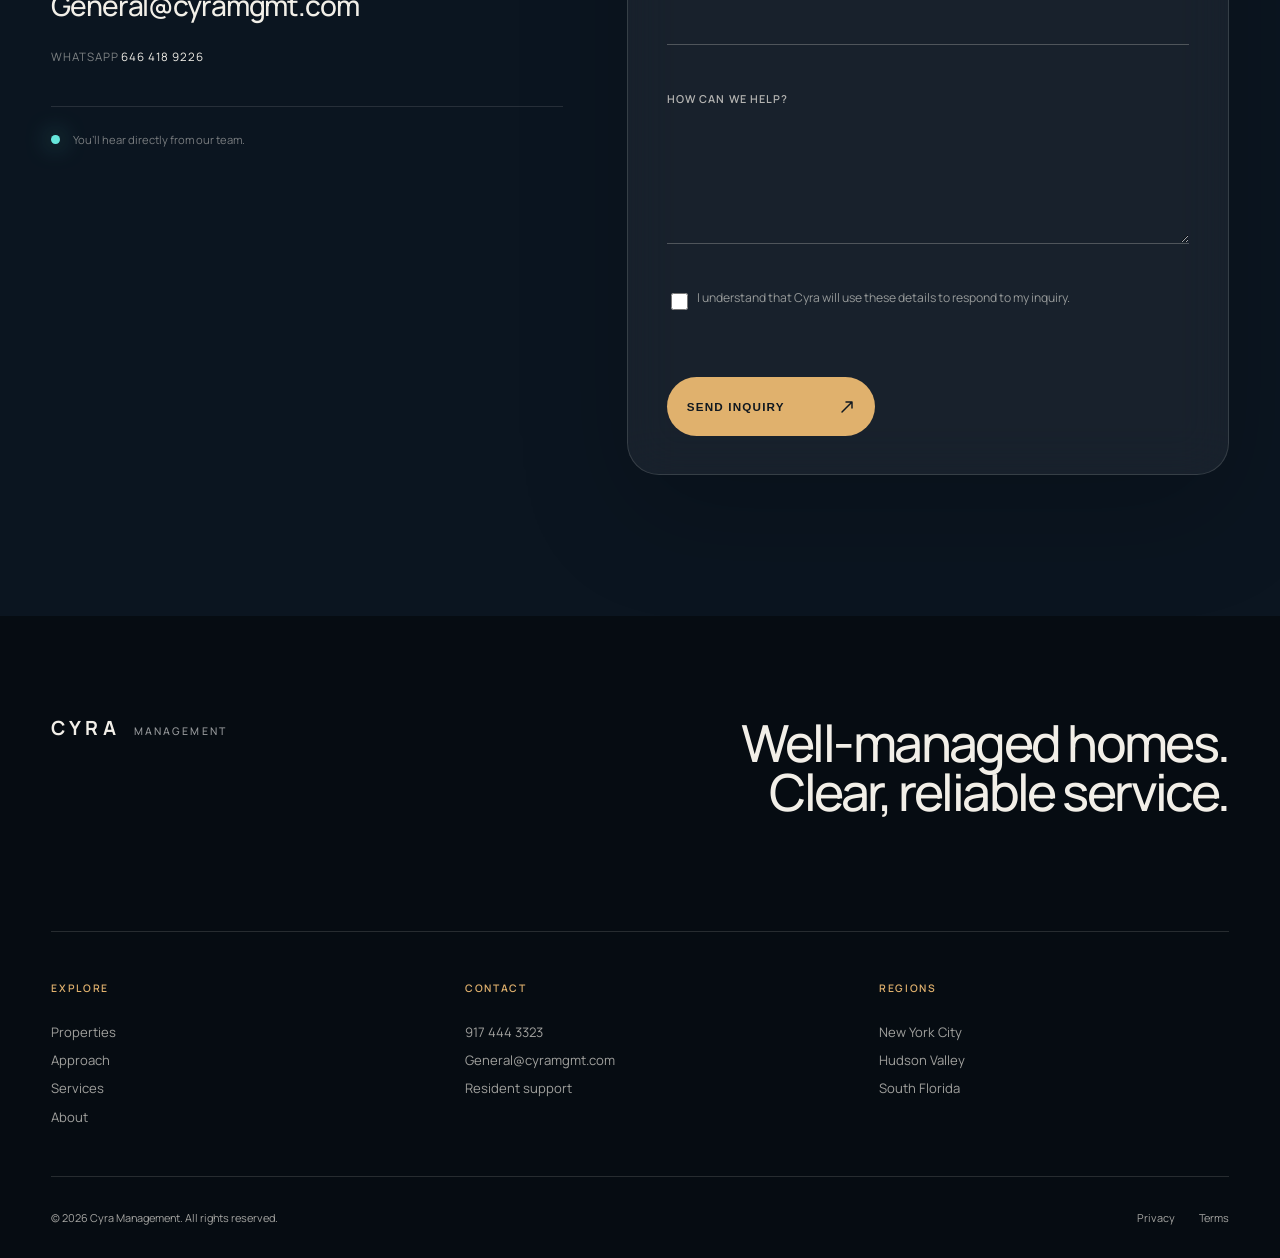
==== commit b38c9d06: "Improve Approach connector visibility" ====
--- a/index.html
+++ b/index.html
@@ -46,7 +46,7 @@
         }
       })();
     </script>
-    <link rel="stylesheet" href="./assets/css/styles.css?v=20261001-19">
+    <link rel="stylesheet" href="./assets/css/styles.css?v=20261002-20">
   </head>
   <body>
     <div class="site-intro" data-site-intro aria-hidden="true">
--- a/assets/css/styles.css
+++ b/assets/css/styles.css
@@ -1231,7 +1231,10 @@
 
 .approach-network { position: relative; width: min(100%,34rem); min-height: 25rem; margin: 1.25rem auto; }
 .approach-network svg { position: absolute; inset: 0; width: 100%; height: 100%; overflow: visible; }
-.approach-network svg path { fill: none; stroke: rgba(106,83,190,.25); stroke-width: 1.2; stroke-linecap: round; stroke-dasharray: 2 8; vector-effect: non-scaling-stroke; }
+.approach-network svg path { fill: none; stroke: rgba(91,62,190,.68); stroke-width: 1.65; stroke-linecap: round; stroke-dasharray: 3 8; filter: drop-shadow(0 0 3px rgba(118,85,223,.34)); vector-effect: non-scaling-stroke; }
+.approach-network svg path:nth-child(2) { stroke: rgba(35,143,155,.7); filter: drop-shadow(0 0 3px rgba(63,193,193,.34)); }
+.approach-network svg path:nth-child(3) { stroke: rgba(205,104,76,.66); filter: drop-shadow(0 0 3px rgba(255,158,116,.3)); }
+.approach-network svg path:nth-child(4) { stroke: rgba(63,112,183,.68); filter: drop-shadow(0 0 3px rgba(98,161,224,.3)); }
 .approach-network__hub,.approach-network__node { position: absolute; display: grid; place-items: center; border-radius: 50%; transform: translate(-50%,-50%); }
 .approach-network__hub { z-index: 2; top: 50%; left: 50%; width: 8.2rem; aspect-ratio: 1; color: var(--ivory); background: radial-gradient(circle at 35% 30%,#243044,#071018 72%); border: 1px solid rgba(255,255,255,.15); box-shadow: 0 0 0 1rem rgba(164,139,255,.09),0 1.8rem 4rem rgba(7,16,24,.19); }
 .approach-network__hub::before,.approach-network__hub::after { content: ""; position: absolute; border: 1px solid rgba(164,139,255,.26); border-radius: inherit; }
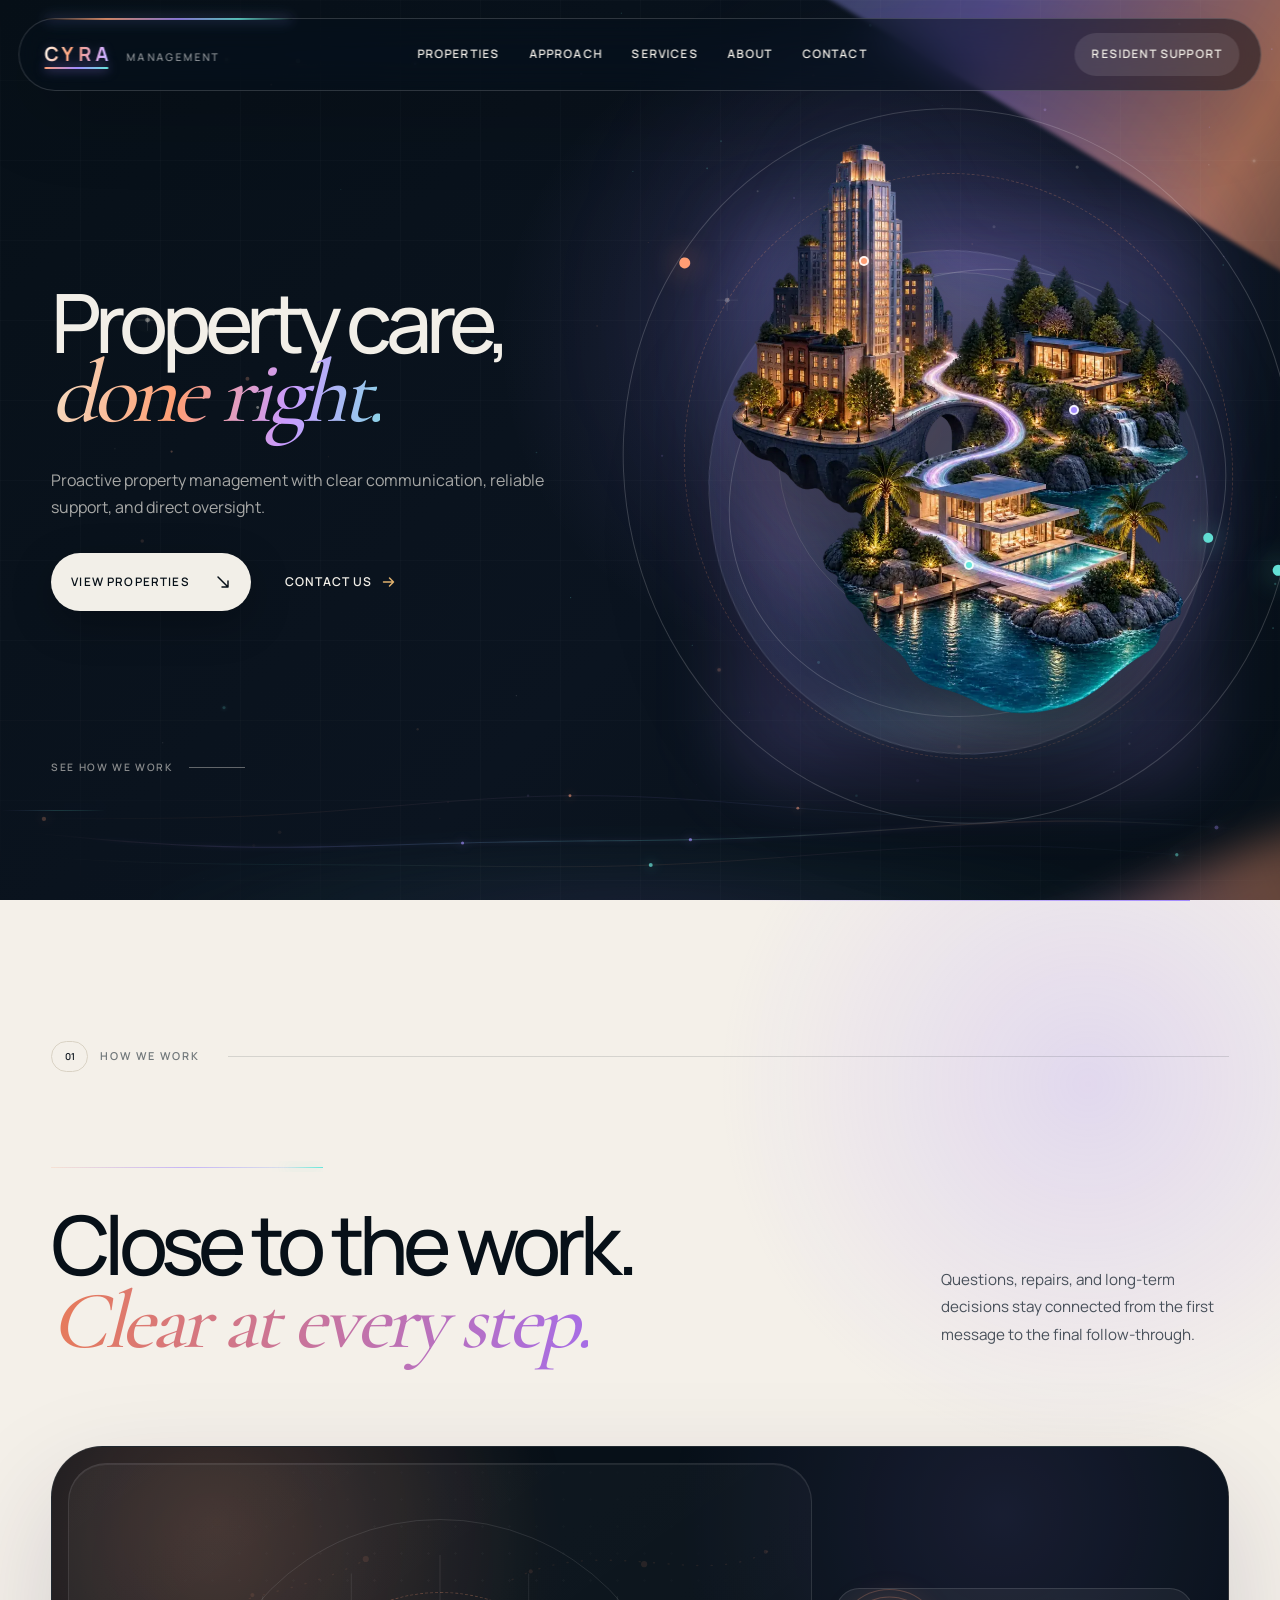
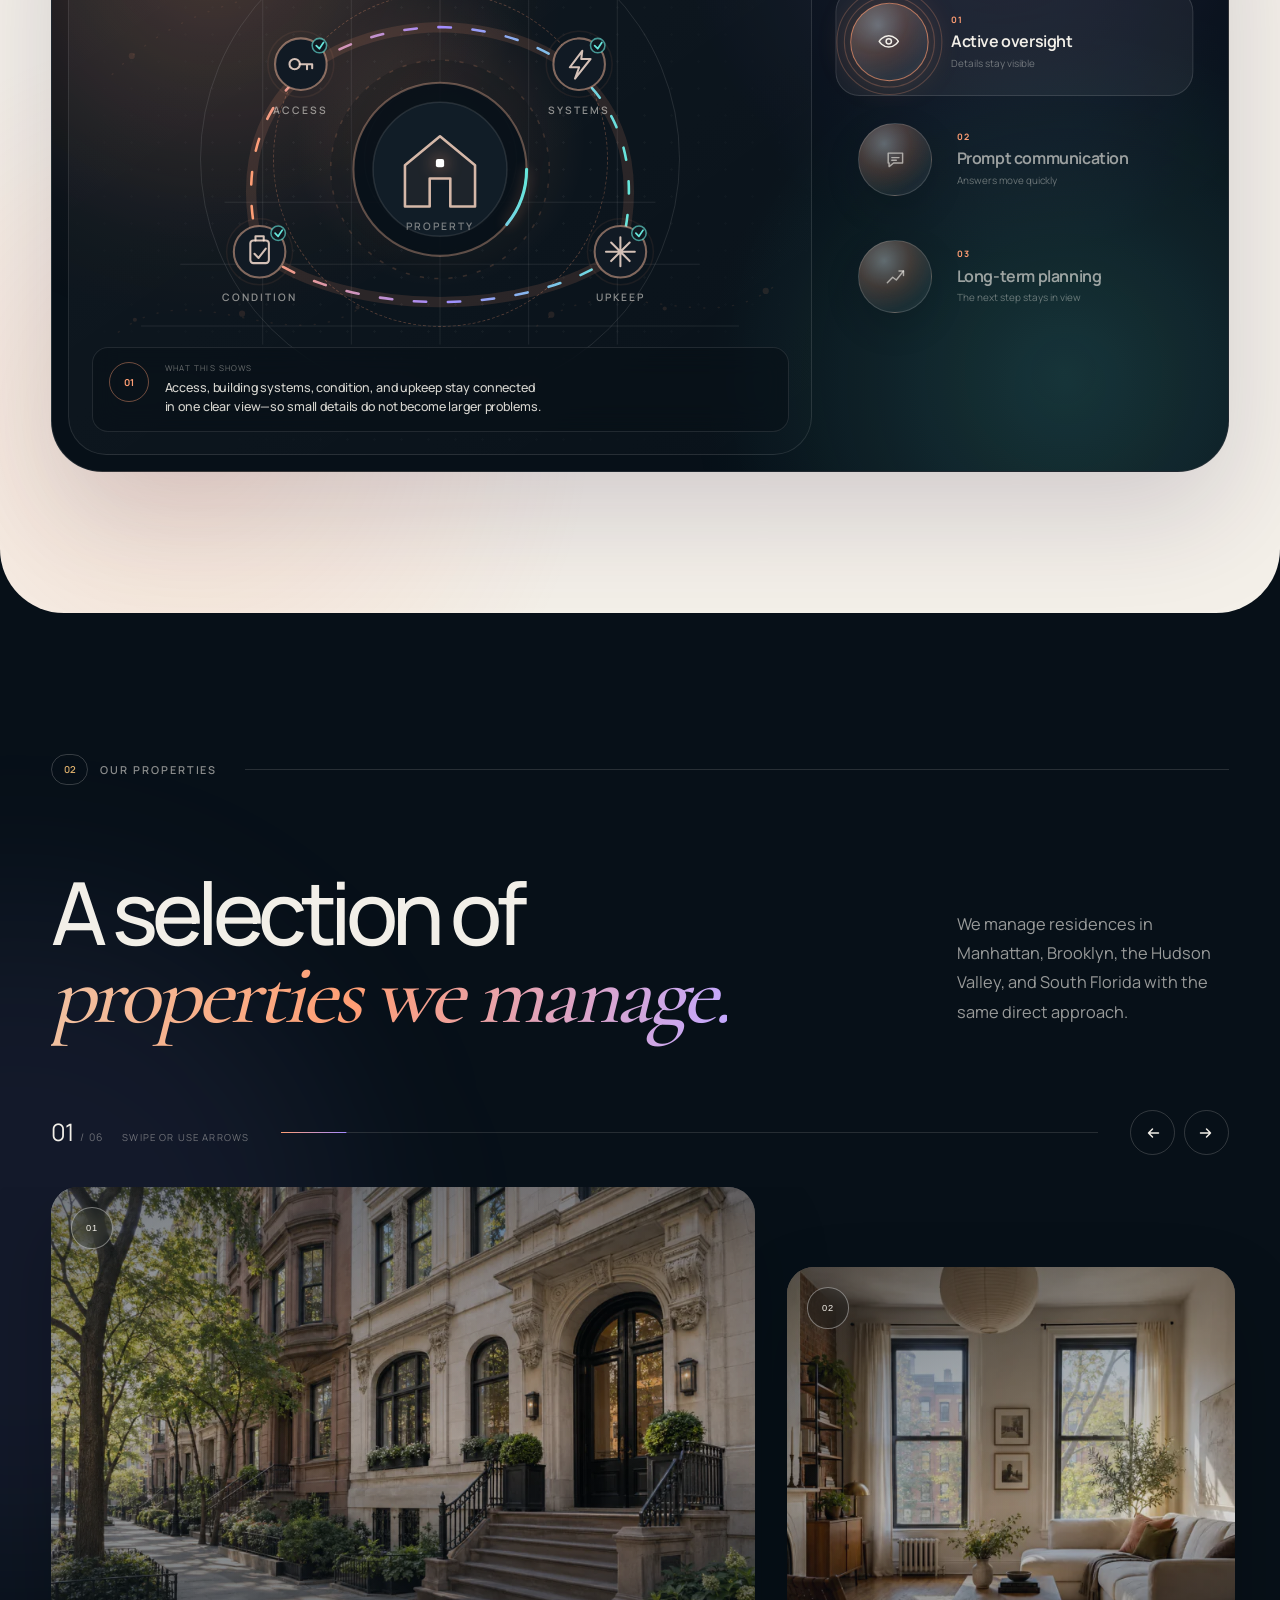
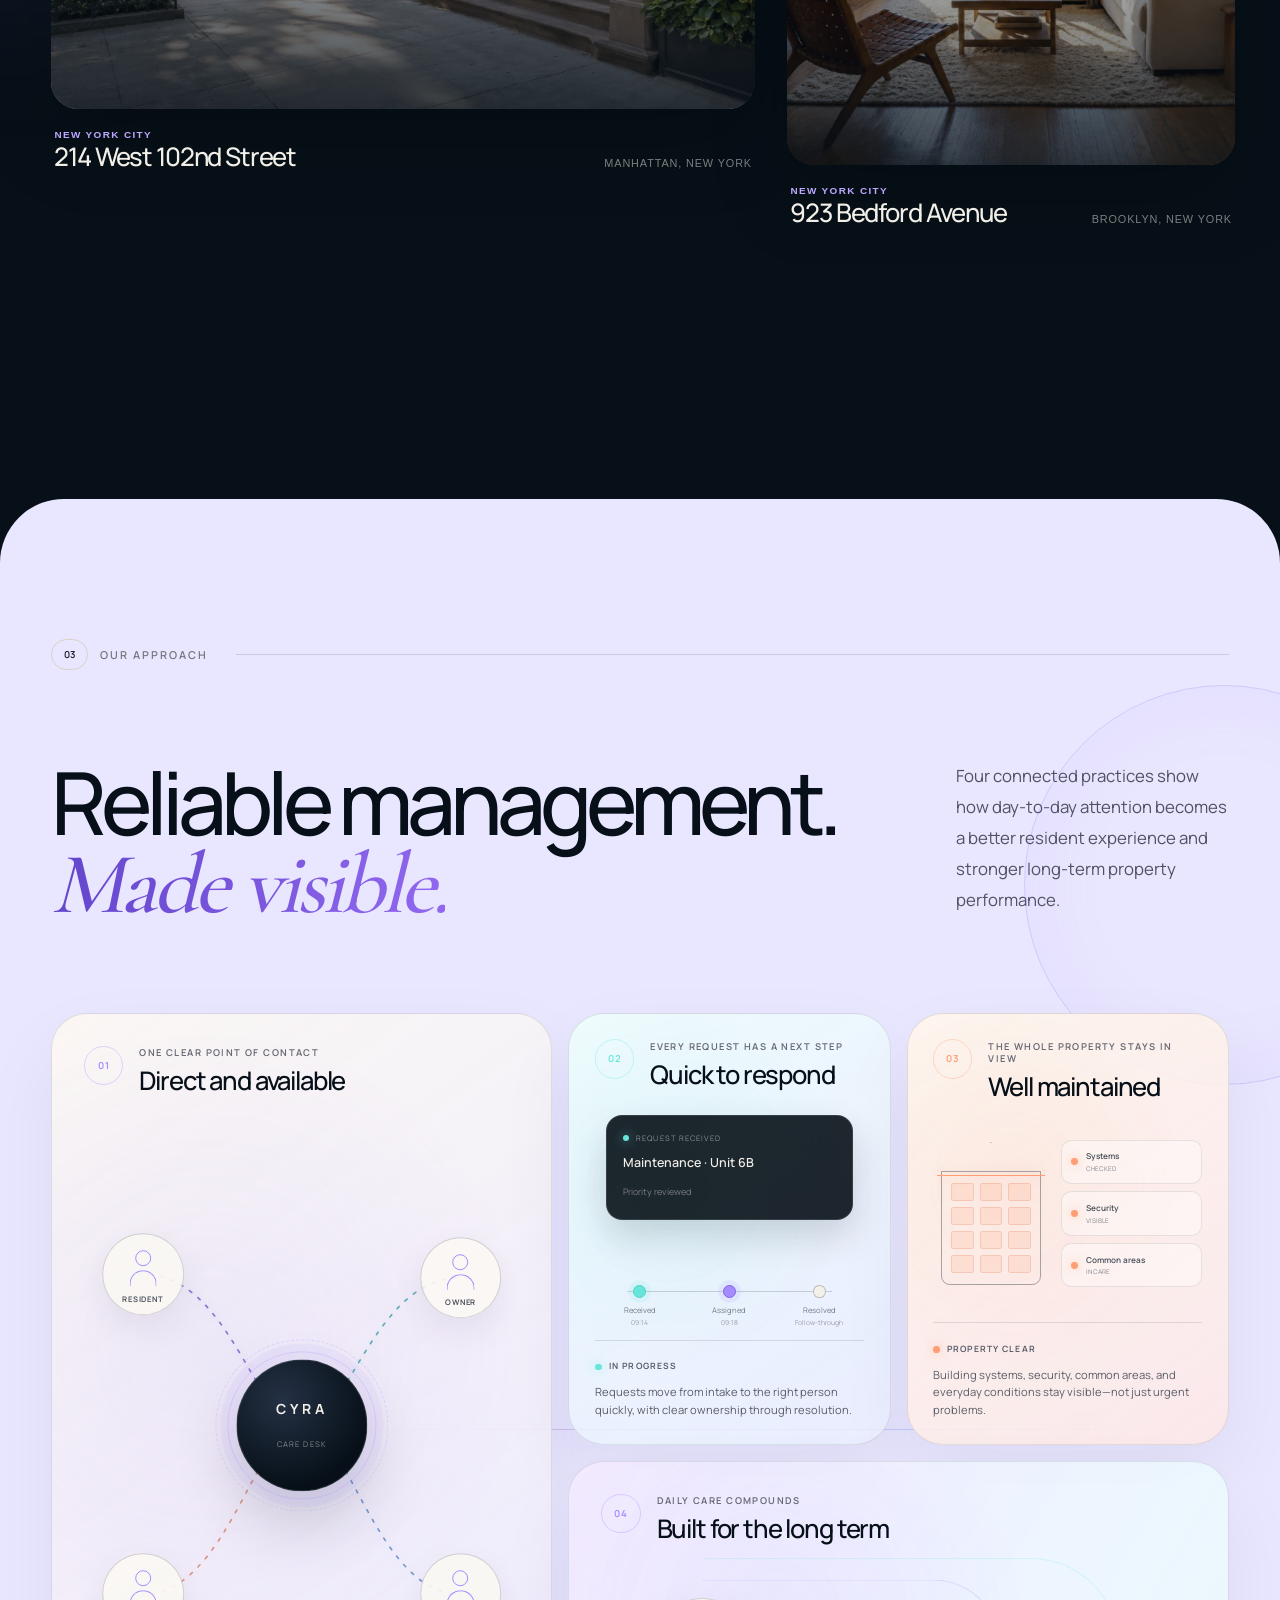
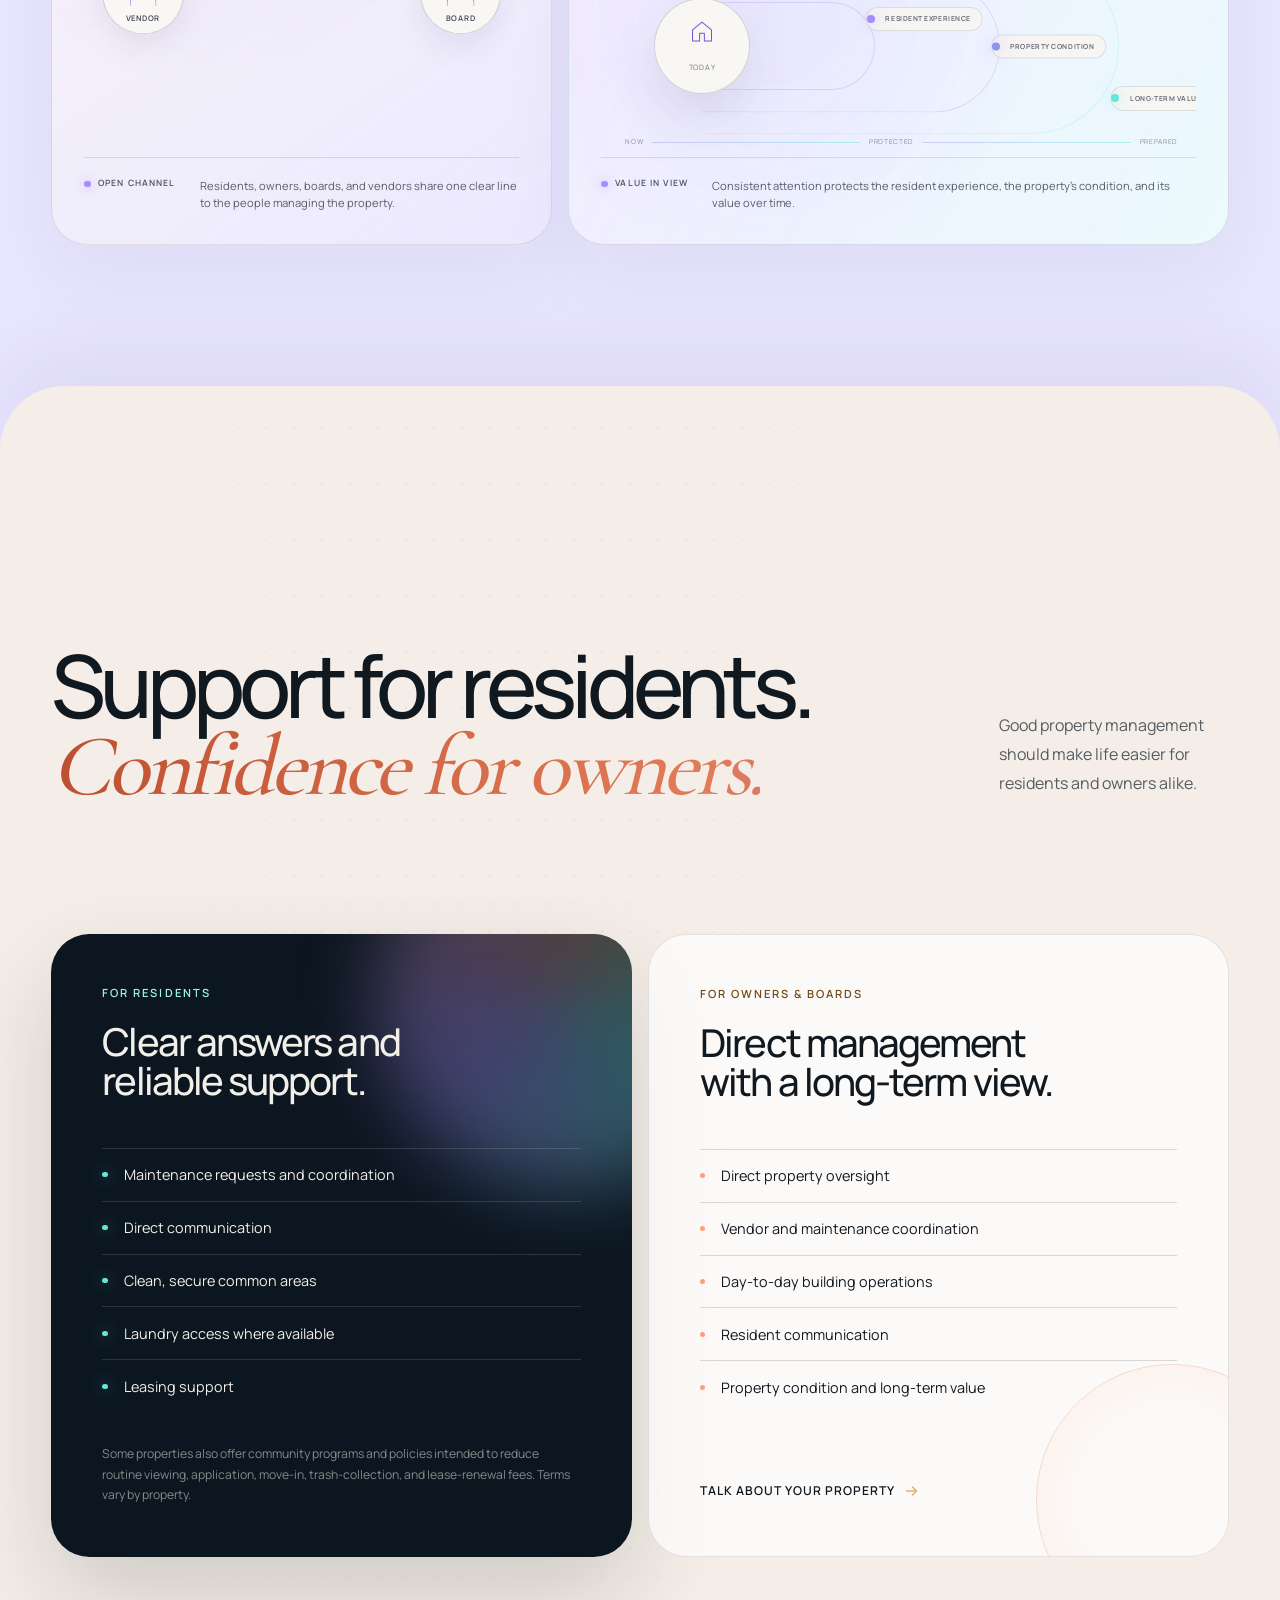
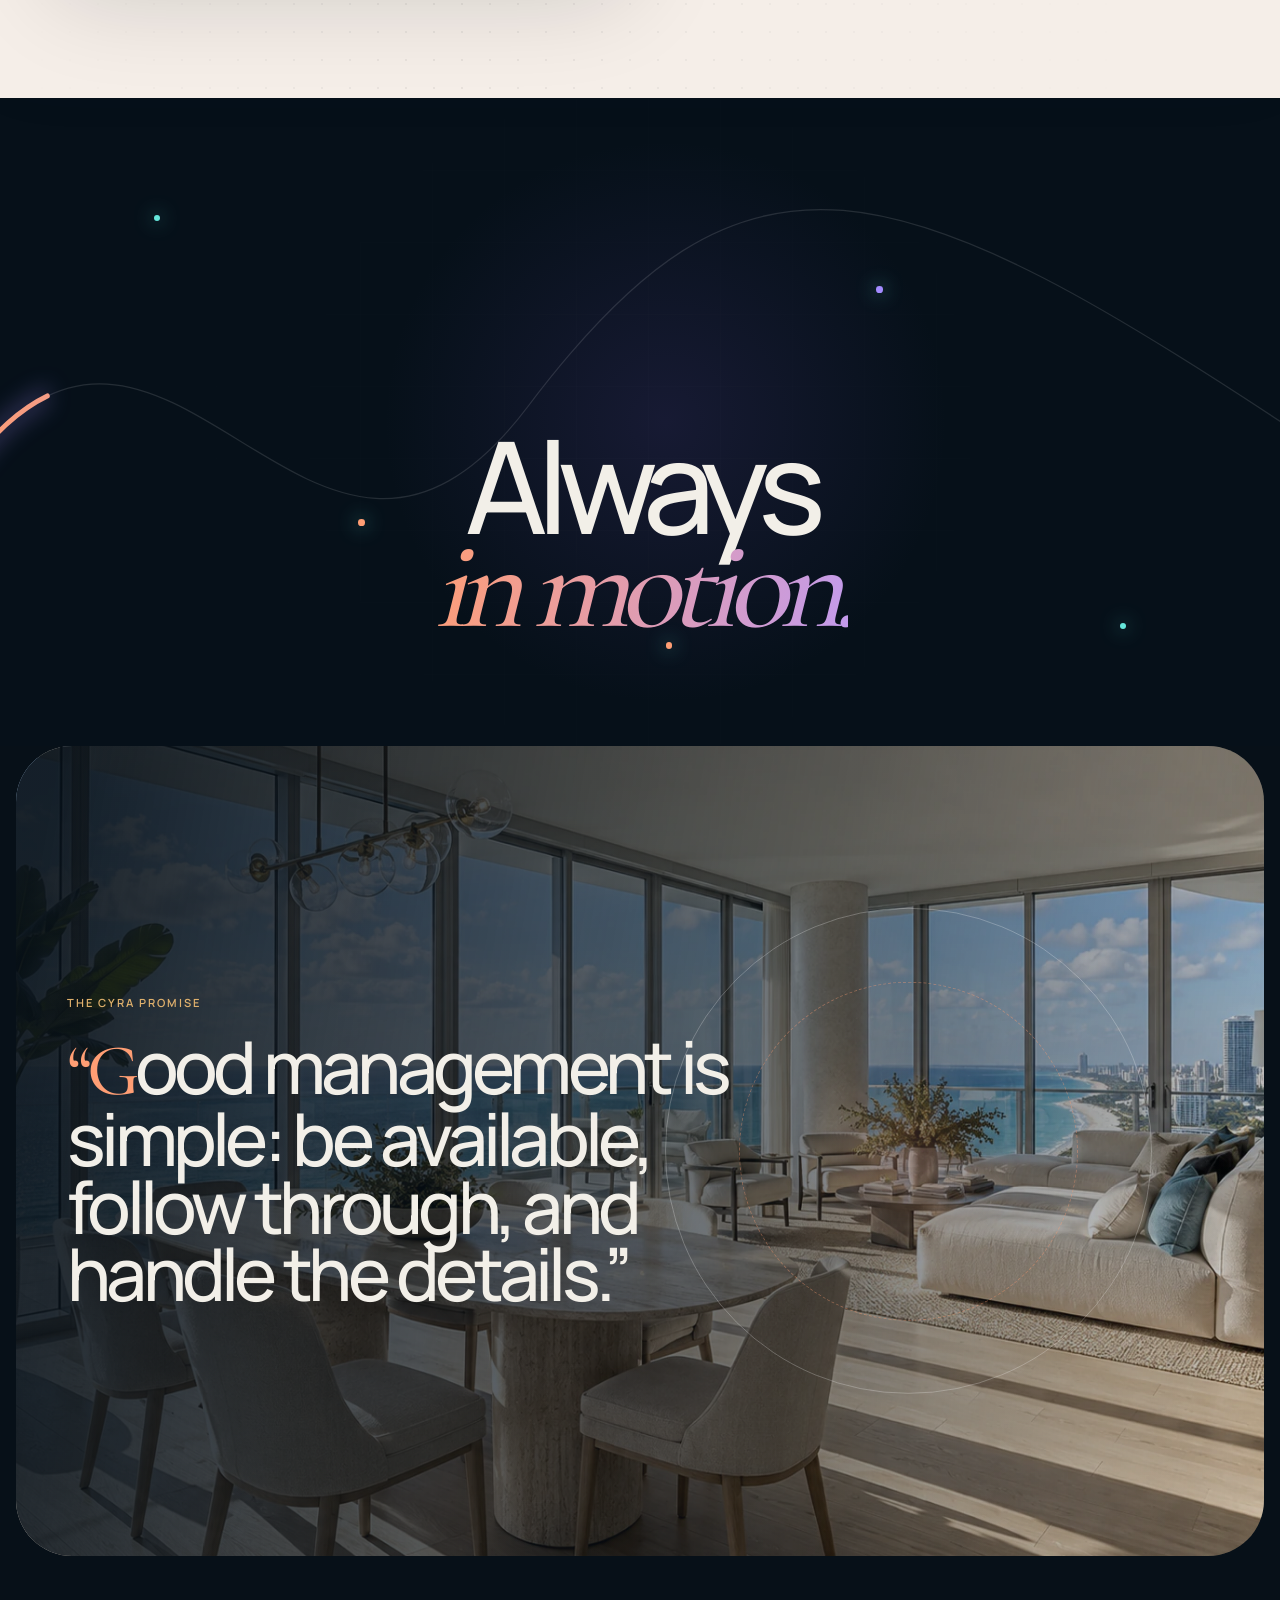
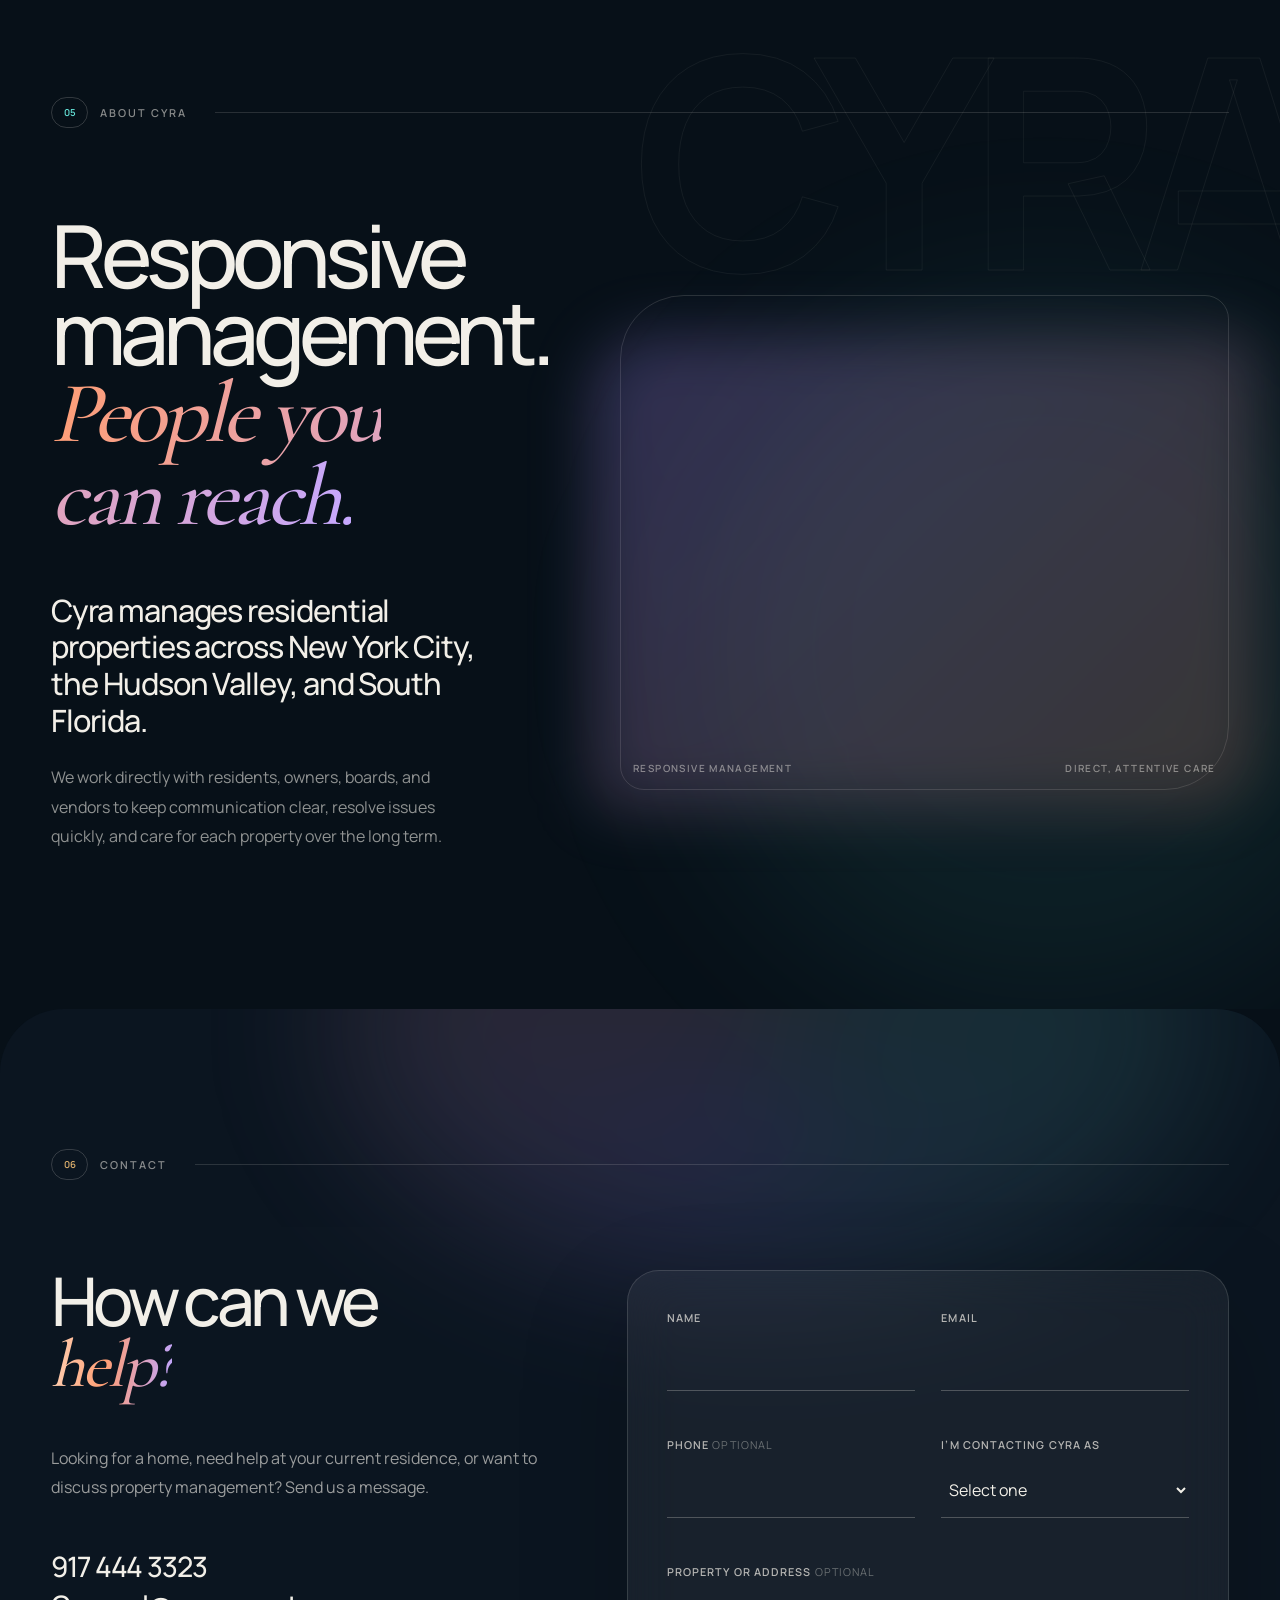
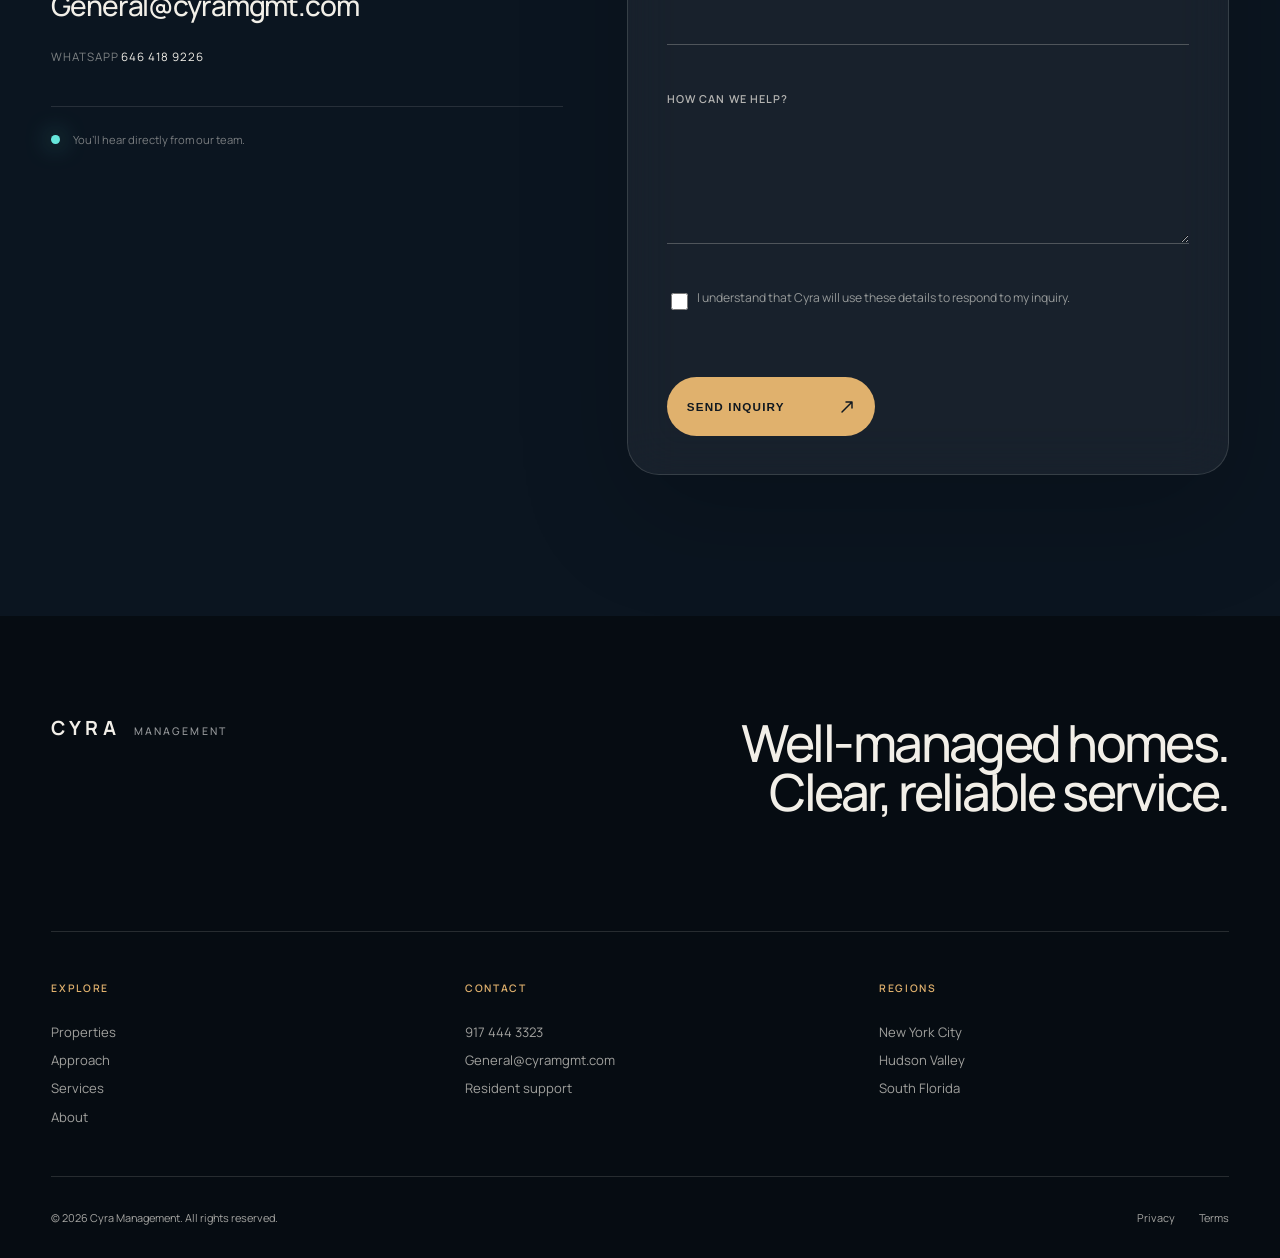
==== commit 1eb67ada: "Separate Approach milestones from labels" ====
--- a/index.html
+++ b/index.html
@@ -46,7 +46,7 @@
         }
       })();
     </script>
-    <link rel="stylesheet" href="./assets/css/styles.css?v=20261002-20">
+    <link rel="stylesheet" href="./assets/css/styles.css?v=20261002-21">
   </head>
   <body>
     <div class="site-intro" data-site-intro aria-hidden="true">
--- a/assets/css/styles.css
+++ b/assets/css/styles.css
@@ -1297,8 +1297,8 @@
 .approach-value__core svg { width: 2rem; fill: none; stroke: #7157d3; stroke-width: 1.7; stroke-linecap: round; stroke-linejoin: round; }
 .approach-value__core span { margin-top: -1.2rem; color: #73757e; font-size: .46rem; letter-spacing: .13em; text-transform: uppercase; }
 .approach-value__ring { position: absolute; z-index: 1; top: 48%; left: 17%; height: 5.5rem; border: 1px solid rgba(118,85,223,.17); border-left-color: transparent; border-radius: 0 999px 999px 0; transform: translateY(-50%); }
-.approach-value__ring b { position: absolute; top: 50%; right: -.1rem; padding: .35rem .65rem; color: #656876; background: rgba(248,246,242,.92); border: 1px solid rgba(7,16,24,.1); border-radius: 999px; font-size: .43rem; font-weight: 650; letter-spacing: .08em; text-transform: uppercase; transform: translate(50%,-50%); white-space: nowrap; }
-.approach-value__ring i { position: absolute; top: 50%; right: -.25rem; width: .5rem; aspect-ratio: 1; background: var(--electric); border-radius: 50%; box-shadow: 0 0 .9rem rgba(164,139,255,.72); transform: translateY(-50%); }
+.approach-value__ring b { position: absolute; top: 50%; right: -.1rem; padding: .35rem .7rem .35rem 1.15rem; color: #656876; background: rgba(248,246,242,.92); border: 1px solid rgba(7,16,24,.1); border-radius: 999px; font-size: .43rem; font-weight: 650; letter-spacing: .08em; text-transform: uppercase; transform: translate(92%,-50%); white-space: nowrap; }
+.approach-value__ring i { position: absolute; z-index: 2; top: 50%; right: -.1rem; width: .5rem; aspect-ratio: 1; background: var(--electric); border-radius: 50%; box-shadow: 0 0 .9rem rgba(164,139,255,.72); transform: translateY(-50%); }
 .approach-value__ring--one { width: 29%; }
 .approach-value__ring--two { width: 50%; height: 8.3rem; }
 .approach-value__ring--three { width: 70%; height: 11rem; border-color: rgba(102,230,219,.2); border-left-color: transparent; }
@@ -1687,7 +1687,7 @@
   .approach-property__status li { padding: .5rem .4rem; }
   .approach-value__core { left: 19%; width: 5.2rem; }
   .approach-value__ring { left: 19%; }
-  .approach-value__ring b { padding-inline: .48rem; font-size: .38rem; }
+  .approach-value__ring b { padding: .3rem .48rem .3rem 1rem; font-size: .38rem; }
   .contact-methods > a { font-size: 1.25rem; }
 }
 
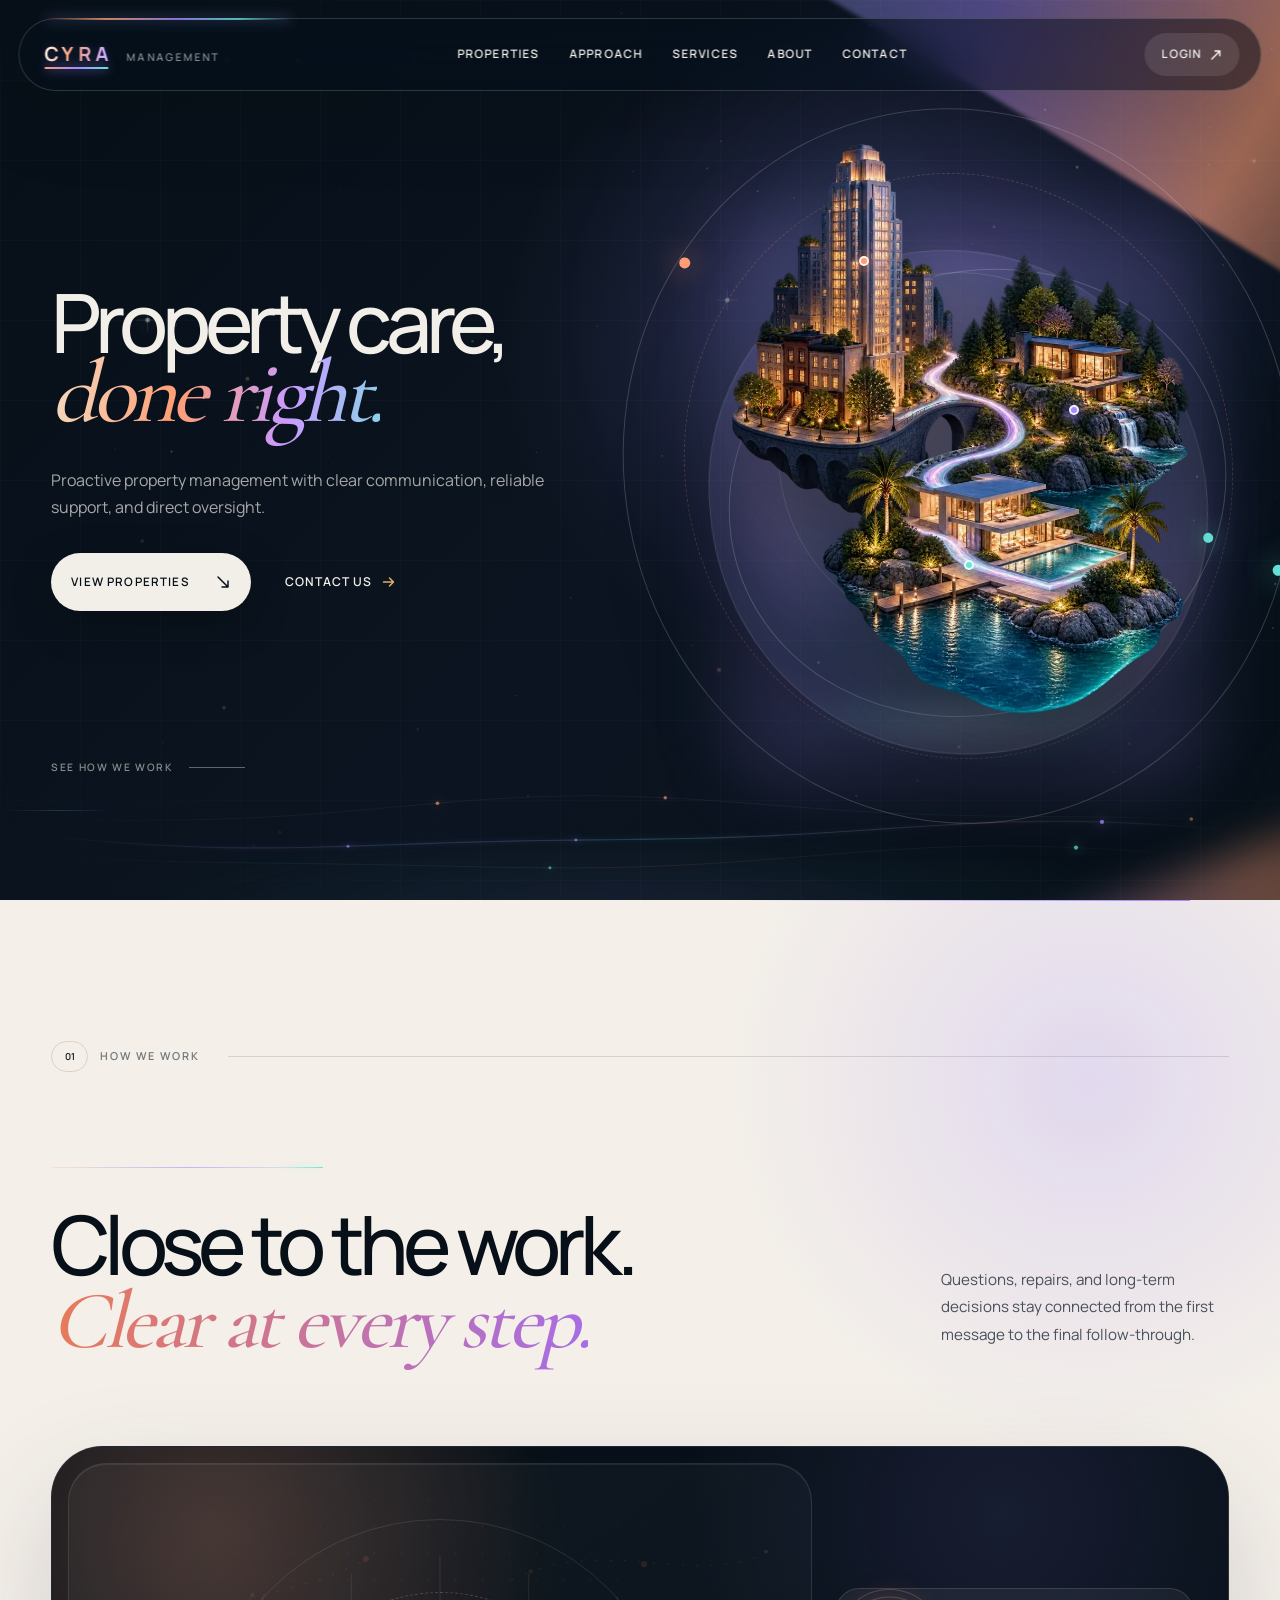
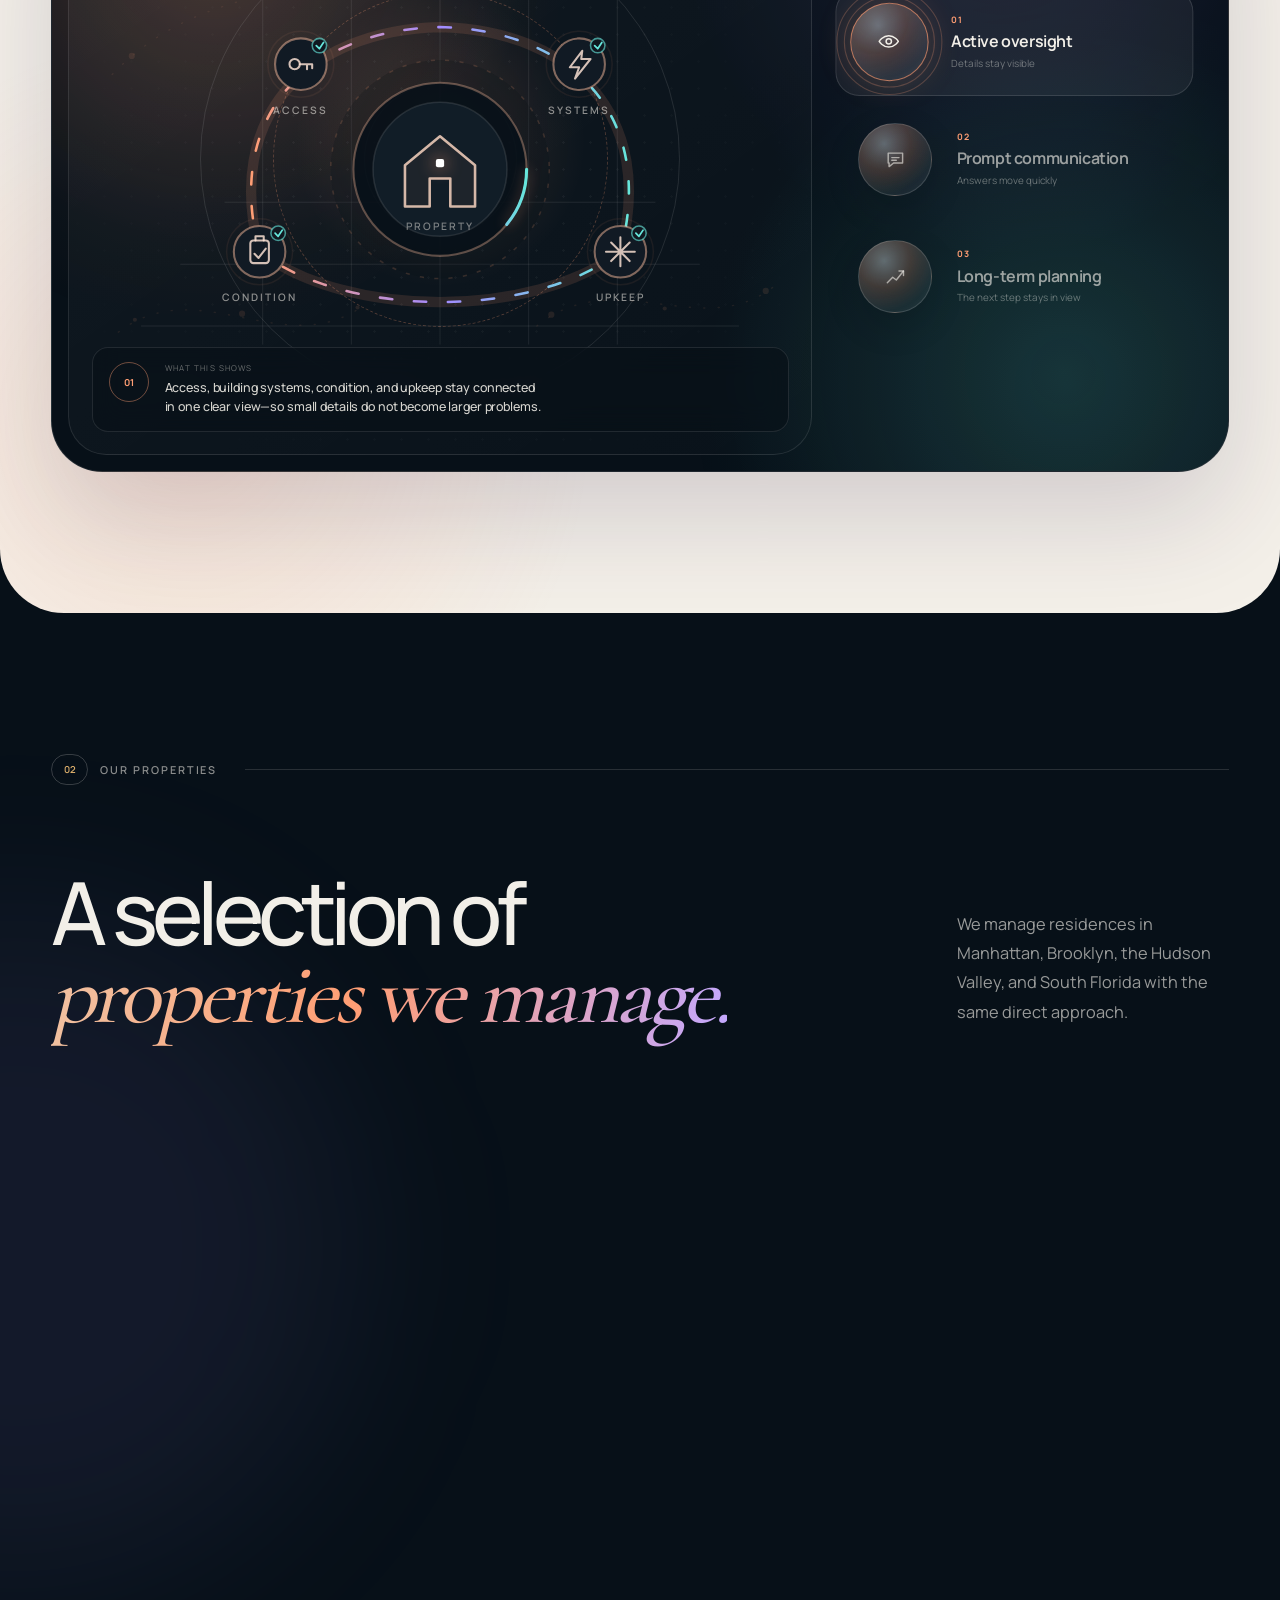
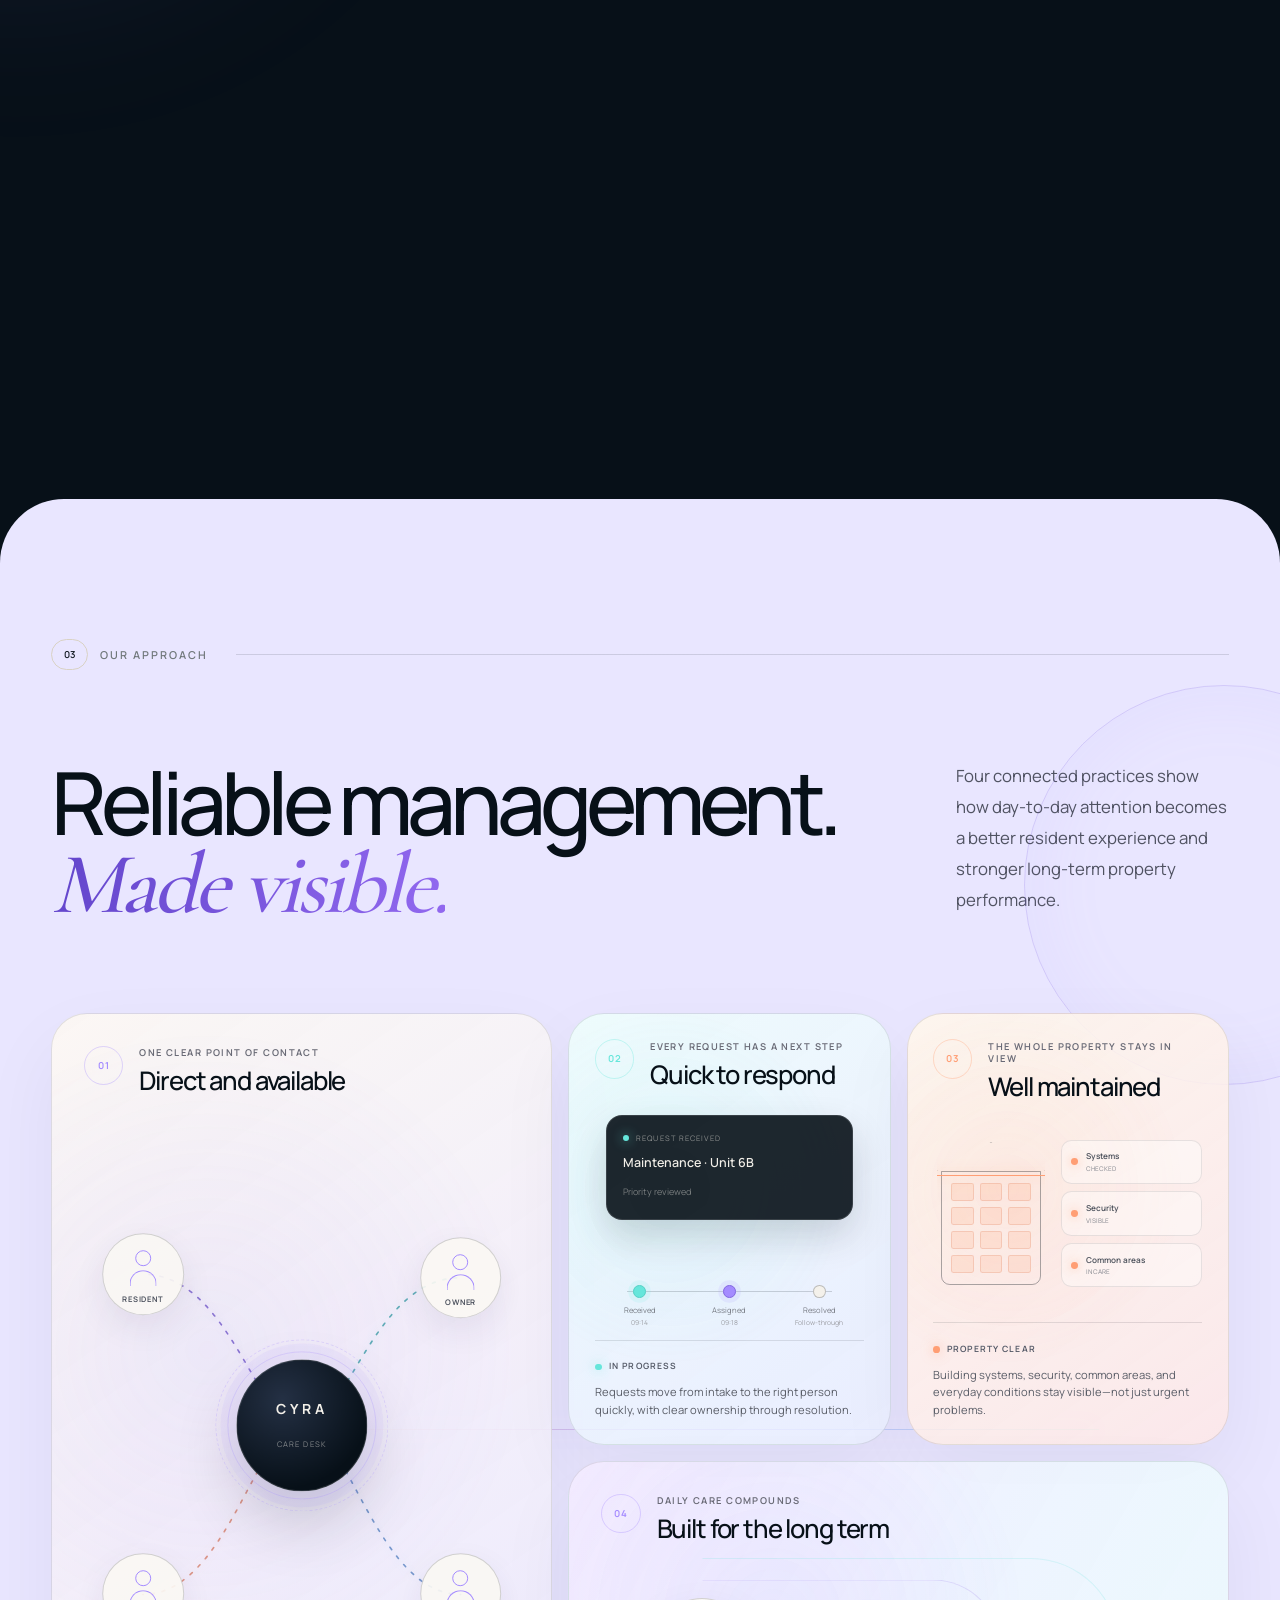
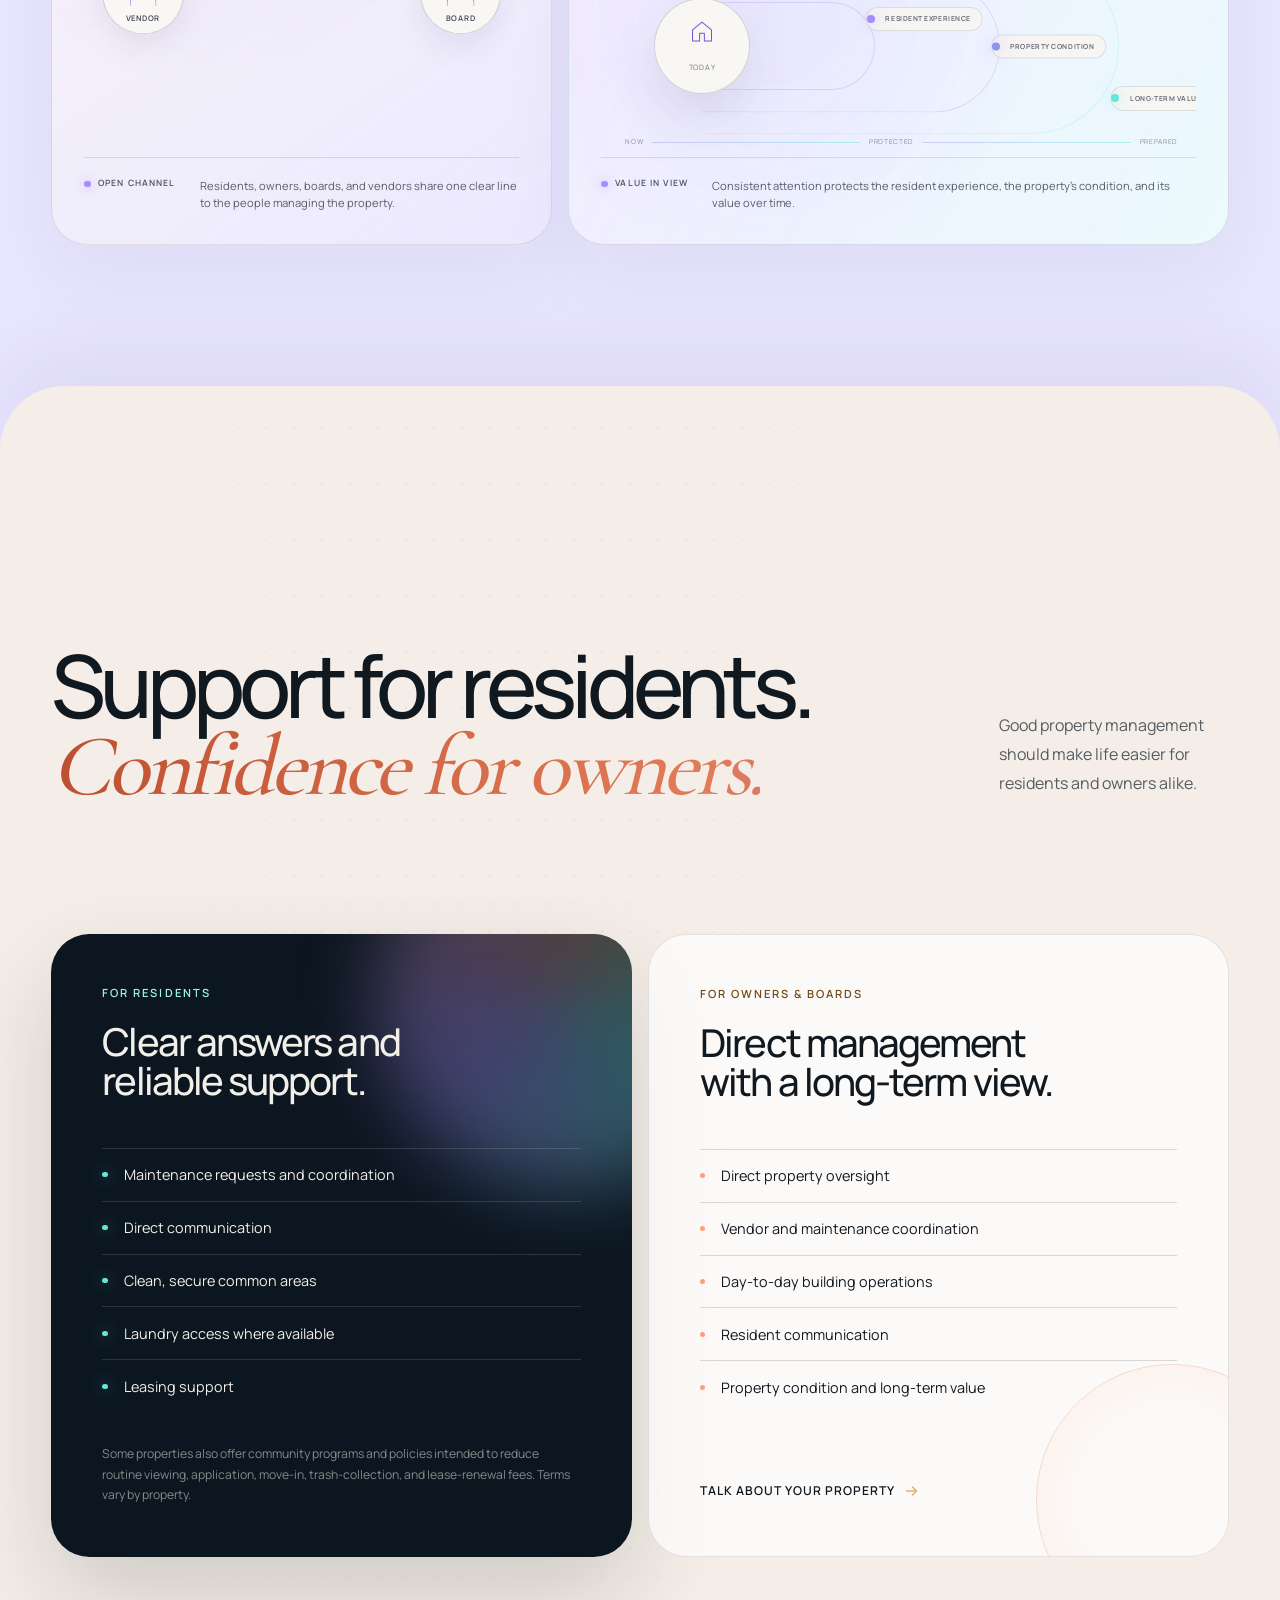
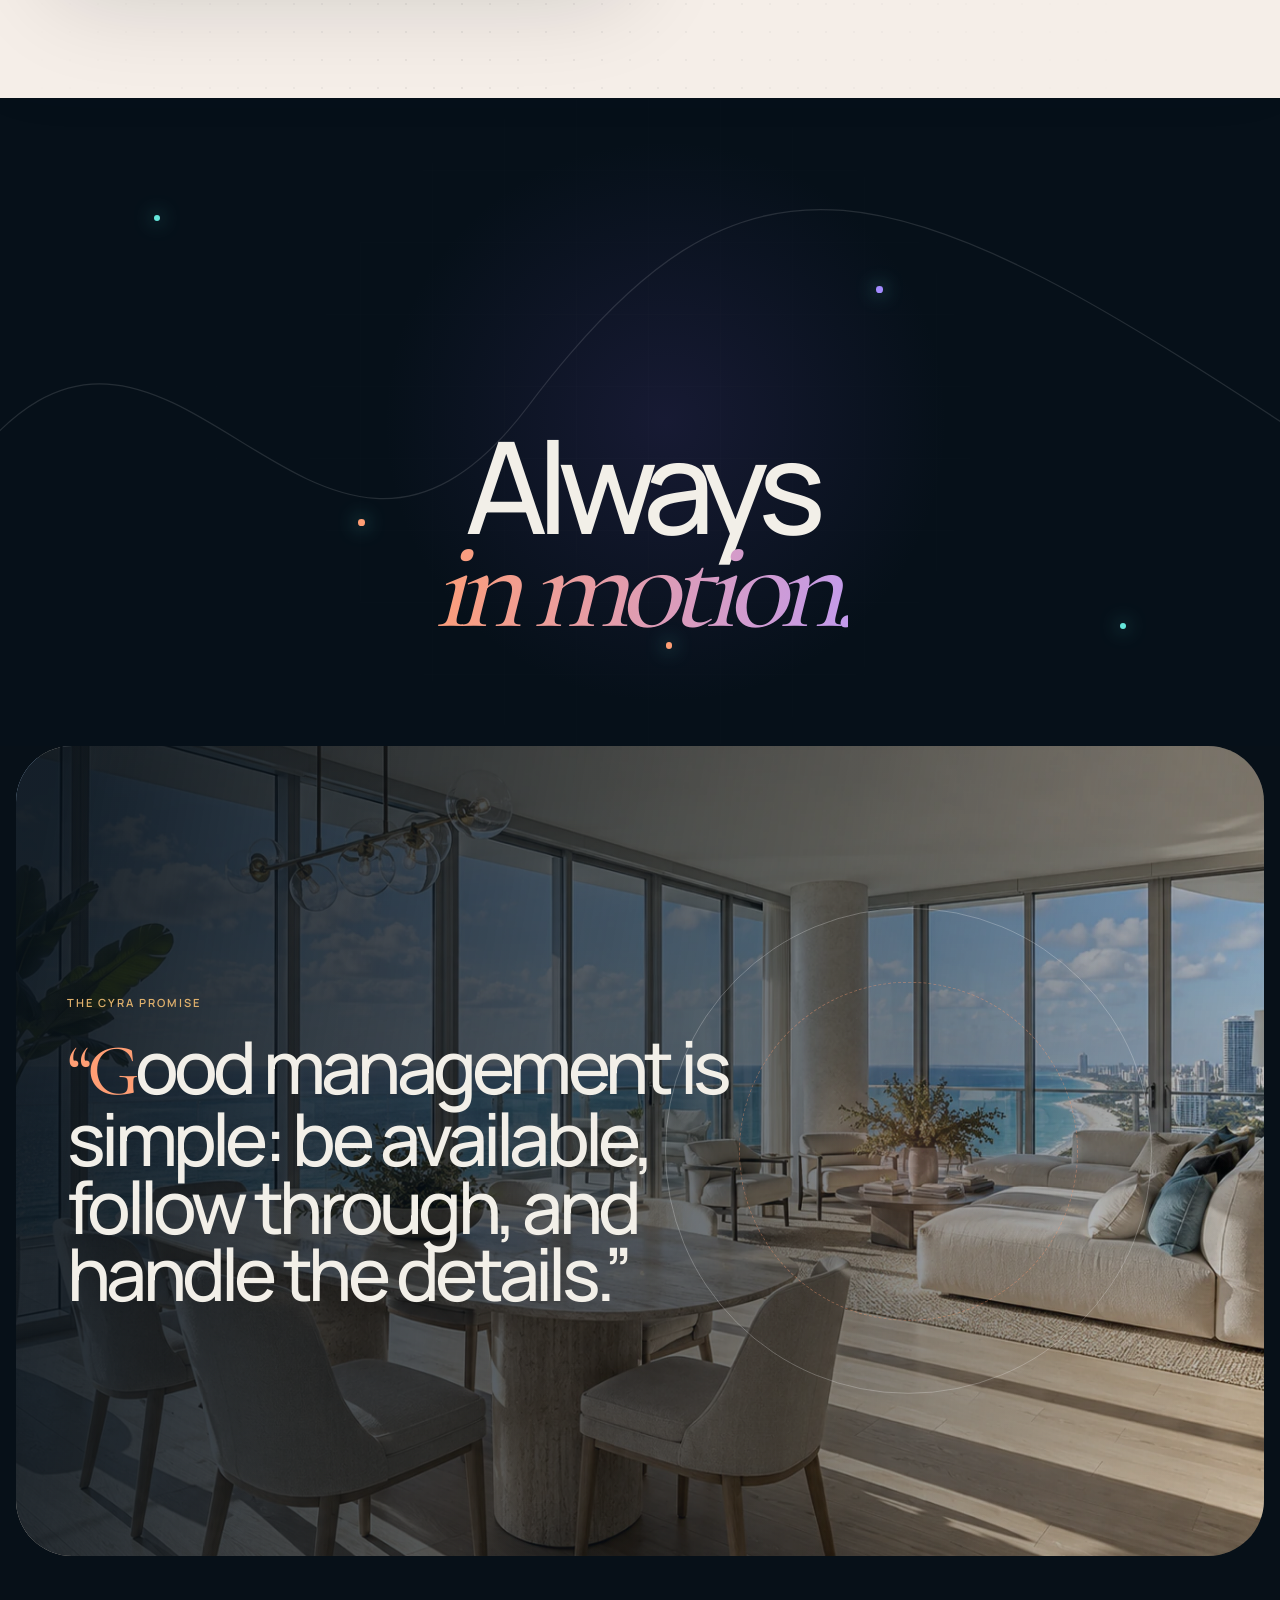
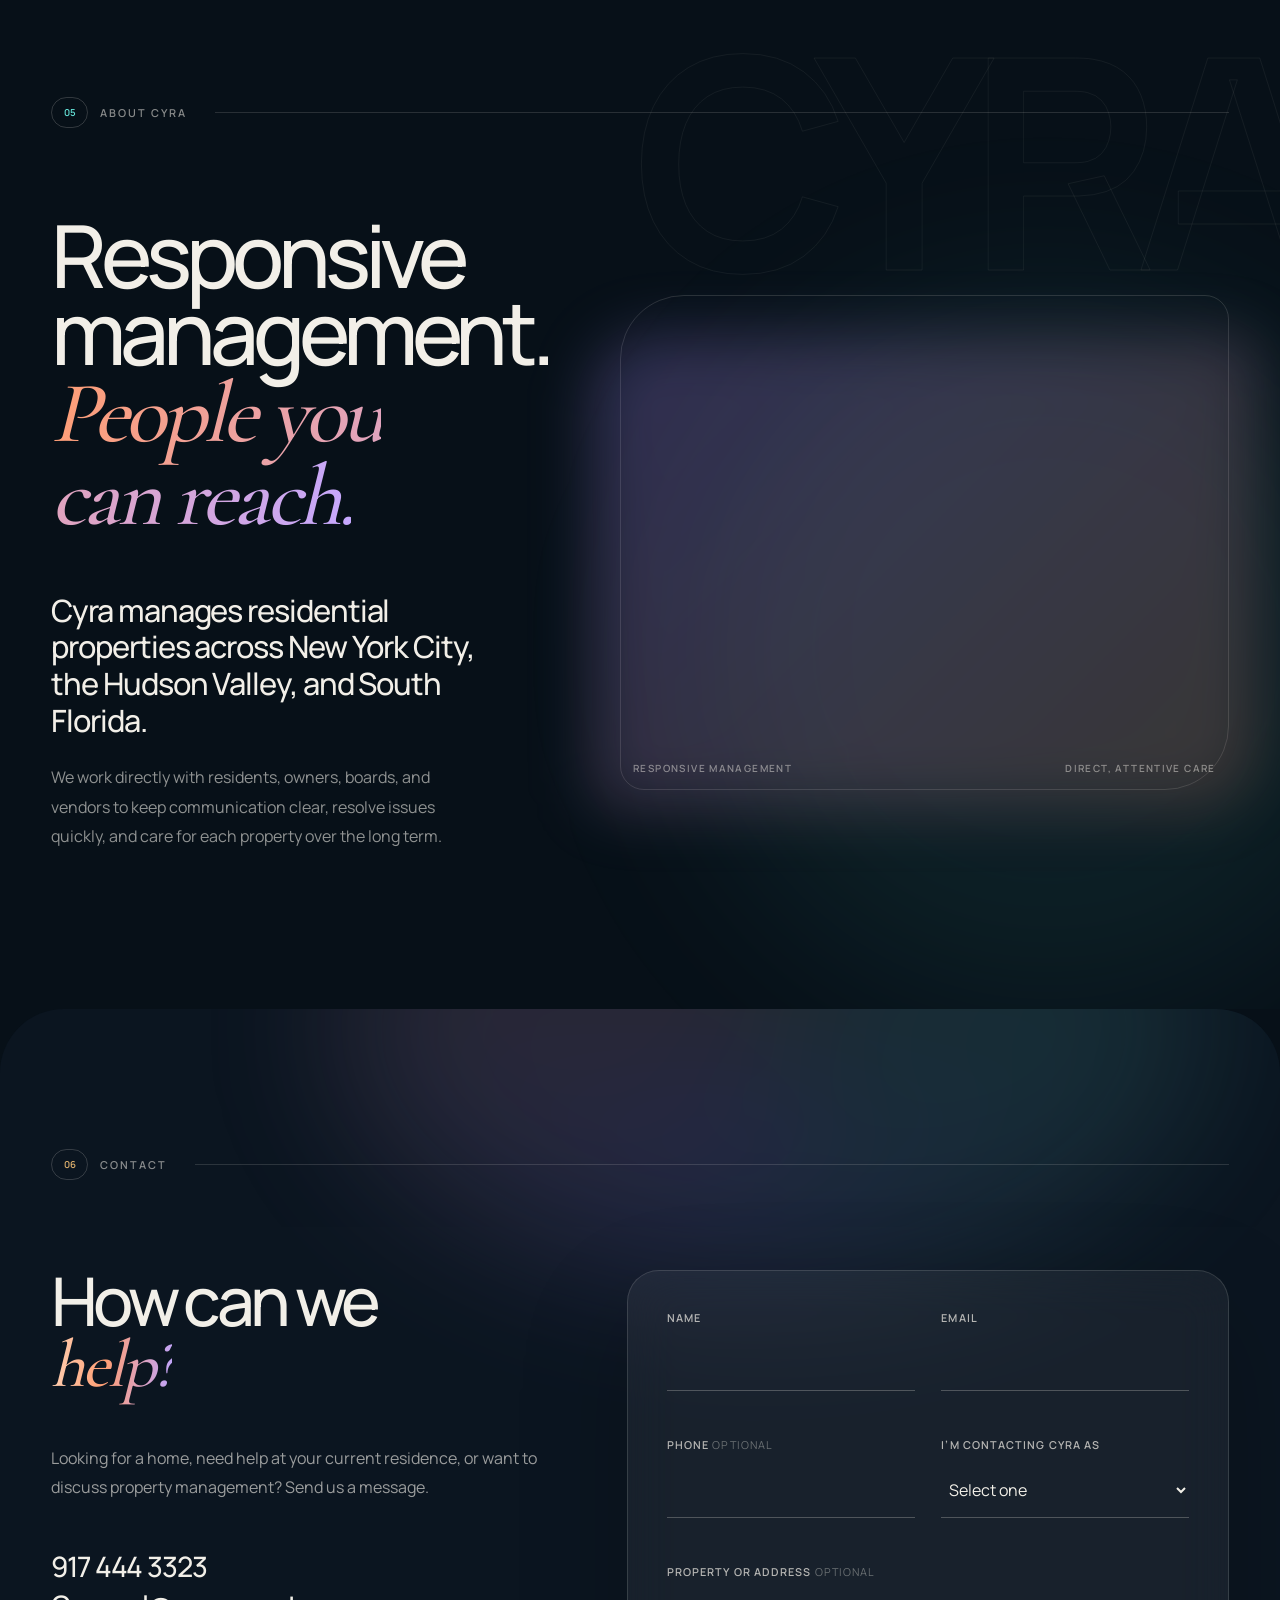
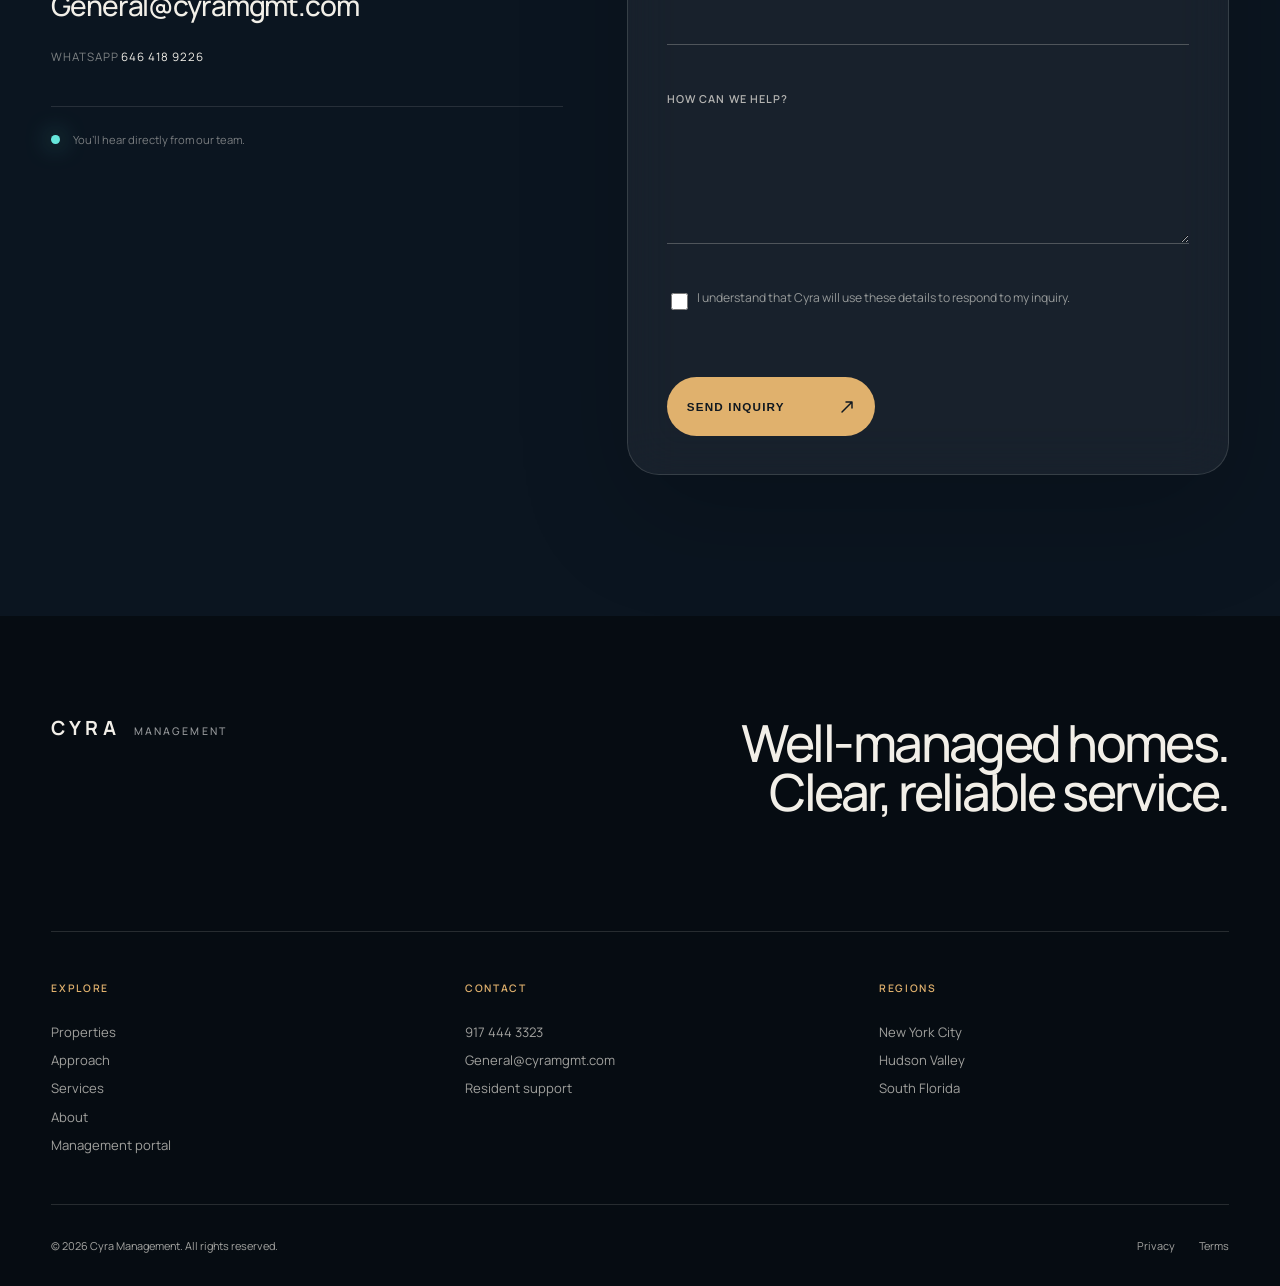
==== commit 11d14865: "Connect Cyra website to PropertyOS login" ====
--- a/index.html
+++ b/index.html
@@ -46,7 +46,7 @@
         }
       })();
     </script>
-    <link rel="stylesheet" href="./assets/css/styles.css?v=20261002-21">
+    <link rel="stylesheet" href="./assets/css/styles.css?v=20261002-22">
   </head>
   <body>
     <div class="site-intro" data-site-intro aria-hidden="true">
@@ -74,10 +74,12 @@
         <a href="#contact">Contact</a>
       </nav>
 
-      <a class="header-cta" href="#contact" data-resident-support>Resident support</a>
-      <button class="menu-toggle" type="button" aria-expanded="false" aria-controls="mobile-menu" aria-label="Open menu">
-        <span></span><span></span>
-      </button>
+      <div class="header-actions">
+        <a class="header-cta" href="https://propertyos-ashy.vercel.app/login" aria-label="Log in to the Cyra management portal">Login <svg class="icon icon--arrow-up-right" aria-hidden="true" viewBox="0 0 16 16"><path d="M3 13L13 3M7 3h6v6"/></svg></a>
+        <button class="menu-toggle" type="button" aria-expanded="false" aria-controls="mobile-menu" aria-label="Open menu">
+          <span></span><span></span>
+        </button>
+      </div>
     </header>
 
     <aside class="mobile-menu" id="mobile-menu" aria-label="Mobile navigation" inert>
@@ -93,14 +95,14 @@
         <a href="#contact"><span>05</span> Contact</a>
       </nav>
       <div class="mobile-menu__footer">
-        <a href="#contact" data-resident-support>Resident support <svg class="icon icon--arrow-right" aria-hidden="true" viewBox="0 0 16 16"><path d="M2.5 8h10M8.5 4l4 4-4 4"/></svg></a>
+        <div><a href="#contact" data-resident-support>Resident support <svg class="icon icon--arrow-right" aria-hidden="true" viewBox="0 0 16 16"><path d="M2.5 8h10M8.5 4l4 4-4 4"/></svg></a><a href="https://propertyos-ashy.vercel.app/login">Management login <svg class="icon icon--arrow-up-right" aria-hidden="true" viewBox="0 0 16 16"><path d="M3 13L13 3M7 3h6v6"/></svg></a></div>
         <p>New York · Hudson Valley · South Florida</p>
       </div>
     </aside>
 
     <noscript>
       <nav class="noscript-nav" aria-label="Navigation without JavaScript">
-        <a href="#residences">Properties</a><a href="#approach">Approach</a><a href="#services">Services</a><a href="#contact">Contact</a>
+        <a href="#residences">Properties</a><a href="#approach">Approach</a><a href="#services">Services</a><a href="#contact">Contact</a><a href="https://propertyos-ashy.vercel.app/login">Login</a>
       </nav>
     </noscript>
 
@@ -682,7 +684,7 @@
         <p>Well-managed homes.<br>Clear, reliable service.</p>
       </div>
       <div class="site-footer__links">
-        <div><p>Explore</p><a href="#residences">Properties</a><a href="#approach">Approach</a><a href="#services">Services</a><a href="#about">About</a></div>
+        <div><p>Explore</p><a href="#residences">Properties</a><a href="#approach">Approach</a><a href="#services">Services</a><a href="#about">About</a><a href="https://propertyos-ashy.vercel.app/login">Management portal</a></div>
         <div><p>Contact</p><a data-contact-phone href="tel:+19174443323">917&nbsp;444&nbsp;3323</a><a data-contact-email href="mailto:General@cyramgmt.com">General@cyramgmt.com</a><a href="#contact" data-resident-support>Resident support</a></div>
         <div><p>Regions</p><span>New York City</span><span>Hudson Valley</span><span>South Florida</span></div>
       </div>
--- a/assets/css/styles.css
+++ b/assets/css/styles.css
@@ -185,6 +185,13 @@
 
 .desktop-nav { display: flex; gap: clamp(1.4rem, 2.3vw, 2.75rem); }
 
+.header-actions {
+  display: flex;
+  justify-self: end;
+  align-items: center;
+  gap: .75rem;
+}
+
 .desktop-nav a,
 .header-cta {
   position: relative;
@@ -214,11 +221,18 @@
 .desktop-nav a.is-current { color: #fff; }
 
 .header-cta {
+  display: inline-flex;
+  align-items: center;
+  gap: .5rem;
   justify-self: end;
   padding: .8rem 1rem;
   border: 1px solid rgba(242, 239, 232, .6);
   transition: color .3s ease, background-color .3s ease;
 }
+
+.header-cta .icon { width: .8rem; transition: transform .3s var(--ease); }
+.header-cta:hover .icon,
+.header-cta:focus-visible .icon { transform: translate(.14rem,-.14rem); }
 
 .header-cta:hover,
 .header-cta:focus-visible { color: var(--ink); background: var(--ivory); }
@@ -689,7 +703,8 @@
 .mobile-menu nav a { display: flex; gap: 1.5rem; align-items: baseline; padding: .3rem 0; font-family: var(--serif); font-size: clamp(3.5rem, 11vw, 6rem); line-height: .95; }
 .mobile-menu nav a span { color: var(--sun-light); font-family: var(--sans); font-size: .58rem; letter-spacing: .12em; }
 .mobile-menu__footer { display: flex; justify-content: space-between; gap: 2rem; align-items: end; padding-top: 1.5rem; border-top: 1px solid rgba(242,239,232,.18); }
-.mobile-menu__footer a { color: var(--sun-light); font-size: .73rem; font-weight: 600; letter-spacing: .1em; text-transform: uppercase; }
+.mobile-menu__footer > div { display: grid; gap: .65rem; }
+.mobile-menu__footer a { display: inline-flex; gap: .45rem; align-items: center; color: var(--sun-light); font-size: .73rem; font-weight: 600; letter-spacing: .1em; text-transform: uppercase; }
 .mobile-menu__footer p { margin: 0; color: rgba(242,239,232,.45); font-size: .6rem; letter-spacing: .12em; text-align: right; text-transform: uppercase; }
 .nav-open, .modal-open { overflow: hidden; }
 .noscript-nav { position: absolute; z-index: 30; top: 5.5rem; left: 0; display: flex; width: 100%; gap: 1rem; padding: .75rem var(--page-pad); color: var(--ivory); background: var(--ink); font-size: .7rem; }
@@ -740,7 +755,7 @@
 
 @media (max-width: 1020px) {
   .site-header { grid-template-columns: 1fr auto; }
-  .desktop-nav, .header-cta { display: none; }
+  .desktop-nav { display: none; }
   .menu-toggle { display: grid; gap: .42rem; padding: .75rem 0 .75rem .75rem; color: inherit; background: none; border: 0; }
   .menu-toggle span { display: block; width: 1.8rem; height: 1px; background: currentColor; }
   .hero { grid-template-columns: 1fr; min-height: 100svh; }
@@ -772,6 +787,9 @@
   .site-header { min-height: 5.5rem; }
   .wordmark__name { font-size: 1.65rem; }
   .wordmark__descriptor { display: none; }
+  .header-actions { gap: .25rem; }
+  .header-cta { padding: .62rem .72rem; font-size: .61rem; }
+  .header-cta .icon { width: .7rem; }
   .hero__copy { justify-content: flex-end; padding: 8rem var(--page-pad) 8rem; }
   .hero h1 { font-size: clamp(3.9rem, 19vw, 5.75rem); }
   .hero__intro { font-size: .98rem; line-height: 1.65; }
@@ -882,6 +900,7 @@
 .site-header {
   top: 1.15rem;
   left: 50%;
+  grid-template-columns: auto minmax(0,1fr) auto;
   width: min(calc(100% - 2.3rem), 78rem);
   min-height: 4.55rem;
   padding: 0 1.3rem 0 1.55rem;
@@ -892,6 +911,7 @@
   backdrop-filter: blur(22px) saturate(135%);
   transform: translateX(-50%);
 }
+.site-header .desktop-nav { justify-self: center; }
 .site-header::before { content: ""; position: absolute; top: -1px; left: 2%; width: 20%; height: 2px; border-radius: 999px; background: linear-gradient(90deg,transparent,var(--peach) 25%,var(--electric) 54%,var(--aqua) 78%,transparent); box-shadow: 0 0 .75rem rgba(164,139,255,.7),0 0 1.25rem rgba(102,230,219,.32); opacity: .78; animation: header-current 5.2s ease-in-out infinite; pointer-events: none; }
 
 .site-header.is-scrolled {
@@ -907,6 +927,13 @@
 .wordmark__descriptor { color: rgba(255,255,255,.58); }
 .header-cta { padding: .76rem 1.08rem; border: 0; border-radius: 999px; background: rgba(255,255,255,.1); }
 .header-cta:hover, .header-cta:focus-visible { background: var(--ivory); }
+
+@media (max-width: 1200px) {
+  .site-header { grid-template-columns: 1fr auto; }
+  .desktop-nav { display: none; }
+  .menu-toggle { display: grid; gap: .42rem; padding: .75rem 0 .75rem .75rem; color: inherit; background: none; border: 0; }
+  .menu-toggle span { display: block; width: 1.8rem; height: 1px; background: currentColor; }
+}
 
 .hero {
   --pointer-x: 64%;
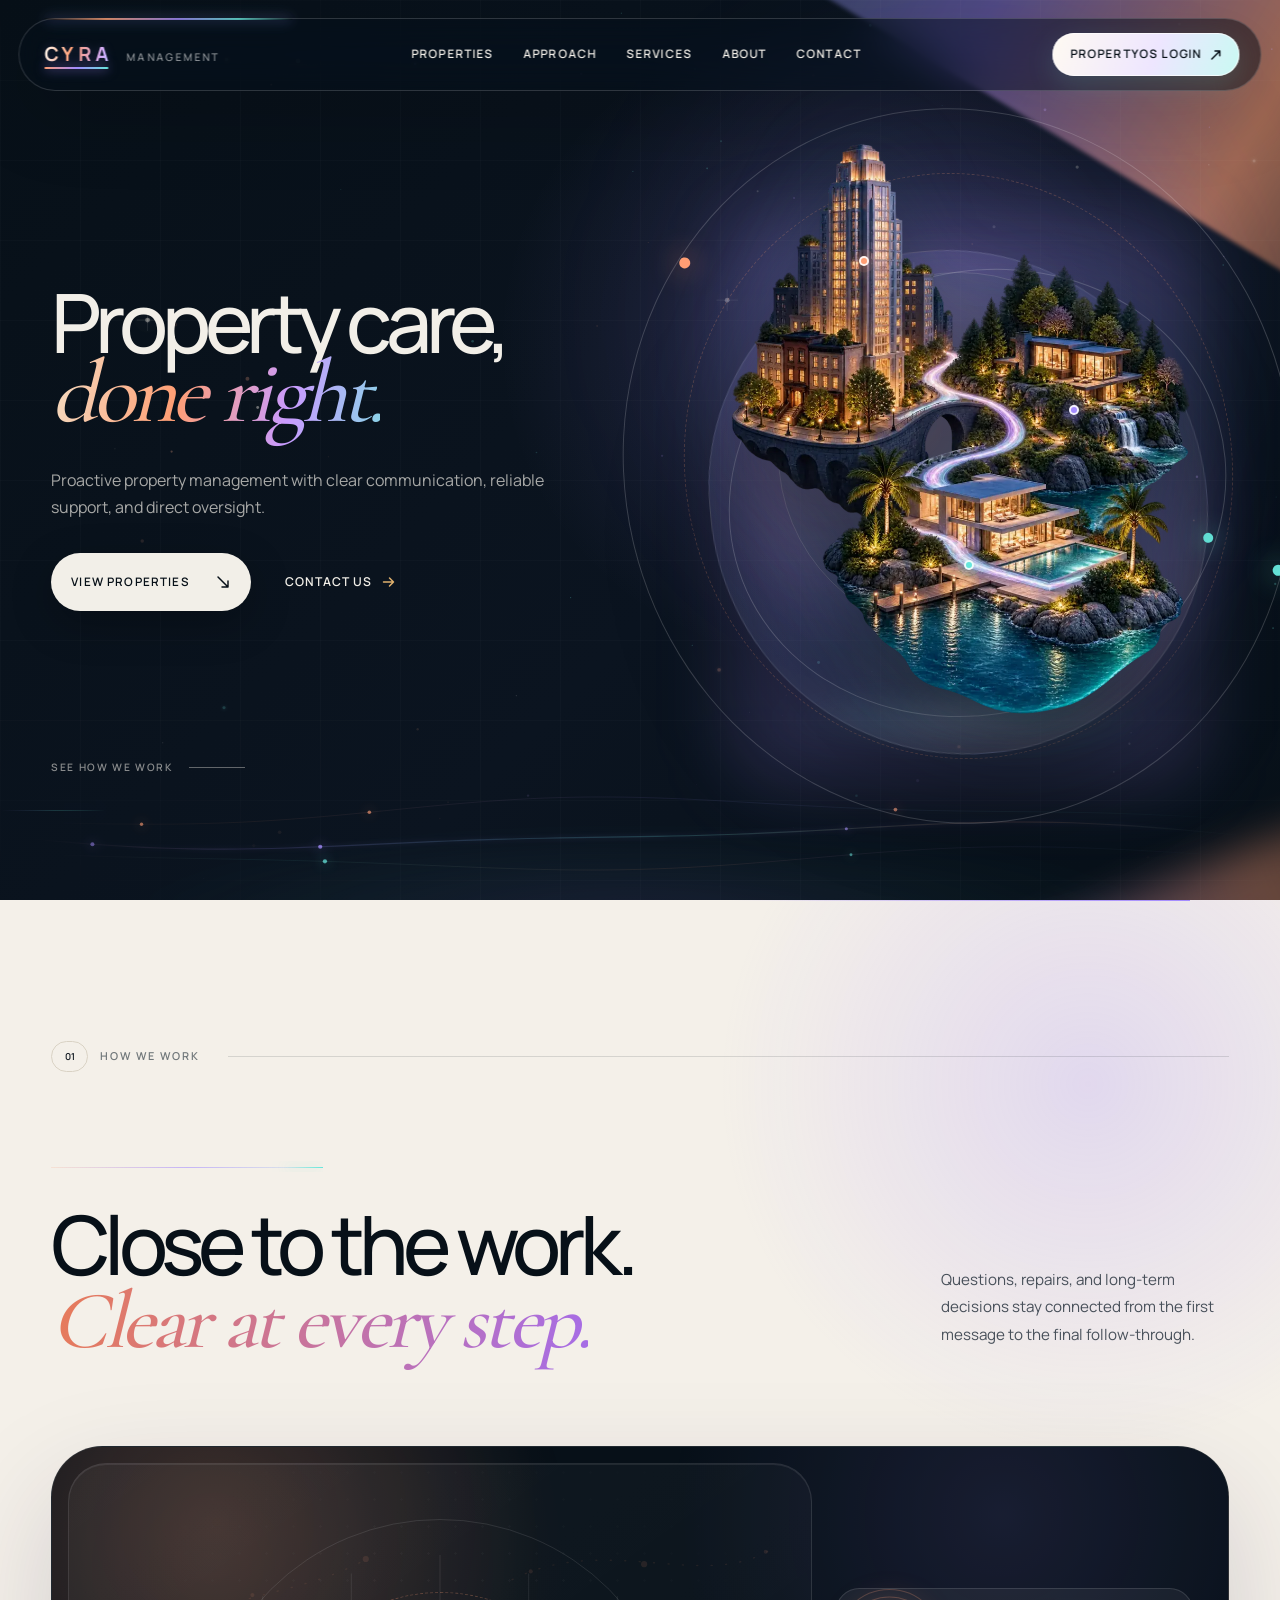
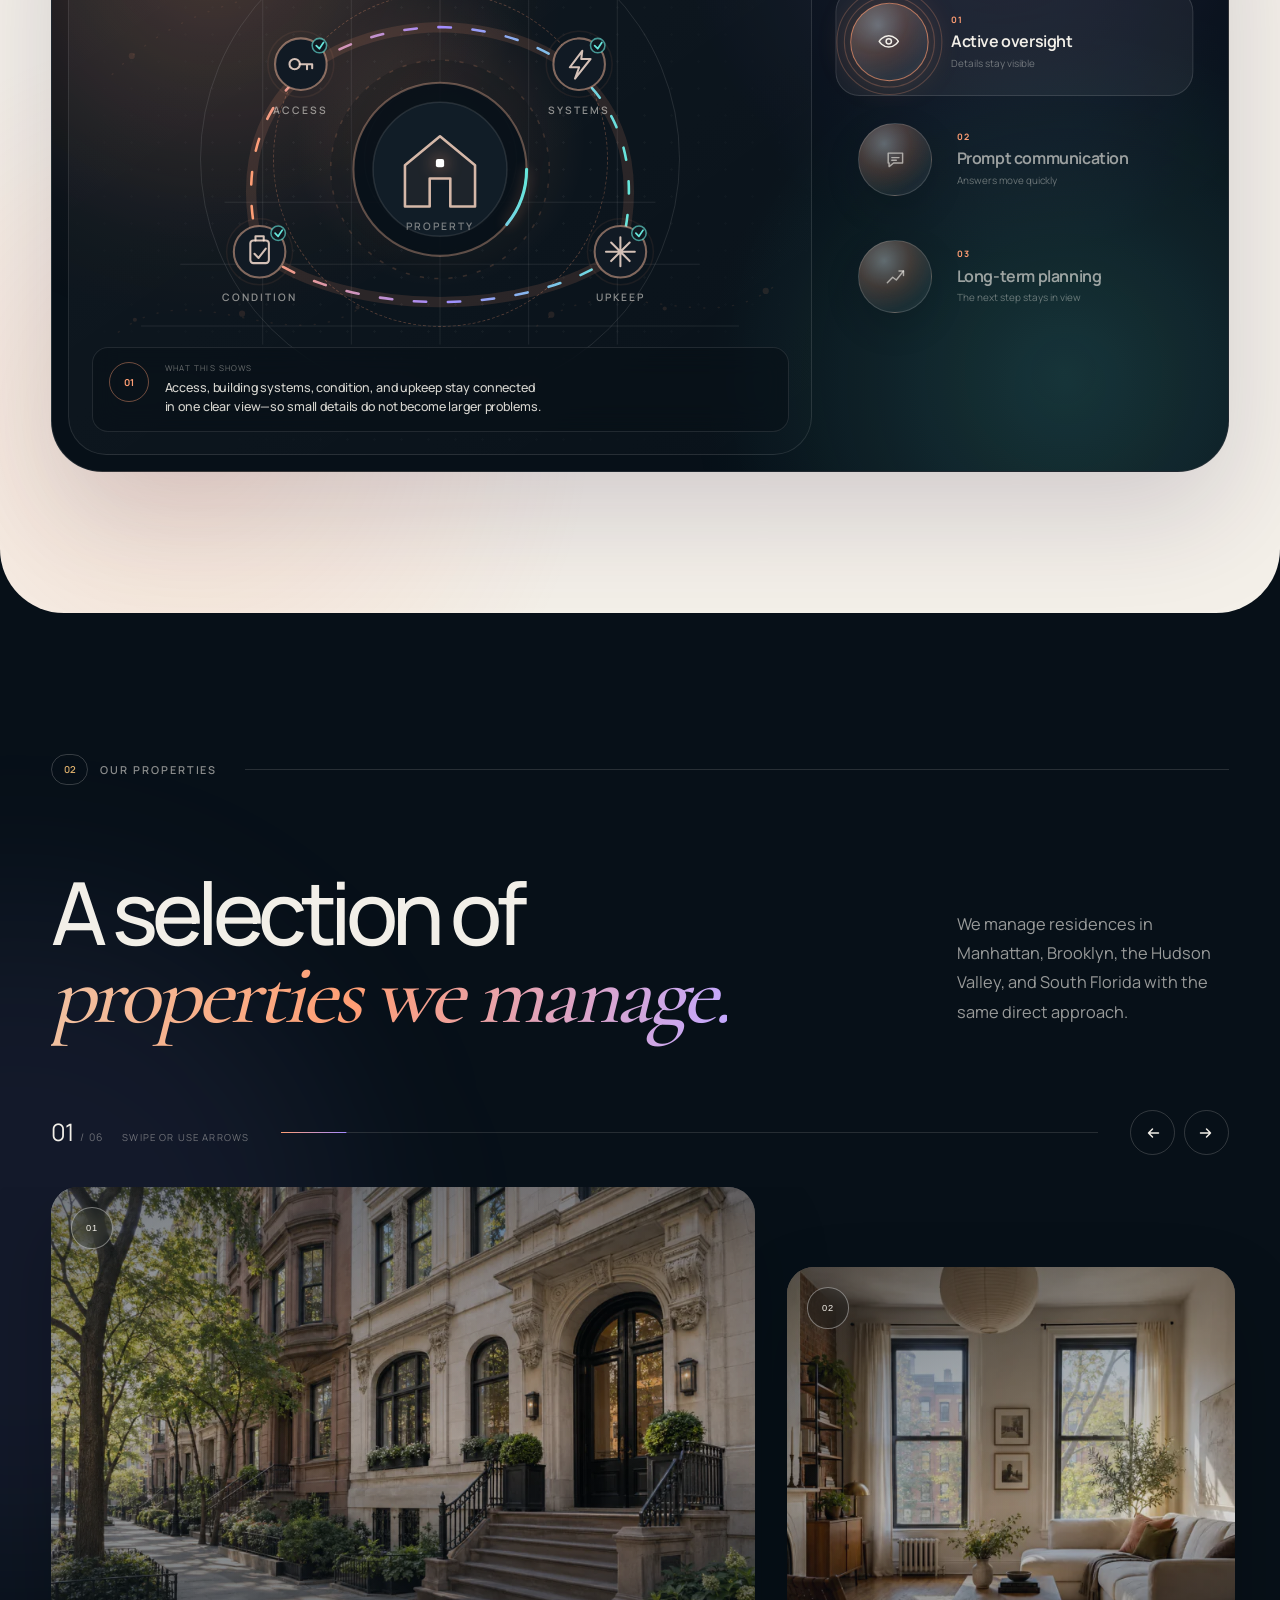
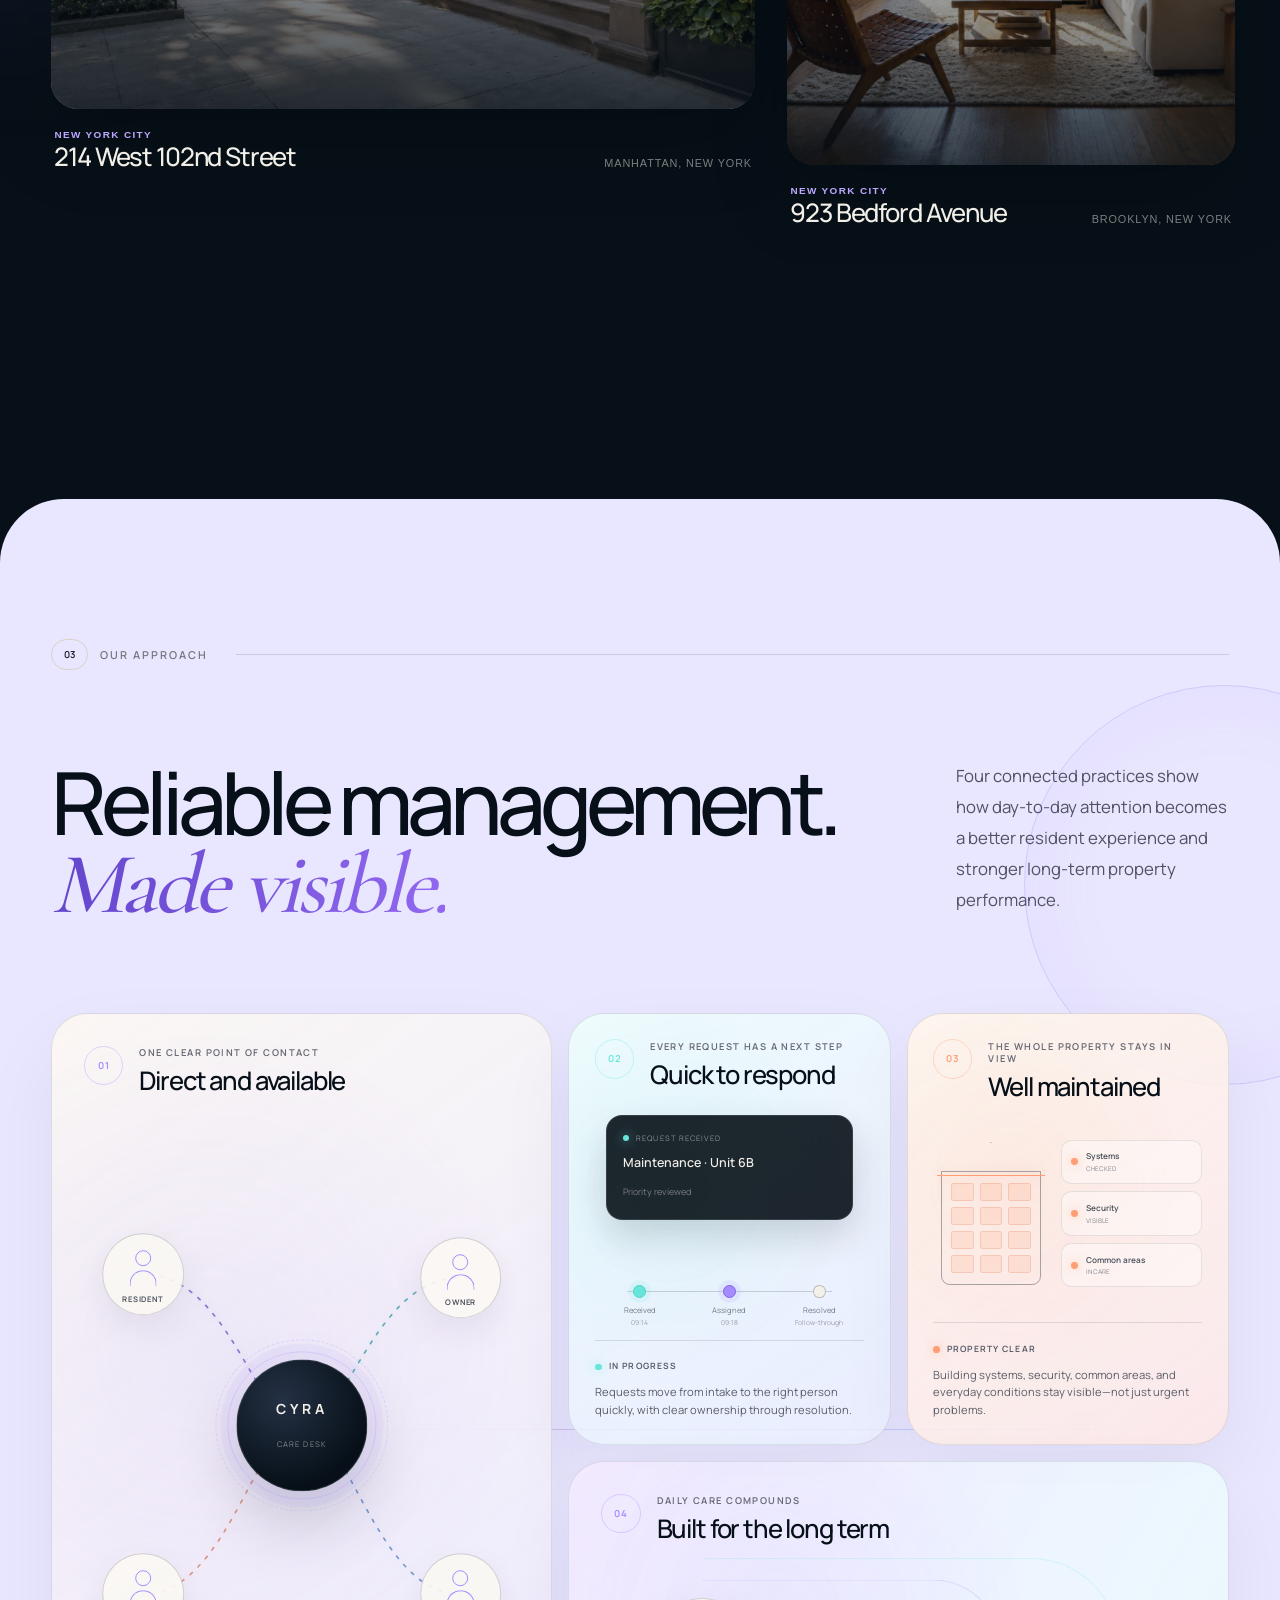
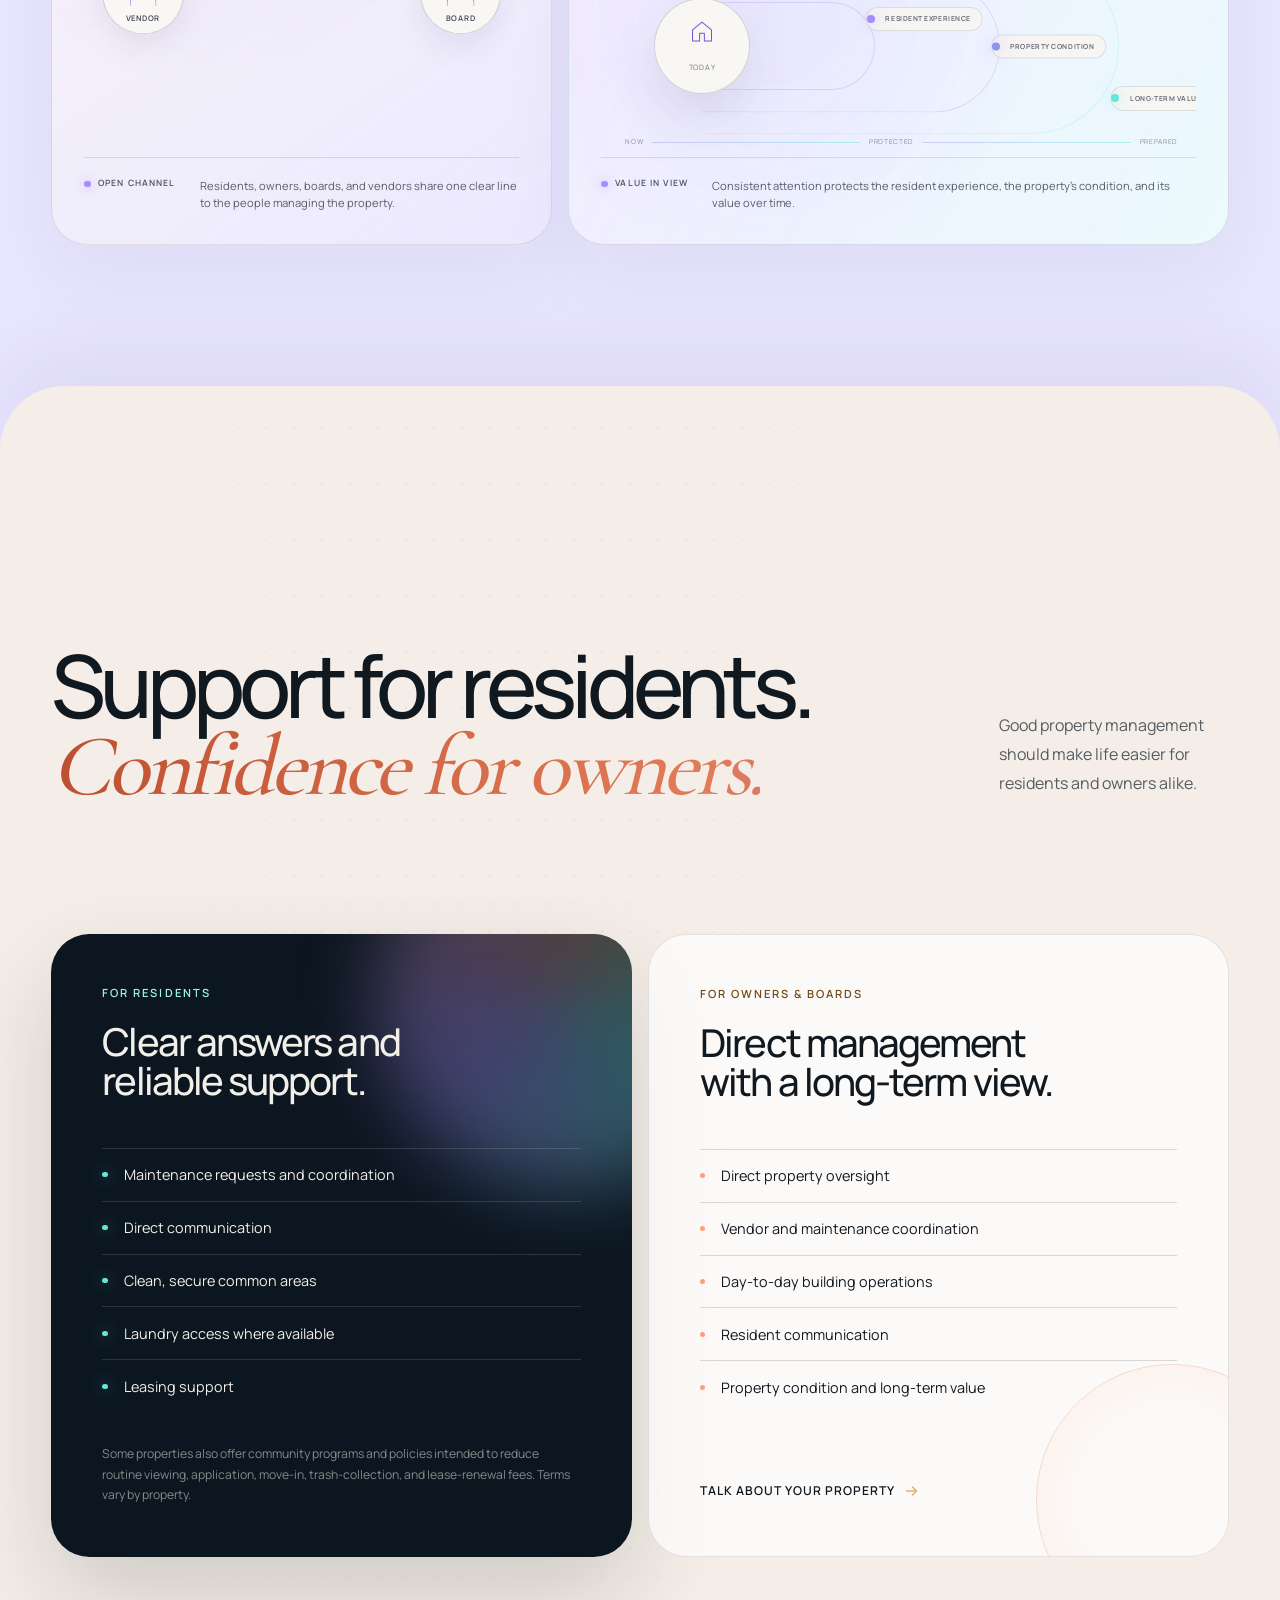
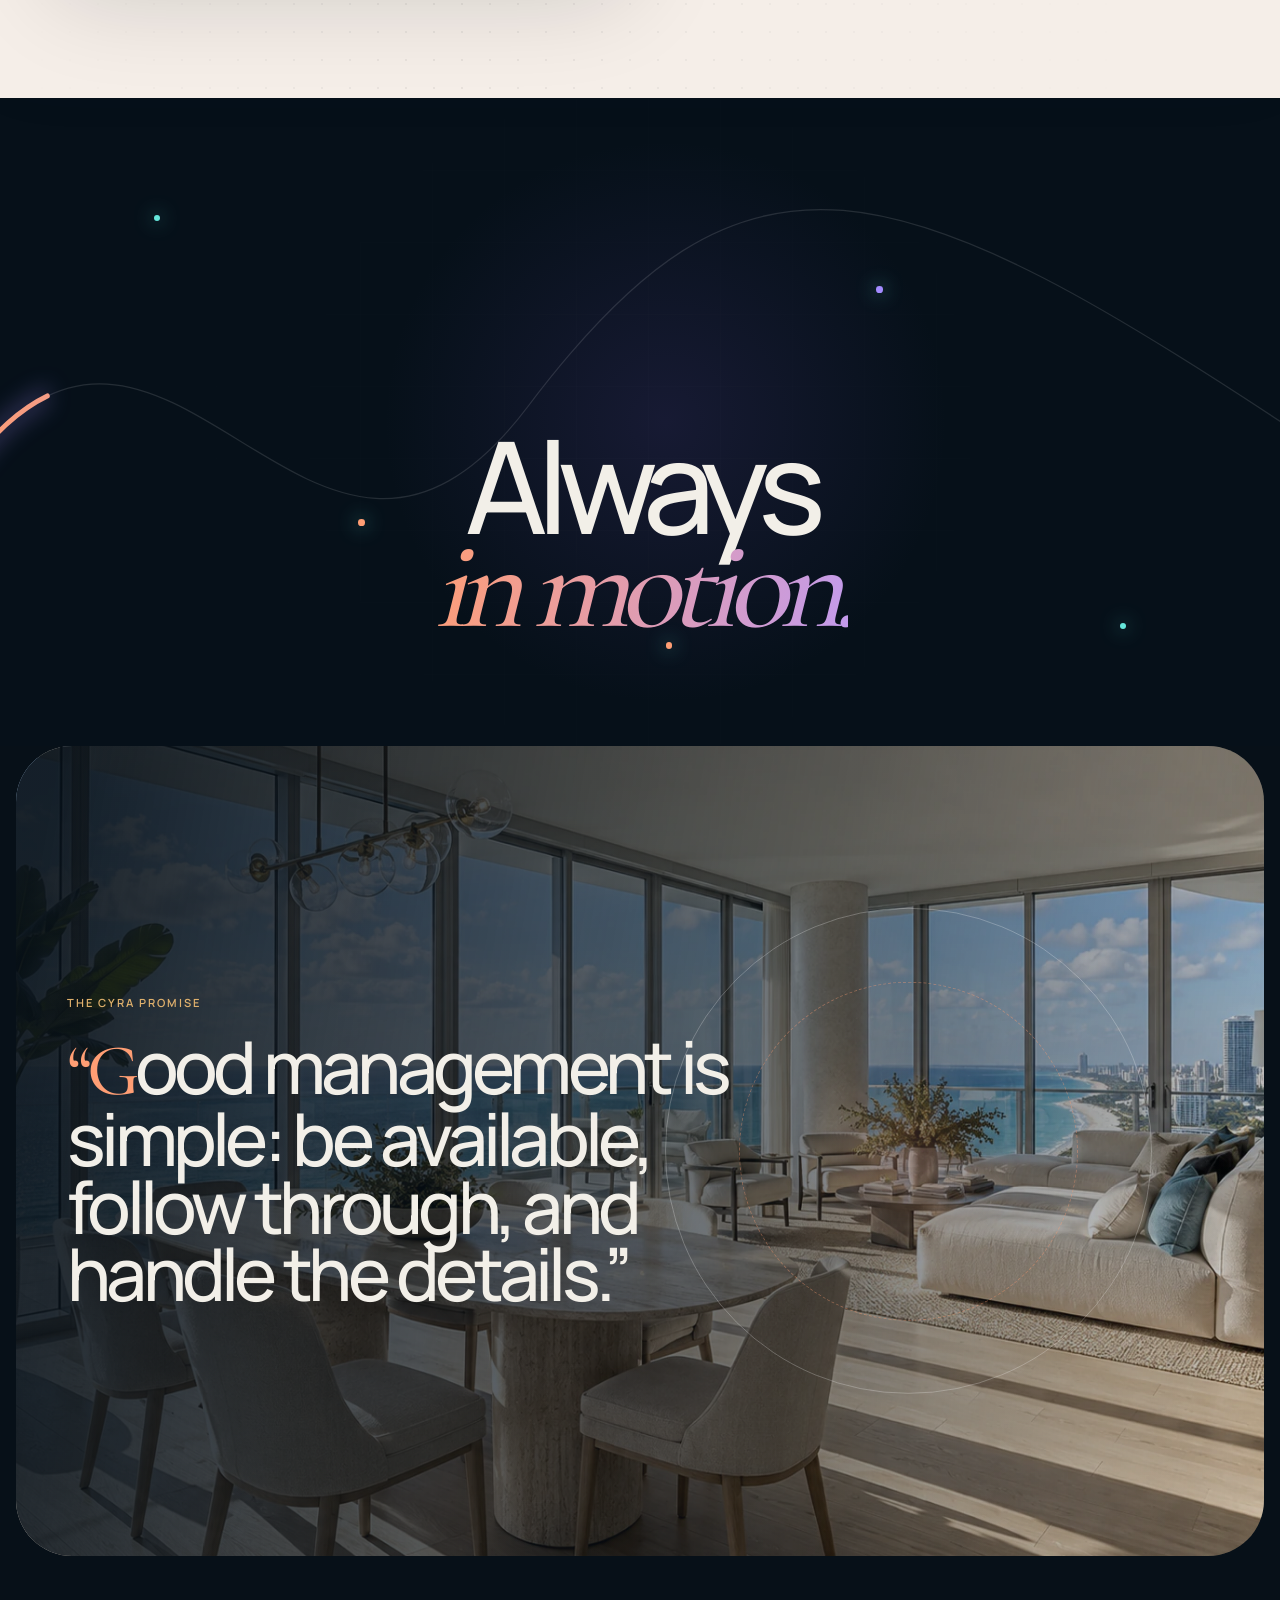
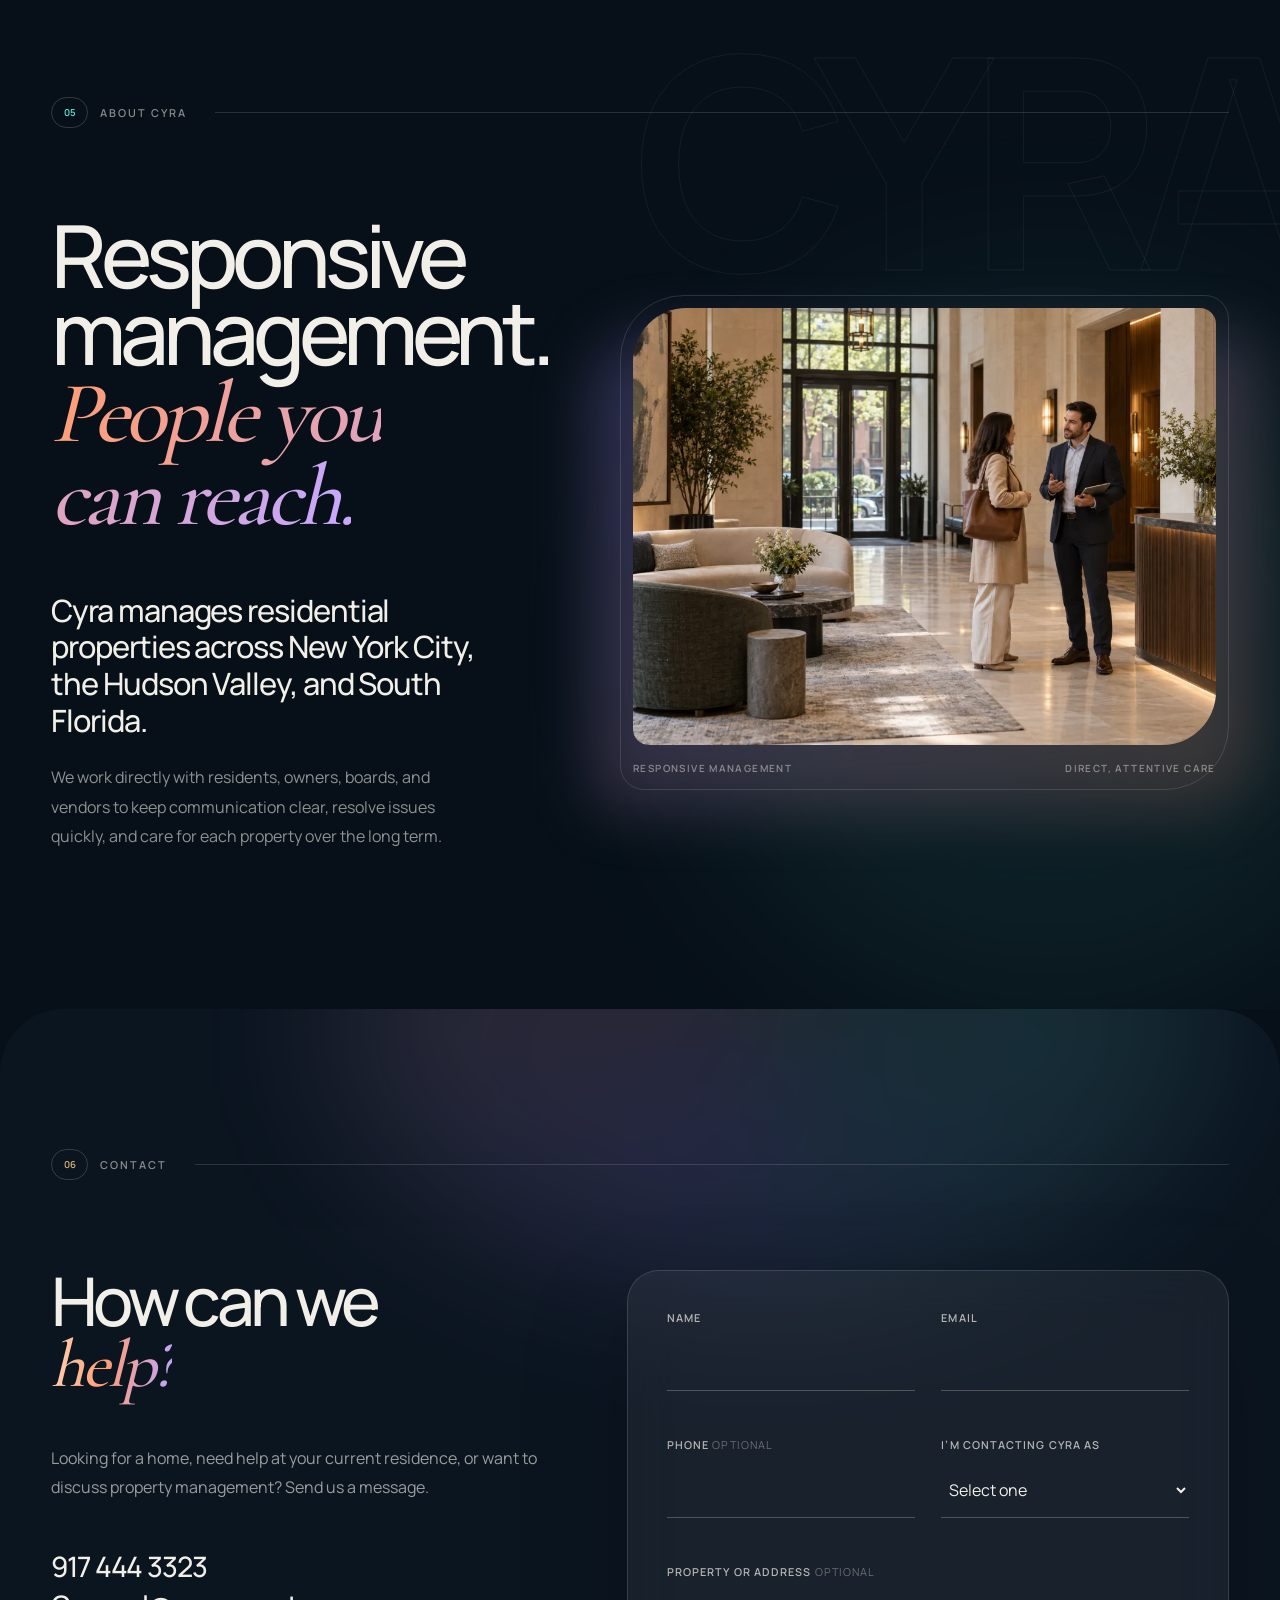
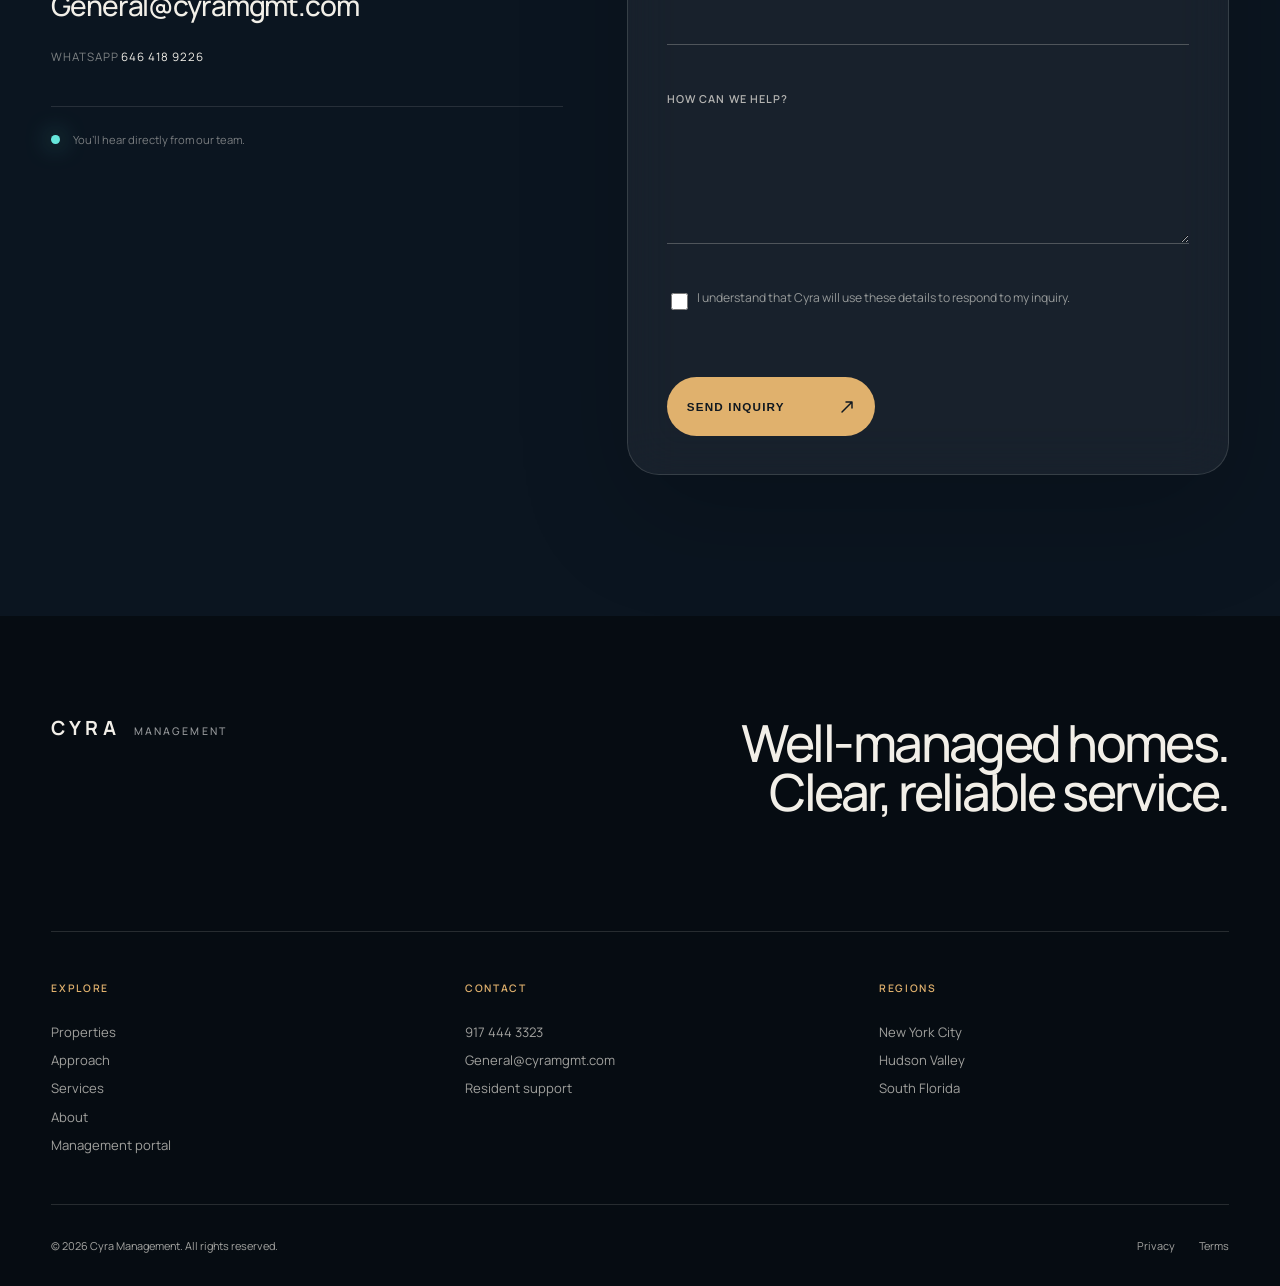
==== commit 20be58b9: "Make PropertyOS login prominent" ====
--- a/index.html
+++ b/index.html
@@ -46,7 +46,7 @@
         }
       })();
     </script>
-    <link rel="stylesheet" href="./assets/css/styles.css?v=20261002-22">
+    <link rel="stylesheet" href="./assets/css/styles.css?v=20261002-23">
   </head>
   <body>
     <div class="site-intro" data-site-intro aria-hidden="true">
@@ -75,7 +75,7 @@
       </nav>
 
       <div class="header-actions">
-        <a class="header-cta" href="https://propertyos-ashy.vercel.app/login" aria-label="Log in to the Cyra management portal">Login <svg class="icon icon--arrow-up-right" aria-hidden="true" viewBox="0 0 16 16"><path d="M3 13L13 3M7 3h6v6"/></svg></a>
+        <a class="header-cta" href="https://propertyos-ashy.vercel.app/login" aria-label="Log in to the Cyra management portal"><span class="header-cta__desktop">PropertyOS Login</span><span class="header-cta__mobile">Login</span><svg class="icon icon--arrow-up-right" aria-hidden="true" viewBox="0 0 16 16"><path d="M3 13L13 3M7 3h6v6"/></svg></a>
         <button class="menu-toggle" type="button" aria-expanded="false" aria-controls="mobile-menu" aria-label="Open menu">
           <span></span><span></span>
         </button>
--- a/assets/css/styles.css
+++ b/assets/css/styles.css
@@ -925,14 +925,31 @@
 .site-header .wordmark__name, .mobile-menu__top .wordmark__name { position: relative; display: inline-block; color: transparent; background: linear-gradient(100deg,#fffaf2 0%,#ff9e74 19%,#d4afff 40%,#66e6db 62%,#fffaf2 82%,#ffad88 100%); background-size: 215% 100%; background-clip: text; -webkit-background-clip: text; animation: wordmark-current 4.8s linear infinite; filter: drop-shadow(0 0 .25rem rgba(164,139,255,.22)); }
 .site-header .wordmark__name::after, .mobile-menu__top .wordmark__name::after { content: ""; position: absolute; right: .23em; bottom: -.38rem; left: 0; height: 2px; border-radius: 999px; background: linear-gradient(90deg,var(--peach),var(--electric),var(--aqua)); box-shadow: 0 0 .7rem rgba(164,139,255,.72); transform-origin: left center; animation: wordmark-trace 4.8s ease-in-out infinite; }
 .wordmark__descriptor { color: rgba(255,255,255,.58); }
-.header-cta { padding: .76rem 1.08rem; border: 0; border-radius: 999px; background: rgba(255,255,255,.1); }
-.header-cta:hover, .header-cta:focus-visible { background: var(--ivory); }
+.header-cta {
+  padding: .76rem 1.08rem;
+  color: var(--night);
+  border: 0;
+  border-radius: 999px;
+  background: linear-gradient(110deg,#fffaf2 0%,#eee6ff 55%,#c9faf3 100%);
+  box-shadow: 0 .55rem 1.7rem rgba(102,230,219,.16), inset 0 0 0 1px rgba(255,255,255,.72);
+}
+.header-cta:hover, .header-cta:focus-visible {
+  color: var(--night);
+  background: #fffaf2;
+  box-shadow: 0 .7rem 2rem rgba(164,139,255,.28), inset 0 0 0 1px rgba(255,255,255,.9);
+}
+.header-cta__mobile { display: none; }
 
 @media (max-width: 1200px) {
   .site-header { grid-template-columns: 1fr auto; }
   .desktop-nav { display: none; }
   .menu-toggle { display: grid; gap: .42rem; padding: .75rem 0 .75rem .75rem; color: inherit; background: none; border: 0; }
   .menu-toggle span { display: block; width: 1.8rem; height: 1px; background: currentColor; }
+}
+
+@media (max-width: 620px) {
+  .header-cta__desktop { display: none; }
+  .header-cta__mobile { display: inline; }
 }
 
 .hero {
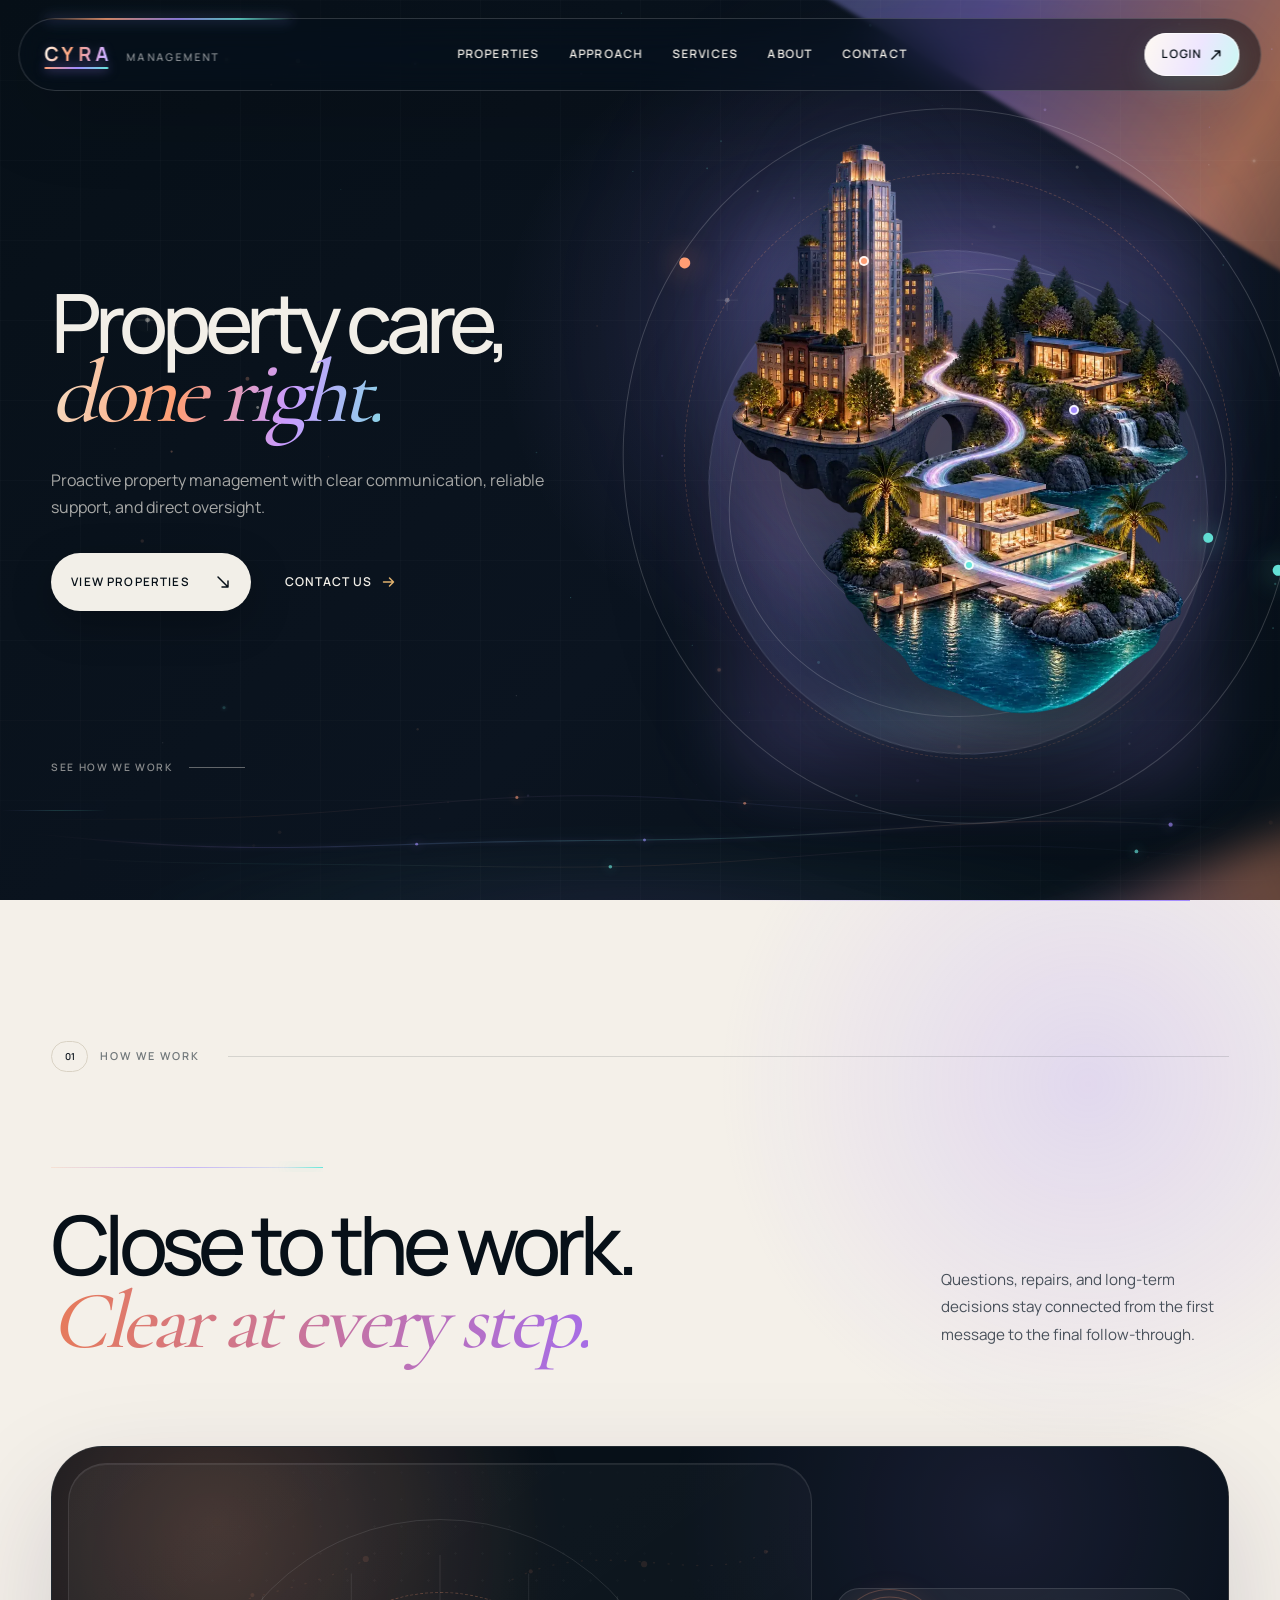
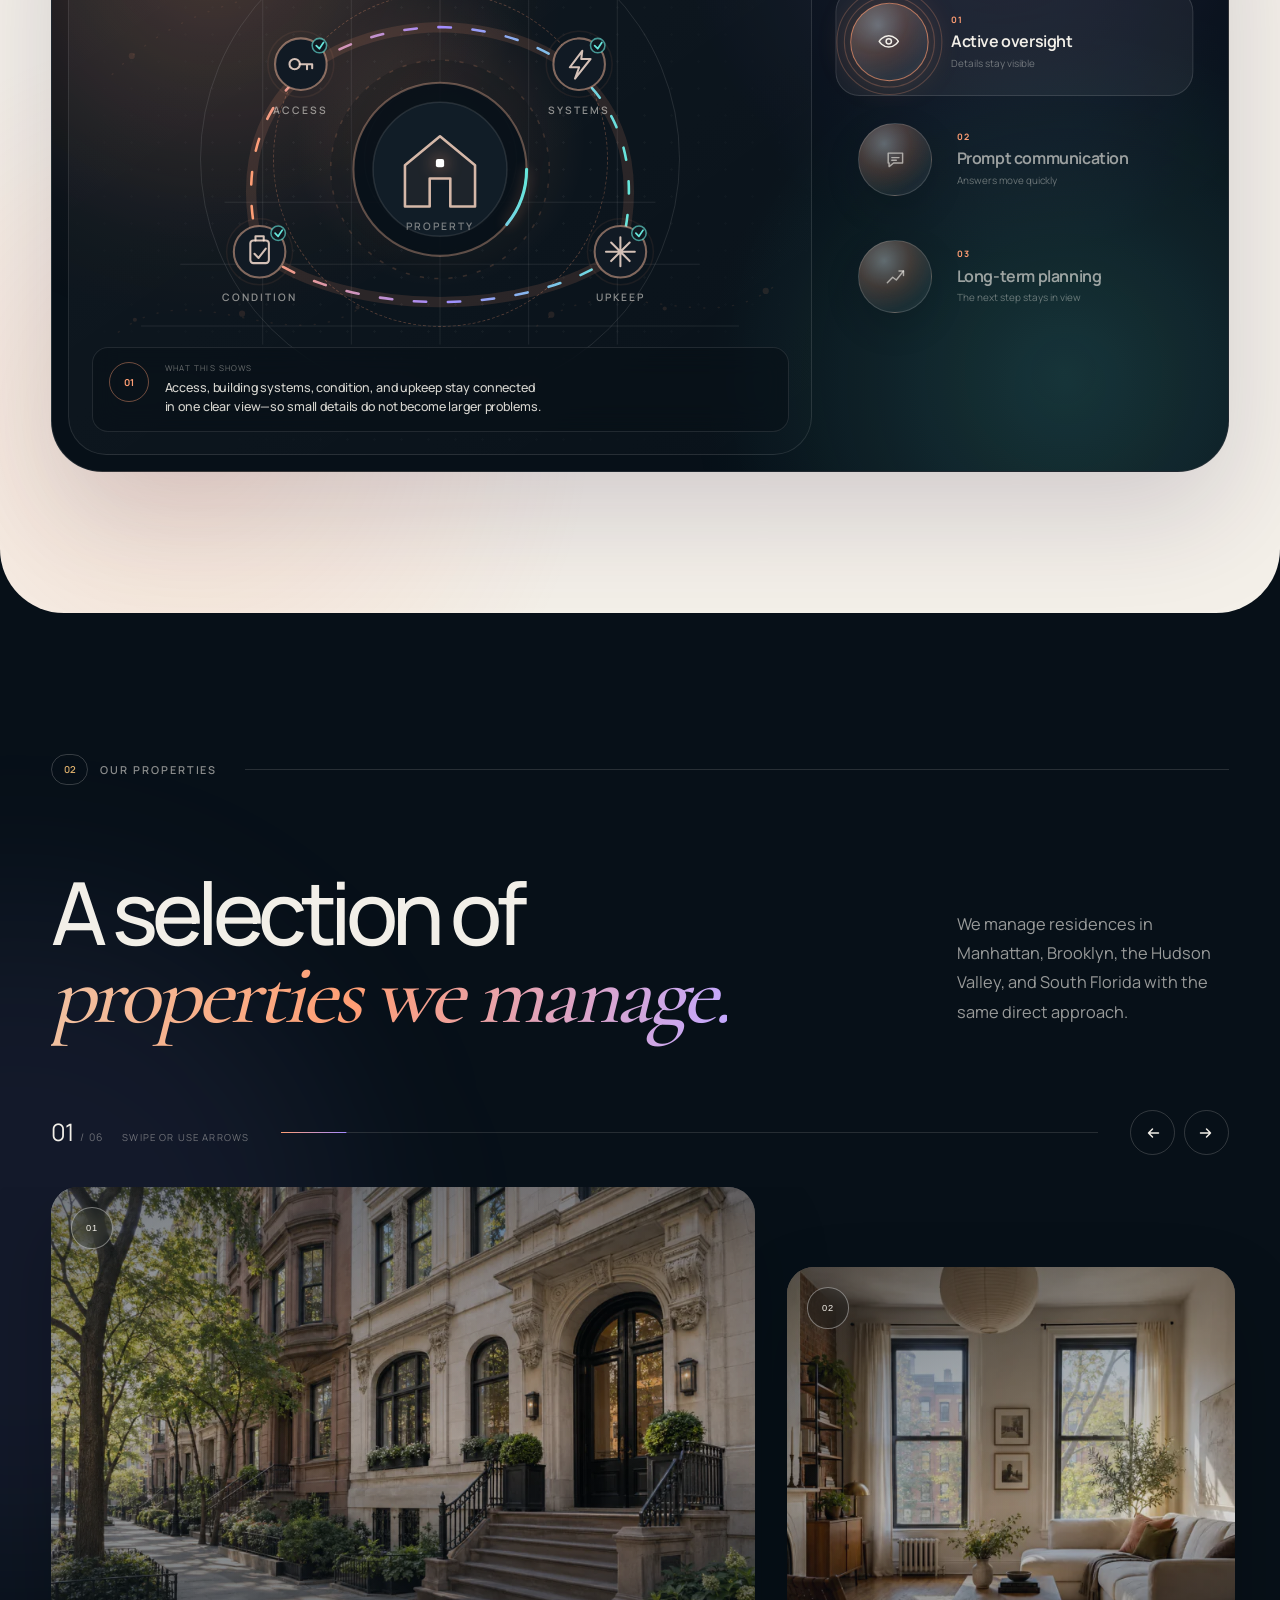
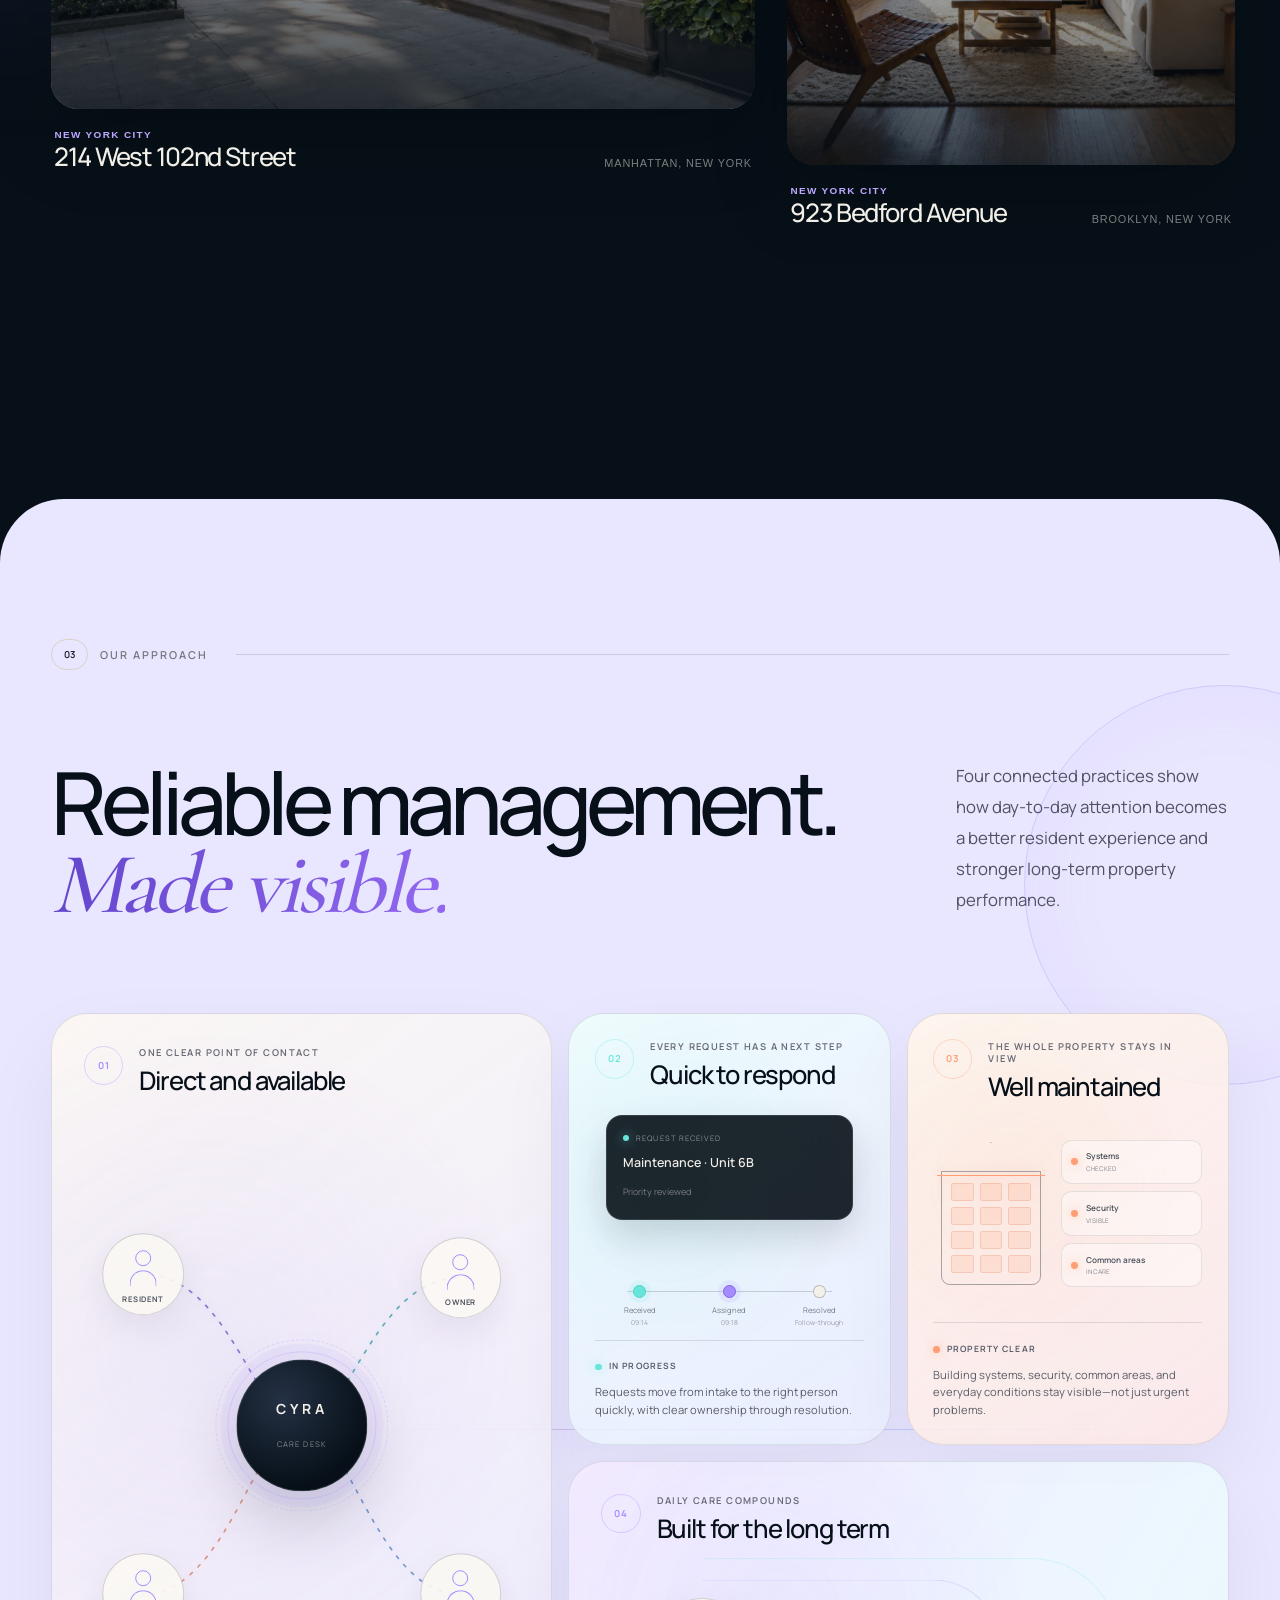
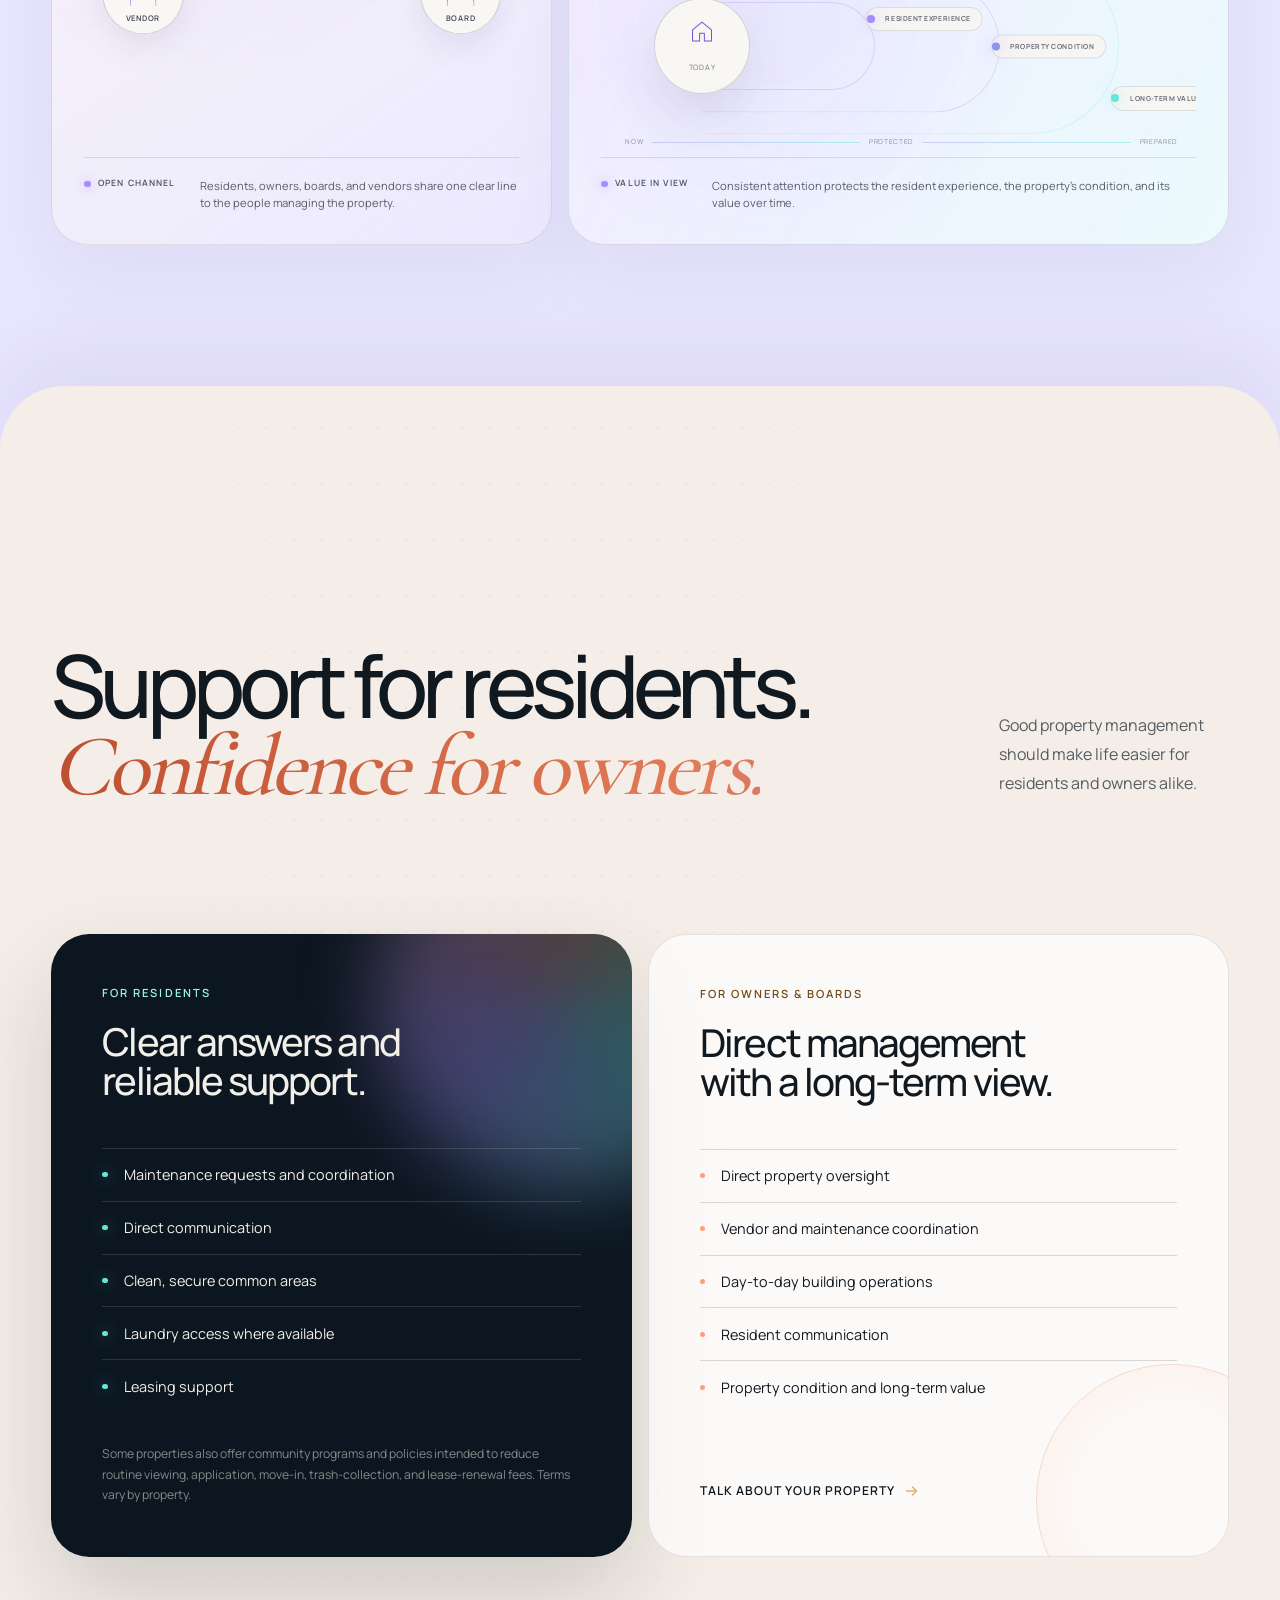
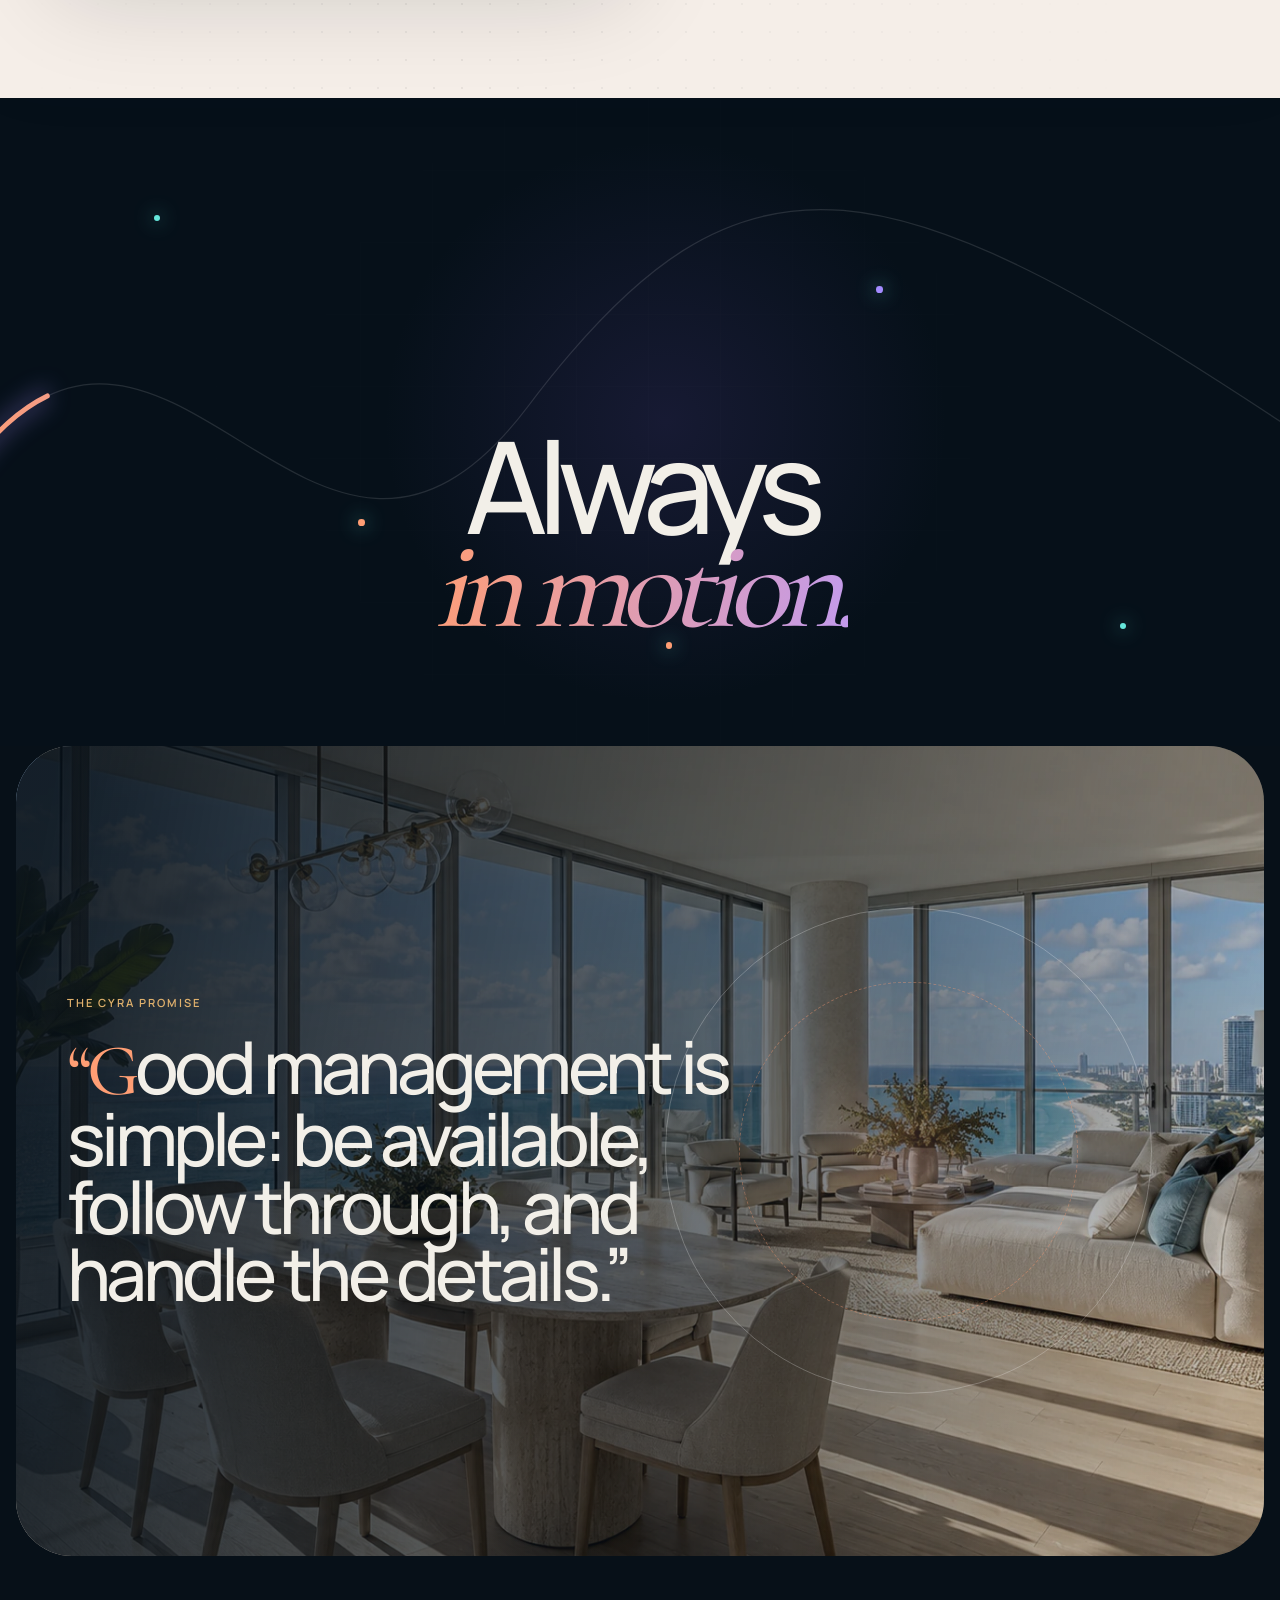
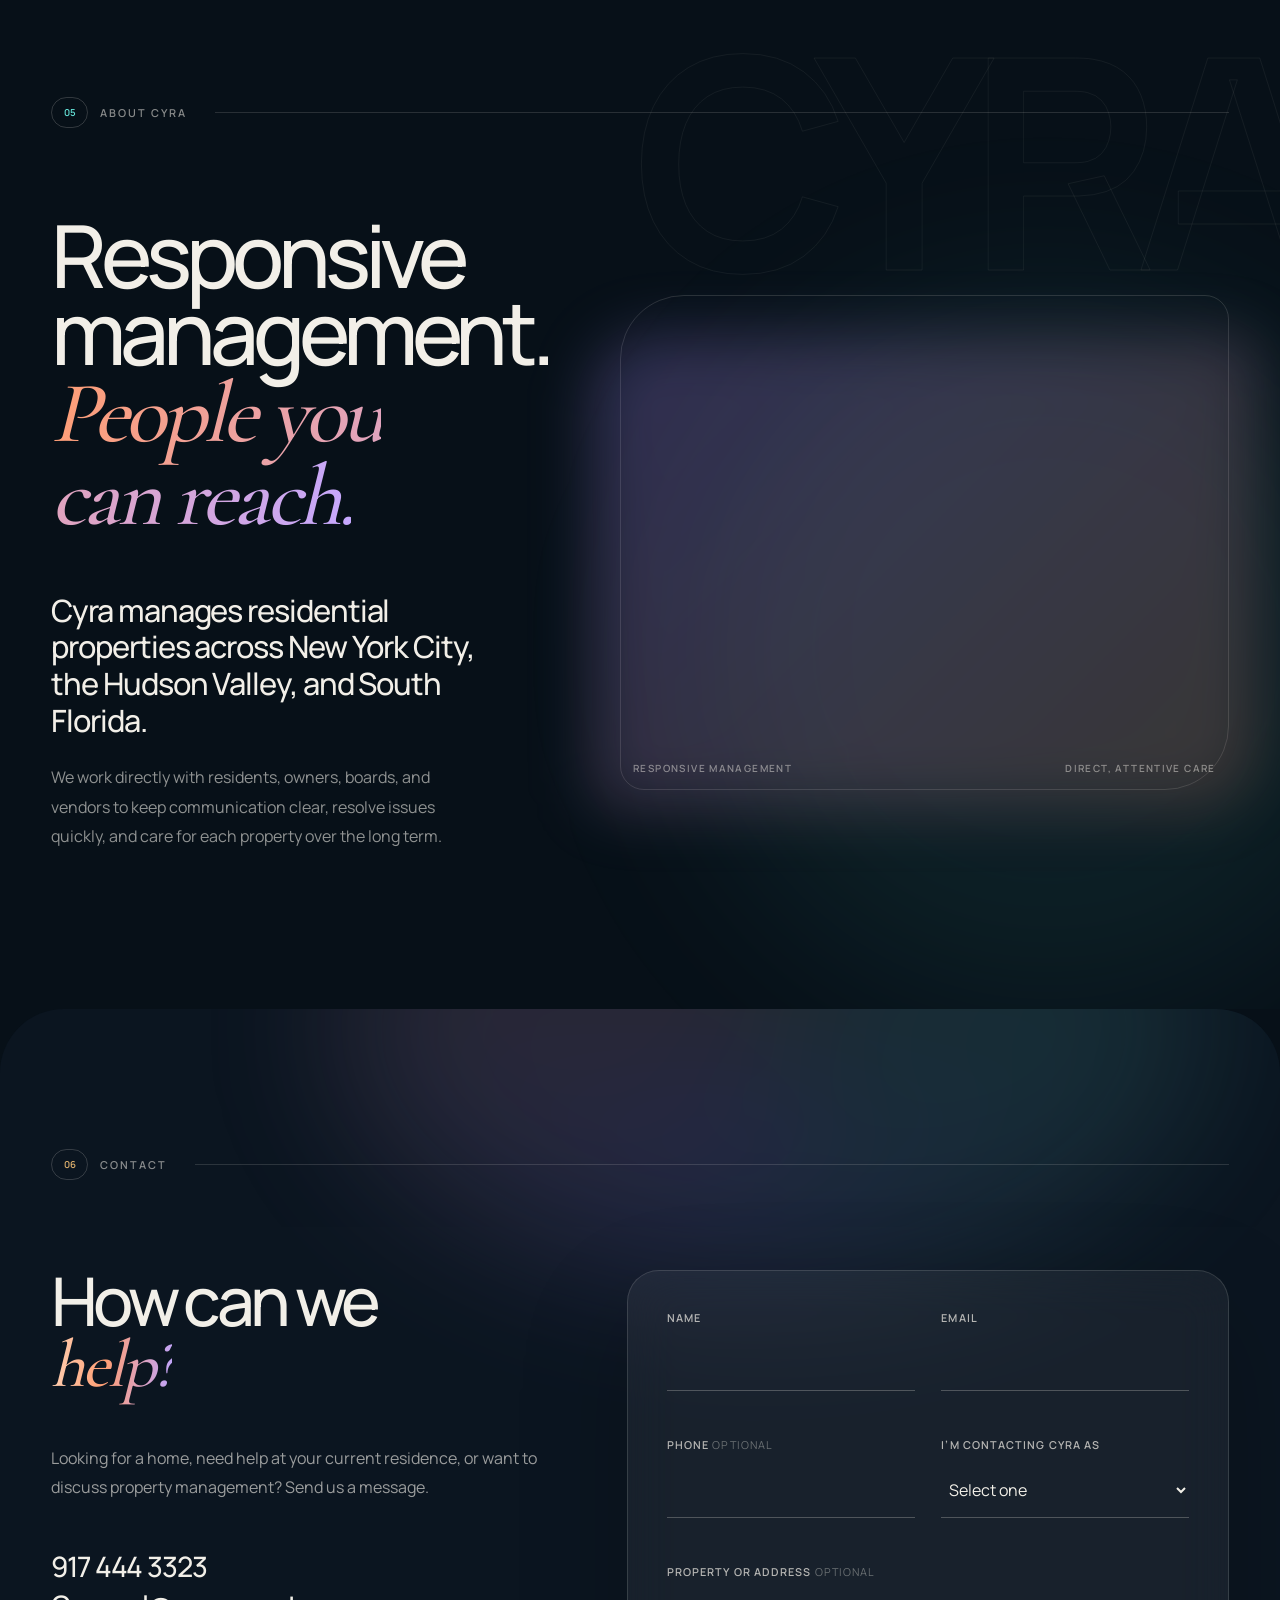
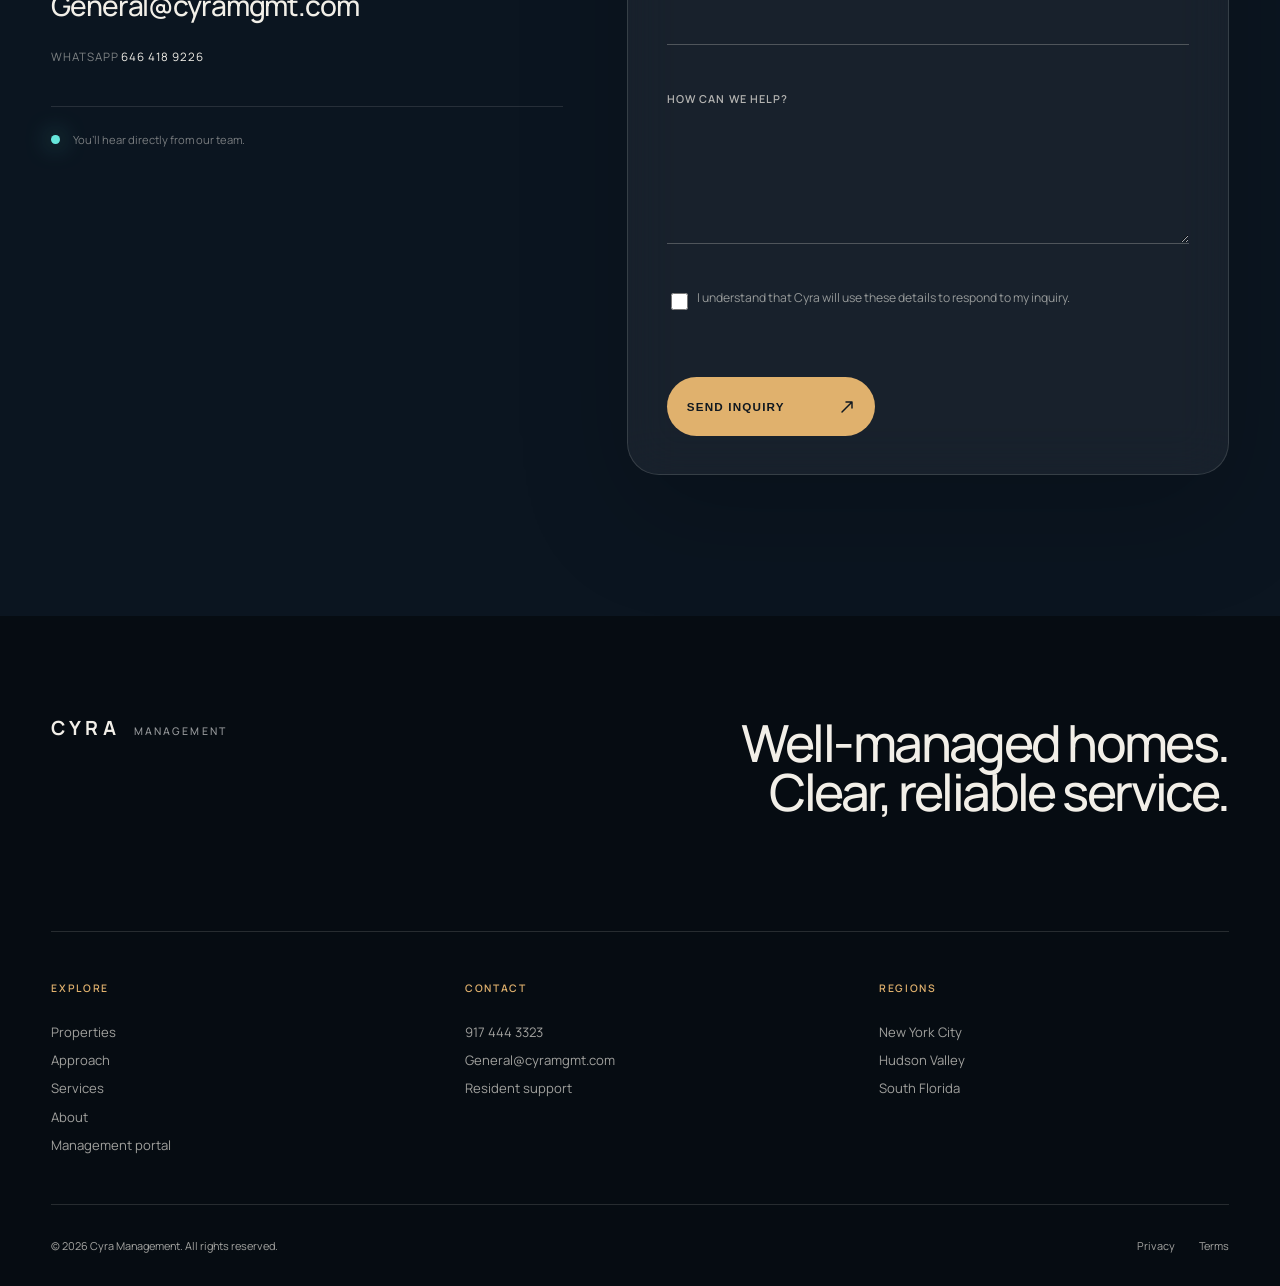
==== commit 721f05a4: "Update management login destination" ====
--- a/index.html
+++ b/index.html
@@ -75,7 +75,7 @@
       </nav>
 
       <div class="header-actions">
-        <a class="header-cta" href="https://propertyos-ashy.vercel.app/login" aria-label="Log in to the Cyra management portal"><span class="header-cta__desktop">PropertyOS Login</span><span class="header-cta__mobile">Login</span><svg class="icon icon--arrow-up-right" aria-hidden="true" viewBox="0 0 16 16"><path d="M3 13L13 3M7 3h6v6"/></svg></a>
+        <a class="header-cta" href="https://app.cyramgmt.com/" aria-label="Log in to the Cyra management portal"><span class="header-cta__desktop">Login</span><span class="header-cta__mobile">Login</span><svg class="icon icon--arrow-up-right" aria-hidden="true" viewBox="0 0 16 16"><path d="M3 13L13 3M7 3h6v6"/></svg></a>
         <button class="menu-toggle" type="button" aria-expanded="false" aria-controls="mobile-menu" aria-label="Open menu">
           <span></span><span></span>
         </button>
@@ -95,14 +95,14 @@
         <a href="#contact"><span>05</span> Contact</a>
       </nav>
       <div class="mobile-menu__footer">
-        <div><a href="#contact" data-resident-support>Resident support <svg class="icon icon--arrow-right" aria-hidden="true" viewBox="0 0 16 16"><path d="M2.5 8h10M8.5 4l4 4-4 4"/></svg></a><a href="https://propertyos-ashy.vercel.app/login">Management login <svg class="icon icon--arrow-up-right" aria-hidden="true" viewBox="0 0 16 16"><path d="M3 13L13 3M7 3h6v6"/></svg></a></div>
+        <div><a href="#contact" data-resident-support>Resident support <svg class="icon icon--arrow-right" aria-hidden="true" viewBox="0 0 16 16"><path d="M2.5 8h10M8.5 4l4 4-4 4"/></svg></a><a href="https://app.cyramgmt.com/">Management login <svg class="icon icon--arrow-up-right" aria-hidden="true" viewBox="0 0 16 16"><path d="M3 13L13 3M7 3h6v6"/></svg></a></div>
         <p>New York · Hudson Valley · South Florida</p>
       </div>
     </aside>
 
     <noscript>
       <nav class="noscript-nav" aria-label="Navigation without JavaScript">
-        <a href="#residences">Properties</a><a href="#approach">Approach</a><a href="#services">Services</a><a href="#contact">Contact</a><a href="https://propertyos-ashy.vercel.app/login">Login</a>
+        <a href="#residences">Properties</a><a href="#approach">Approach</a><a href="#services">Services</a><a href="#contact">Contact</a><a href="https://app.cyramgmt.com/">Login</a>
       </nav>
     </noscript>
 
@@ -684,7 +684,7 @@
         <p>Well-managed homes.<br>Clear, reliable service.</p>
       </div>
       <div class="site-footer__links">
-        <div><p>Explore</p><a href="#residences">Properties</a><a href="#approach">Approach</a><a href="#services">Services</a><a href="#about">About</a><a href="https://propertyos-ashy.vercel.app/login">Management portal</a></div>
+        <div><p>Explore</p><a href="#residences">Properties</a><a href="#approach">Approach</a><a href="#services">Services</a><a href="#about">About</a><a href="https://app.cyramgmt.com/">Management portal</a></div>
         <div><p>Contact</p><a data-contact-phone href="tel:+19174443323">917&nbsp;444&nbsp;3323</a><a data-contact-email href="mailto:General@cyramgmt.com">General@cyramgmt.com</a><a href="#contact" data-resident-support>Resident support</a></div>
         <div><p>Regions</p><span>New York City</span><span>Hudson Valley</span><span>South Florida</span></div>
       </div>
